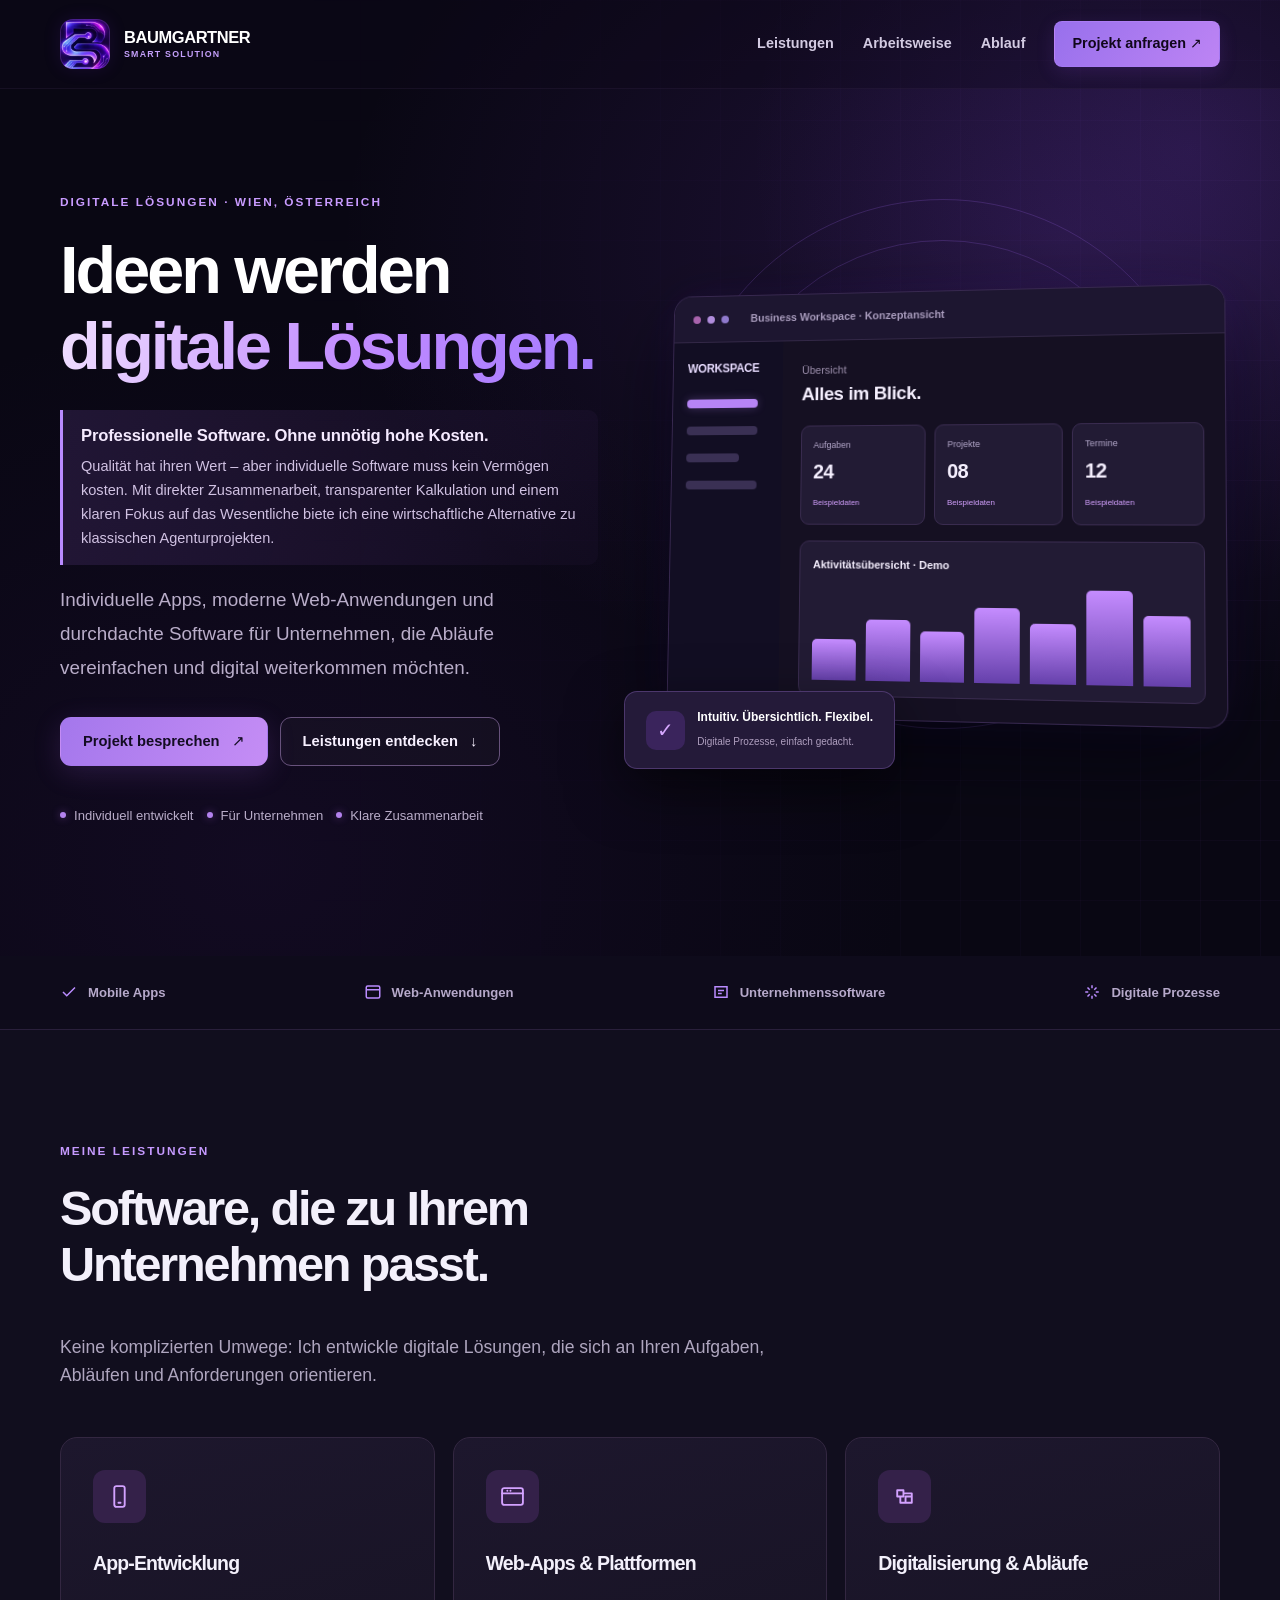
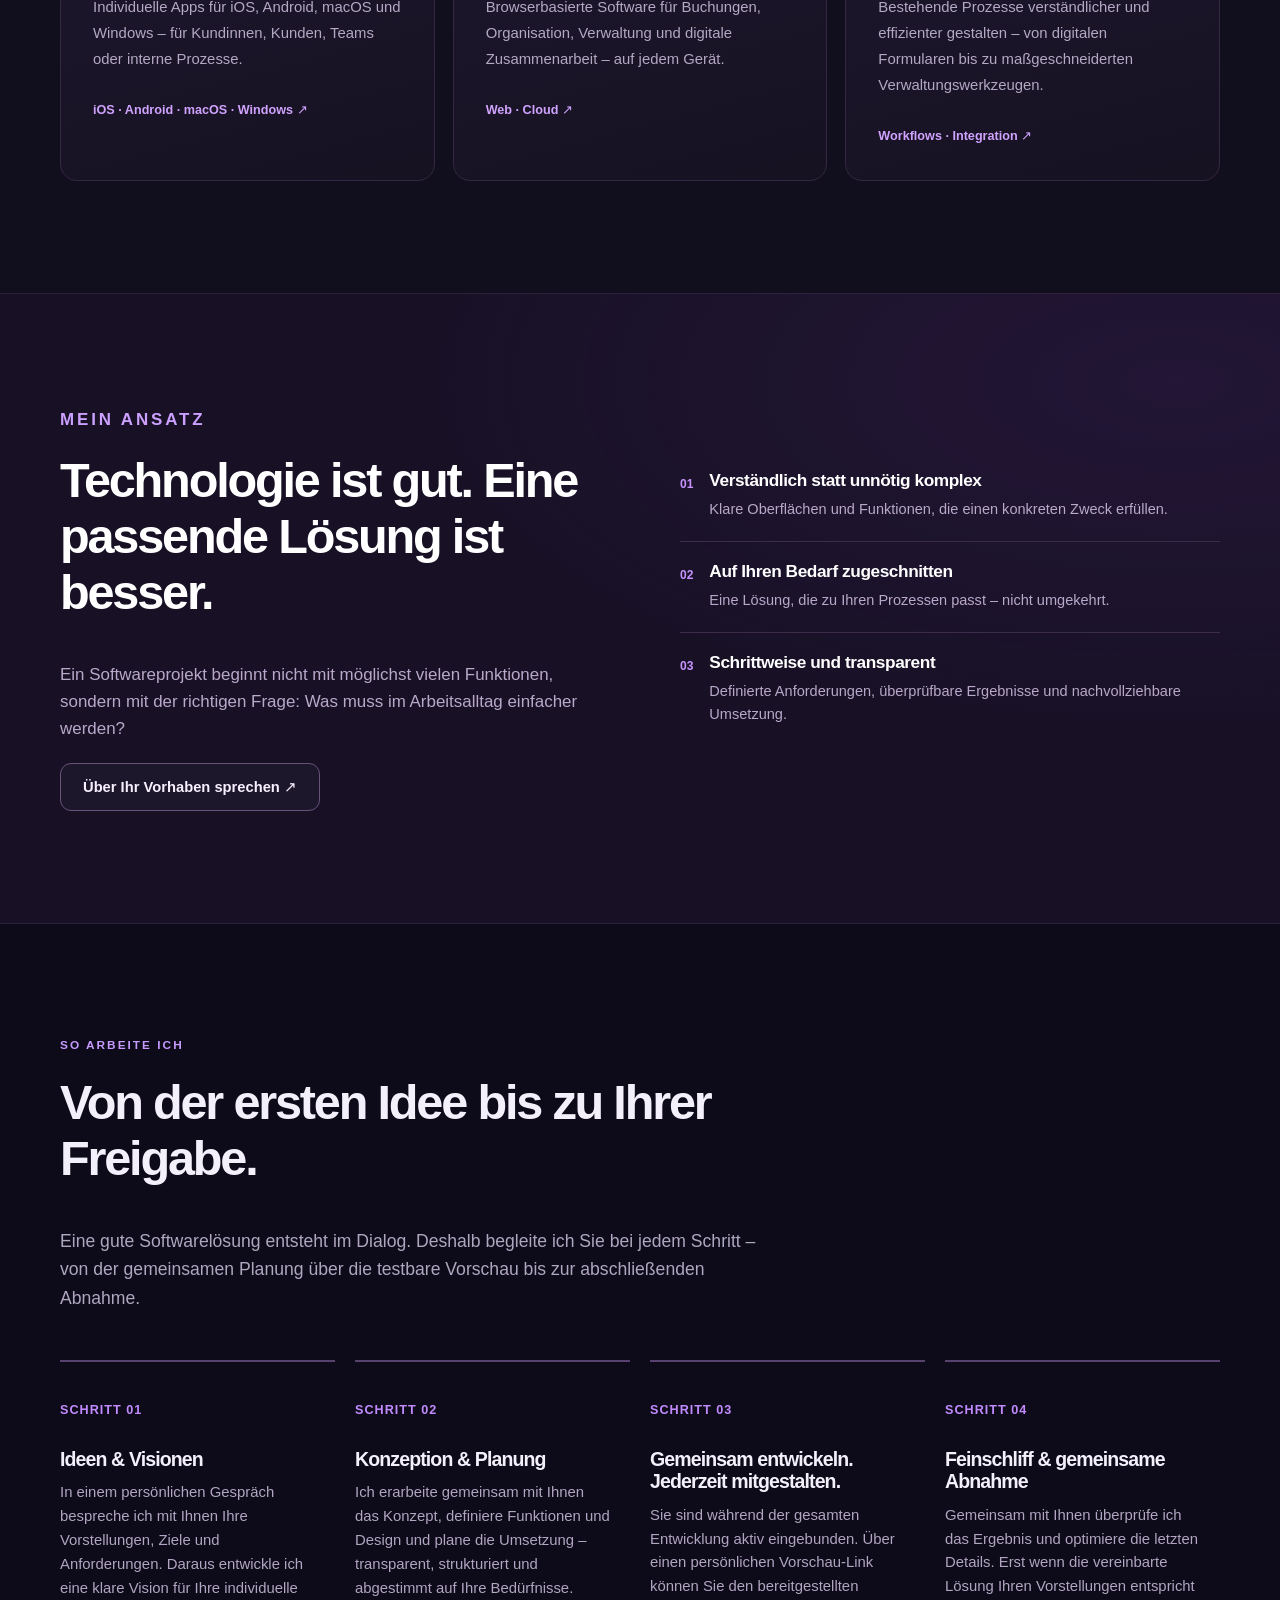
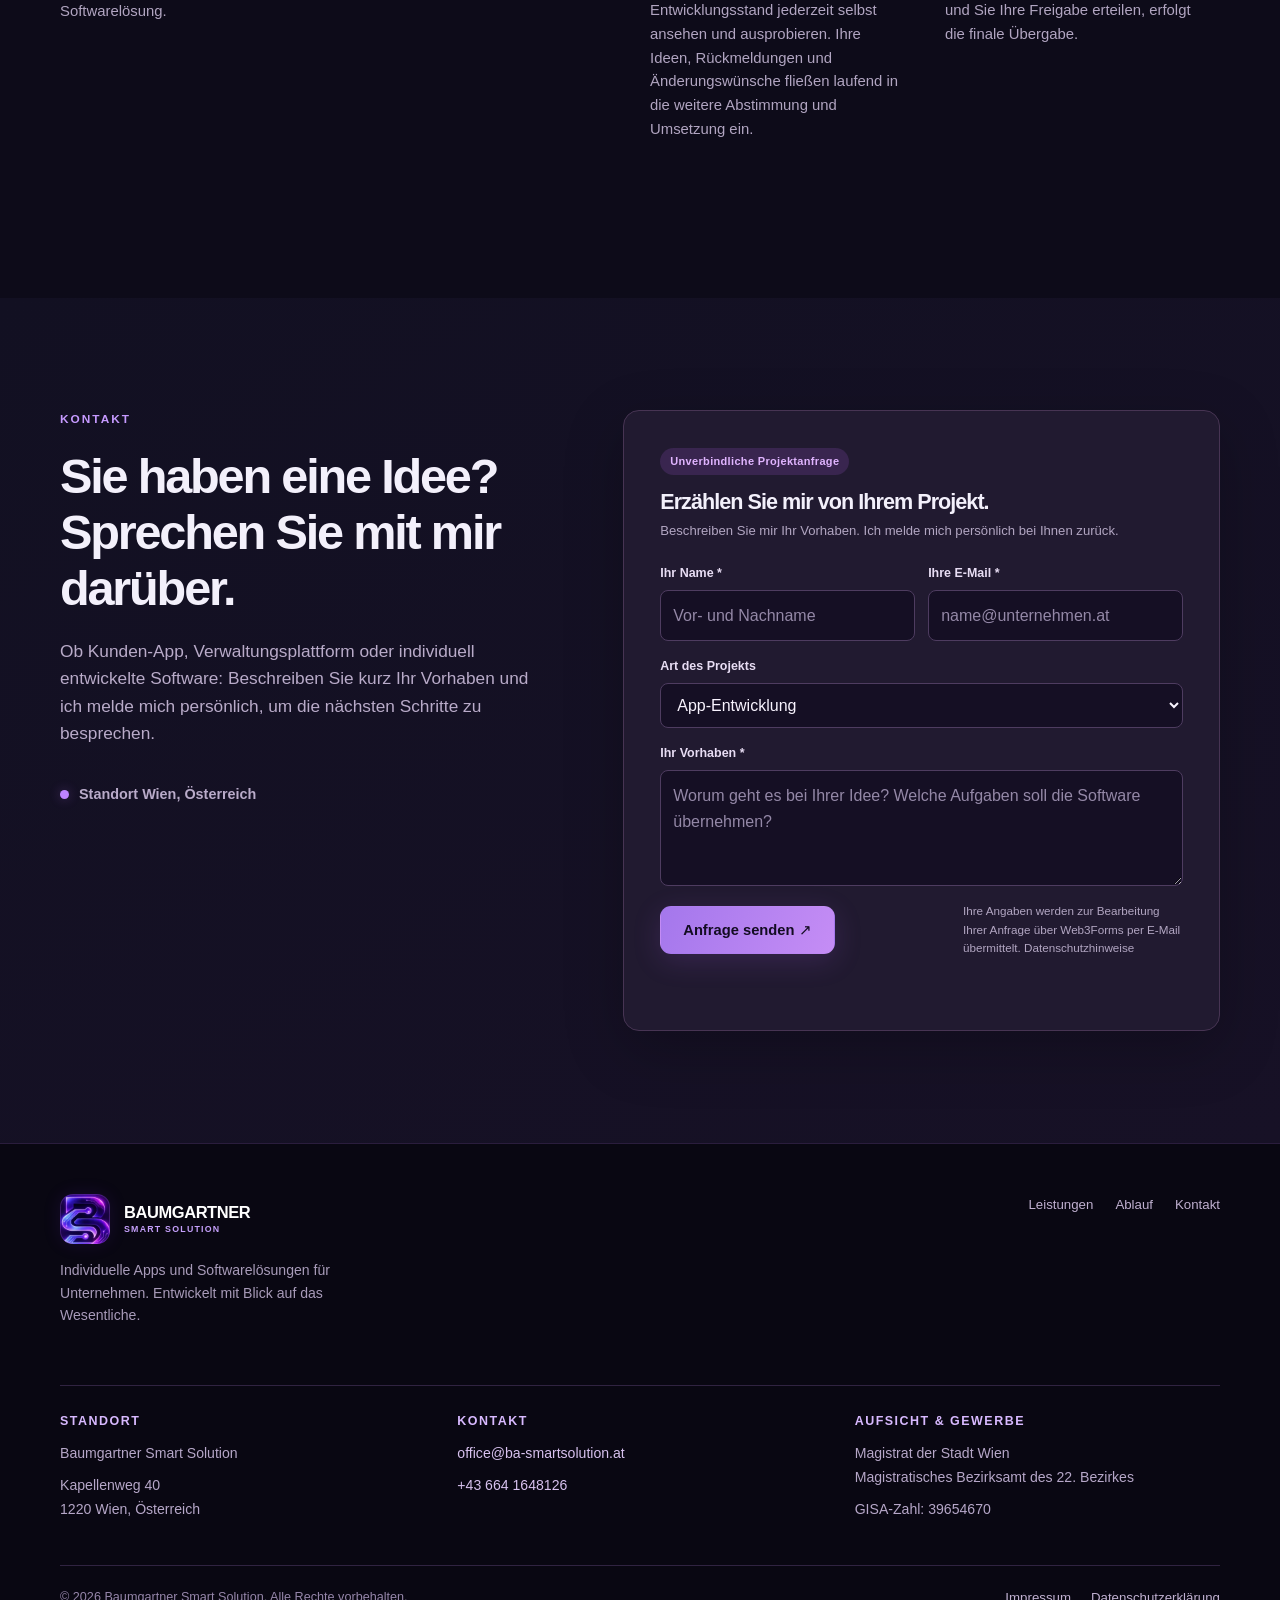
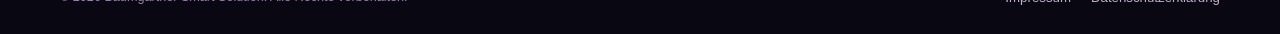
==== index.html @ f2df0634 "Use first-person solo developer voice throughout website" ====
<!doctype html>
<html lang="de-AT">
<head>
  <meta charset="utf-8">
  <meta name="viewport" content="width=device-width,initial-scale=1">
  <meta name="robots" content="noindex,nofollow">
  <meta name="theme-color" content="#0d0a18">
  <meta name="description" content="Baumgartner Smart Solution – individuelle Apps, Web-Anwendungen und digitale Lösungen für Unternehmen. Entwicklung und Beratung aus Wien.">
  <meta property="og:title" content="Baumgartner Smart Solution | Digitale Lösungen, die weiterdenken">
  <meta property="og:description" content="Individuelle Apps und Softwarelösungen für Unternehmen – von der Idee bis zur Umsetzung.">
  <title>Baumgartner Smart Solution – Apps & Software für Unternehmen</title>
  <style>
    :root{--navy:#081525;--navy2:#102840;--ink:#14263c;--muted:#68788b;--line:#dfe7ed;--paper:#f5f8fa;--white:#fff;--aqua:#44d7ca;--blue:#3779ff;--shadow:0 18px 60px rgba(6,26,42,.10);font-synthesis:none}
    *{box-sizing:border-box}html{scroll-behavior:smooth}body{margin:0;color:var(--ink);background:#fff;font:16px/1.6 -apple-system,BlinkMacSystemFont,"Segoe UI",Arial,sans-serif}a{color:inherit;text-decoration:none}button,input,select,textarea{font:inherit}button{cursor:pointer}img{max-width:100%}h1,h2,h3,p{margin-top:0}h1,h2,h3{line-height:1.15;letter-spacing:-.045em}h1{font-size:clamp(2.85rem,5.2vw,5.4rem)}h2{font-size:clamp(2.15rem,3.8vw,3.5rem)}h3{font-size:1.22rem}p{margin-bottom:1.25rem}.container{width:min(1160px,calc(100% - 48px));margin-inline:auto}.eyebrow{text-transform:uppercase;font-size:.74rem;letter-spacing:.17em;font-weight:800;color:#217d87}.section{padding:112px 0}.section-head{max-width:720px;margin-bottom:48px}.section-head p:not(.eyebrow){font-size:1.1rem;color:var(--muted)}.muted{color:var(--muted)}.btn{display:inline-flex;align-items:center;justify-content:center;gap:12px;padding:13px 22px;border-radius:10px;border:1px solid transparent;font-size:.92rem;font-weight:750;line-height:1.4;transition:transform .2s,background .2s,border-color .2s}.btn:hover{transform:translateY(-2px)}.btn-primary{background:var(--aqua);color:#062831}.btn-primary:hover{background:#79e7df}.btn-secondary{background:transparent;color:#fff;border-color:#506276}.btn-secondary:hover{border-color:#a0f4e9}.btn-outline{border-color:#cfdce2;background:#fff;color:var(--ink)}.btn-outline:hover{border-color:#2a8f92}.btn:focus-visible,a:focus-visible,button:focus-visible,input:focus-visible,textarea:focus-visible,select:focus-visible{outline:3px solid #19bdb0;outline-offset:3px}
    .hero-shell{position:relative;background:var(--navy);color:#fff;overflow:hidden}.hero-shell:before{content:"";position:absolute;width:900px;height:900px;border-radius:100%;background:radial-gradient(circle,rgba(40,129,164,.25),transparent 65%);right:-360px;top:-300px;pointer-events:none}.hero-shell:after{content:"";position:absolute;inset:0;background-image:linear-gradient(rgba(150,216,228,.045) 1px,transparent 1px),linear-gradient(90deg,rgba(150,216,228,.045) 1px,transparent 1px);background-size:54px 54px;mask-image:linear-gradient(90deg,transparent 25%,black 100%);pointer-events:none}.site-header{position:relative;z-index:5;border-bottom:1px solid rgba(255,255,255,.1)}.nav{display:flex;align-items:center;justify-content:space-between;min-height:94px;gap:24px}.brand{display:flex;align-items:center;gap:12px;line-height:1.12;font-weight:850;font-size:1.03rem;letter-spacing:-.025em}.brand small{display:block;letter-spacing:.14em;color:#9cb1c2;font-size:.55rem;margin-top:4px;font-weight:800}.brand-mark{display:grid;place-items:center;width:44px;height:44px;flex:0 0 44px;border:1px solid rgba(103,230,214,.55);background:linear-gradient(140deg,#103a4b,#113042);border-radius:12px;color:var(--aqua);font-size:1.12rem;letter-spacing:-.15em;padding-right:3px}.nav-links{display:flex;align-items:center;gap:29px}.nav-links a{font-size:.9rem;font-weight:650;color:#c4d2df}.nav-links a:hover{color:#fff}.nav-links .nav-cta{padding:10px 17px;background:#fff;color:var(--navy);border-radius:8px}.menu-toggle{display:none;background:transparent;border:1px solid #577084;border-radius:8px;color:#fff;padding:7px 12px}.hero{position:relative;z-index:1;display:grid;grid-template-columns:1fr 1.04fr;align-items:center;gap:62px;padding:108px 0 136px}.hero .eyebrow{color:var(--aqua);margin:0 0 20px}.hero h1{margin-bottom:25px}.hero h1 span{color:var(--aqua)}.hero-lead{font-size:1.18rem;color:#b9cad7;max-width:525px;line-height:1.8}.hero-actions{display:flex;flex-wrap:wrap;gap:12px;margin:32px 0}.hero-meta{display:flex;gap:13px;flex-wrap:wrap;margin-top:39px}.hero-meta span{font-size:.82rem;color:#acc5d3;display:inline-flex;gap:8px;align-items:center}.hero-meta span:before{content:"";width:6px;height:6px;background:var(--aqua);border-radius:50%}.hero-visual{position:relative;padding:14px 0 24px}.halo{position:absolute;border:1px solid rgba(87,216,215,.16);border-radius:50%;width:530px;height:530px;top:-75px;left:18px}.halo:before{content:"";position:absolute;inset:40px;border:1px solid rgba(87,216,215,.13);border-radius:50%}.screen{position:relative;width:100%;max-width:570px;background:#f5f8fb;border:1px solid rgba(191,214,224,.4);border-radius:19px;box-shadow:0 36px 95px rgba(0,0,0,.27);color:#122a42;overflow:hidden;transform:perspective(1100px) rotateY(-7deg) rotateX(3deg)}.screen-top{height:48px;background:#fff;display:flex;align-items:center;gap:7px;padding:0 20px;border-bottom:1px solid #e8edf1}.dot{width:8px;height:8px;background:#e2a39e;border-radius:50%}.dot:nth-child(2){background:#e8cb7a}.dot:nth-child(3){background:#91caba}.screen-title{margin-left:16px;color:#5c7487;font-size:11px;font-weight:750}.dash{display:grid;grid-template-columns:116px 1fr;min-height:314px}.dash-side{background:#10243a;padding:18px 11px}.dash-side b{display:block;font-size:12px;letter-spacing:-.02em;color:#e4f1f7;margin:0 4px 22px}.side-line{height:9px;border-radius:4px;background:#456075;margin:0 4px 19px;width:80%}.side-line.active{background:#48d4c5}.side-line.short{width:60%}.dash-main{padding:22px 20px}.dash-main>p{font-size:11px;color:#8da0ac;margin:0 0 4px}.dash-main>h3{font-size:19px;margin:0 0 22px;letter-spacing:-.02em}.kpi-row{display:grid;grid-template-columns:repeat(3,1fr);gap:9px;margin-bottom:16px}.kpi{border:1px solid #e8eef1;border-radius:9px;background:#fff;padding:12px}.kpi em{display:block;font-style:normal;color:#7d92a3;font-size:9px}.kpi strong{display:block;font-size:20px;letter-spacing:-.03em;margin-top:3px}.kpi small{font-size:8px;color:#008f7b}.chart-area{border:1px solid #e8eef1;border-radius:10px;background:#fff;padding:15px 13px}.chart-area b{display:block;font-size:11px;margin-bottom:14px}.bar-row{height:92px;display:flex;gap:10px;align-items:flex-end}.bar{flex:1;background:linear-gradient(0deg,#2986a5,#62e2d1);border-radius:5px 5px 0 0;min-height:12px}.float-card{position:absolute;bottom:-25px;left:-36px;background:#fff;color:#183149;border-radius:13px;box-shadow:0 25px 55px #03112066;padding:16px 21px;display:flex;align-items:center;gap:12px;z-index:2}.float-icon{width:39px;height:39px;display:grid;place-items:center;background:#d7f6f1;color:#138d83;border-radius:10px;font-size:20px}.float-card b{font-size:12px;display:block}.float-card small{font-size:10px;color:#80939f}
    .trust-strip{border-bottom:1px solid var(--line);background:#fff}.trust-inner{display:flex;align-items:center;justify-content:space-between;gap:24px;flex-wrap:wrap;padding:26px 0}.trust-inner span{display:flex;align-items:center;gap:10px;font-size:.82rem;color:#607588;font-weight:700}.trust-inner span svg{width:18px;height:18px;stroke:#178f8c;stroke-width:2;fill:none}.services{background:var(--paper)}.services-grid{display:grid;grid-template-columns:repeat(3,1fr);gap:18px}.service-card{background:#fff;border:1px solid #e4ebf0;padding:32px;border-radius:15px;transition:transform .25s,box-shadow .25s}.service-card:hover{transform:translateY(-4px);box-shadow:var(--shadow)}.service-icon{width:53px;height:53px;border-radius:12px;background:#e5f7f4;display:grid;place-items:center;margin-bottom:29px;color:#197f80}.service-icon svg{width:25px;height:25px;stroke:currentColor;fill:none;stroke-width:1.8;stroke-linecap:round;stroke-linejoin:round}.service-card p{color:var(--muted);font-size:.93rem;line-height:1.75;margin:12px 0 24px}.service-tag{color:#247f82;font-weight:750;font-size:.79rem}.statement{background:#0e2539;color:#fff}.statement-grid{display:grid;grid-template-columns:1fr 1fr;gap:80px;align-items:center}.statement h2{max-width:570px}.statement p{color:#bed0dc;font-size:1.06rem}.benefits{display:grid;gap:20px}.benefit{display:flex;gap:16px;align-items:flex-start;padding:0 0 20px;border-bottom:1px solid #294356}.benefit:last-child{border:0}.benefit-num{color:var(--aqua);font-size:.75rem;font-weight:850;padding-top:4px}.benefit h3{font-size:1.08rem;margin-bottom:7px;letter-spacing:-.025em}.benefit p{font-size:.91rem;margin:0;color:#a9bfce}.process-grid{display:grid;grid-template-columns:repeat(4,1fr);gap:20px}.process-step{padding:20px 20px 24px 0;border-top:2px solid #cad7dd}.step-no{font-size:.79rem;color:#208c86;font-weight:800;letter-spacing:.08em;display:block;margin:18px 0 28px}.process-step h3{margin-bottom:11px}.process-step p{color:var(--muted);font-size:.93rem}.contact-section{background:var(--paper)}.contact-grid{display:grid;grid-template-columns:.9fr 1.1fr;gap:75px;align-items:start}.contact-grid h2{margin-bottom:21px}.contact-grid .lead{color:var(--muted);font-size:1.08rem}.contact-location{display:flex;align-items:center;gap:10px;margin-top:35px;color:#466070;font-weight:700;font-size:.9rem}.location-dot{width:9px;height:9px;background:#26b8a7;border-radius:50%}.contact-card{padding:36px;background:#fff;border:1px solid #e2eaf0;border-radius:16px;box-shadow:var(--shadow)}.contact-card h3{font-size:1.35rem;margin-bottom:6px}.contact-card .fine{color:#718699;font-size:.82rem;line-height:1.55;margin:0 0 22px}.form-row{display:grid;grid-template-columns:1fr 1fr;gap:13px}.field{display:flex;flex-direction:column;gap:6px;margin-bottom:16px}.field label{font-size:.78rem;font-weight:800;color:#3b5265}.field input,.field select,.field textarea{width:100%;border:1px solid #d7e2e9;background:#fafcfd;color:#172e42;border-radius:8px;padding:12px 12px;outline:none}.field textarea{resize:vertical;min-height:116px}.field input:focus,.field select:focus,.field textarea:focus{border-color:#20a99d;box-shadow:0 0 0 3px #35cfc321}.form-foot{display:flex;flex-wrap:wrap;align-items:center;justify-content:space-between;gap:14px}.form-hint{font-size:.73rem;color:#7a8d9d;max-width:220px;margin:0}.form-status{min-height:24px;color:#187c72;font-size:.86rem;font-weight:650;margin-top:12px}.footer{background:#071421;color:#b5c5d0;padding:50px 0 26px}.footer-main{display:flex;justify-content:space-between;gap:28px;flex-wrap:wrap;padding-bottom:38px}.footer .brand{color:#fff}.footer-desc{max-width:320px;margin-top:15px;color:#8fa7b8;font-size:.88rem}.footer-menu{display:flex;gap:22px;flex-wrap:wrap}.footer-menu a,.footer-bottom a{font-size:.83rem;color:#acc0ce}.footer-menu a:hover,.footer-bottom a:hover{color:#fff}.footer-bottom{padding-top:21px;border-top:1px solid #24374a;display:flex;justify-content:space-between;flex-wrap:wrap;gap:20px;color:#7f9aaa;font-size:.79rem}.footer-bottom div{display:flex;gap:20px}.dialog-backdrop{position:fixed;inset:0;z-index:100;display:none;justify-content:center;align-items:center;background:#05111dc9;padding:20px}.dialog-backdrop.open{display:flex}.dialog{max-width:640px;width:100%;max-height:min(78vh,700px);overflow:auto;border-radius:15px;background:white;color:var(--ink);padding:30px;box-shadow:0 24px 80px #0005}.dialog-header{display:flex;align-items:start;justify-content:space-between;gap:18px}.dialog button{border:0;background:#edf4f6;border-radius:7px;padding:8px 12px}.dialog p,.dialog li{color:#51687a}.dialog h2{font-size:1.7rem}.dialog .notice{padding:12px 16px;background:#fff4d5;color:#735727;border-radius:8px;font-size:.85rem}.label-pill{display:inline-flex;align-items:center;background:#dcf6f2;color:#187b74;border-radius:20px;padding:5px 10px;font-size:11px;font-weight:850;letter-spacing:.03em;margin-bottom:15px}
    @media(max-width:1000px){.hero{gap:24px}.hero-visual{padding-left:20px}.halo{left:0}.float-card{left:-10px}.services-grid{gap:12px}.service-card{padding:24px}.statement-grid{gap:35px}.contact-grid{gap:38px}}
    @media(max-width:780px){.section{padding:78px 0}.nav{min-height:76px}.menu-toggle{display:block}.nav-links{display:none;position:absolute;top:76px;left:0;right:0;padding:18px 24px 25px;background:#0b1c2d;border-bottom:1px solid #294456;flex-direction:column;align-items:stretch;gap:18px}.nav-links.open{display:flex}.nav-links .nav-cta{text-align:center}.hero{grid-template-columns:1fr;gap:55px;padding:69px 0 104px}.hero h1{max-width:620px}.hero-visual{padding:0 25px 0 12px;max-width:640px}.screen{transform:none}.float-card{left:0}.halo{display:none}.services-grid{grid-template-columns:1fr 1fr}.statement-grid,.contact-grid{grid-template-columns:1fr}.process-grid{grid-template-columns:1fr 1fr;gap:12px 25px}.contact-grid{gap:24px}}
    @media(max-width:520px){.container{width:min(100% - 36px,1160px)}.hero h1{font-size:clamp(2.6rem,12vw,4rem)}.hero-lead{font-size:1.03rem}.hero{padding:64px 0 95px}.hero-actions .btn{width:100%}.hero-meta{gap:12px}.dash{grid-template-columns:86px 1fr;min-height:250px}.screen{border-radius:12px}.dash-side{padding:14px 7px}.dash-main{padding:15px 10px}.kpi{padding:8px 6px}.kpi strong{font-size:15px}.kpi em{font-size:7px}.kpi small{font-size:7px}.chart-area{padding:10px}.bar-row{height:62px;gap:6px}.float-card{bottom:-36px;padding:9px 12px}.trust-inner{justify-content:flex-start}.services-grid,.process-grid{grid-template-columns:1fr}.service-card{padding:27px}.process-step{padding-bottom:4px}.contact-card{padding:22px}.form-row{grid-template-columns:1fr}.form-foot .btn{width:100%}.form-hint{max-width:none}.footer-main,.footer-bottom{flex-direction:column}.brand{font-size:.94rem}.brand-mark{width:39px;height:39px;flex-basis:39px}}
    @media(prefers-reduced-motion:reduce){html{scroll-behavior:auto}*,*:before,*:after{transition:none!important}}

    /* Baumgartner Smart Solution · restrained neon-violet design system */
    :root{
      --navy:#090713;--navy2:#171128;--ink:#f3f0fb;--muted:#afa6bf;
      --line:#30273f;--paper:#11101d;--white:#ffffff;--aqua:#bc82ff;
      --blue:#8c6cfc;--shadow:0 22px 70px rgba(0,0,0,.24);
      --logo-url:url("[data-uri]");
    }
    html{color-scheme:dark}
    body{color:var(--ink);background:#0d0a18}
    ::selection{background:#9857dd;color:#fff}
    .eyebrow{color:#c69aff}
    .muted,.section-head p:not(.eyebrow){color:var(--muted)}
    .hero-shell{
      background:radial-gradient(ellipse at 83% 25%,rgba(107,54,180,.24),transparent 48%),
        radial-gradient(ellipse at 20% 90%,rgba(74,31,123,.14),transparent 45%),#090713;
    }
    .hero-shell:before{background:radial-gradient(circle,rgba(135,74,233,.16),transparent 69%)}
    .hero-shell:after{
      background-image:linear-gradient(rgba(173,113,255,.034) 1px,transparent 1px),
        linear-gradient(90deg,rgba(173,113,255,.034) 1px,transparent 1px);
      background-size:60px 60px;mask-image:linear-gradient(90deg,transparent 20%,black 100%);
    }
    .site-header{border-color:#4e3b652e;background:rgba(12,8,24,.34)}
    .nav{min-height:88px}
    .brand{gap:14px;color:#fff}
    .brand small{color:#c5a0fb;letter-spacing:.14em}
    .brand-mark{
      display:block;width:50px;height:50px;flex:0 0 50px;padding:0;
      border:1px solid rgba(176,101,248,.27);border-radius:13px;
      color:transparent;font-size:0;letter-spacing:0;
      background-color:#10081f;
      background-image:var(--logo-url);
      background-repeat:no-repeat;background-size:120px 120px;
      background-position:center -22px;
      box-shadow:inset 0 0 12px rgba(126,57,215,.16),0 0 18px rgba(113,48,214,.13);
      overflow:hidden;
    }
    .nav-links a{color:#d3cbe2}
    .nav-links a:hover{color:#fff}
    .nav-links .nav-cta{
      border:1px solid rgba(183,131,255,.34);
      background:linear-gradient(125deg,#9870ec,#bd84f4);color:#10071b;
      box-shadow:0 5px 18px rgba(135,69,216,.17);
    }
    .menu-toggle{border-color:#69518d;background:#21162f}
    .hero{padding-top:104px;padding-bottom:130px}
    .hero .eyebrow{color:#c99bff}
    .hero h1 span{
      color:#d3aaff;
      background:linear-gradient(105deg,#f0dfff 0%,#c18bff 55%,#a57bff 100%);
      -webkit-background-clip:text;background-clip:text;-webkit-text-fill-color:transparent;
    }
    .hero-lead,.hero-meta span{color:#b9adc9}
    .hero-meta span:before{background:#b382ed;box-shadow:0 0 9px rgba(186,115,255,.45)}
    .btn{border-radius:11px}
    .btn-primary{
      background:linear-gradient(115deg,#a477ec,#c58df5);color:#130c22;
      box-shadow:0 7px 28px rgba(166,96,230,.17);
    }
    .btn-primary:hover{background:linear-gradient(115deg,#b686f8,#dab3ff);box-shadow:0 9px 36px rgba(166,96,230,.24)}
    .btn-secondary{border-color:#67527c;background:#ffffff06;color:#f7f0ff}
    .btn-secondary:hover{border-color:#bd8ef8;background:#ffffff0a}
    .btn-outline{border-color:#665379;background:#1e182b;color:#fff}
    .btn-outline:hover{border-color:#b67eff}
    .btn:focus-visible,a:focus-visible,button:focus-visible,input:focus-visible,textarea:focus-visible,select:focus-visible{
      outline-color:#dbb4ff;
    }
    .halo,.halo:before{border-color:rgba(171,112,253,.20)}
    .screen{
      background:#151022;color:#f6f0ff;
      border:1px solid rgba(163,117,222,.24);
      box-shadow:0 32px 90px rgba(2,0,12,.56),0 0 38px rgba(127,70,221,.09);
    }
    .screen-top{background:#1d1630;border-bottom-color:#332847}
    .screen-title{color:#a99cbd}
    .dot{background:#a963ad}.dot:nth-child(2){background:#b18ddd}.dot:nth-child(3){background:#8f79cc}
    .dash-side{background:#120e23}
    .dash-side b{color:#e8dcff}
    .side-line{background:#3a3054}.side-line.active{background:#b684f5;box-shadow:0 0 10px rgba(180,132,245,.3)}
    .dash-main>p{color:#9d90ad}
    .kpi,.chart-area{background:#221b34;border-color:#3a2c50}
    .kpi em{color:#b3a7c9}.kpi small{color:#d4a1ff}
    .bar{background:linear-gradient(0deg,#6540ab,#c58cff)}
    .float-card{background:#241a39;border:1px solid rgba(189,138,255,.26);color:#fff;box-shadow:0 19px 55px #0008}
    .float-icon{background:#3a245c;color:#d7a8ff}
    .float-card small{color:#ae9ebe}
    .trust-strip{background:#0e0b1b;border-bottom:1px solid #291f3b}
    .trust-inner span{color:#b6a9ca}
    .trust-inner span svg{stroke:#ba8cff}
    .services{background:#110e1e}
    .service-card{
      background:linear-gradient(165deg,#1d172d 0%,#161222 100%);
      border:1px solid #332741;border-radius:17px;
      transition:transform .25s,box-shadow .25s,border-color .25s;
    }
    .service-card:hover{border-color:#745199;box-shadow:0 16px 55px rgba(85,44,136,.15)}
    .service-icon{background:#342149;color:#d3a2ff}
    .service-card p{color:#b4a8c4}
    .service-tag{color:#d0a3ff}
    .statement{
      background:radial-gradient(ellipse at 92% 14%,rgba(97,51,153,.14),transparent 45%),#181126;
      border-top:1px solid #2c203c;border-bottom:1px solid #2d213d;
    }
    .statement .eyebrow{color:#cba0ff!important}
    .statement p,.benefit p{color:#b8a9ca}
    .benefit{border-bottom-color:#3b2c4a}
    .benefit-num{color:#c794ff}
    #ablauf{background:#0d0b19}
    .process-step{border-top-color:#57416e}
    .step-no{color:#c18bff}
    .process-step p{color:#b1a5c1}
    .contact-section{background:linear-gradient(150deg,#121022,#171126)}
    .contact-grid .lead,.contact-location{color:#b9abc9}
    .location-dot{background:#bd83ff;box-shadow:0 0 12px #ad67f055}
    .contact-card{background:#211a30;border:1px solid #473453;box-shadow:0 18px 60px rgba(0,0,0,.23)}
    .contact-card .fine,.form-hint{color:#b2a6c2}
    .field label{color:#e8ddf4}
    .field input,.field select,.field textarea{border-color:#4e3c60;background:#150f24;color:#f9f4ff}
    .field input::placeholder,.field textarea::placeholder{color:#9488a7;opacity:1}
    .field input:focus,.field select:focus,.field textarea:focus{border-color:#b882fa;box-shadow:0 0 0 3px #a263e82c}
    .form-status{color:#ddafff}
    .label-pill{background:#39254f;color:#e0b4ff}
    .footer{background:#090712;color:#b6a7c8;border-top:1px solid #2a1d3d}
    .footer-desc{color:#a89bb9}
    .footer-menu a,.footer-bottom a{color:#c0b0d0}
    .footer-bottom{border-color:#302341;color:#9686aa}
    .dialog-backdrop{background:#070410e3}
    .dialog{background:#211a30;border:1px solid #513d68;color:#f6f0ff}
    .dialog p,.dialog li{color:#c3b2d3}
    .dialog button{background:#392b4e;color:#fff}
    .dialog .notice{background:#3c2e28;color:#ffe5ad}
    @media(max-width:780px){.nav-links{background:#140e23;border-bottom-color:#3b2a52}.hero{padding-top:69px}}
    @media(max-width:520px){.brand-mark{width:44px;height:44px;flex-basis:44px;background-size:108px 108px;background-position:center -20px}}
    @media(prefers-reduced-motion:reduce){.btn,.service-card{transition:none!important}}

    /* Footer business information inherited from prior company website */
    .footer-details{display:grid;grid-template-columns:repeat(3,minmax(0,1fr));gap:32px;padding:28px 0 35px;border-top:1px solid #302341}
    .footer-detail h3{font-size:.78rem;text-transform:uppercase;letter-spacing:.12em;color:#d8b9ff;margin:0 0 14px;font-weight:800}
    .footer-detail p,.footer-detail address{font-size:.88rem;color:#b6a7c8;font-style:normal;line-height:1.7;margin:0 0 8px;overflow-wrap:anywhere}
    .footer-detail a{color:#d7c1ee;text-decoration:none}
    .footer-detail a:hover{text-decoration:underline;color:#fff}
    @media(max-width:780px){.footer-details{grid-template-columns:repeat(2,minmax(0,1fr));gap:26px}}
    @media(max-width:520px){.footer-details{grid-template-columns:1fr;gap:20px;padding-top:26px}}

    /* Preispositionierung: bewusst kompakt und dezent im oberen Sichtbereich */
    .hero-price-message{max-width:550px;margin:25px 0 18px;padding:14px 18px 15px;border-left:3px solid #b98bff;border-radius:0 10px 10px 0;background:linear-gradient(110deg,rgba(152,95,215,.16),rgba(91,58,128,.06))}
    .hero-price-message strong{display:block;color:#f5eaff;font-size:1.04rem;font-weight:800;line-height:1.4;letter-spacing:-.01em}
    .hero-price-message p{margin:7px 0 0;color:#d1c2e3;font-size:.91rem;line-height:1.65}
    @media(max-width:520px){.hero-price-message{margin:20px 0 16px;padding:13px 14px}.hero-price-message strong{font-size:.98rem}.hero-price-message p{font-size:.87rem}}

  </style>
</head>
<body>
  <div class="hero-shell" id="start">
    <header class="site-header"><div class="container nav">
      <a class="brand" href="#start" aria-label="Baumgartner Smart Solution – zur Startseite"><span class="brand-mark" aria-hidden="true"></span><span>BAUMGARTNER<small>SMART SOLUTION</small></span></a>
      <button class="menu-toggle" id="menuToggle" aria-controls="navigation" aria-expanded="false" aria-label="Menü öffnen">☰ Menü</button>
      <nav class="nav-links" id="navigation" aria-label="Hauptnavigation"><a href="#leistungen">Leistungen</a><a href="#vorteile">Arbeitsweise</a><a href="#ablauf">Ablauf</a><a class="nav-cta" href="#kontakt">Projekt anfragen ↗</a></nav>
    </div></header>
    <div class="container hero"><div class="hero-content">
      <p class="eyebrow">Digitale Lösungen · Wien, Österreich</p>
      <h1>Ideen werden<br><span>digitale Lösungen.</span></h1>
      <div class="hero-price-message" aria-label="Preis-Leistungs-Versprechen">
        <strong>Professionelle Software. Ohne unnötig hohe Kosten.</strong>
        <p>Qualität hat ihren Wert – aber individuelle Software muss kein Vermögen kosten. Mit direkter Zusammenarbeit, transparenter Kalkulation und einem klaren Fokus auf das Wesentliche biete ich eine wirtschaftliche Alternative zu klassischen Agenturprojekten.</p>
      </div>
      <p class="hero-lead">Individuelle Apps, moderne Web-Anwendungen und durchdachte Software für Unternehmen, die Abläufe vereinfachen und digital weiterkommen möchten.</p>
      <div class="hero-actions"><a class="btn btn-primary" href="#kontakt">Projekt besprechen <span aria-hidden="true">↗</span></a><a class="btn btn-secondary" href="#leistungen">Leistungen entdecken <span aria-hidden="true">↓</span></a></div>
      <div class="hero-meta"><span>Individuell entwickelt</span><span>Für Unternehmen</span><span>Klare Zusammenarbeit</span></div>
    </div><div class="hero-visual" aria-label="Illustrative Benutzeroberfläche einer Unternehmenssoftware">
      <div class="halo"></div><div class="screen"><div class="screen-top"><i class="dot"></i><i class="dot"></i><i class="dot"></i><span class="screen-title">Business Workspace · Konzeptansicht</span></div><div class="dash"><div class="dash-side"><b>WORKSPACE</b><div class="side-line active"></div><div class="side-line"></div><div class="side-line short"></div><div class="side-line"></div></div><div class="dash-main"><p>Übersicht</p><h3>Alles im Blick.</h3><div class="kpi-row"><div class="kpi"><em>Aufgaben</em><strong>24</strong><small>Beispieldaten</small></div><div class="kpi"><em>Projekte</em><strong>08</strong><small>Beispieldaten</small></div><div class="kpi"><em>Termine</em><strong>12</strong><small>Beispieldaten</small></div></div><div class="chart-area"><b>Aktivitätsübersicht · Demo</b><div class="bar-row"><i class="bar" style="height:45%"></i><i class="bar" style="height:66%"></i><i class="bar" style="height:54%"></i><i class="bar" style="height:80%"></i><i class="bar" style="height:64%"></i><i class="bar" style="height:100%"></i><i class="bar" style="height:74%"></i></div></div></div></div></div>
      <div class="float-card"><span class="float-icon">✓</span><span><b>Intuitiv. Übersichtlich. Flexibel.</b><small>Digitale Prozesse, einfach gedacht.</small></span></div>
    </div></div>
  </div>
  <div class="trust-strip"><div class="container trust-inner">
    <span><svg viewBox="0 0 24 24" aria-hidden="true"><path d="M4 12l5 5L20 6"/></svg>Mobile Apps</span>
    <span><svg viewBox="0 0 24 24" aria-hidden="true"><rect x="3" y="4" width="18" height="16" rx="2"/><path d="M3 9h18"/></svg>Web-Anwendungen</span>
    <span><svg viewBox="0 0 24 24" aria-hidden="true"><path d="M4 5h16v14H4zM8 10h8M8 14h5"/></svg>Unternehmenssoftware</span>
    <span><svg viewBox="0 0 24 24" aria-hidden="true"><path d="M12 3v4m0 10v4M3 12h4m10 0h4M6 6l3 3m6 6 3 3M18 6l-3 3m-6 6-3 3"/></svg>Digitale Prozesse</span>
  </div></div>
  <main>
    <section class="section services" id="leistungen"><div class="container"><div class="section-head"><p class="eyebrow">Meine Leistungen</p><h2>Software, die zu Ihrem Unternehmen passt.</h2><p>Keine komplizierten Umwege: Ich entwickle digitale Lösungen, die sich an Ihren Aufgaben, Abläufen und Anforderungen orientieren.</p></div><div class="services-grid">
      <article class="service-card"><div class="service-icon"><svg viewBox="0 0 24 24" aria-hidden="true"><rect x="7" y="2" width="10" height="20" rx="2"/><path d="M11 18h2"/></svg></div><h3>App-Entwicklung</h3><p>Individuelle Apps für iOS, Android, macOS und Windows – für Kundinnen, Kunden, Teams oder interne Prozesse.</p><span class="service-tag">iOS · Android · macOS · Windows ↗</span></article>
      <article class="service-card"><div class="service-icon"><svg viewBox="0 0 24 24" aria-hidden="true"><rect x="2" y="4" width="20" height="16" rx="2"/><path d="M2 9h20M7 6.5h.1M10 6.5h.1"/></svg></div><h3>Web-Apps & Plattformen</h3><p>Browserbasierte Software für Buchungen, Organisation, Verwaltung und digitale Zusammenarbeit – auf jedem Gerät.</p><span class="service-tag">Web · Cloud ↗</span></article>
      <article class="service-card"><div class="service-icon"><svg viewBox="0 0 24 24" aria-hidden="true"><path d="M5 6h6v6H5zM13 12h6v6h-6zM8 12v6h5M11 9h8v3"/></svg></div><h3>Digitalisierung & Abläufe</h3><p>Bestehende Prozesse verständlicher und effizienter gestalten – von digitalen Formularen bis zu maßgeschneiderten Verwaltungswerkzeugen.</p><span class="service-tag">Workflows · Integration ↗</span></article>
    </div></div></section>
    <section class="section statement" id="vorteile"><div class="container statement-grid"><div><p class="eyebrow" style="color:#cba0ff">Mein Ansatz</p><h2>Technologie ist gut. Eine passende Lösung ist besser.</h2><p>Ein Softwareprojekt beginnt nicht mit möglichst vielen Funktionen, sondern mit der richtigen Frage: Was muss im Arbeitsalltag einfacher werden?</p><a class="btn btn-secondary" href="#kontakt">Über Ihr Vorhaben sprechen ↗</a></div><div class="benefits"><div class="benefit"><span class="benefit-num">01</span><div><h3>Verständlich statt unnötig komplex</h3><p>Klare Oberflächen und Funktionen, die einen konkreten Zweck erfüllen.</p></div></div><div class="benefit"><span class="benefit-num">02</span><div><h3>Auf Ihren Bedarf zugeschnitten</h3><p>Eine Lösung, die zu Ihren Prozessen passt – nicht umgekehrt.</p></div></div><div class="benefit"><span class="benefit-num">03</span><div><h3>Schrittweise und transparent</h3><p>Definierte Anforderungen, überprüfbare Ergebnisse und nachvollziehbare Umsetzung.</p></div></div></div></div></section>
    <section class="section" id="ablauf"><div class="container"><div class="section-head"><p class="eyebrow">So arbeite ich</p><h2>Von der ersten Idee bis zu Ihrer Freigabe.</h2><p>Eine gute Softwarelösung entsteht im Dialog. Deshalb begleite ich Sie bei jedem Schritt – von der gemeinsamen Planung über die testbare Vorschau bis zur abschließenden Abnahme.</p></div><div class="process-grid"><article class="process-step"><span class="step-no">SCHRITT 01</span><h3>Ideen &amp; Visionen</h3><p>In einem persönlichen Gespräch bespreche ich mit Ihnen Ihre Vorstellungen, Ziele und Anforderungen. Daraus entwickle ich eine klare Vision für Ihre individuelle Softwarelösung.</p></article><article class="process-step"><span class="step-no">SCHRITT 02</span><h3>Konzeption &amp; Planung</h3><p>Ich erarbeite gemeinsam mit Ihnen das Konzept, definiere Funktionen und Design und plane die Umsetzung – transparent, strukturiert und abgestimmt auf Ihre Bedürfnisse.</p></article><article class="process-step"><span class="step-no">SCHRITT 03</span><h3>Gemeinsam entwickeln. Jederzeit mitgestalten.</h3><p>Sie sind während der gesamten Entwicklung aktiv eingebunden. Über einen persönlichen Vorschau-Link können Sie den bereitgestellten Entwicklungsstand jederzeit selbst ansehen und ausprobieren. Ihre Ideen, Rückmeldungen und Änderungswünsche fließen laufend in die weitere Abstimmung und Umsetzung ein.</p></article><article class="process-step"><span class="step-no">SCHRITT 04</span><h3>Feinschliff &amp; gemeinsame Abnahme</h3><p>Gemeinsam mit Ihnen überprüfe ich das Ergebnis und optimiere die letzten Details. Erst wenn die vereinbarte Lösung Ihren Vorstellungen entspricht und Sie Ihre Freigabe erteilen, erfolgt die finale Übergabe.</p></article></div></div></section>
    <section class="section contact-section" id="kontakt"><div class="container contact-grid"><div><p class="eyebrow">Kontakt</p><h2>Sie haben eine Idee? Sprechen Sie mit mir darüber.</h2><p class="lead">Ob Kunden-App, Verwaltungsplattform oder individuell entwickelte Software: Beschreiben Sie kurz Ihr Vorhaben und ich melde mich persönlich, um die nächsten Schritte zu besprechen.</p><p class="contact-location"><span class="location-dot" aria-hidden="true"></span>Standort Wien, Österreich</p></div><div class="contact-card"><span class="label-pill">Unverbindliche Projektanfrage</span><h3>Erzählen Sie mir von Ihrem Projekt.</h3><p class="fine">Beschreiben Sie mir Ihr Vorhaben. Ich melde mich persönlich bei Ihnen zurück.</p><form id="inquiryForm" action="https://api.web3forms.com/submit" method="POST"><input type="hidden" name="access_key" value="8c483fb5-190c-4918-821e-feda0bd413d0"><input type="hidden" name="subject" value="Neue Projektanfrage – Baumgartner Smart Solution"><input type="hidden" name="from_name" value="Baumgartner Smart Solution"><div style="position:absolute;left:-9999px;width:1px;height:1px;overflow:hidden" aria-hidden="true"><label for="inquiryWebsite">Bitte leer lassen</label><input id="inquiryWebsite" type="checkbox" name="botcheck" tabindex="-1" autocomplete="off"></div><div class="form-row"><div class="field"><label for="name">Ihr Name *</label><input required id="name" name="Name" autocomplete="name" placeholder="Vor- und Nachname"></div><div class="field"><label for="email">Ihre E-Mail *</label><input required type="email" id="email" name="E-Mail" autocomplete="email" placeholder="name@unternehmen.at"></div></div><div class="field"><label for="project">Art des Projekts</label><select name="Projektart" id="project"><option>App-Entwicklung</option><option>Web-App / Plattform</option><option>Unternehmenssoftware</option><option>Digitalisierung / Automatisierung</option><option>Noch offen</option></select></div><div class="field"><label for="description">Ihr Vorhaben *</label><textarea required minlength="10" name="Projektbeschreibung" id="description" placeholder="Worum geht es bei Ihrer Idee? Welche Aufgaben soll die Software übernehmen?"></textarea></div><div class="form-foot"><button class="btn btn-primary" type="submit" id="inquirySubmit">Anfrage senden ↗</button><p class="form-hint">Ihre Angaben werden zur Bearbeitung Ihrer Anfrage über Web3Forms per E-Mail übermittelt. <a href="#" data-dialog="datenschutz">Datenschutzhinweise</a></p></div><div class="form-status" id="formStatus" role="status" aria-live="polite"></div></form></div></div></section>
  </main>
  <footer class="footer"><div class="container"><div class="footer-main"><div><a href="#start" class="brand"><span class="brand-mark" aria-hidden="true"></span><span>BAUMGARTNER<small>SMART SOLUTION</small></span></a><p class="footer-desc">Individuelle Apps und Softwarelösungen für Unternehmen. Entwickelt mit Blick auf das Wesentliche.</p></div><nav class="footer-menu" aria-label="Footernavigation"><a href="#leistungen">Leistungen</a><a href="#ablauf">Ablauf</a><a href="#kontakt">Kontakt</a></nav></div><div class="footer-details">
      <section class="footer-detail"><h3>Standort</h3><p>Baumgartner Smart Solution</p><address>Kapellenweg 40<br>1220 Wien, Österreich</address></section>
      <section class="footer-detail"><h3>Kontakt</h3><p><a href="mailto:office@ba-smartsolution.at">office@ba-smartsolution.at</a></p><p><a href="tel:+436641648126">+43 664 1648126</a></p></section>
      <section class="footer-detail"><h3>Aufsicht &amp; Gewerbe</h3><p>Magistrat der Stadt Wien<br>Magistratisches Bezirksamt des 22. Bezirkes</p><p>GISA-Zahl: 39654670</p></section>
    </div><div class="footer-bottom"><span>© <span id="year">2026</span> Baumgartner Smart Solution. Alle Rechte vorbehalten.</span><div><a href="#" data-dialog="impressum">Impressum</a><a href="#" data-dialog="datenschutz">Datenschutzerklärung</a></div></div></div></footer>
  <div class="dialog-backdrop" id="dialogBackdrop" role="presentation"><section class="dialog" role="dialog" aria-modal="true" aria-labelledby="dialogTitle"><div class="dialog-header"><h2 id="dialogTitle"></h2><button type="button" id="dialogClose" aria-label="Dialog schließen">✕</button></div><div id="dialogBody"></div></section></div>
  <script>
    'use strict';
    document.getElementById('year').textContent = new Date().getFullYear();
    const menuToggle = document.getElementById('menuToggle');
    const navigation = document.getElementById('navigation');
    menuToggle.addEventListener('click', () => {const isOpen=navigation.classList.toggle('open');menuToggle.setAttribute('aria-expanded',String(isOpen));menuToggle.textContent=isOpen?'✕ Schließen':'☰ Menü';});
    navigation.querySelectorAll('a').forEach(a=>a.addEventListener('click',()=>{navigation.classList.remove('open');menuToggle.setAttribute('aria-expanded','false');menuToggle.textContent='☰ Menü';}));
    const legalContent={
      impressum:{title:'Impressum',body:'<p><strong>Webseiten- und Geschäftsbezeichnung:</strong> Baumgartner Smart Solution</p><p><strong>Gewerbeinhaber laut WKO-Gewerbedatenbank:</strong> Raphael Baumgartner</p><p><strong>Adresse:</strong> Kapellenweg 40, 1220 Wien, Österreich</p><p><strong>E-Mail:</strong> <a href="mailto:office@ba-smartsolution.at">office@ba-smartsolution.at</a></p><p><strong>Telefon:</strong> <a href="tel:+436641648126">+43 664 1648126</a></p><p><strong>Gewerbe:</strong> Dienstleistungen in der automatischen Datenverarbeitung und Informationstechnik</p><p><strong>GISA-Zahl:</strong> 39654670</p><p><strong>Behörde gemäß ECG:</strong> Magistratisches Bezirksamt des 22. Bezirkes, Wien</p>'},
      datenschutz:{title:'Datenschutzerklärung',body:'<p><strong>Verantwortlicher:</strong> Raphael Baumgartner · Baumgartner Smart Solution, Kapellenweg 40, 1220 Wien, Österreich. E-Mail: <a href="mailto:office@ba-smartsolution.at">office@ba-smartsolution.at</a>; Telefon: <a href="tel:+436641648126">+43 664 1648126</a>.</p><p><strong>Kontaktanfragen und Zweck:</strong> Wenn Sie das Kontaktformular verwenden, verarbeite ich Ihren Namen, Ihre E-Mail-Adresse, die ausgewählte Projektart und Ihre Projektbeschreibung, um Ihre Anfrage zu beantworten, die gewünschten Leistungen einer Person beziehungsweise einem Unternehmen zuzuordnen und gegebenenfalls ein Angebot oder eine Geschäftsbeziehung vorzubereiten. Ich verwende diese Angaben nicht für Werbe-E-Mails oder den Verkauf von Daten.</p><p><strong>Rechtsgrundlagen:</strong> Für die Bearbeitung einer konkreten Anfrage zu einem möglichen Auftrag ist Art. 6 Abs. 1 lit. b DSGVO (vorvertragliche Maßnahmen auf Ihre Anfrage) maßgeblich. Bei allgemeinen geschäftlichen Kontaktanfragen kann Art. 6 Abs. 1 lit. f DSGVO (berechtigtes Interesse an Bearbeitung und Zuordnung von Anfragen) einschlägig sein. Soweit gesetzliche Aufbewahrungspflichten bestehen, erfolgt die Verarbeitung auf Grundlage von Art. 6 Abs. 1 lit. c DSGVO.</p><p><strong>Aufbewahrung:</strong> Anfragen ohne anschließenden Auftrag lösche ich aus meinem geschäftlichen Postfach grundsätzlich spätestens sechs Monate nach Abschluss der Kommunikation, sofern keine rechtlichen Pflichten oder konkret erforderlichen Ansprüche eine längere Aufbewahrung rechtfertigen. Für steuerlich relevante Geschäfts- und Buchhaltungsunterlagen gilt in Österreich grundsätzlich eine gesetzliche Aufbewahrungsfrist von sieben Jahren; in besonderen Fällen kann sie länger sein. Der Formulardienst Web3Forms kann Einsendungen nach seinen Angaben abhängig von Tarif und Einstellungen bis zu drei Jahre speichern; diese Frist ist von der Speicherung in meinem Postfach zu unterscheiden.</p><p><strong>Externe Dienstleister und Informationen:</strong> Diese Webseite wird über <strong><a href="https://docs.github.com/en/site-policy/privacy-policies/github-general-privacy-statement" target="_blank" rel="noopener noreferrer">GitHub Pages (Datenschutz)</a></strong> bereitgestellt. Beim Webseitenaufruf protokolliert GitHub unter anderem die IP-Adresse zu Sicherheitszwecken. Formulareinsendungen werden über <strong><a href="https://web3forms.com/privacy" target="_blank" rel="noopener noreferrer">Web3Forms (Datenschutz)</a></strong> verarbeitet und per E-Mail an mein Firmenpostfach übermittelt. Für den Empfang und die Bearbeitung nutze ich <strong><a href="https://www.microsoft.com/de-de/privacy/privacystatement" target="_blank" rel="noopener noreferrer">Microsoft 365 / Outlook (Datenschutz)</a></strong>. Die verlinkten Informationen der Anbieter ergänzen diese Datenschutzerklärung, ersetzen sie jedoch nicht.</p><p><strong>Ort der Verarbeitung und internationale Übermittlungen:</strong> Ich bearbeite Kundenanfragen von Wien aus. Die technische Verarbeitung durch GitHub, Web3Forms, Microsoft und gegebenenfalls deren Unterauftragnehmer kann jedoch auch an anderen Standorten und außerhalb des Europäischen Wirtschaftsraums stattfinden. Nach Angaben von Web3Forms erfolgen erforderliche Übermittlungen unter geeigneten Garantien, unter anderem Standardvertragsklauseln. Eine ausschließlich auf Wien begrenzte Datenverarbeitung wird daher nicht zugesichert.</p><p><strong>Ihre Rechte:</strong> Unter den gesetzlichen Voraussetzungen bestehen insbesondere Rechte auf Auskunft, Berichtigung, Löschung, Einschränkung, Datenübertragbarkeit und Widerspruch. Sie können sich dazu an die oben genannte Kontaktadresse wenden. Eine Beschwerde bei der österreichischen Datenschutzbehörde ist möglich.</p>'}
    };
    const backdrop=document.getElementById('dialogBackdrop'); const closeButton=document.getElementById('dialogClose');let previousFocus=null;
    function closeDialog(){backdrop.classList.remove('open');document.body.style.overflow='';if(previousFocus)previousFocus.focus();}
    document.querySelectorAll('[data-dialog]').forEach(a=>a.addEventListener('click',e=>{e.preventDefault();previousFocus=a;const d=legalContent[a.dataset.dialog];document.getElementById('dialogTitle').textContent=d.title;document.getElementById('dialogBody').innerHTML=d.body;backdrop.classList.add('open');document.body.style.overflow='hidden';closeButton.focus();}));
    closeButton.addEventListener('click',closeDialog);backdrop.addEventListener('click',e=>{if(e.target===backdrop)closeDialog();});document.addEventListener('keydown',e=>{if(e.key==='Escape'&&backdrop.classList.contains('open'))closeDialog();});
    const inquiryForm=document.getElementById('inquiryForm');
    const inquirySubmit=document.getElementById('inquirySubmit');
    const formStatus=document.getElementById('formStatus');
    inquiryForm.addEventListener('submit',async e=>{
      e.preventDefault();
      if(!inquiryForm.reportValidity()||inquirySubmit.disabled)return;
      const data=new FormData(inquiryForm);
      if(data.has('botcheck'))return;
      inquirySubmit.disabled=true;
      inquirySubmit.textContent='Wird gesendet …';
      formStatus.textContent='Ihre Anfrage wird übermittelt …';
      try{
        const payload=Object.fromEntries(data.entries());
        payload.replyto=String(payload["E-Mail"]||"").trim();
        const response=await fetch('https://api.web3forms.com/submit',{
          method:'POST',
          headers:{'Accept':'application/json','Content-Type':'application/json'},
          body:JSON.stringify(payload)
        });
        const result=await response.json();
        if(response.ok&&result?.success===true){
          formStatus.textContent='✓ Ihre Projektanfrage wurde übermittelt. Vielen Dank!';
          inquiryForm.reset();
        }else{
          const detail=String(result?.message||result?.body?.message||'').slice(0,180);
          formStatus.textContent='Die Übermittlung ist fehlgeschlagen'+(detail?': '+detail:'.')+' Bitte versuchen Sie es erneut oder kontaktieren Sie mich direkt per E-Mail.';
        }
      }catch(error){
        formStatus.textContent='Der Versand ist derzeit nicht erreichbar. Bitte versuchen Sie es später erneut.';
      }finally{
        inquirySubmit.disabled=false;
        inquirySubmit.textContent='Anfrage senden ↗';
      }
    });
  </script>
</body>
</html>
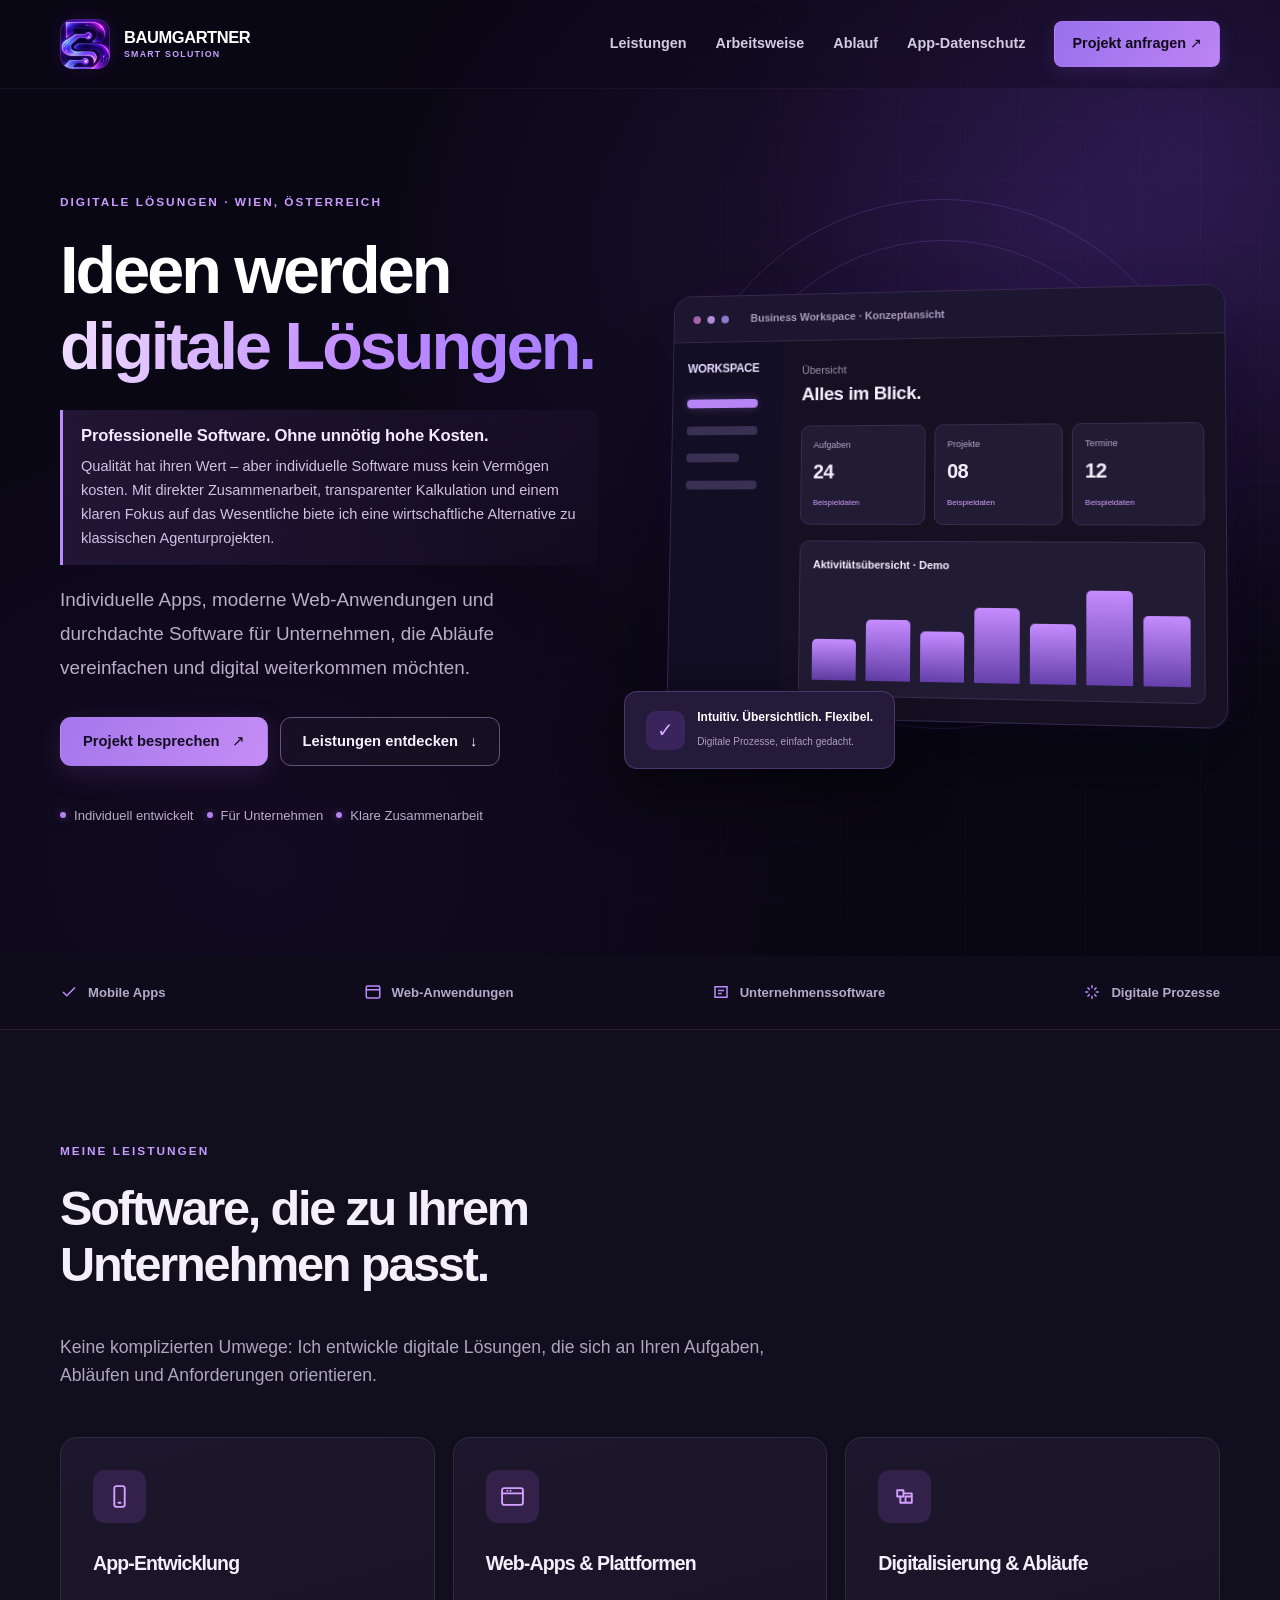
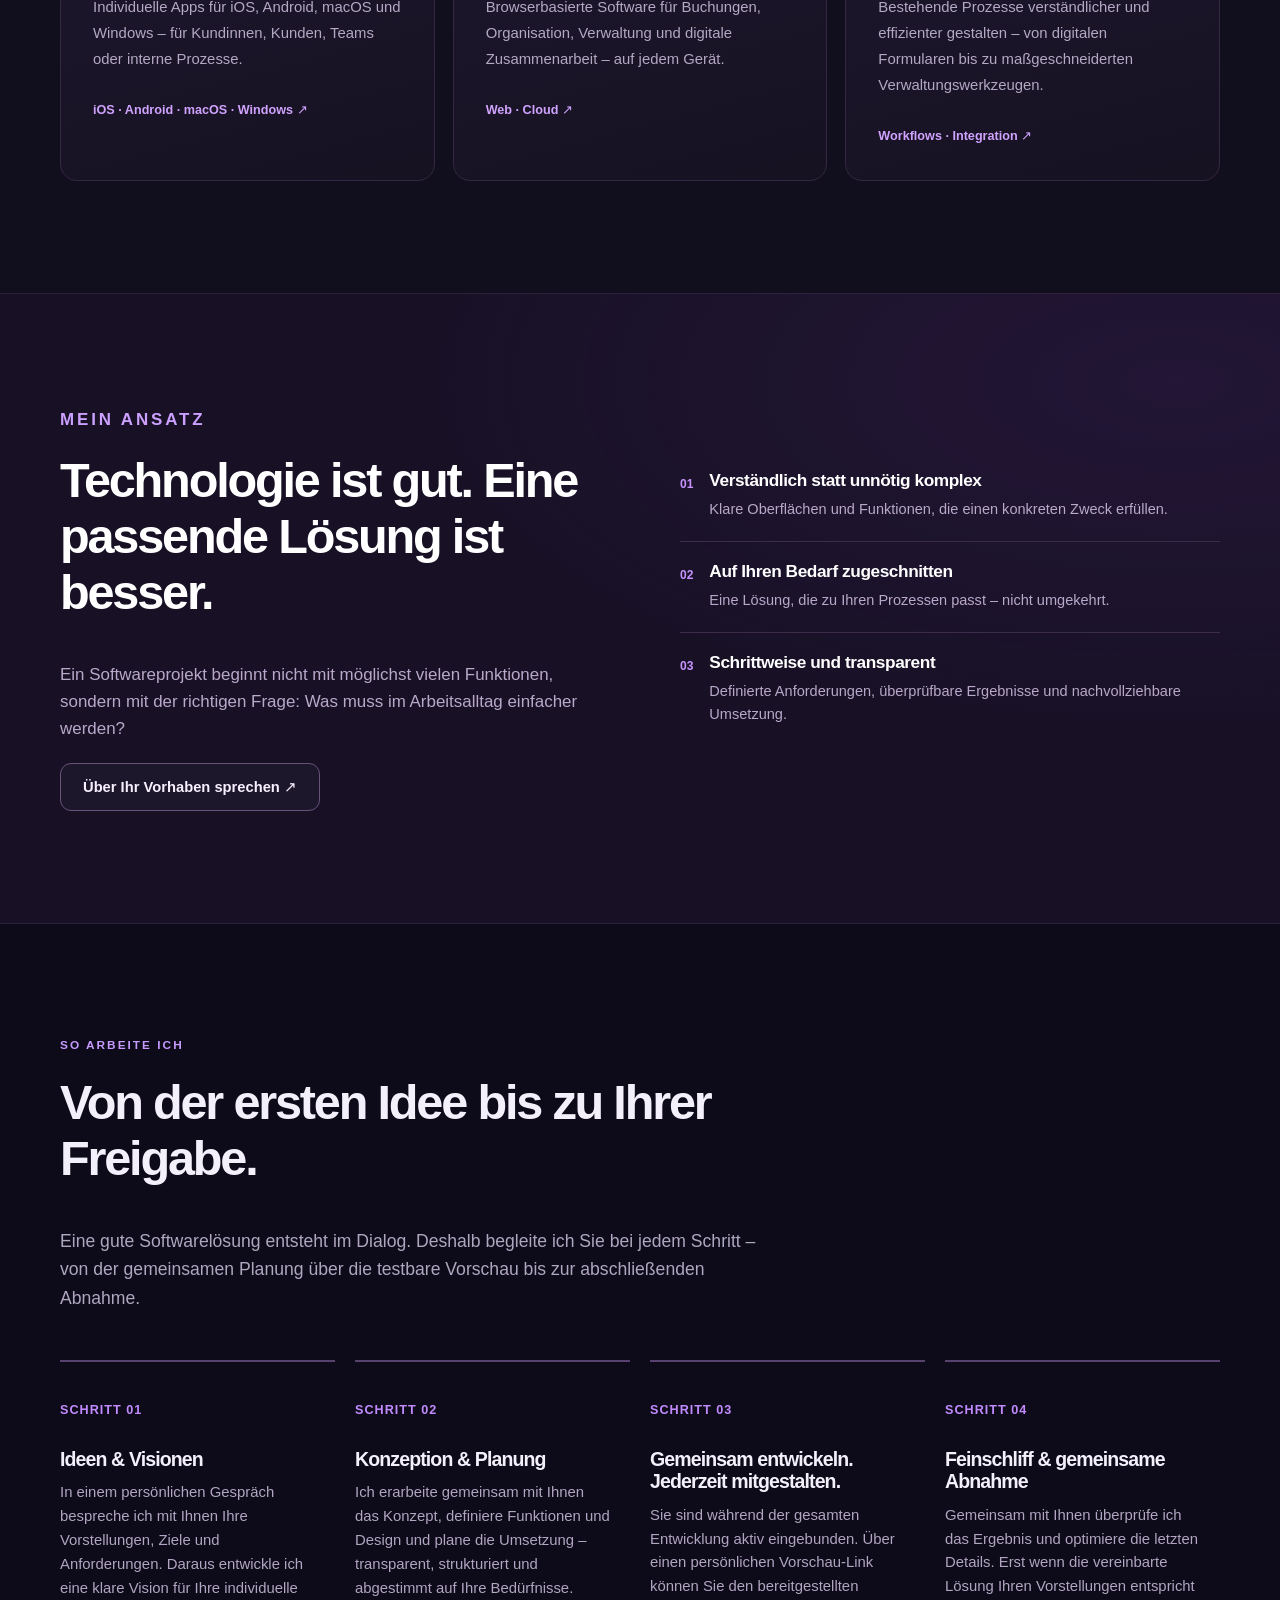
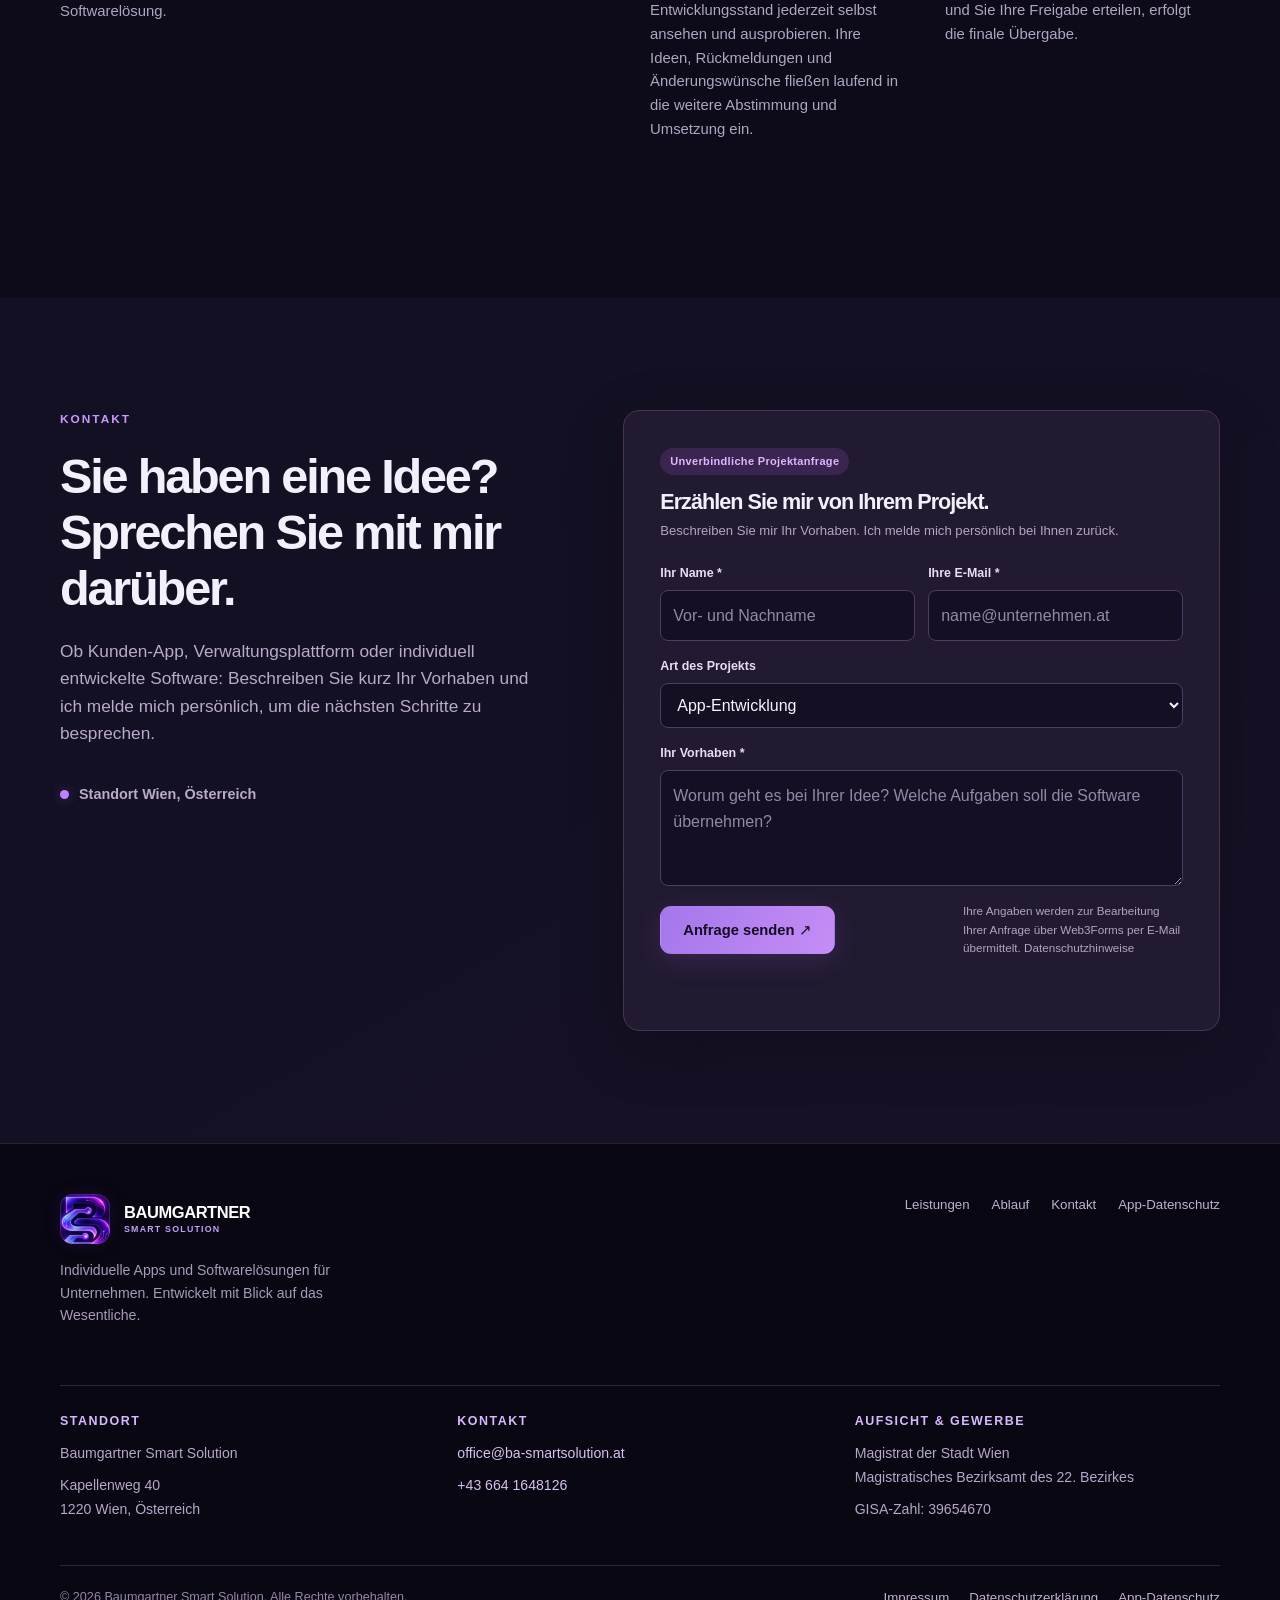
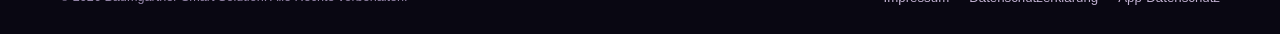
==== commit f48b7571: "Link app privacy hub in main navigation and footer" ====
--- a/index.html
+++ b/index.html
@@ -169,6 +169,8 @@
     .hero-price-message p{margin:7px 0 0;color:#d1c2e3;font-size:.91rem;line-height:1.65}
     @media(max-width:520px){.hero-price-message{margin:20px 0 16px;padding:13px 14px}.hero-price-message strong{font-size:.98rem}.hero-price-message p{font-size:.87rem}}
 
+    @media(min-width:781px) and (max-width:1050px){.nav-links{gap:14px}.nav-links a{font-size:.82rem}.nav{gap:12px}}
+
   </style>
 </head>
 <body>
@@ -176,7 +178,7 @@
     <header class="site-header"><div class="container nav">
       <a class="brand" href="#start" aria-label="Baumgartner Smart Solution – zur Startseite"><span class="brand-mark" aria-hidden="true"></span><span>BAUMGARTNER<small>SMART SOLUTION</small></span></a>
       <button class="menu-toggle" id="menuToggle" aria-controls="navigation" aria-expanded="false" aria-label="Menü öffnen">☰ Menü</button>
-      <nav class="nav-links" id="navigation" aria-label="Hauptnavigation"><a href="#leistungen">Leistungen</a><a href="#vorteile">Arbeitsweise</a><a href="#ablauf">Ablauf</a><a class="nav-cta" href="#kontakt">Projekt anfragen ↗</a></nav>
+      <nav class="nav-links" id="navigation" aria-label="Hauptnavigation"><a href="#leistungen">Leistungen</a><a href="#vorteile">Arbeitsweise</a><a href="#ablauf">Ablauf</a><a href="/app-datenschutz/">App-Datenschutz</a><a class="nav-cta" href="#kontakt">Projekt anfragen ↗</a></nav>
     </div></header>
     <div class="container hero"><div class="hero-content">
       <p class="eyebrow">Digitale Lösungen · Wien, Österreich</p>
@@ -209,11 +211,11 @@
     <section class="section" id="ablauf"><div class="container"><div class="section-head"><p class="eyebrow">So arbeite ich</p><h2>Von der ersten Idee bis zu Ihrer Freigabe.</h2><p>Eine gute Softwarelösung entsteht im Dialog. Deshalb begleite ich Sie bei jedem Schritt – von der gemeinsamen Planung über die testbare Vorschau bis zur abschließenden Abnahme.</p></div><div class="process-grid"><article class="process-step"><span class="step-no">SCHRITT 01</span><h3>Ideen &amp; Visionen</h3><p>In einem persönlichen Gespräch bespreche ich mit Ihnen Ihre Vorstellungen, Ziele und Anforderungen. Daraus entwickle ich eine klare Vision für Ihre individuelle Softwarelösung.</p></article><article class="process-step"><span class="step-no">SCHRITT 02</span><h3>Konzeption &amp; Planung</h3><p>Ich erarbeite gemeinsam mit Ihnen das Konzept, definiere Funktionen und Design und plane die Umsetzung – transparent, strukturiert und abgestimmt auf Ihre Bedürfnisse.</p></article><article class="process-step"><span class="step-no">SCHRITT 03</span><h3>Gemeinsam entwickeln. Jederzeit mitgestalten.</h3><p>Sie sind während der gesamten Entwicklung aktiv eingebunden. Über einen persönlichen Vorschau-Link können Sie den bereitgestellten Entwicklungsstand jederzeit selbst ansehen und ausprobieren. Ihre Ideen, Rückmeldungen und Änderungswünsche fließen laufend in die weitere Abstimmung und Umsetzung ein.</p></article><article class="process-step"><span class="step-no">SCHRITT 04</span><h3>Feinschliff &amp; gemeinsame Abnahme</h3><p>Gemeinsam mit Ihnen überprüfe ich das Ergebnis und optimiere die letzten Details. Erst wenn die vereinbarte Lösung Ihren Vorstellungen entspricht und Sie Ihre Freigabe erteilen, erfolgt die finale Übergabe.</p></article></div></div></section>
     <section class="section contact-section" id="kontakt"><div class="container contact-grid"><div><p class="eyebrow">Kontakt</p><h2>Sie haben eine Idee? Sprechen Sie mit mir darüber.</h2><p class="lead">Ob Kunden-App, Verwaltungsplattform oder individuell entwickelte Software: Beschreiben Sie kurz Ihr Vorhaben und ich melde mich persönlich, um die nächsten Schritte zu besprechen.</p><p class="contact-location"><span class="location-dot" aria-hidden="true"></span>Standort Wien, Österreich</p></div><div class="contact-card"><span class="label-pill">Unverbindliche Projektanfrage</span><h3>Erzählen Sie mir von Ihrem Projekt.</h3><p class="fine">Beschreiben Sie mir Ihr Vorhaben. Ich melde mich persönlich bei Ihnen zurück.</p><form id="inquiryForm" action="https://api.web3forms.com/submit" method="POST"><input type="hidden" name="access_key" value="8c483fb5-190c-4918-821e-feda0bd413d0"><input type="hidden" name="subject" value="Neue Projektanfrage – Baumgartner Smart Solution"><input type="hidden" name="from_name" value="Baumgartner Smart Solution"><div style="position:absolute;left:-9999px;width:1px;height:1px;overflow:hidden" aria-hidden="true"><label for="inquiryWebsite">Bitte leer lassen</label><input id="inquiryWebsite" type="checkbox" name="botcheck" tabindex="-1" autocomplete="off"></div><div class="form-row"><div class="field"><label for="name">Ihr Name *</label><input required id="name" name="Name" autocomplete="name" placeholder="Vor- und Nachname"></div><div class="field"><label for="email">Ihre E-Mail *</label><input required type="email" id="email" name="E-Mail" autocomplete="email" placeholder="name@unternehmen.at"></div></div><div class="field"><label for="project">Art des Projekts</label><select name="Projektart" id="project"><option>App-Entwicklung</option><option>Web-App / Plattform</option><option>Unternehmenssoftware</option><option>Digitalisierung / Automatisierung</option><option>Noch offen</option></select></div><div class="field"><label for="description">Ihr Vorhaben *</label><textarea required minlength="10" name="Projektbeschreibung" id="description" placeholder="Worum geht es bei Ihrer Idee? Welche Aufgaben soll die Software übernehmen?"></textarea></div><div class="form-foot"><button class="btn btn-primary" type="submit" id="inquirySubmit">Anfrage senden ↗</button><p class="form-hint">Ihre Angaben werden zur Bearbeitung Ihrer Anfrage über Web3Forms per E-Mail übermittelt. <a href="#" data-dialog="datenschutz">Datenschutzhinweise</a></p></div><div class="form-status" id="formStatus" role="status" aria-live="polite"></div></form></div></div></section>
   </main>
-  <footer class="footer"><div class="container"><div class="footer-main"><div><a href="#start" class="brand"><span class="brand-mark" aria-hidden="true"></span><span>BAUMGARTNER<small>SMART SOLUTION</small></span></a><p class="footer-desc">Individuelle Apps und Softwarelösungen für Unternehmen. Entwickelt mit Blick auf das Wesentliche.</p></div><nav class="footer-menu" aria-label="Footernavigation"><a href="#leistungen">Leistungen</a><a href="#ablauf">Ablauf</a><a href="#kontakt">Kontakt</a></nav></div><div class="footer-details">
+  <footer class="footer"><div class="container"><div class="footer-main"><div><a href="#start" class="brand"><span class="brand-mark" aria-hidden="true"></span><span>BAUMGARTNER<small>SMART SOLUTION</small></span></a><p class="footer-desc">Individuelle Apps und Softwarelösungen für Unternehmen. Entwickelt mit Blick auf das Wesentliche.</p></div><nav class="footer-menu" aria-label="Footernavigation"><a href="#leistungen">Leistungen</a><a href="#ablauf">Ablauf</a><a href="#kontakt">Kontakt</a><a href="/app-datenschutz/">App-Datenschutz</a></nav></div><div class="footer-details">
       <section class="footer-detail"><h3>Standort</h3><p>Baumgartner Smart Solution</p><address>Kapellenweg 40<br>1220 Wien, Österreich</address></section>
       <section class="footer-detail"><h3>Kontakt</h3><p><a href="mailto:office@ba-smartsolution.at">office@ba-smartsolution.at</a></p><p><a href="tel:+436641648126">+43 664 1648126</a></p></section>
       <section class="footer-detail"><h3>Aufsicht &amp; Gewerbe</h3><p>Magistrat der Stadt Wien<br>Magistratisches Bezirksamt des 22. Bezirkes</p><p>GISA-Zahl: 39654670</p></section>
-    </div><div class="footer-bottom"><span>© <span id="year">2026</span> Baumgartner Smart Solution. Alle Rechte vorbehalten.</span><div><a href="#" data-dialog="impressum">Impressum</a><a href="#" data-dialog="datenschutz">Datenschutzerklärung</a></div></div></div></footer>
+    </div><div class="footer-bottom"><span>© <span id="year">2026</span> Baumgartner Smart Solution. Alle Rechte vorbehalten.</span><div><a href="#" data-dialog="impressum">Impressum</a><a href="#" data-dialog="datenschutz">Datenschutzerklärung</a><a href="/app-datenschutz/">App-Datenschutz</a></div></div></div></footer>
   <div class="dialog-backdrop" id="dialogBackdrop" role="presentation"><section class="dialog" role="dialog" aria-modal="true" aria-labelledby="dialogTitle"><div class="dialog-header"><h2 id="dialogTitle"></h2><button type="button" id="dialogClose" aria-label="Dialog schließen">✕</button></div><div id="dialogBody"></div></section></div>
   <script>
     'use strict';
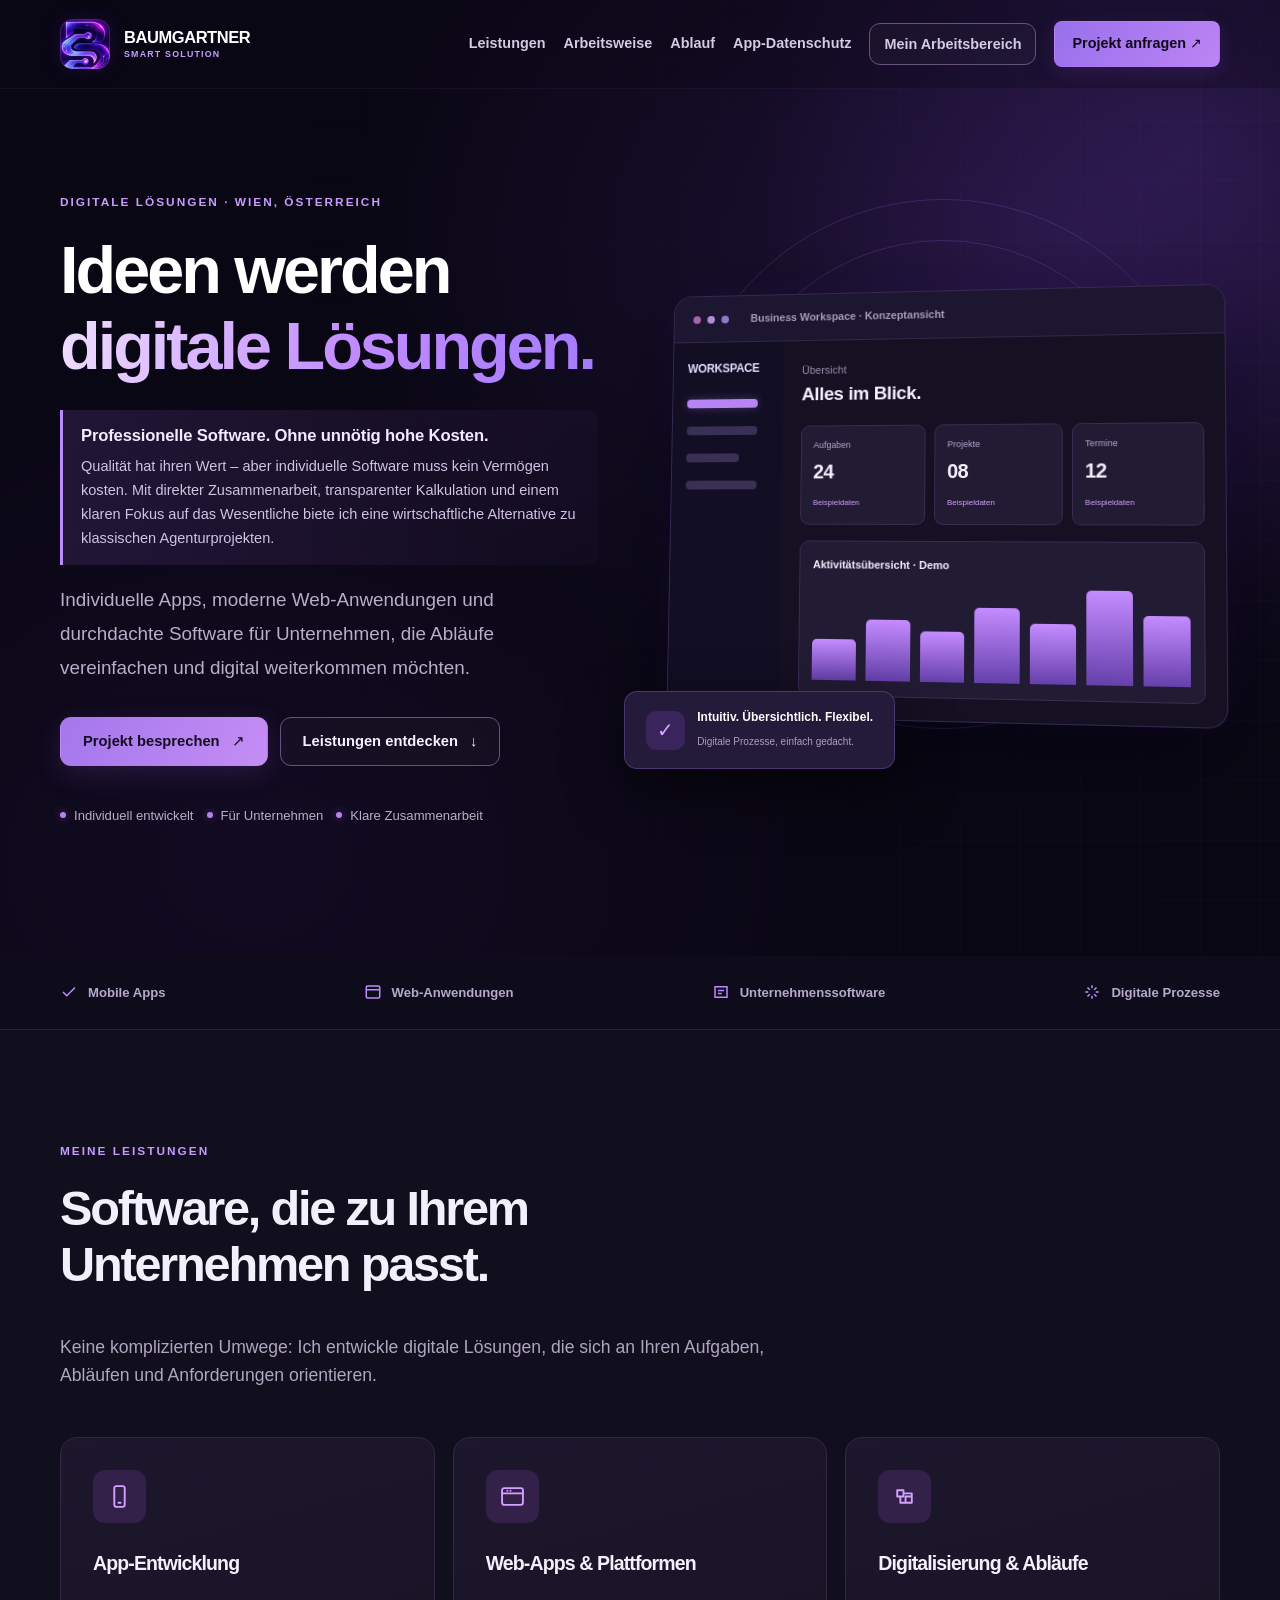
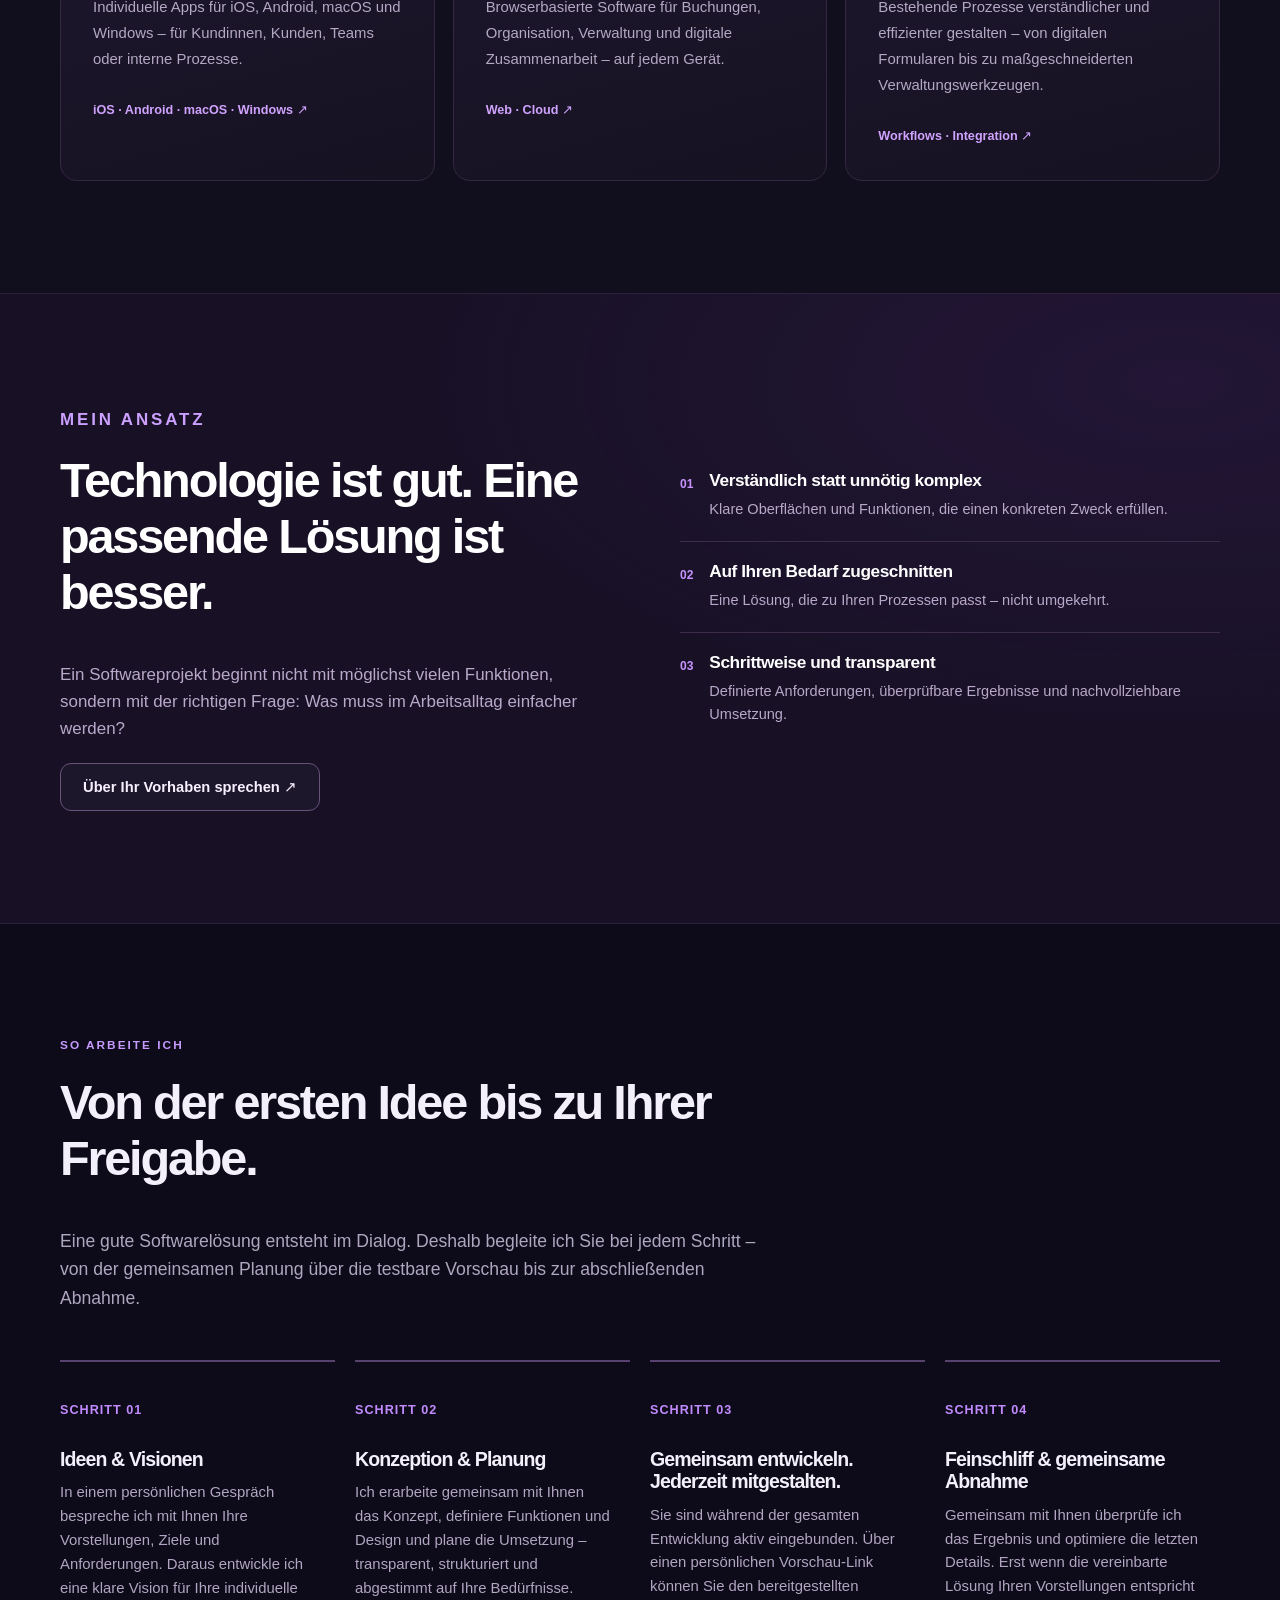
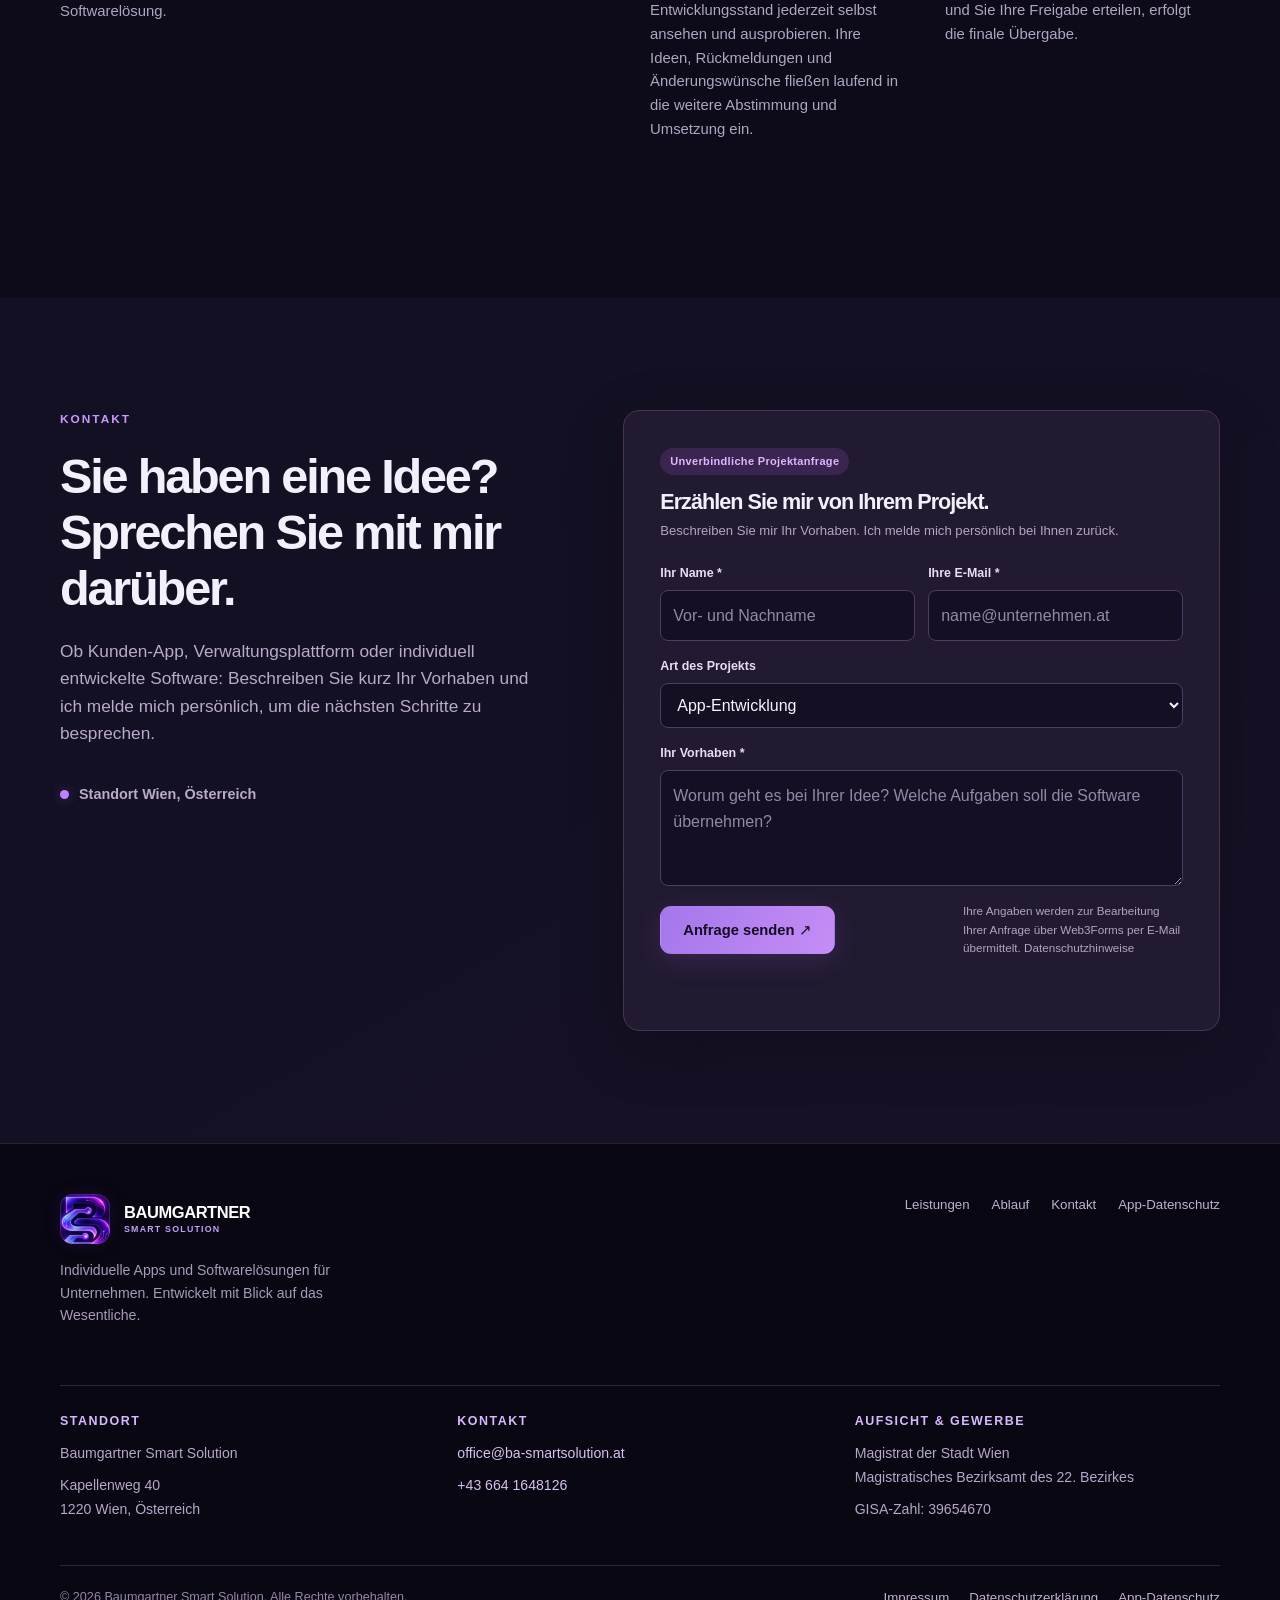
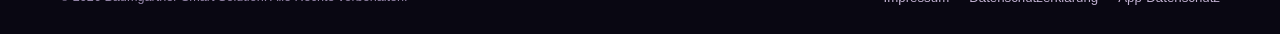
==== commit 165a8bb8: "Add link to private personal workspace" ====
--- a/index.html
+++ b/index.html
@@ -171,6 +171,8 @@
 
     @media(min-width:781px) and (max-width:1050px){.nav-links{gap:14px}.nav-links a{font-size:.82rem}.nav{gap:12px}}
 
+  
+    @media(min-width:781px){.nav{flex-wrap:wrap;padding-block:18px}.nav-links{flex-wrap:wrap;gap:18px}.nav-links .btn{padding:10px 14px}}
   </style>
 </head>
 <body>
@@ -178,7 +180,7 @@
     <header class="site-header"><div class="container nav">
       <a class="brand" href="#start" aria-label="Baumgartner Smart Solution – zur Startseite"><span class="brand-mark" aria-hidden="true"></span><span>BAUMGARTNER<small>SMART SOLUTION</small></span></a>
       <button class="menu-toggle" id="menuToggle" aria-controls="navigation" aria-expanded="false" aria-label="Menü öffnen">☰ Menü</button>
-      <nav class="nav-links" id="navigation" aria-label="Hauptnavigation"><a href="#leistungen">Leistungen</a><a href="#vorteile">Arbeitsweise</a><a href="#ablauf">Ablauf</a><a href="/app-datenschutz/">App-Datenschutz</a><a class="nav-cta" href="#kontakt">Projekt anfragen ↗</a></nav>
+      <nav class="nav-links" id="navigation" aria-label="Hauptnavigation"><a href="#leistungen">Leistungen</a><a href="#vorteile">Arbeitsweise</a><a href="#ablauf">Ablauf</a><a href="/app-datenschutz/">App-Datenschutz</a><a class="btn btn-secondary" href="https://baumgartner-smart-solution-vorschau.acutetang2.chatgpt.site/arbeitsbereich">Mein Arbeitsbereich</a><a class="nav-cta" href="#kontakt">Projekt anfragen ↗</a></nav>
     </div></header>
     <div class="container hero"><div class="hero-content">
       <p class="eyebrow">Digitale Lösungen · Wien, Österreich</p>
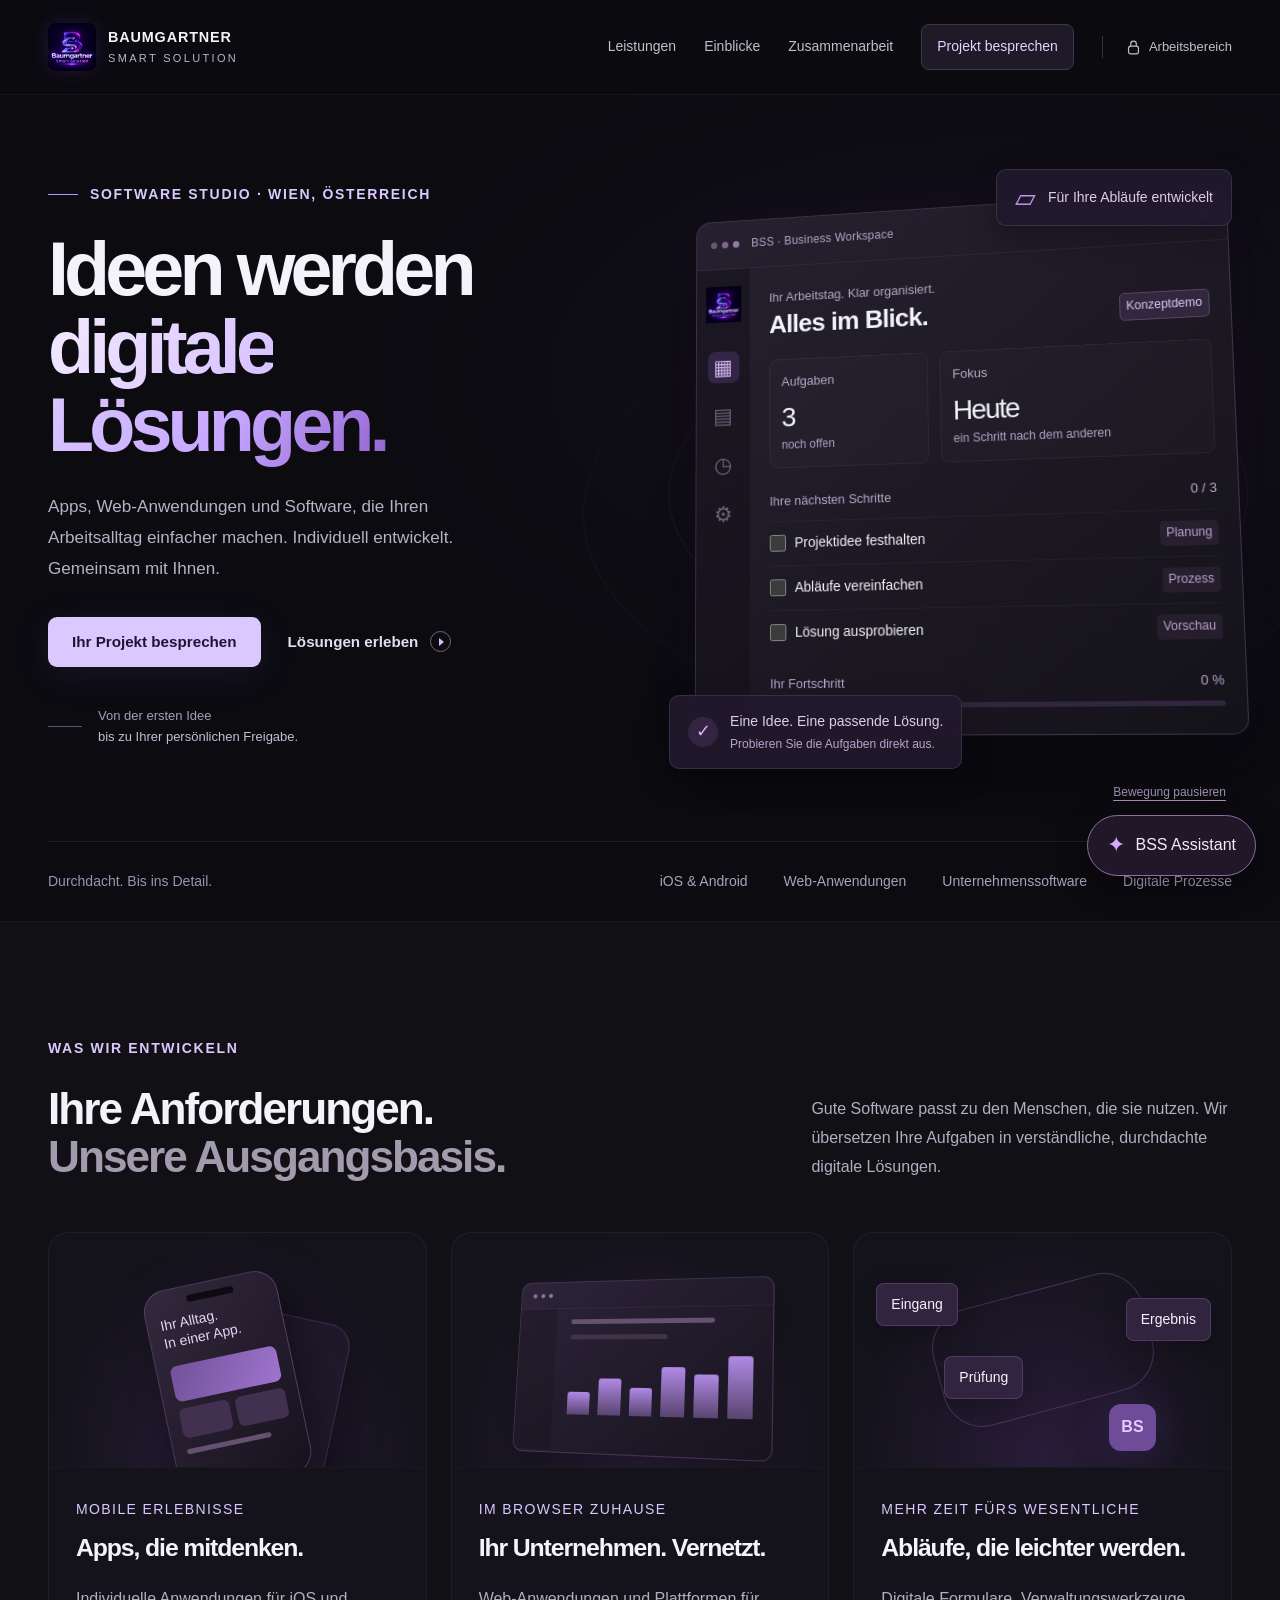
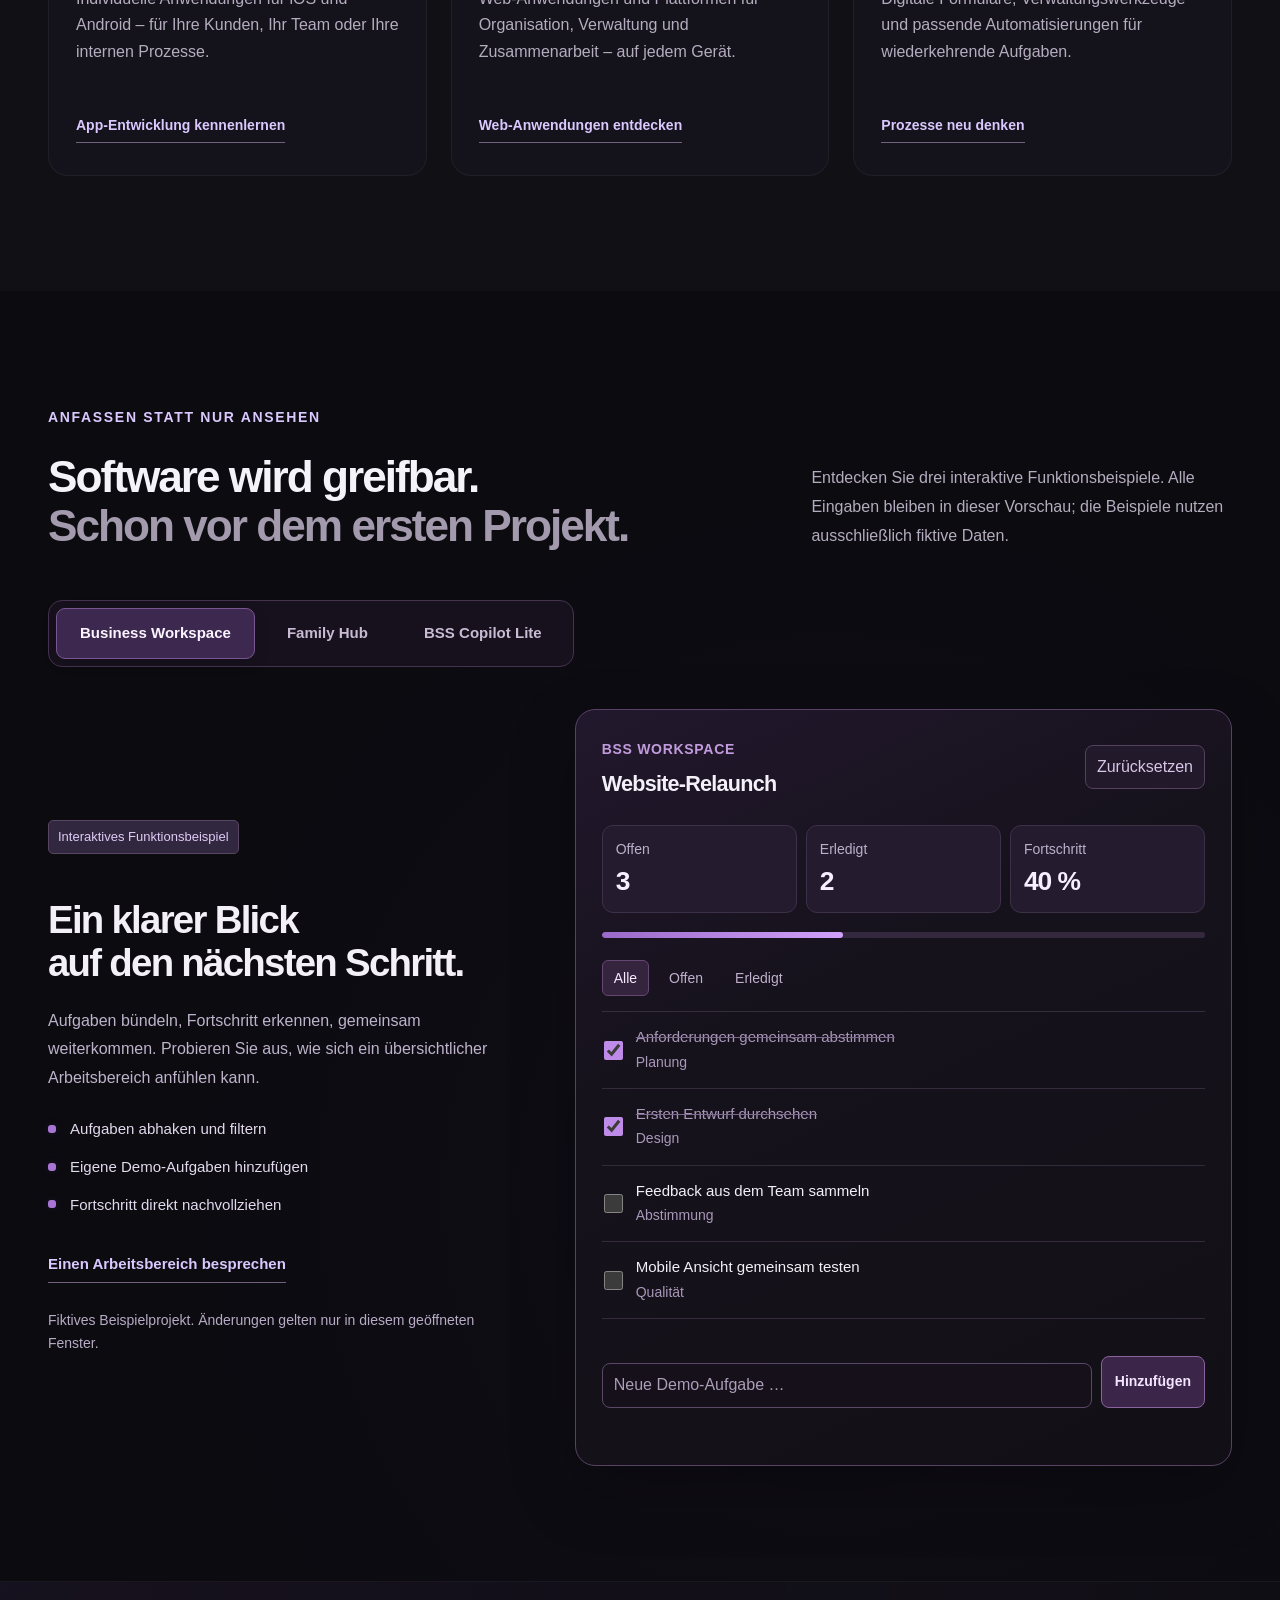
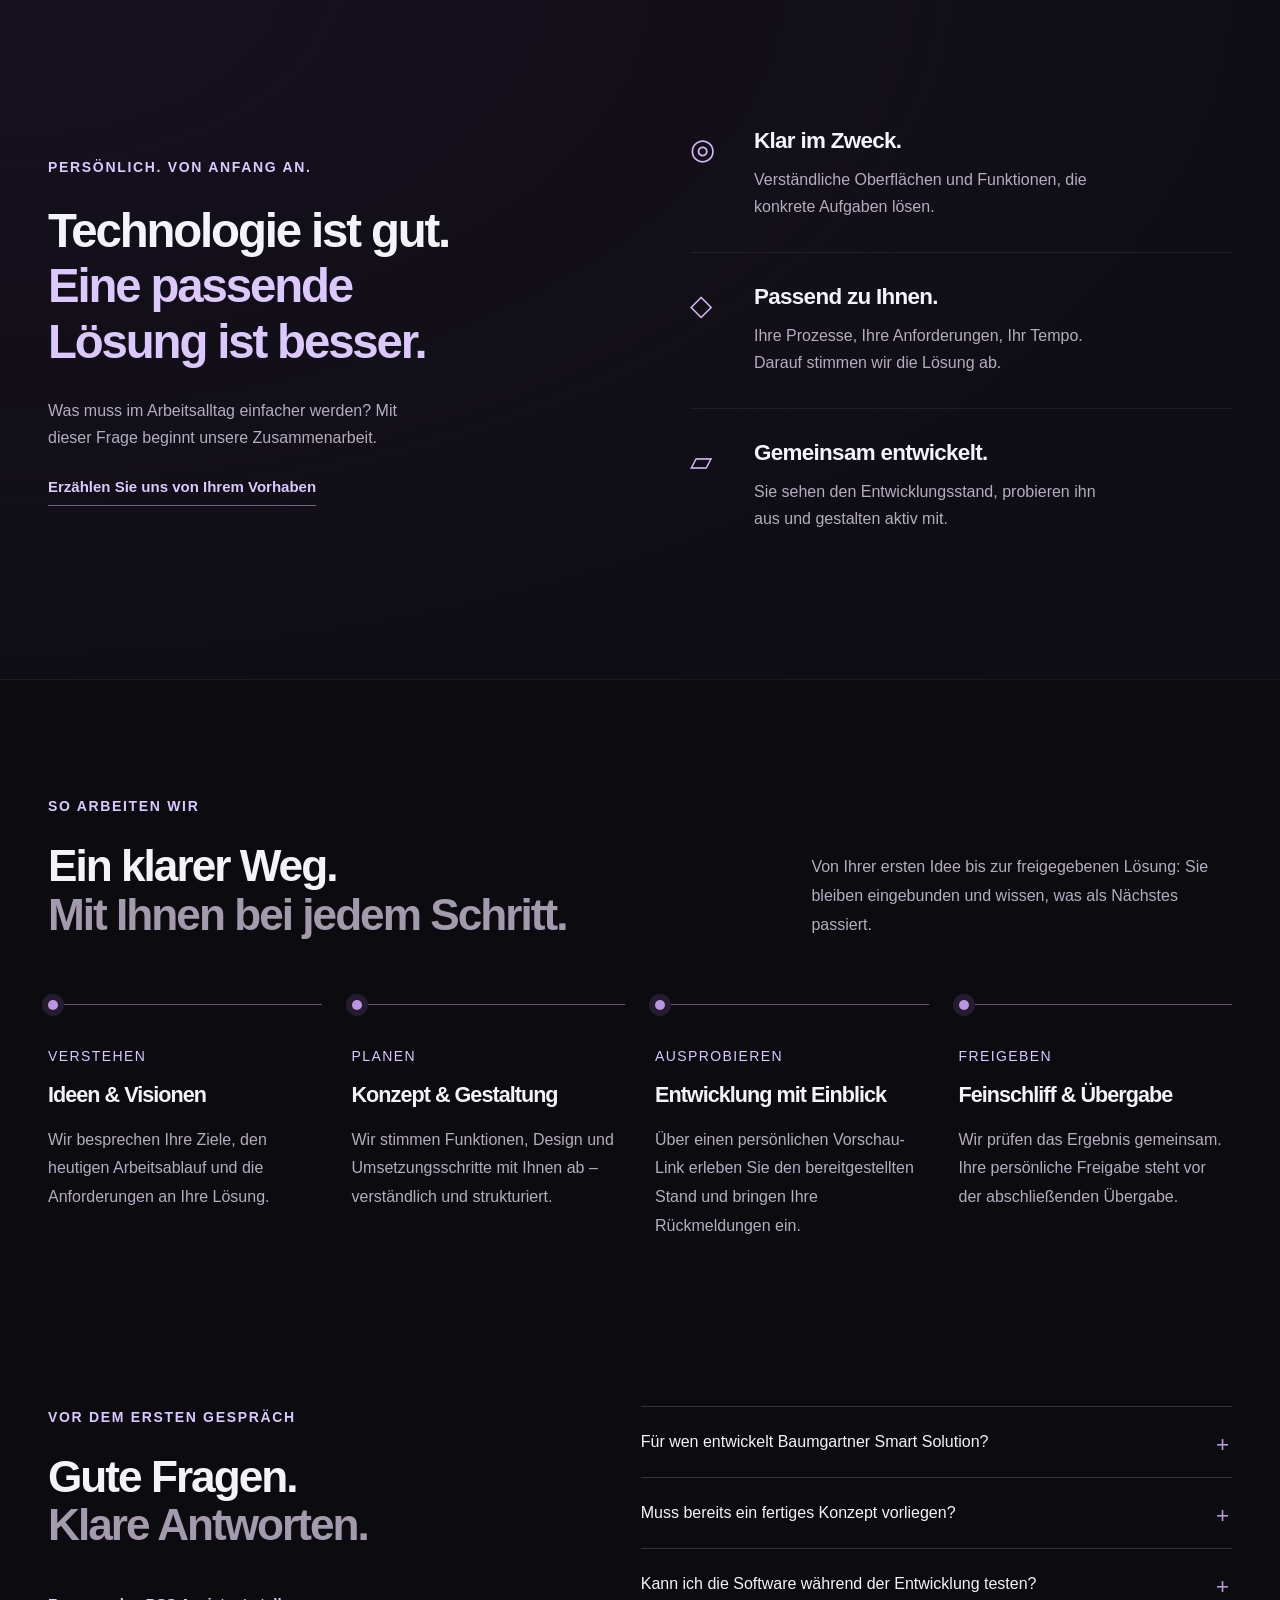
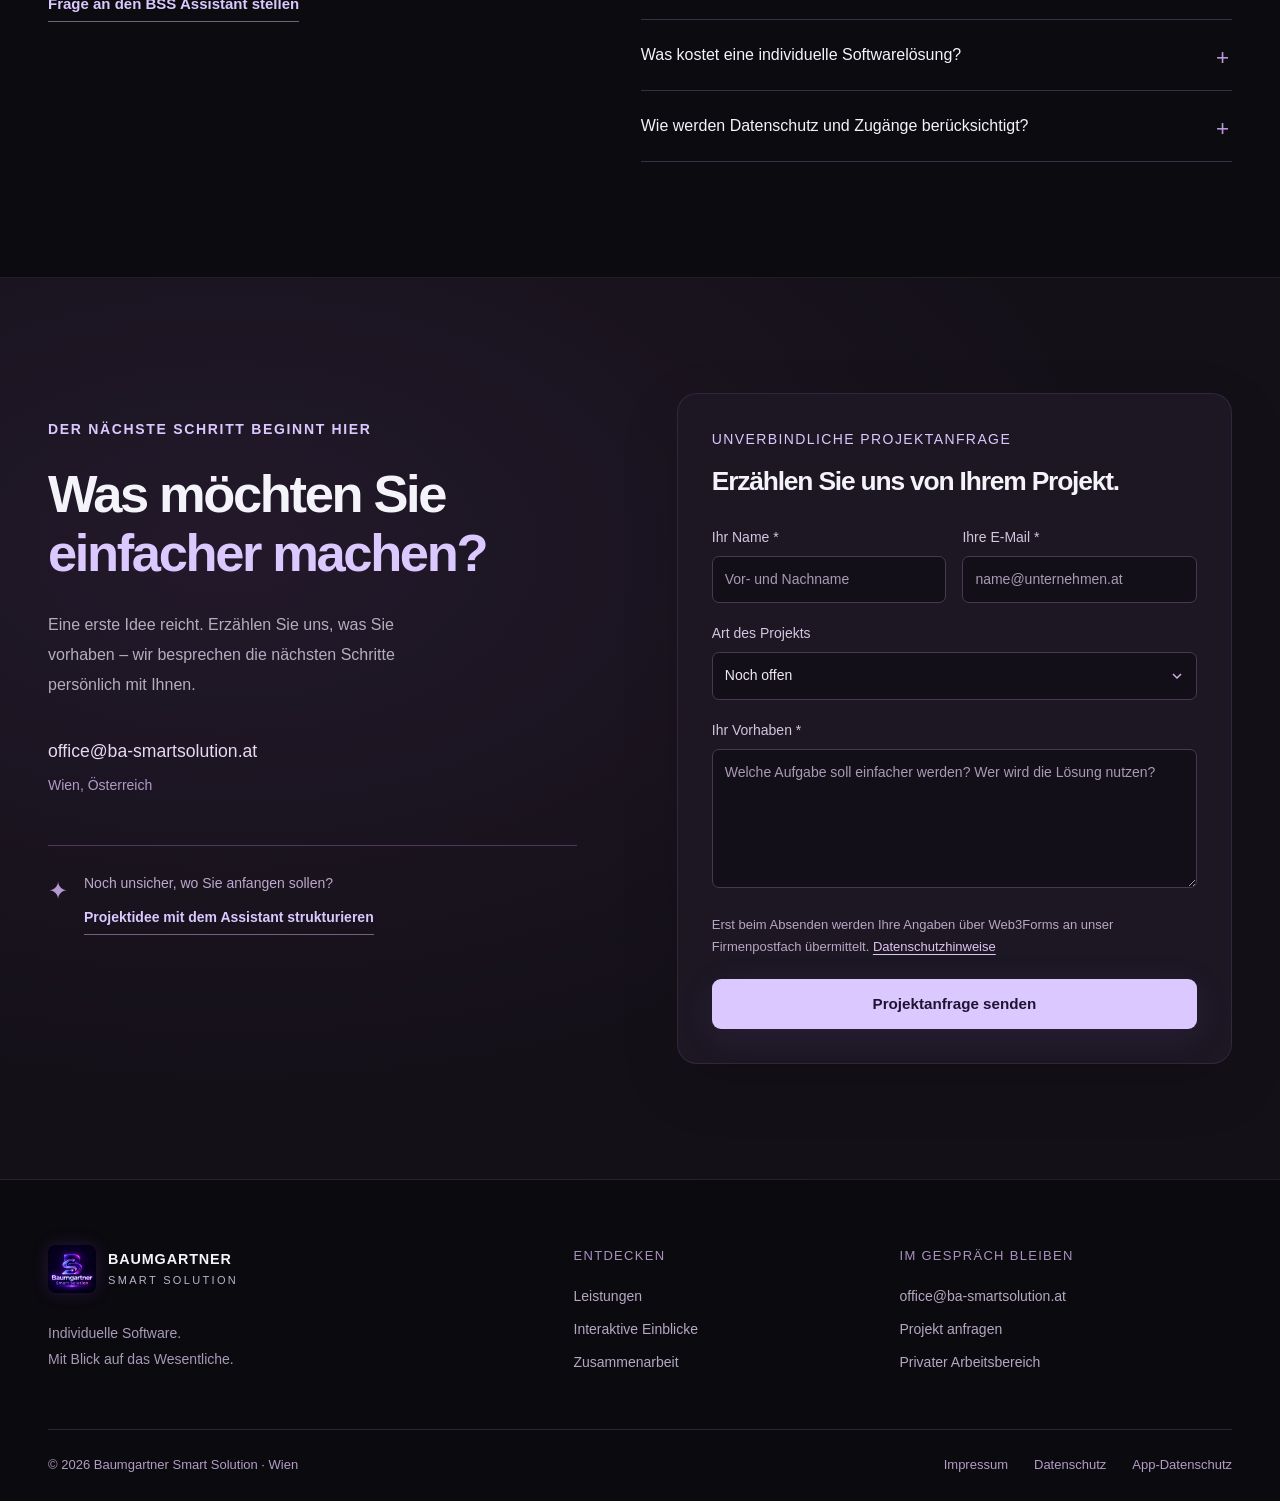
==== commit 80ab1344: "Publish verified BSS website with assistant and consent-based analytics" ====
--- a/index.html
+++ b/index.html
@@ -1,273 +1,133 @@
 <!doctype html>
-<html lang="de-AT">
+<html lang="de-AT" data-bss-public="true">
 <head>
-  <meta charset="utf-8">
-  <meta name="viewport" content="width=device-width,initial-scale=1">
-  <meta name="robots" content="noindex,nofollow">
-  <meta name="theme-color" content="#0d0a18">
-  <meta name="description" content="Baumgartner Smart Solution – individuelle Apps, Web-Anwendungen und digitale Lösungen für Unternehmen. Entwicklung und Beratung aus Wien.">
-  <meta property="og:title" content="Baumgartner Smart Solution | Digitale Lösungen, die weiterdenken">
-  <meta property="og:description" content="Individuelle Apps und Softwarelösungen für Unternehmen – von der Idee bis zur Umsetzung.">
-  <title>Baumgartner Smart Solution – Apps & Software für Unternehmen</title>
-  <style>
-    :root{--navy:#081525;--navy2:#102840;--ink:#14263c;--muted:#68788b;--line:#dfe7ed;--paper:#f5f8fa;--white:#fff;--aqua:#44d7ca;--blue:#3779ff;--shadow:0 18px 60px rgba(6,26,42,.10);font-synthesis:none}
-    *{box-sizing:border-box}html{scroll-behavior:smooth}body{margin:0;color:var(--ink);background:#fff;font:16px/1.6 -apple-system,BlinkMacSystemFont,"Segoe UI",Arial,sans-serif}a{color:inherit;text-decoration:none}button,input,select,textarea{font:inherit}button{cursor:pointer}img{max-width:100%}h1,h2,h3,p{margin-top:0}h1,h2,h3{line-height:1.15;letter-spacing:-.045em}h1{font-size:clamp(2.85rem,5.2vw,5.4rem)}h2{font-size:clamp(2.15rem,3.8vw,3.5rem)}h3{font-size:1.22rem}p{margin-bottom:1.25rem}.container{width:min(1160px,calc(100% - 48px));margin-inline:auto}.eyebrow{text-transform:uppercase;font-size:.74rem;letter-spacing:.17em;font-weight:800;color:#217d87}.section{padding:112px 0}.section-head{max-width:720px;margin-bottom:48px}.section-head p:not(.eyebrow){font-size:1.1rem;color:var(--muted)}.muted{color:var(--muted)}.btn{display:inline-flex;align-items:center;justify-content:center;gap:12px;padding:13px 22px;border-radius:10px;border:1px solid transparent;font-size:.92rem;font-weight:750;line-height:1.4;transition:transform .2s,background .2s,border-color .2s}.btn:hover{transform:translateY(-2px)}.btn-primary{background:var(--aqua);color:#062831}.btn-primary:hover{background:#79e7df}.btn-secondary{background:transparent;color:#fff;border-color:#506276}.btn-secondary:hover{border-color:#a0f4e9}.btn-outline{border-color:#cfdce2;background:#fff;color:var(--ink)}.btn-outline:hover{border-color:#2a8f92}.btn:focus-visible,a:focus-visible,button:focus-visible,input:focus-visible,textarea:focus-visible,select:focus-visible{outline:3px solid #19bdb0;outline-offset:3px}
-    .hero-shell{position:relative;background:var(--navy);color:#fff;overflow:hidden}.hero-shell:before{content:"";position:absolute;width:900px;height:900px;border-radius:100%;background:radial-gradient(circle,rgba(40,129,164,.25),transparent 65%);right:-360px;top:-300px;pointer-events:none}.hero-shell:after{content:"";position:absolute;inset:0;background-image:linear-gradient(rgba(150,216,228,.045) 1px,transparent 1px),linear-gradient(90deg,rgba(150,216,228,.045) 1px,transparent 1px);background-size:54px 54px;mask-image:linear-gradient(90deg,transparent 25%,black 100%);pointer-events:none}.site-header{position:relative;z-index:5;border-bottom:1px solid rgba(255,255,255,.1)}.nav{display:flex;align-items:center;justify-content:space-between;min-height:94px;gap:24px}.brand{display:flex;align-items:center;gap:12px;line-height:1.12;font-weight:850;font-size:1.03rem;letter-spacing:-.025em}.brand small{display:block;letter-spacing:.14em;color:#9cb1c2;font-size:.55rem;margin-top:4px;font-weight:800}.brand-mark{display:grid;place-items:center;width:44px;height:44px;flex:0 0 44px;border:1px solid rgba(103,230,214,.55);background:linear-gradient(140deg,#103a4b,#113042);border-radius:12px;color:var(--aqua);font-size:1.12rem;letter-spacing:-.15em;padding-right:3px}.nav-links{display:flex;align-items:center;gap:29px}.nav-links a{font-size:.9rem;font-weight:650;color:#c4d2df}.nav-links a:hover{color:#fff}.nav-links .nav-cta{padding:10px 17px;background:#fff;color:var(--navy);border-radius:8px}.menu-toggle{display:none;background:transparent;border:1px solid #577084;border-radius:8px;color:#fff;padding:7px 12px}.hero{position:relative;z-index:1;display:grid;grid-template-columns:1fr 1.04fr;align-items:center;gap:62px;padding:108px 0 136px}.hero .eyebrow{color:var(--aqua);margin:0 0 20px}.hero h1{margin-bottom:25px}.hero h1 span{color:var(--aqua)}.hero-lead{font-size:1.18rem;color:#b9cad7;max-width:525px;line-height:1.8}.hero-actions{display:flex;flex-wrap:wrap;gap:12px;margin:32px 0}.hero-meta{display:flex;gap:13px;flex-wrap:wrap;margin-top:39px}.hero-meta span{font-size:.82rem;color:#acc5d3;display:inline-flex;gap:8px;align-items:center}.hero-meta span:before{content:"";width:6px;height:6px;background:var(--aqua);border-radius:50%}.hero-visual{position:relative;padding:14px 0 24px}.halo{position:absolute;border:1px solid rgba(87,216,215,.16);border-radius:50%;width:530px;height:530px;top:-75px;left:18px}.halo:before{content:"";position:absolute;inset:40px;border:1px solid rgba(87,216,215,.13);border-radius:50%}.screen{position:relative;width:100%;max-width:570px;background:#f5f8fb;border:1px solid rgba(191,214,224,.4);border-radius:19px;box-shadow:0 36px 95px rgba(0,0,0,.27);color:#122a42;overflow:hidden;transform:perspective(1100px) rotateY(-7deg) rotateX(3deg)}.screen-top{height:48px;background:#fff;display:flex;align-items:center;gap:7px;padding:0 20px;border-bottom:1px solid #e8edf1}.dot{width:8px;height:8px;background:#e2a39e;border-radius:50%}.dot:nth-child(2){background:#e8cb7a}.dot:nth-child(3){background:#91caba}.screen-title{margin-left:16px;color:#5c7487;font-size:11px;font-weight:750}.dash{display:grid;grid-template-columns:116px 1fr;min-height:314px}.dash-side{background:#10243a;padding:18px 11px}.dash-side b{display:block;font-size:12px;letter-spacing:-.02em;color:#e4f1f7;margin:0 4px 22px}.side-line{height:9px;border-radius:4px;background:#456075;margin:0 4px 19px;width:80%}.side-line.active{background:#48d4c5}.side-line.short{width:60%}.dash-main{padding:22px 20px}.dash-main>p{font-size:11px;color:#8da0ac;margin:0 0 4px}.dash-main>h3{font-size:19px;margin:0 0 22px;letter-spacing:-.02em}.kpi-row{display:grid;grid-template-columns:repeat(3,1fr);gap:9px;margin-bottom:16px}.kpi{border:1px solid #e8eef1;border-radius:9px;background:#fff;padding:12px}.kpi em{display:block;font-style:normal;color:#7d92a3;font-size:9px}.kpi strong{display:block;font-size:20px;letter-spacing:-.03em;margin-top:3px}.kpi small{font-size:8px;color:#008f7b}.chart-area{border:1px solid #e8eef1;border-radius:10px;background:#fff;padding:15px 13px}.chart-area b{display:block;font-size:11px;margin-bottom:14px}.bar-row{height:92px;display:flex;gap:10px;align-items:flex-end}.bar{flex:1;background:linear-gradient(0deg,#2986a5,#62e2d1);border-radius:5px 5px 0 0;min-height:12px}.float-card{position:absolute;bottom:-25px;left:-36px;background:#fff;color:#183149;border-radius:13px;box-shadow:0 25px 55px #03112066;padding:16px 21px;display:flex;align-items:center;gap:12px;z-index:2}.float-icon{width:39px;height:39px;display:grid;place-items:center;background:#d7f6f1;color:#138d83;border-radius:10px;font-size:20px}.float-card b{font-size:12px;display:block}.float-card small{font-size:10px;color:#80939f}
-    .trust-strip{border-bottom:1px solid var(--line);background:#fff}.trust-inner{display:flex;align-items:center;justify-content:space-between;gap:24px;flex-wrap:wrap;padding:26px 0}.trust-inner span{display:flex;align-items:center;gap:10px;font-size:.82rem;color:#607588;font-weight:700}.trust-inner span svg{width:18px;height:18px;stroke:#178f8c;stroke-width:2;fill:none}.services{background:var(--paper)}.services-grid{display:grid;grid-template-columns:repeat(3,1fr);gap:18px}.service-card{background:#fff;border:1px solid #e4ebf0;padding:32px;border-radius:15px;transition:transform .25s,box-shadow .25s}.service-card:hover{transform:translateY(-4px);box-shadow:var(--shadow)}.service-icon{width:53px;height:53px;border-radius:12px;background:#e5f7f4;display:grid;place-items:center;margin-bottom:29px;color:#197f80}.service-icon svg{width:25px;height:25px;stroke:currentColor;fill:none;stroke-width:1.8;stroke-linecap:round;stroke-linejoin:round}.service-card p{color:var(--muted);font-size:.93rem;line-height:1.75;margin:12px 0 24px}.service-tag{color:#247f82;font-weight:750;font-size:.79rem}.statement{background:#0e2539;color:#fff}.statement-grid{display:grid;grid-template-columns:1fr 1fr;gap:80px;align-items:center}.statement h2{max-width:570px}.statement p{color:#bed0dc;font-size:1.06rem}.benefits{display:grid;gap:20px}.benefit{display:flex;gap:16px;align-items:flex-start;padding:0 0 20px;border-bottom:1px solid #294356}.benefit:last-child{border:0}.benefit-num{color:var(--aqua);font-size:.75rem;font-weight:850;padding-top:4px}.benefit h3{font-size:1.08rem;margin-bottom:7px;letter-spacing:-.025em}.benefit p{font-size:.91rem;margin:0;color:#a9bfce}.process-grid{display:grid;grid-template-columns:repeat(4,1fr);gap:20px}.process-step{padding:20px 20px 24px 0;border-top:2px solid #cad7dd}.step-no{font-size:.79rem;color:#208c86;font-weight:800;letter-spacing:.08em;display:block;margin:18px 0 28px}.process-step h3{margin-bottom:11px}.process-step p{color:var(--muted);font-size:.93rem}.contact-section{background:var(--paper)}.contact-grid{display:grid;grid-template-columns:.9fr 1.1fr;gap:75px;align-items:start}.contact-grid h2{margin-bottom:21px}.contact-grid .lead{color:var(--muted);font-size:1.08rem}.contact-location{display:flex;align-items:center;gap:10px;margin-top:35px;color:#466070;font-weight:700;font-size:.9rem}.location-dot{width:9px;height:9px;background:#26b8a7;border-radius:50%}.contact-card{padding:36px;background:#fff;border:1px solid #e2eaf0;border-radius:16px;box-shadow:var(--shadow)}.contact-card h3{font-size:1.35rem;margin-bottom:6px}.contact-card .fine{color:#718699;font-size:.82rem;line-height:1.55;margin:0 0 22px}.form-row{display:grid;grid-template-columns:1fr 1fr;gap:13px}.field{display:flex;flex-direction:column;gap:6px;margin-bottom:16px}.field label{font-size:.78rem;font-weight:800;color:#3b5265}.field input,.field select,.field textarea{width:100%;border:1px solid #d7e2e9;background:#fafcfd;color:#172e42;border-radius:8px;padding:12px 12px;outline:none}.field textarea{resize:vertical;min-height:116px}.field input:focus,.field select:focus,.field textarea:focus{border-color:#20a99d;box-shadow:0 0 0 3px #35cfc321}.form-foot{display:flex;flex-wrap:wrap;align-items:center;justify-content:space-between;gap:14px}.form-hint{font-size:.73rem;color:#7a8d9d;max-width:220px;margin:0}.form-status{min-height:24px;color:#187c72;font-size:.86rem;font-weight:650;margin-top:12px}.footer{background:#071421;color:#b5c5d0;padding:50px 0 26px}.footer-main{display:flex;justify-content:space-between;gap:28px;flex-wrap:wrap;padding-bottom:38px}.footer .brand{color:#fff}.footer-desc{max-width:320px;margin-top:15px;color:#8fa7b8;font-size:.88rem}.footer-menu{display:flex;gap:22px;flex-wrap:wrap}.footer-menu a,.footer-bottom a{font-size:.83rem;color:#acc0ce}.footer-menu a:hover,.footer-bottom a:hover{color:#fff}.footer-bottom{padding-top:21px;border-top:1px solid #24374a;display:flex;justify-content:space-between;flex-wrap:wrap;gap:20px;color:#7f9aaa;font-size:.79rem}.footer-bottom div{display:flex;gap:20px}.dialog-backdrop{position:fixed;inset:0;z-index:100;display:none;justify-content:center;align-items:center;background:#05111dc9;padding:20px}.dialog-backdrop.open{display:flex}.dialog{max-width:640px;width:100%;max-height:min(78vh,700px);overflow:auto;border-radius:15px;background:white;color:var(--ink);padding:30px;box-shadow:0 24px 80px #0005}.dialog-header{display:flex;align-items:start;justify-content:space-between;gap:18px}.dialog button{border:0;background:#edf4f6;border-radius:7px;padding:8px 12px}.dialog p,.dialog li{color:#51687a}.dialog h2{font-size:1.7rem}.dialog .notice{padding:12px 16px;background:#fff4d5;color:#735727;border-radius:8px;font-size:.85rem}.label-pill{display:inline-flex;align-items:center;background:#dcf6f2;color:#187b74;border-radius:20px;padding:5px 10px;font-size:11px;font-weight:850;letter-spacing:.03em;margin-bottom:15px}
-    @media(max-width:1000px){.hero{gap:24px}.hero-visual{padding-left:20px}.halo{left:0}.float-card{left:-10px}.services-grid{gap:12px}.service-card{padding:24px}.statement-grid{gap:35px}.contact-grid{gap:38px}}
-    @media(max-width:780px){.section{padding:78px 0}.nav{min-height:76px}.menu-toggle{display:block}.nav-links{display:none;position:absolute;top:76px;left:0;right:0;padding:18px 24px 25px;background:#0b1c2d;border-bottom:1px solid #294456;flex-direction:column;align-items:stretch;gap:18px}.nav-links.open{display:flex}.nav-links .nav-cta{text-align:center}.hero{grid-template-columns:1fr;gap:55px;padding:69px 0 104px}.hero h1{max-width:620px}.hero-visual{padding:0 25px 0 12px;max-width:640px}.screen{transform:none}.float-card{left:0}.halo{display:none}.services-grid{grid-template-columns:1fr 1fr}.statement-grid,.contact-grid{grid-template-columns:1fr}.process-grid{grid-template-columns:1fr 1fr;gap:12px 25px}.contact-grid{gap:24px}}
-    @media(max-width:520px){.container{width:min(100% - 36px,1160px)}.hero h1{font-size:clamp(2.6rem,12vw,4rem)}.hero-lead{font-size:1.03rem}.hero{padding:64px 0 95px}.hero-actions .btn{width:100%}.hero-meta{gap:12px}.dash{grid-template-columns:86px 1fr;min-height:250px}.screen{border-radius:12px}.dash-side{padding:14px 7px}.dash-main{padding:15px 10px}.kpi{padding:8px 6px}.kpi strong{font-size:15px}.kpi em{font-size:7px}.kpi small{font-size:7px}.chart-area{padding:10px}.bar-row{height:62px;gap:6px}.float-card{bottom:-36px;padding:9px 12px}.trust-inner{justify-content:flex-start}.services-grid,.process-grid{grid-template-columns:1fr}.service-card{padding:27px}.process-step{padding-bottom:4px}.contact-card{padding:22px}.form-row{grid-template-columns:1fr}.form-foot .btn{width:100%}.form-hint{max-width:none}.footer-main,.footer-bottom{flex-direction:column}.brand{font-size:.94rem}.brand-mark{width:39px;height:39px;flex-basis:39px}}
-    @media(prefers-reduced-motion:reduce){html{scroll-behavior:auto}*,*:before,*:after{transition:none!important}}
+<meta charset="utf-8"><meta name="viewport" content="width=device-width,initial-scale=1"><meta name="robots" content="index,follow"><meta name="theme-color" content="#0b0b10">
+<title>Apps & Software aus Wien · Baumgartner Smart Solution</title><meta name="google-site-verification" content="pA-c0gur_8E8bolG58NgDhVEgGMbkSLI1B_qyQHLnXA"><meta name="referrer" content="strict-origin"><script src="/assets/public-config.js?v=98e39e7681a27174"></script><script type="module" src="/assets/analytics.js?v=fdeb63811a330b13"></script>
+<meta name="description" content="Baumgartner Smart Solution entwickelt individuelle Apps, Web-Anwendungen und Unternehmenssoftware in Wien. Entdecken Sie interaktive Beispiele und besprechen Sie Ihr Projekt.">
+<meta property="og:title" content="Baumgartner Smart Solution · Ideen werden digitale Lösungen."><meta property="og:description" content="Apps, Web-Anwendungen und Software für Ihren Arbeitsalltag. Persönlich geplant. Gemeinsam entwickelt. Aus Wien."><meta property="og:type" content="website"><meta property="og:locale" content="de_AT">
+<link rel="canonical" href="https://www.ba-smartsolution.at/"><link rel="icon" type="image/webp" href="/assets/bss-logo.webp?v=2179de34f382b040"><link rel="stylesheet" href="/assets/site.css?v=d6723d132695a896"><link rel="stylesheet" href="/assets/demos.css?v=bcd73ff5185b3aa0"><link rel="stylesheet" href="/assistant/assistant.css?v=01d568d391f324dd">
+<script type="module" src="/assets/site.js?v=258b6f87236b6660"></script><script type="module" src="/assets/demos.js?v=f0a354f37ef0af17"></script><script type="module" src="/assistant/assistant.js?v=17778f30dd1446e3"></script>
+<meta property="og:url" content="https://www.ba-smartsolution.at/"><script type="application/ld+json">{"@context":"https://schema.org","@type":"ProfessionalService","name":"Baumgartner Smart Solution","url":"https://www.ba-smartsolution.at/","email":"office@ba-smartsolution.at","address":{"@type":"PostalAddress","addressLocality":"Wien","addressCountry":"AT"},"areaServed":"Österreich","description":"Individuelle Apps, Web-Anwendungen und Unternehmenssoftware aus Wien."}</script></head>
+<body id="start">
+<a class="skip-link" href="#main">Zum Inhalt</a>
+<header class="site-header" id="siteHeader"><div class="container nav">
+<a class="brand" href="/" aria-label="Baumgartner Smart Solution – Startseite"><img src="/assets/bss-logo.webp?v=2179de34f382b040" width="48" height="48" alt=""><span>BAUMGARTNER<small>SMART SOLUTION</small></span></a>
+<button id="menuToggle" class="menu-toggle" type="button" aria-controls="navigation" aria-expanded="false"><span class="menu-lines" aria-hidden="true"></span><span>Menü</span></button>
+<nav id="navigation" class="nav-links" aria-label="Hauptnavigation"><a href="#leistungen">Leistungen</a><a href="#portfolio">Einblicke</a><a href="#ablauf">Zusammenarbeit</a><a class="nav-contact" href="#kontakt">Projekt besprechen</a><a class="workspace-link" href="https://baumgartner-smart-solution-vorschau.acutetang2.chatgpt.site/arbeitsbereich" aria-label="Privaten BSS-Arbeitsbereich öffnen"><svg viewBox="0 0 24 24" aria-hidden="true"><rect x="5" y="10" width="14" height="11" rx="3"/><path d="M8 10V7a4 4 0 0 1 8 0v3"/></svg><span>Arbeitsbereich</span></a></nav>
+</div></header>
+<main id="main">
+<section class="hero" aria-labelledby="heroTitle"><div class="hero-grid container">
+<div class="hero-copy"><p class="eyebrow"><span class="eyebrow-line"></span>Software Studio · Wien, Österreich</p><h1 id="heroTitle">Ideen werden<br><span>digitale<br class="desktop-break"> Lösungen.</span></h1><p class="hero-lead">Apps, Web-Anwendungen und Software, die Ihren Arbeitsalltag einfacher machen. Individuell entwickelt. Gemeinsam mit Ihnen.</p><div class="hero-actions"><a class="button button-primary" href="#kontakt">Ihr Projekt besprechen</a><a class="button button-text" href="#portfolio">Lösungen erleben <span class="play-icon" aria-hidden="true"></span></a></div><div class="hero-signature"><span class="signature-line"></span><p>Von der ersten Idee<br><strong>bis zu Ihrer persönlichen Freigabe.</strong></p></div></div>
+<div class="hero-stage" id="heroStage"><div class="stage-orbit orbit-one" aria-hidden="true"></div><div class="stage-orbit orbit-two" aria-hidden="true"></div><div class="stage-orbit orbit-three" aria-hidden="true"></div><div class="floating-label top-label"><span class="layer-icon" aria-hidden="true">▱</span>Für Ihre Abläufe entwickelt</div>
+<div class="studio-window" id="studioWindow"><div class="window-toolbar"><span class="window-controls" aria-hidden="true"><i></i><i></i><i></i></span><span>BSS · Business Workspace</span><span class="window-symbol" aria-hidden="true">⌘</span></div><div class="mini-workspace"><div class="mini-sidebar" aria-hidden="true"><img src="/assets/bss-logo.webp?v=2179de34f382b040" width="38" height="38" alt=""><span class="side-square active">▦</span><span class="side-square">▤</span><span class="side-square">◷</span><span class="side-square">⚙</span></div><div class="mini-main"><p class="mini-kicker">Ihr Arbeitstag. Klar organisiert.</p><div class="mini-heading"><h2>Alles im Blick.</h2><span class="demo-label">Konzeptdemo</span></div><div class="mini-stats"><div><span>Aufgaben</span><strong id="heroRemaining">3</strong><small>noch offen</small></div><div><span>Fokus</span><strong>Heute</strong><small>ein Schritt nach dem anderen</small></div></div><div class="mini-tasks"><div class="mini-tasks-head"><span>Ihre nächsten Schritte</span><span id="heroCount">0 / 3</span></div><label><input type="checkbox" class="hero-task"><span>Projektidee festhalten</span><span class="task-tag">Planung</span></label><label><input type="checkbox" class="hero-task"><span>Abläufe vereinfachen</span><span class="task-tag">Prozess</span></label><label><input type="checkbox" class="hero-task"><span>Lösung ausprobieren</span><span class="task-tag">Vorschau</span></label></div><div class="mini-progress"><span>Ihr Fortschritt</span><span id="heroPercent">0 %</span><div class="progress-track"><span id="heroProgress"></span></div></div></div></div></div>
+<div class="floating-label bottom-label"><span class="check-symbol" aria-hidden="true">✓</span><span>Eine Idee. Eine passende Lösung.<small>Probieren Sie die Aufgaben direkt aus.</small></span></div><button class="motion-control" id="motionControl" type="button" aria-pressed="false">Bewegung pausieren</button>
+</div></div><div class="container expertise-strip"><span>Durchdacht. Bis ins Detail.</span><ul aria-label="Unsere Schwerpunkte"><li>iOS & Android</li><li>Web-Anwendungen</li><li>Unternehmenssoftware</li><li>Digitale Prozesse</li></ul></div></section>
 
-    /* Baumgartner Smart Solution · restrained neon-violet design system */
-    :root{
-      --navy:#090713;--navy2:#171128;--ink:#f3f0fb;--muted:#afa6bf;
-      --line:#30273f;--paper:#11101d;--white:#ffffff;--aqua:#bc82ff;
-      --blue:#8c6cfc;--shadow:0 22px 70px rgba(0,0,0,.24);
-      --logo-url:url("[data-uri]");
-    }
-    html{color-scheme:dark}
-    body{color:var(--ink);background:#0d0a18}
-    ::selection{background:#9857dd;color:#fff}
-    .eyebrow{color:#c69aff}
-    .muted,.section-head p:not(.eyebrow){color:var(--muted)}
-    .hero-shell{
-      background:radial-gradient(ellipse at 83% 25%,rgba(107,54,180,.24),transparent 48%),
-        radial-gradient(ellipse at 20% 90%,rgba(74,31,123,.14),transparent 45%),#090713;
-    }
-    .hero-shell:before{background:radial-gradient(circle,rgba(135,74,233,.16),transparent 69%)}
-    .hero-shell:after{
-      background-image:linear-gradient(rgba(173,113,255,.034) 1px,transparent 1px),
-        linear-gradient(90deg,rgba(173,113,255,.034) 1px,transparent 1px);
-      background-size:60px 60px;mask-image:linear-gradient(90deg,transparent 20%,black 100%);
-    }
-    .site-header{border-color:#4e3b652e;background:rgba(12,8,24,.34)}
-    .nav{min-height:88px}
-    .brand{gap:14px;color:#fff}
-    .brand small{color:#c5a0fb;letter-spacing:.14em}
-    .brand-mark{
-      display:block;width:50px;height:50px;flex:0 0 50px;padding:0;
-      border:1px solid rgba(176,101,248,.27);border-radius:13px;
-      color:transparent;font-size:0;letter-spacing:0;
-      background-color:#10081f;
-      background-image:var(--logo-url);
-      background-repeat:no-repeat;background-size:120px 120px;
-      background-position:center -22px;
-      box-shadow:inset 0 0 12px rgba(126,57,215,.16),0 0 18px rgba(113,48,214,.13);
-      overflow:hidden;
-    }
-    .nav-links a{color:#d3cbe2}
-    .nav-links a:hover{color:#fff}
-    .nav-links .nav-cta{
-      border:1px solid rgba(183,131,255,.34);
-      background:linear-gradient(125deg,#9870ec,#bd84f4);color:#10071b;
-      box-shadow:0 5px 18px rgba(135,69,216,.17);
-    }
-    .menu-toggle{border-color:#69518d;background:#21162f}
-    .hero{padding-top:104px;padding-bottom:130px}
-    .hero .eyebrow{color:#c99bff}
-    .hero h1 span{
-      color:#d3aaff;
-      background:linear-gradient(105deg,#f0dfff 0%,#c18bff 55%,#a57bff 100%);
-      -webkit-background-clip:text;background-clip:text;-webkit-text-fill-color:transparent;
-    }
-    .hero-lead,.hero-meta span{color:#b9adc9}
-    .hero-meta span:before{background:#b382ed;box-shadow:0 0 9px rgba(186,115,255,.45)}
-    .btn{border-radius:11px}
-    .btn-primary{
-      background:linear-gradient(115deg,#a477ec,#c58df5);color:#130c22;
-      box-shadow:0 7px 28px rgba(166,96,230,.17);
-    }
-    .btn-primary:hover{background:linear-gradient(115deg,#b686f8,#dab3ff);box-shadow:0 9px 36px rgba(166,96,230,.24)}
-    .btn-secondary{border-color:#67527c;background:#ffffff06;color:#f7f0ff}
-    .btn-secondary:hover{border-color:#bd8ef8;background:#ffffff0a}
-    .btn-outline{border-color:#665379;background:#1e182b;color:#fff}
-    .btn-outline:hover{border-color:#b67eff}
-    .btn:focus-visible,a:focus-visible,button:focus-visible,input:focus-visible,textarea:focus-visible,select:focus-visible{
-      outline-color:#dbb4ff;
-    }
-    .halo,.halo:before{border-color:rgba(171,112,253,.20)}
-    .screen{
-      background:#151022;color:#f6f0ff;
-      border:1px solid rgba(163,117,222,.24);
-      box-shadow:0 32px 90px rgba(2,0,12,.56),0 0 38px rgba(127,70,221,.09);
-    }
-    .screen-top{background:#1d1630;border-bottom-color:#332847}
-    .screen-title{color:#a99cbd}
-    .dot{background:#a963ad}.dot:nth-child(2){background:#b18ddd}.dot:nth-child(3){background:#8f79cc}
-    .dash-side{background:#120e23}
-    .dash-side b{color:#e8dcff}
-    .side-line{background:#3a3054}.side-line.active{background:#b684f5;box-shadow:0 0 10px rgba(180,132,245,.3)}
-    .dash-main>p{color:#9d90ad}
-    .kpi,.chart-area{background:#221b34;border-color:#3a2c50}
-    .kpi em{color:#b3a7c9}.kpi small{color:#d4a1ff}
-    .bar{background:linear-gradient(0deg,#6540ab,#c58cff)}
-    .float-card{background:#241a39;border:1px solid rgba(189,138,255,.26);color:#fff;box-shadow:0 19px 55px #0008}
-    .float-icon{background:#3a245c;color:#d7a8ff}
-    .float-card small{color:#ae9ebe}
-    .trust-strip{background:#0e0b1b;border-bottom:1px solid #291f3b}
-    .trust-inner span{color:#b6a9ca}
-    .trust-inner span svg{stroke:#ba8cff}
-    .services{background:#110e1e}
-    .service-card{
-      background:linear-gradient(165deg,#1d172d 0%,#161222 100%);
-      border:1px solid #332741;border-radius:17px;
-      transition:transform .25s,box-shadow .25s,border-color .25s;
-    }
-    .service-card:hover{border-color:#745199;box-shadow:0 16px 55px rgba(85,44,136,.15)}
-    .service-icon{background:#342149;color:#d3a2ff}
-    .service-card p{color:#b4a8c4}
-    .service-tag{color:#d0a3ff}
-    .statement{
-      background:radial-gradient(ellipse at 92% 14%,rgba(97,51,153,.14),transparent 45%),#181126;
-      border-top:1px solid #2c203c;border-bottom:1px solid #2d213d;
-    }
-    .statement .eyebrow{color:#cba0ff!important}
-    .statement p,.benefit p{color:#b8a9ca}
-    .benefit{border-bottom-color:#3b2c4a}
-    .benefit-num{color:#c794ff}
-    #ablauf{background:#0d0b19}
-    .process-step{border-top-color:#57416e}
-    .step-no{color:#c18bff}
-    .process-step p{color:#b1a5c1}
-    .contact-section{background:linear-gradient(150deg,#121022,#171126)}
-    .contact-grid .lead,.contact-location{color:#b9abc9}
-    .location-dot{background:#bd83ff;box-shadow:0 0 12px #ad67f055}
-    .contact-card{background:#211a30;border:1px solid #473453;box-shadow:0 18px 60px rgba(0,0,0,.23)}
-    .contact-card .fine,.form-hint{color:#b2a6c2}
-    .field label{color:#e8ddf4}
-    .field input,.field select,.field textarea{border-color:#4e3c60;background:#150f24;color:#f9f4ff}
-    .field input::placeholder,.field textarea::placeholder{color:#9488a7;opacity:1}
-    .field input:focus,.field select:focus,.field textarea:focus{border-color:#b882fa;box-shadow:0 0 0 3px #a263e82c}
-    .form-status{color:#ddafff}
-    .label-pill{background:#39254f;color:#e0b4ff}
-    .footer{background:#090712;color:#b6a7c8;border-top:1px solid #2a1d3d}
-    .footer-desc{color:#a89bb9}
-    .footer-menu a,.footer-bottom a{color:#c0b0d0}
-    .footer-bottom{border-color:#302341;color:#9686aa}
-    .dialog-backdrop{background:#070410e3}
-    .dialog{background:#211a30;border:1px solid #513d68;color:#f6f0ff}
-    .dialog p,.dialog li{color:#c3b2d3}
-    .dialog button{background:#392b4e;color:#fff}
-    .dialog .notice{background:#3c2e28;color:#ffe5ad}
-    @media(max-width:780px){.nav-links{background:#140e23;border-bottom-color:#3b2a52}.hero{padding-top:69px}}
-    @media(max-width:520px){.brand-mark{width:44px;height:44px;flex-basis:44px;background-size:108px 108px;background-position:center -20px}}
-    @media(prefers-reduced-motion:reduce){.btn,.service-card{transition:none!important}}
+<section id="leistungen" class="section services-section" aria-labelledby="servicesTitle"><div class="container"><div class="section-intro"><div><p class="eyebrow">Was wir entwickeln</p><h2 id="servicesTitle">Ihre Anforderungen.<br><span class="text-muted">Unsere Ausgangsbasis.</span></h2></div><p>Gute Software passt zu den Menschen, die sie nutzen. Wir übersetzen Ihre Aufgaben in verständliche, durchdachte digitale Lösungen.</p></div><div class="services-grid">
+<article class="service-card"><div class="service-art mobile-art" aria-hidden="true"><div class="art-phone"><div class="art-notch"></div><span class="art-greeting">Ihr Alltag.<br>In einer App.</span><span class="art-tile"></span><div class="art-tiles"><i></i><i></i></div><span class="art-line"></span></div><div class="art-phone ghost-phone"></div></div><div class="service-body"><p class="category">Mobile Erlebnisse</p><h3>Apps, die mitdenken.</h3><p>Individuelle Anwendungen für iOS und Android – für Ihre Kunden, Ihr Team oder Ihre internen Prozesse.</p><a class="text-link" href="/leistungen/app-entwicklung/">App-Entwicklung kennenlernen</a></div></article>
+<article class="service-card"><div class="service-art web-art" aria-hidden="true"><div class="art-browser"><span class="art-browser-dots">•••</span><div class="art-browser-grid"><i></i><div><span class="art-line"></span><span class="art-line short"></span><div class="art-data-bars"><i></i><i></i><i></i><i></i><i></i><i></i></div></div></div></div></div><div class="service-body"><p class="category">Im Browser zuhause</p><h3>Ihr Unternehmen. Vernetzt.</h3><p>Web-Anwendungen und Plattformen für Organisation, Verwaltung und Zusammenarbeit – auf jedem Gerät.</p><a class="text-link" href="/leistungen/web-anwendungen/">Web-Anwendungen entdecken</a></div></article>
+<article class="service-card"><div class="service-art flow-art" aria-hidden="true"><div class="flow-route"></div><span class="flow-node flow-a">Eingang</span><span class="flow-node flow-b">Prüfung</span><span class="flow-node flow-c">Ergebnis</span><span class="flow-center">BS</span></div><div class="service-body"><p class="category">Mehr Zeit fürs Wesentliche</p><h3>Abläufe, die leichter werden.</h3><p>Digitale Formulare, Verwaltungswerkzeuge und passende Automatisierungen für wiederkehrende Aufgaben.</p><a class="text-link" href="/leistungen/automatisierung/">Prozesse neu denken</a></div></article>
+</div></div></section>
 
-    /* Footer business information inherited from prior company website */
-    .footer-details{display:grid;grid-template-columns:repeat(3,minmax(0,1fr));gap:32px;padding:28px 0 35px;border-top:1px solid #302341}
-    .footer-detail h3{font-size:.78rem;text-transform:uppercase;letter-spacing:.12em;color:#d8b9ff;margin:0 0 14px;font-weight:800}
-    .footer-detail p,.footer-detail address{font-size:.88rem;color:#b6a7c8;font-style:normal;line-height:1.7;margin:0 0 8px;overflow-wrap:anywhere}
-    .footer-detail a{color:#d7c1ee;text-decoration:none}
-    .footer-detail a:hover{text-decoration:underline;color:#fff}
-    @media(max-width:780px){.footer-details{grid-template-columns:repeat(2,minmax(0,1fr));gap:26px}}
-    @media(max-width:520px){.footer-details{grid-template-columns:1fr;gap:20px;padding-top:26px}}
+<section id="portfolio" class="section portfolio-section" aria-labelledby="portfolioTitle"><div class="container"><div class="section-intro"><div><p class="eyebrow">Anfassen statt nur ansehen</p><h2 id="portfolioTitle">Software wird greifbar.<br><span class="text-muted">Schon vor dem ersten Projekt.</span></h2></div><p>Entdecken Sie drei interaktive Funktionsbeispiele. Alle Eingaben bleiben in dieser Vorschau; die Beispiele nutzen ausschließlich fiktive Daten.</p></div><div class="bss-demo" data-bss-demos>
+  <div class="bss-demo-tabs" role="tablist" aria-label="Interaktive Funktionsbeispiele">
+    <button type="button" id="demo-tab-workspace" role="tab" aria-selected="true" aria-controls="demo-workspace" tabindex="0" data-demo-tab="workspace">Business Workspace</button>
+    <button type="button" id="demo-tab-family" role="tab" aria-selected="false" aria-controls="demo-family" tabindex="-1" data-demo-tab="family">Family Hub</button>
+    <button type="button" id="demo-tab-copilot" role="tab" aria-selected="false" aria-controls="demo-copilot" tabindex="-1" data-demo-tab="copilot">BSS Copilot Lite</button>
+  </div>
 
-    /* Preispositionierung: bewusst kompakt und dezent im oberen Sichtbereich */
-    .hero-price-message{max-width:550px;margin:25px 0 18px;padding:14px 18px 15px;border-left:3px solid #b98bff;border-radius:0 10px 10px 0;background:linear-gradient(110deg,rgba(152,95,215,.16),rgba(91,58,128,.06))}
-    .hero-price-message strong{display:block;color:#f5eaff;font-size:1.04rem;font-weight:800;line-height:1.4;letter-spacing:-.01em}
-    .hero-price-message p{margin:7px 0 0;color:#d1c2e3;font-size:.91rem;line-height:1.65}
-    @media(max-width:520px){.hero-price-message{margin:20px 0 16px;padding:13px 14px}.hero-price-message strong{font-size:.98rem}.hero-price-message p{font-size:.87rem}}
+  <section id="demo-workspace" class="bss-demo-panel" role="tabpanel" aria-labelledby="demo-tab-workspace" data-demo-panel="workspace">
+    <div class="bss-demo-story">
+      <span class="tag">Interaktives Funktionsbeispiel</span>
+      <h3>Ein klarer Blick<br>auf den nächsten Schritt.</h3>
+      <p>Aufgaben bündeln, Fortschritt erkennen, gemeinsam weiterkommen. Probieren Sie aus, wie sich ein übersichtlicher Arbeitsbereich anfühlen kann.</p>
+      <ul><li>Aufgaben abhaken und filtern</li><li>Eigene Demo-Aufgaben hinzufügen</li><li>Fortschritt direkt nachvollziehen</li></ul>
+      <a class="text-link" href="#kontakt" data-project="Unternehmenssoftware">Einen Arbeitsbereich besprechen</a>
+      <p class="bss-demo-note">Fiktives Beispielprojekt. Änderungen gelten nur in diesem geöffneten Fenster.</p>
+    </div>
+    <div class="bss-demo-app bss-demo-workspace-app">
+      <div class="bss-demo-app-head"><div><span class="bss-demo-app-brand">BSS WORKSPACE</span><h4>Website-Relaunch</h4></div><button type="button" class="bss-demo-reset" data-workspace-reset>Zurücksetzen</button></div>
+      <div class="bss-demo-metrics" data-workspace-metrics>
+        <div><span>Offen</span><strong data-workspace-open>—</strong></div>
+        <div><span>Erledigt</span><strong data-workspace-done>—</strong></div>
+        <div><span>Fortschritt</span><strong data-workspace-percent>—</strong></div>
+      </div>
+      <progress class="bss-demo-progress" data-workspace-progress max="100" value="0" aria-label="Erledigte Aufgaben"></progress>
+      <div class="bss-demo-filters" role="group" aria-label="Aufgaben filtern">
+        <button type="button" aria-pressed="true" data-workspace-filter="all">Alle</button>
+        <button type="button" aria-pressed="false" data-workspace-filter="open">Offen</button>
+        <button type="button" aria-pressed="false" data-workspace-filter="done">Erledigt</button>
+      </div>
+      <ul class="bss-demo-tasks" data-workspace-tasks aria-label="Demo-Aufgaben"></ul>
+      <form class="bss-demo-add-task" data-workspace-form>
+        <label class="bss-demo-sr" for="demo-task-title">Neue Demo-Aufgabe</label>
+        <input id="demo-task-title" name="task" maxlength="90" placeholder="Neue Demo-Aufgabe …" required autocomplete="off">
+        <button type="submit" aria-label="Demo-Aufgabe hinzufügen">Hinzufügen</button>
+      </form>
+      <p class="bss-demo-status" data-workspace-status role="status"></p>
+    </div>
+  </section>
 
-    @media(min-width:781px) and (max-width:1050px){.nav-links{gap:14px}.nav-links a{font-size:.82rem}.nav{gap:12px}}
+  <section id="demo-family" class="bss-demo-panel" role="tabpanel" aria-labelledby="demo-tab-family" data-demo-panel="family" hidden>
+    <div class="bss-demo-story">
+      <span class="tag">Eigenständiges Kalenderbeispiel</span>
+      <h3>Organisation, die<br>den Alltag leichter macht.</h3>
+      <p>Ein gemeinsamer Überblick für Termine und kleine Aufgaben. Filtern Sie nach einer Person und ergänzen Sie einen Termin, um den Ablauf selbst zu erleben.</p>
+      <ul><li>Kalender nach Personen filtern</li><li>Demo-Termine unkompliziert ergänzen</li><li>Gemeinsame Aufgaben abhaken</li></ul>
+      <a class="text-link" href="/app-datenschutz/family-hub/">Zur Family-Hub-Datenschutzerklärung</a>
+      <p class="bss-demo-note">Dieses lokale Funktionsbeispiel ist keine Verbindung zur Family-Hub-App. Alex, Sam und Kim sind fiktiv.</p>
+    </div>
+    <div class="bss-demo-app bss-demo-family-app">
+      <div class="bss-demo-app-head"><div><span class="bss-demo-app-brand">FAMILY HUB · DEMO</span><h4>Gemeinsam organisiert.</h4></div><button type="button" class="bss-demo-reset" data-family-reset>Zurücksetzen</button></div>
+      <div class="bss-demo-family-toolbar"><label for="demo-family-filter">Termine für</label><select id="demo-family-filter" data-family-filter><option value="all">Alle Personen</option><option>Alex</option><option>Sam</option><option>Kim</option></select><span data-family-count></span></div>
+      <ol class="bss-demo-agenda" data-family-agenda aria-label="Fiktive Termine"></ol>
+      <details class="bss-demo-event-create"><summary>Demo-Termin hinzufügen</summary>
+        <form data-family-form class="bss-demo-event-form">
+          <div class="bss-demo-field"><label for="demo-event-title">Termin</label><input id="demo-event-title" name="title" maxlength="70" placeholder="Zum Beispiel: Gemeinsam kochen" required autocomplete="off"></div>
+          <div class="bss-demo-form-pair"><div class="bss-demo-field"><label for="demo-event-date">Datum</label><input id="demo-event-date" name="date" type="date" value="2026-12-09" min="2025-01-01" max="2035-12-31" required></div><div class="bss-demo-field"><label for="demo-event-person">Person</label><select id="demo-event-person" name="person"><option>Alex</option><option>Sam</option><option>Kim</option></select></div></div>
+          <button type="submit" class="bss-demo-action">Demo-Termin hinzufügen</button>
+        </form>
+      </details>
+      <div class="bss-demo-family-todo"><span>Kleine Aufgaben, gemeinsam erledigt</span><label><input type="checkbox" data-family-task="shopping"> Einkaufsliste gemeinsam prüfen</label><label><input type="checkbox" data-family-task="bag"> Sporttasche vorbereiten</label></div>
+      <p class="bss-demo-status" data-family-status role="status"></p>
+    </div>
+  </section>
 
-  
-    @media(min-width:781px){.nav{flex-wrap:wrap;padding-block:18px}.nav-links{flex-wrap:wrap;gap:18px}.nav-links .btn{padding:10px 14px}}
-  </style>
-</head>
-<body>
-  <div class="hero-shell" id="start">
-    <header class="site-header"><div class="container nav">
-      <a class="brand" href="#start" aria-label="Baumgartner Smart Solution – zur Startseite"><span class="brand-mark" aria-hidden="true"></span><span>BAUMGARTNER<small>SMART SOLUTION</small></span></a>
-      <button class="menu-toggle" id="menuToggle" aria-controls="navigation" aria-expanded="false" aria-label="Menü öffnen">☰ Menü</button>
-      <nav class="nav-links" id="navigation" aria-label="Hauptnavigation"><a href="#leistungen">Leistungen</a><a href="#vorteile">Arbeitsweise</a><a href="#ablauf">Ablauf</a><a href="/app-datenschutz/">App-Datenschutz</a><a class="btn btn-secondary" href="https://baumgartner-smart-solution-vorschau.acutetang2.chatgpt.site/arbeitsbereich">Mein Arbeitsbereich</a><a class="nav-cta" href="#kontakt">Projekt anfragen ↗</a></nav>
-    </div></header>
-    <div class="container hero"><div class="hero-content">
-      <p class="eyebrow">Digitale Lösungen · Wien, Österreich</p>
-      <h1>Ideen werden<br><span>digitale Lösungen.</span></h1>
-      <div class="hero-price-message" aria-label="Preis-Leistungs-Versprechen">
-        <strong>Professionelle Software. Ohne unnötig hohe Kosten.</strong>
-        <p>Qualität hat ihren Wert – aber individuelle Software muss kein Vermögen kosten. Mit direkter Zusammenarbeit, transparenter Kalkulation und einem klaren Fokus auf das Wesentliche biete ich eine wirtschaftliche Alternative zu klassischen Agenturprojekten.</p>
-      </div>
-      <p class="hero-lead">Individuelle Apps, moderne Web-Anwendungen und durchdachte Software für Unternehmen, die Abläufe vereinfachen und digital weiterkommen möchten.</p>
-      <div class="hero-actions"><a class="btn btn-primary" href="#kontakt">Projekt besprechen <span aria-hidden="true">↗</span></a><a class="btn btn-secondary" href="#leistungen">Leistungen entdecken <span aria-hidden="true">↓</span></a></div>
-      <div class="hero-meta"><span>Individuell entwickelt</span><span>Für Unternehmen</span><span>Klare Zusammenarbeit</span></div>
-    </div><div class="hero-visual" aria-label="Illustrative Benutzeroberfläche einer Unternehmenssoftware">
-      <div class="halo"></div><div class="screen"><div class="screen-top"><i class="dot"></i><i class="dot"></i><i class="dot"></i><span class="screen-title">Business Workspace · Konzeptansicht</span></div><div class="dash"><div class="dash-side"><b>WORKSPACE</b><div class="side-line active"></div><div class="side-line"></div><div class="side-line short"></div><div class="side-line"></div></div><div class="dash-main"><p>Übersicht</p><h3>Alles im Blick.</h3><div class="kpi-row"><div class="kpi"><em>Aufgaben</em><strong>24</strong><small>Beispieldaten</small></div><div class="kpi"><em>Projekte</em><strong>08</strong><small>Beispieldaten</small></div><div class="kpi"><em>Termine</em><strong>12</strong><small>Beispieldaten</small></div></div><div class="chart-area"><b>Aktivitätsübersicht · Demo</b><div class="bar-row"><i class="bar" style="height:45%"></i><i class="bar" style="height:66%"></i><i class="bar" style="height:54%"></i><i class="bar" style="height:80%"></i><i class="bar" style="height:64%"></i><i class="bar" style="height:100%"></i><i class="bar" style="height:74%"></i></div></div></div></div></div>
-      <div class="float-card"><span class="float-icon">✓</span><span><b>Intuitiv. Übersichtlich. Flexibel.</b><small>Digitale Prozesse, einfach gedacht.</small></span></div>
-    </div></div>
-  </div>
-  <div class="trust-strip"><div class="container trust-inner">
-    <span><svg viewBox="0 0 24 24" aria-hidden="true"><path d="M4 12l5 5L20 6"/></svg>Mobile Apps</span>
-    <span><svg viewBox="0 0 24 24" aria-hidden="true"><rect x="3" y="4" width="18" height="16" rx="2"/><path d="M3 9h18"/></svg>Web-Anwendungen</span>
-    <span><svg viewBox="0 0 24 24" aria-hidden="true"><path d="M4 5h16v14H4zM8 10h8M8 14h5"/></svg>Unternehmenssoftware</span>
-    <span><svg viewBox="0 0 24 24" aria-hidden="true"><path d="M12 3v4m0 10v4M3 12h4m10 0h4M6 6l3 3m6 6 3 3M18 6l-3 3m-6 6-3 3"/></svg>Digitale Prozesse</span>
-  </div></div>
-  <main>
-    <section class="section services" id="leistungen"><div class="container"><div class="section-head"><p class="eyebrow">Meine Leistungen</p><h2>Software, die zu Ihrem Unternehmen passt.</h2><p>Keine komplizierten Umwege: Ich entwickle digitale Lösungen, die sich an Ihren Aufgaben, Abläufen und Anforderungen orientieren.</p></div><div class="services-grid">
-      <article class="service-card"><div class="service-icon"><svg viewBox="0 0 24 24" aria-hidden="true"><rect x="7" y="2" width="10" height="20" rx="2"/><path d="M11 18h2"/></svg></div><h3>App-Entwicklung</h3><p>Individuelle Apps für iOS, Android, macOS und Windows – für Kundinnen, Kunden, Teams oder interne Prozesse.</p><span class="service-tag">iOS · Android · macOS · Windows ↗</span></article>
-      <article class="service-card"><div class="service-icon"><svg viewBox="0 0 24 24" aria-hidden="true"><rect x="2" y="4" width="20" height="16" rx="2"/><path d="M2 9h20M7 6.5h.1M10 6.5h.1"/></svg></div><h3>Web-Apps & Plattformen</h3><p>Browserbasierte Software für Buchungen, Organisation, Verwaltung und digitale Zusammenarbeit – auf jedem Gerät.</p><span class="service-tag">Web · Cloud ↗</span></article>
-      <article class="service-card"><div class="service-icon"><svg viewBox="0 0 24 24" aria-hidden="true"><path d="M5 6h6v6H5zM13 12h6v6h-6zM8 12v6h5M11 9h8v3"/></svg></div><h3>Digitalisierung & Abläufe</h3><p>Bestehende Prozesse verständlicher und effizienter gestalten – von digitalen Formularen bis zu maßgeschneiderten Verwaltungswerkzeugen.</p><span class="service-tag">Workflows · Integration ↗</span></article>
-    </div></div></section>
-    <section class="section statement" id="vorteile"><div class="container statement-grid"><div><p class="eyebrow" style="color:#cba0ff">Mein Ansatz</p><h2>Technologie ist gut. Eine passende Lösung ist besser.</h2><p>Ein Softwareprojekt beginnt nicht mit möglichst vielen Funktionen, sondern mit der richtigen Frage: Was muss im Arbeitsalltag einfacher werden?</p><a class="btn btn-secondary" href="#kontakt">Über Ihr Vorhaben sprechen ↗</a></div><div class="benefits"><div class="benefit"><span class="benefit-num">01</span><div><h3>Verständlich statt unnötig komplex</h3><p>Klare Oberflächen und Funktionen, die einen konkreten Zweck erfüllen.</p></div></div><div class="benefit"><span class="benefit-num">02</span><div><h3>Auf Ihren Bedarf zugeschnitten</h3><p>Eine Lösung, die zu Ihren Prozessen passt – nicht umgekehrt.</p></div></div><div class="benefit"><span class="benefit-num">03</span><div><h3>Schrittweise und transparent</h3><p>Definierte Anforderungen, überprüfbare Ergebnisse und nachvollziehbare Umsetzung.</p></div></div></div></div></section>
-    <section class="section" id="ablauf"><div class="container"><div class="section-head"><p class="eyebrow">So arbeite ich</p><h2>Von der ersten Idee bis zu Ihrer Freigabe.</h2><p>Eine gute Softwarelösung entsteht im Dialog. Deshalb begleite ich Sie bei jedem Schritt – von der gemeinsamen Planung über die testbare Vorschau bis zur abschließenden Abnahme.</p></div><div class="process-grid"><article class="process-step"><span class="step-no">SCHRITT 01</span><h3>Ideen &amp; Visionen</h3><p>In einem persönlichen Gespräch bespreche ich mit Ihnen Ihre Vorstellungen, Ziele und Anforderungen. Daraus entwickle ich eine klare Vision für Ihre individuelle Softwarelösung.</p></article><article class="process-step"><span class="step-no">SCHRITT 02</span><h3>Konzeption &amp; Planung</h3><p>Ich erarbeite gemeinsam mit Ihnen das Konzept, definiere Funktionen und Design und plane die Umsetzung – transparent, strukturiert und abgestimmt auf Ihre Bedürfnisse.</p></article><article class="process-step"><span class="step-no">SCHRITT 03</span><h3>Gemeinsam entwickeln. Jederzeit mitgestalten.</h3><p>Sie sind während der gesamten Entwicklung aktiv eingebunden. Über einen persönlichen Vorschau-Link können Sie den bereitgestellten Entwicklungsstand jederzeit selbst ansehen und ausprobieren. Ihre Ideen, Rückmeldungen und Änderungswünsche fließen laufend in die weitere Abstimmung und Umsetzung ein.</p></article><article class="process-step"><span class="step-no">SCHRITT 04</span><h3>Feinschliff &amp; gemeinsame Abnahme</h3><p>Gemeinsam mit Ihnen überprüfe ich das Ergebnis und optimiere die letzten Details. Erst wenn die vereinbarte Lösung Ihren Vorstellungen entspricht und Sie Ihre Freigabe erteilen, erfolgt die finale Übergabe.</p></article></div></div></section>
-    <section class="section contact-section" id="kontakt"><div class="container contact-grid"><div><p class="eyebrow">Kontakt</p><h2>Sie haben eine Idee? Sprechen Sie mit mir darüber.</h2><p class="lead">Ob Kunden-App, Verwaltungsplattform oder individuell entwickelte Software: Beschreiben Sie kurz Ihr Vorhaben und ich melde mich persönlich, um die nächsten Schritte zu besprechen.</p><p class="contact-location"><span class="location-dot" aria-hidden="true"></span>Standort Wien, Österreich</p></div><div class="contact-card"><span class="label-pill">Unverbindliche Projektanfrage</span><h3>Erzählen Sie mir von Ihrem Projekt.</h3><p class="fine">Beschreiben Sie mir Ihr Vorhaben. Ich melde mich persönlich bei Ihnen zurück.</p><form id="inquiryForm" action="https://api.web3forms.com/submit" method="POST"><input type="hidden" name="access_key" value="8c483fb5-190c-4918-821e-feda0bd413d0"><input type="hidden" name="subject" value="Neue Projektanfrage – Baumgartner Smart Solution"><input type="hidden" name="from_name" value="Baumgartner Smart Solution"><div style="position:absolute;left:-9999px;width:1px;height:1px;overflow:hidden" aria-hidden="true"><label for="inquiryWebsite">Bitte leer lassen</label><input id="inquiryWebsite" type="checkbox" name="botcheck" tabindex="-1" autocomplete="off"></div><div class="form-row"><div class="field"><label for="name">Ihr Name *</label><input required id="name" name="Name" autocomplete="name" placeholder="Vor- und Nachname"></div><div class="field"><label for="email">Ihre E-Mail *</label><input required type="email" id="email" name="E-Mail" autocomplete="email" placeholder="name@unternehmen.at"></div></div><div class="field"><label for="project">Art des Projekts</label><select name="Projektart" id="project"><option>App-Entwicklung</option><option>Web-App / Plattform</option><option>Unternehmenssoftware</option><option>Digitalisierung / Automatisierung</option><option>Noch offen</option></select></div><div class="field"><label for="description">Ihr Vorhaben *</label><textarea required minlength="10" name="Projektbeschreibung" id="description" placeholder="Worum geht es bei Ihrer Idee? Welche Aufgaben soll die Software übernehmen?"></textarea></div><div class="form-foot"><button class="btn btn-primary" type="submit" id="inquirySubmit">Anfrage senden ↗</button><p class="form-hint">Ihre Angaben werden zur Bearbeitung Ihrer Anfrage über Web3Forms per E-Mail übermittelt. <a href="#" data-dialog="datenschutz">Datenschutzhinweise</a></p></div><div class="form-status" id="formStatus" role="status" aria-live="polite"></div></form></div></div></section>
-  </main>
-  <footer class="footer"><div class="container"><div class="footer-main"><div><a href="#start" class="brand"><span class="brand-mark" aria-hidden="true"></span><span>BAUMGARTNER<small>SMART SOLUTION</small></span></a><p class="footer-desc">Individuelle Apps und Softwarelösungen für Unternehmen. Entwickelt mit Blick auf das Wesentliche.</p></div><nav class="footer-menu" aria-label="Footernavigation"><a href="#leistungen">Leistungen</a><a href="#ablauf">Ablauf</a><a href="#kontakt">Kontakt</a><a href="/app-datenschutz/">App-Datenschutz</a></nav></div><div class="footer-details">
-      <section class="footer-detail"><h3>Standort</h3><p>Baumgartner Smart Solution</p><address>Kapellenweg 40<br>1220 Wien, Österreich</address></section>
-      <section class="footer-detail"><h3>Kontakt</h3><p><a href="mailto:office@ba-smartsolution.at">office@ba-smartsolution.at</a></p><p><a href="tel:+436641648126">+43 664 1648126</a></p></section>
-      <section class="footer-detail"><h3>Aufsicht &amp; Gewerbe</h3><p>Magistrat der Stadt Wien<br>Magistratisches Bezirksamt des 22. Bezirkes</p><p>GISA-Zahl: 39654670</p></section>
-    </div><div class="footer-bottom"><span>© <span id="year">2026</span> Baumgartner Smart Solution. Alle Rechte vorbehalten.</span><div><a href="#" data-dialog="impressum">Impressum</a><a href="#" data-dialog="datenschutz">Datenschutzerklärung</a><a href="/app-datenschutz/">App-Datenschutz</a></div></div></div></footer>
-  <div class="dialog-backdrop" id="dialogBackdrop" role="presentation"><section class="dialog" role="dialog" aria-modal="true" aria-labelledby="dialogTitle"><div class="dialog-header"><h2 id="dialogTitle"></h2><button type="button" id="dialogClose" aria-label="Dialog schließen">✕</button></div><div id="dialogBody"></div></section></div>
-  <script>
-    'use strict';
-    document.getElementById('year').textContent = new Date().getFullYear();
-    const menuToggle = document.getElementById('menuToggle');
-    const navigation = document.getElementById('navigation');
-    menuToggle.addEventListener('click', () => {const isOpen=navigation.classList.toggle('open');menuToggle.setAttribute('aria-expanded',String(isOpen));menuToggle.textContent=isOpen?'✕ Schließen':'☰ Menü';});
-    navigation.querySelectorAll('a').forEach(a=>a.addEventListener('click',()=>{navigation.classList.remove('open');menuToggle.setAttribute('aria-expanded','false');menuToggle.textContent='☰ Menü';}));
-    const legalContent={
-      impressum:{title:'Impressum',body:'<p><strong>Webseiten- und Geschäftsbezeichnung:</strong> Baumgartner Smart Solution</p><p><strong>Gewerbeinhaber laut WKO-Gewerbedatenbank:</strong> Raphael Baumgartner</p><p><strong>Adresse:</strong> Kapellenweg 40, 1220 Wien, Österreich</p><p><strong>E-Mail:</strong> <a href="mailto:office@ba-smartsolution.at">office@ba-smartsolution.at</a></p><p><strong>Telefon:</strong> <a href="tel:+436641648126">+43 664 1648126</a></p><p><strong>Gewerbe:</strong> Dienstleistungen in der automatischen Datenverarbeitung und Informationstechnik</p><p><strong>GISA-Zahl:</strong> 39654670</p><p><strong>Behörde gemäß ECG:</strong> Magistratisches Bezirksamt des 22. Bezirkes, Wien</p>'},
-      datenschutz:{title:'Datenschutzerklärung',body:'<p><strong>Verantwortlicher:</strong> Raphael Baumgartner · Baumgartner Smart Solution, Kapellenweg 40, 1220 Wien, Österreich. E-Mail: <a href="mailto:office@ba-smartsolution.at">office@ba-smartsolution.at</a>; Telefon: <a href="tel:+436641648126">+43 664 1648126</a>.</p><p><strong>Kontaktanfragen und Zweck:</strong> Wenn Sie das Kontaktformular verwenden, verarbeite ich Ihren Namen, Ihre E-Mail-Adresse, die ausgewählte Projektart und Ihre Projektbeschreibung, um Ihre Anfrage zu beantworten, die gewünschten Leistungen einer Person beziehungsweise einem Unternehmen zuzuordnen und gegebenenfalls ein Angebot oder eine Geschäftsbeziehung vorzubereiten. Ich verwende diese Angaben nicht für Werbe-E-Mails oder den Verkauf von Daten.</p><p><strong>Rechtsgrundlagen:</strong> Für die Bearbeitung einer konkreten Anfrage zu einem möglichen Auftrag ist Art. 6 Abs. 1 lit. b DSGVO (vorvertragliche Maßnahmen auf Ihre Anfrage) maßgeblich. Bei allgemeinen geschäftlichen Kontaktanfragen kann Art. 6 Abs. 1 lit. f DSGVO (berechtigtes Interesse an Bearbeitung und Zuordnung von Anfragen) einschlägig sein. Soweit gesetzliche Aufbewahrungspflichten bestehen, erfolgt die Verarbeitung auf Grundlage von Art. 6 Abs. 1 lit. c DSGVO.</p><p><strong>Aufbewahrung:</strong> Anfragen ohne anschließenden Auftrag lösche ich aus meinem geschäftlichen Postfach grundsätzlich spätestens sechs Monate nach Abschluss der Kommunikation, sofern keine rechtlichen Pflichten oder konkret erforderlichen Ansprüche eine längere Aufbewahrung rechtfertigen. Für steuerlich relevante Geschäfts- und Buchhaltungsunterlagen gilt in Österreich grundsätzlich eine gesetzliche Aufbewahrungsfrist von sieben Jahren; in besonderen Fällen kann sie länger sein. Der Formulardienst Web3Forms kann Einsendungen nach seinen Angaben abhängig von Tarif und Einstellungen bis zu drei Jahre speichern; diese Frist ist von der Speicherung in meinem Postfach zu unterscheiden.</p><p><strong>Externe Dienstleister und Informationen:</strong> Diese Webseite wird über <strong><a href="https://docs.github.com/en/site-policy/privacy-policies/github-general-privacy-statement" target="_blank" rel="noopener noreferrer">GitHub Pages (Datenschutz)</a></strong> bereitgestellt. Beim Webseitenaufruf protokolliert GitHub unter anderem die IP-Adresse zu Sicherheitszwecken. Formulareinsendungen werden über <strong><a href="https://web3forms.com/privacy" target="_blank" rel="noopener noreferrer">Web3Forms (Datenschutz)</a></strong> verarbeitet und per E-Mail an mein Firmenpostfach übermittelt. Für den Empfang und die Bearbeitung nutze ich <strong><a href="https://www.microsoft.com/de-de/privacy/privacystatement" target="_blank" rel="noopener noreferrer">Microsoft 365 / Outlook (Datenschutz)</a></strong>. Die verlinkten Informationen der Anbieter ergänzen diese Datenschutzerklärung, ersetzen sie jedoch nicht.</p><p><strong>Ort der Verarbeitung und internationale Übermittlungen:</strong> Ich bearbeite Kundenanfragen von Wien aus. Die technische Verarbeitung durch GitHub, Web3Forms, Microsoft und gegebenenfalls deren Unterauftragnehmer kann jedoch auch an anderen Standorten und außerhalb des Europäischen Wirtschaftsraums stattfinden. Nach Angaben von Web3Forms erfolgen erforderliche Übermittlungen unter geeigneten Garantien, unter anderem Standardvertragsklauseln. Eine ausschließlich auf Wien begrenzte Datenverarbeitung wird daher nicht zugesichert.</p><p><strong>Ihre Rechte:</strong> Unter den gesetzlichen Voraussetzungen bestehen insbesondere Rechte auf Auskunft, Berichtigung, Löschung, Einschränkung, Datenübertragbarkeit und Widerspruch. Sie können sich dazu an die oben genannte Kontaktadresse wenden. Eine Beschwerde bei der österreichischen Datenschutzbehörde ist möglich.</p>'}
-    };
-    const backdrop=document.getElementById('dialogBackdrop'); const closeButton=document.getElementById('dialogClose');let previousFocus=null;
-    function closeDialog(){backdrop.classList.remove('open');document.body.style.overflow='';if(previousFocus)previousFocus.focus();}
-    document.querySelectorAll('[data-dialog]').forEach(a=>a.addEventListener('click',e=>{e.preventDefault();previousFocus=a;const d=legalContent[a.dataset.dialog];document.getElementById('dialogTitle').textContent=d.title;document.getElementById('dialogBody').innerHTML=d.body;backdrop.classList.add('open');document.body.style.overflow='hidden';closeButton.focus();}));
-    closeButton.addEventListener('click',closeDialog);backdrop.addEventListener('click',e=>{if(e.target===backdrop)closeDialog();});document.addEventListener('keydown',e=>{if(e.key==='Escape'&&backdrop.classList.contains('open'))closeDialog();});
-    const inquiryForm=document.getElementById('inquiryForm');
-    const inquirySubmit=document.getElementById('inquirySubmit');
-    const formStatus=document.getElementById('formStatus');
-    inquiryForm.addEventListener('submit',async e=>{
-      e.preventDefault();
-      if(!inquiryForm.reportValidity()||inquirySubmit.disabled)return;
-      const data=new FormData(inquiryForm);
-      if(data.has('botcheck'))return;
-      inquirySubmit.disabled=true;
-      inquirySubmit.textContent='Wird gesendet …';
-      formStatus.textContent='Ihre Anfrage wird übermittelt …';
-      try{
-        const payload=Object.fromEntries(data.entries());
-        payload.replyto=String(payload["E-Mail"]||"").trim();
-        const response=await fetch('https://api.web3forms.com/submit',{
-          method:'POST',
-          headers:{'Accept':'application/json','Content-Type':'application/json'},
-          body:JSON.stringify(payload)
-        });
-        const result=await response.json();
-        if(response.ok&&result?.success===true){
-          formStatus.textContent='✓ Ihre Projektanfrage wurde übermittelt. Vielen Dank!';
-          inquiryForm.reset();
-        }else{
-          const detail=String(result?.message||result?.body?.message||'').slice(0,180);
-          formStatus.textContent='Die Übermittlung ist fehlgeschlagen'+(detail?': '+detail:'.')+' Bitte versuchen Sie es erneut oder kontaktieren Sie mich direkt per E-Mail.';
-        }
-      }catch(error){
-        formStatus.textContent='Der Versand ist derzeit nicht erreichbar. Bitte versuchen Sie es später erneut.';
-      }finally{
-        inquirySubmit.disabled=false;
-        inquirySubmit.textContent='Anfrage senden ↗';
-      }
-    });
-  </script>
-</body>
-</html>+  <section id="demo-copilot" class="bss-demo-panel" role="tabpanel" aria-labelledby="demo-tab-copilot" data-demo-panel="copilot" hidden>
+    <div class="bss-demo-story">
+      <span class="tag">Produktkonzept · Rechendemo</span>
+      <h3>Zahlen verstehen.<br>Zusammenhänge erkennen.</h3>
+      <p>BSS Copilot Lite ist als lokale Unterstützung für Unternehmenswissen und Analysen in Entwicklung. Diese Demo zeigt eine nachvollziehbare Auswertung mit veränderbaren Beispieldaten.</p>
+      <ul><li>Umsatz und Kosten selbst verändern</li><li>Summen und Rechenweg überprüfen</li><li>Einen Textbericht herunterladen</li></ul>
+      <a class="text-link" href="#kontakt" data-project="Unternehmenssoftware">Über Ihre Anforderungen sprechen</a>
+      <p class="bss-demo-note">Fiktive Daten, feste Rechenregeln, kein angeschlossenes KI-Modell. Die Demo belegt keine produktive Verfügbarkeit.</p>
+    </div>
+    <div class="bss-demo-app bss-demo-copilot-app">
+      <div class="bss-demo-app-head"><div><span class="bss-demo-app-brand">BSS COPILOT LITE · KONZEPT</span><h4>Von Zahlen zu Klarheit.</h4></div><button type="button" class="bss-demo-reset" data-copilot-reset>Zurücksetzen</button></div>
+      <div class="bss-demo-data-table"><table><caption>Drei fiktive Monate · Beträge in Euro</caption><thead><tr><th scope="col">Monat</th><th scope="col">Umsatz</th><th scope="col">Kosten</th></tr></thead><tbody>
+        <tr><th scope="row">Oktober</th><td><input type="number" min="0" max="1000000" step="0.01" value="8400" data-copilot-row="0" data-copilot-value="revenue" aria-label="Umsatz Oktober in Euro" required></td><td><input type="number" min="0" max="1000000" step="0.01" value="5900" data-copilot-row="0" data-copilot-value="cost" aria-label="Kosten Oktober in Euro" required></td></tr>
+        <tr><th scope="row">November</th><td><input type="number" min="0" max="1000000" step="0.01" value="9600" data-copilot-row="1" data-copilot-value="revenue" aria-label="Umsatz November in Euro" required></td><td><input type="number" min="0" max="1000000" step="0.01" value="6300" data-copilot-row="1" data-copilot-value="cost" aria-label="Kosten November in Euro" required></td></tr>
+        <tr><th scope="row">Dezember</th><td><input type="number" min="0" max="1000000" step="0.01" value="11200" data-copilot-row="2" data-copilot-value="revenue" aria-label="Umsatz Dezember in Euro" required></td><td><input type="number" min="0" max="1000000" step="0.01" value="7200" data-copilot-row="2" data-copilot-value="cost" aria-label="Kosten Dezember in Euro" required></td></tr>
+      </tbody></table></div>
+      <div class="bss-demo-metrics bss-demo-money-metrics"><div><span>Umsatz gesamt</span><strong data-copilot-revenue>—</strong></div><div><span>Kosten gesamt</span><strong data-copilot-cost>—</strong></div><div><span>Differenz</span><strong data-copilot-difference>—</strong></div></div>
+      <div class="bss-demo-comparison" data-copilot-chart aria-hidden="true"></div>
+      <div class="bss-demo-insight"><span class="bss-demo-insight-label">Nachvollziehbar berechnet</span><p data-copilot-insight></p><details><summary>Rechenweg ansehen</summary><div data-copilot-calculation></div></details></div>
+      <button type="button" class="bss-demo-action" data-copilot-download>Textbericht herunterladen</button>
+      <p class="bss-demo-status" data-copilot-status role="status"></p>
+    </div>
+  </section>
+  <noscript><p class="bss-demo-note">Die lokalen Funktionsbeispiele benötigen JavaScript. Die Beschreibungen bleiben lesbar.</p></noscript>
+</div>
+</div></section>
+
+<section class="section approach-section" id="vorteile" aria-labelledby="approachTitle"><div class="container approach-grid"><div><p class="eyebrow">Persönlich. Von Anfang an.</p><h2 id="approachTitle">Technologie ist gut.<br><span class="accent">Eine passende<br>Lösung ist besser.</span></h2><p>Was muss im Arbeitsalltag einfacher werden? Mit dieser Frage beginnt unsere Zusammenarbeit.</p><a class="text-link" href="#kontakt">Erzählen Sie uns von Ihrem Vorhaben</a></div><div class="approach-principles"><article><span class="principle-icon" aria-hidden="true">◎</span><div><h3>Klar im Zweck.</h3><p>Verständliche Oberflächen und Funktionen, die konkrete Aufgaben lösen.</p></div></article><article><span class="principle-icon" aria-hidden="true">◇</span><div><h3>Passend zu Ihnen.</h3><p>Ihre Prozesse, Ihre Anforderungen, Ihr Tempo. Darauf stimmen wir die Lösung ab.</p></div></article><article><span class="principle-icon" aria-hidden="true">▱</span><div><h3>Gemeinsam entwickelt.</h3><p>Sie sehen den Entwicklungsstand, probieren ihn aus und gestalten aktiv mit.</p></div></article></div></div></section>
+
+<section id="ablauf" class="section process-section" aria-labelledby="processTitle"><div class="container"><div class="section-intro"><div><p class="eyebrow">So arbeiten wir</p><h2 id="processTitle">Ein klarer Weg.<br><span class="text-muted">Mit Ihnen bei jedem Schritt.</span></h2></div><p>Von Ihrer ersten Idee bis zur freigegebenen Lösung: Sie bleiben eingebunden und wissen, was als Nächstes passiert.</p></div><div class="process-grid"><article><span class="process-marker" aria-hidden="true"></span><p class="category">Verstehen</p><h3>Ideen & Visionen</h3><p>Wir besprechen Ihre Ziele, den heutigen Arbeitsablauf und die Anforderungen an Ihre Lösung.</p></article><article><span class="process-marker" aria-hidden="true"></span><p class="category">Planen</p><h3>Konzept & Gestaltung</h3><p>Wir stimmen Funktionen, Design und Umsetzungsschritte mit Ihnen ab – verständlich und strukturiert.</p></article><article><span class="process-marker" aria-hidden="true"></span><p class="category">Ausprobieren</p><h3>Entwicklung mit Einblick</h3><p>Über einen persönlichen Vorschau-Link erleben Sie den bereitgestellten Stand und bringen Ihre Rückmeldungen ein.</p></article><article><span class="process-marker" aria-hidden="true"></span><p class="category">Freigeben</p><h3>Feinschliff & Übergabe</h3><p>Wir prüfen das Ergebnis gemeinsam. Ihre persönliche Freigabe steht vor der abschließenden Übergabe.</p></article></div></div></section>
+
+<section class="section faq-section" aria-labelledby="faqTitle"><div class="container faq-grid"><div><p class="eyebrow">Vor dem ersten Gespräch</p><h2 id="faqTitle">Gute Fragen.<br><span class="text-muted">Klare Antworten.</span></h2><button class="text-link" type="button" id="openAssistant">Frage an den BSS Assistant stellen</button></div><div class="faq-list"><details><summary>Für wen entwickelt Baumgartner Smart Solution?</summary><p>Wir richten uns an Unternehmen, die individuelle Apps, Web-Anwendungen oder Software für ihre Abläufe benötigen. Im ersten Gespräch klären wir, welche Lösung zu Ihrem Bedarf passt.</p></details><details><summary>Muss bereits ein fertiges Konzept vorliegen?</summary><p>Nein. Beschreiben Sie uns zunächst die Aufgabe, die einfacher werden soll. Daraus entwickeln wir gemeinsam ein Konzept mit abgestimmten Funktionen und nächsten Schritten.</p></details><details><summary>Kann ich die Software während der Entwicklung testen?</summary><p>Ja. Über einen persönlichen Vorschau-Link können Sie den bereitgestellten Entwicklungsstand ansehen und ausprobieren. Rückmeldungen fließen in die weitere Abstimmung ein.</p></details><details><summary>Was kostet eine individuelle Softwarelösung?</summary><p>Das hängt vom abgestimmten Umfang, den benötigten Funktionen und Schnittstellen ab. Eine belastbare Einschätzung entsteht nach der Klärung Ihrer Anforderungen. Die Website nennt deshalb keine pauschalen Projektpreise.</p></details><details><summary>Wie werden Datenschutz und Zugänge berücksichtigt?</summary><p>Wir klären die benötigten Daten, Zugriffe und Betriebsbedingungen im Projekt. Für Family Hub finden Sie die vorhandene Datenschutzerklärung im Bereich <a href="/app-datenschutz/">App-Datenschutz</a>.</p></details></div></div></section>
+
+<section id="kontakt" class="section contact-section" aria-labelledby="contactTitle"><div class="container contact-grid"><div class="contact-copy"><p class="eyebrow">Der nächste Schritt beginnt hier</p><h2 id="contactTitle">Was möchten Sie<br><span class="accent">einfacher machen?</span></h2><p>Eine erste Idee reicht. Erzählen Sie uns, was Sie vorhaben – wir besprechen die nächsten Schritte persönlich mit Ihnen.</p><div class="contact-details"><a href="mailto:office@ba-smartsolution.at">office@ba-smartsolution.at</a><span>Wien, Österreich</span></div><div class="contact-note"><span aria-hidden="true">✦</span><p>Noch unsicher, wo Sie anfangen sollen?<button type="button" class="text-link" id="startBriefing">Projektidee mit dem Assistant strukturieren</button></p></div></div><div class="contact-card"><p class="category">Unverbindliche Projektanfrage</p><h3>Erzählen Sie uns von Ihrem Projekt.</h3><form id="inquiryForm" action="https://api.web3forms.com/submit" method="POST"><input type="hidden" name="access_key" value="8c483fb5-190c-4918-821e-feda0bd413d0"><input type="hidden" name="subject" value="Neue Projektanfrage – Baumgartner Smart Solution"><input type="hidden" name="from_name" value="Baumgartner Smart Solution"><input type="checkbox" name="botcheck" hidden tabindex="-1" autocomplete="off"><div class="honey" aria-hidden="true"><label for="inquiryWebsite">Bitte leer lassen</label><input id="inquiryWebsite" type="text" name="_honey" tabindex="-1" autocomplete="off"></div><div class="form-row"><label for="name">Ihr Name <span aria-hidden="true">*</span><input required id="name" name="name" autocomplete="name" maxlength="150" placeholder="Vor- und Nachname"></label><label for="email">Ihre E-Mail <span aria-hidden="true">*</span><input required type="email" id="email" name="email" autocomplete="email" maxlength="254" placeholder="name@unternehmen.at"></label></div><label for="project">Art des Projekts<select name="project" id="project"><option>App-Entwicklung</option><option>Web-App / Plattform</option><option>Unternehmenssoftware</option><option>Digitalisierung / Automatisierung</option><option selected>Noch offen</option></select></label><label for="description">Ihr Vorhaben <span aria-hidden="true">*</span><textarea required minlength="10" maxlength="8000" rows="5" name="description" id="description" placeholder="Welche Aufgabe soll einfacher werden? Wer wird die Lösung nutzen?"></textarea></label><p class="form-hint">Erst beim Absenden werden Ihre Angaben über Web3Forms an unser Firmenpostfach übermittelt. <a href="/datenschutz/">Datenschutzhinweise</a></p><button class="button button-primary" type="submit" id="inquirySubmit">Projektanfrage senden</button><div class="form-status" id="formStatus" role="status" aria-live="polite"></div><noscript><p>Sie können uns auch direkt schreiben: <a href="mailto:office@ba-smartsolution.at">office@ba-smartsolution.at</a>.</p></noscript></form></div></div></section>
+</main>
+<footer class="footer"><div class="container"><div class="footer-main"><div><a class="brand" href="/" aria-label="Baumgartner Smart Solution – Startseite"><img src="/assets/bss-logo.webp?v=2179de34f382b040" width="48" height="48" alt=""><span>BAUMGARTNER<small>SMART SOLUTION</small></span></a><p>Individuelle Software.<br>Mit Blick auf das Wesentliche.</p></div><nav aria-label="Leistungen im Footer"><span>Entdecken</span><a href="#leistungen">Leistungen</a><a href="#portfolio">Interaktive Einblicke</a><a href="#ablauf">Zusammenarbeit</a></nav><nav aria-label="Kontakt im Footer"><span>Im Gespräch bleiben</span><a href="mailto:office@ba-smartsolution.at">office@ba-smartsolution.at</a><a href="#kontakt">Projekt anfragen</a><a href="https://baumgartner-smart-solution-vorschau.acutetang2.chatgpt.site/arbeitsbereich">Privater Arbeitsbereich</a></nav></div><div class="footer-bottom"><span>© <span id="year">2026</span> Baumgartner Smart Solution · Wien</span><nav aria-label="Rechtliche Informationen"><a href="/impressum/">Impressum</a><a href="/datenschutz/">Datenschutz</a><a href="/app-datenschutz/">App-Datenschutz</a></nav></div></div></footer>
+<div id="bss-assistant-root"></div>
+</body></html>
--- a/assets/site.css
+++ b/assets/site.css
@@ -0,0 +1,17 @@
+@charset "UTF-8";
+:root{color-scheme:dark;--bg:#0b0b10;--surface:#14121b;--line:#302837;--text:#f5f3fa;--muted:#b5adbf;--purple:#b399ff;--purple-light:#dac8ff;--radius:20px;font-synthesis:none}
+*{box-sizing:border-box}html{scroll-behavior:smooth;scroll-padding-top:110px}body{margin:0;font:16px/1.65 -apple-system,BlinkMacSystemFont,"Segoe UI",Arial,sans-serif;background:var(--bg);color:var(--text);overflow-x:clip}button,input,select,textarea{font:inherit}button,a,input,select,textarea{-webkit-tap-highlight-color:transparent}button{cursor:pointer;color:inherit}a{color:inherit;text-decoration:none}a,button{touch-action:manipulation}img,svg{max-width:100%}h1,h2,h3,p{margin-top:0}h1,h2,h3{line-height:1.1;letter-spacing:-.045em}h2{font-size:clamp(2.15rem,3.45vw,3.65rem);font-weight:650}h3{font-size:1.5rem;font-weight:600}p{margin-bottom:1.2rem}button:disabled{cursor:wait;opacity:.65}[hidden]{display:none!important}:focus-visible{outline:3px solid var(--purple-light);outline-offset:5px}::selection{background:#7451ac;color:#fff}.container{width:min(1280px,calc(100% - 96px));margin-inline:auto}.section{padding:115px 0}.eyebrow{font-size:.875rem;letter-spacing:.12em;text-transform:uppercase;color:var(--purple-light);font-weight:600;margin-bottom:24px;display:flex;align-items:center;gap:12px}.eyebrow-line{width:30px;height:1px;background:var(--purple)}.accent{color:var(--purple-light)}.text-muted{color:#a39bad}.sr-only{position:absolute;width:1px;height:1px;margin:-1px;padding:0;overflow:hidden;clip:rect(0,0,0,0);white-space:nowrap;border:0}.skip-link{position:fixed;top:12px;left:12px;z-index:500;padding:12px 20px;background:var(--purple-light);color:var(--bg);border-radius:8px;transform:translateY(-180%)}.skip-link:focus{transform:none}.button{display:inline-flex;align-items:center;justify-content:center;gap:12px;min-height:50px;padding:13px 23px;border:1px solid transparent;border-radius:9px;font-size:.95rem;font-weight:600;line-height:1.4;transition:background .2s,border-color .2s,transform .2s;text-align:center}.button:hover{transform:translateY(-2px)}.button-primary{background:var(--purple-light);color:#211334;box-shadow:0 8px 36px #9861df1c}.button-primary:hover{background:#e7d9ff;box-shadow:0 12px 40px #9861df30}.button-secondary{background:#25212f;border-color:#4b405d;color:#eee4ff}.button-secondary:hover{background:#32283f;border-color:#8e6eba}.button-text{padding-left:4px;background:none;color:#e5dced}.play-icon{display:inline-block;width:21px;height:21px;border:1px solid #776287;border-radius:50%;position:relative}.play-icon:after{content:"";position:absolute;left:8px;top:6px;border-left:5px solid #d7c2ef;border-top:4px solid transparent;border-bottom:4px solid transparent}.text-link{display:inline-block;color:var(--purple-light);font-size:.9375rem;font-weight:600;border:0;border-bottom:1px solid #71617f;background:transparent;padding:5px 0;text-align:left}.text-link:hover{color:#fff;border-color:var(--purple-light)}.button-small{min-height:44px;padding:9px 15px;background:#332746;color:#e4d3ff;border-color:#534067;font-size:.875rem}.category{font-size:.875rem;letter-spacing:.1em;text-transform:uppercase;color:var(--purple-light);margin-bottom:13px}.tag,.demo-label{border:1px solid #574563;background:#31273e;color:#e0caf6;border-radius:5px;font-size:.8125rem;padding:5px 9px}.tag{display:inline-block;margin-bottom:24px}
+.site-header{position:sticky;top:0;z-index:80;background:#0b0b10ed;border-bottom:1px solid #ffffff0c;backdrop-filter:blur(18px)}.nav{display:flex;align-items:center;justify-content:space-between;gap:30px;min-height:94px}.brand{display:inline-flex;align-items:center;gap:12px;font-size:.9rem;font-weight:750;line-height:1.15;letter-spacing:.06em;flex:none}.brand img{object-fit:contain;filter:drop-shadow(0 0 8px #9d43ff2b);border-radius:8px}.brand small{display:block;font-size:.69rem;letter-spacing:.21em;color:#beb1cd;margin-top:6px;font-weight:500}.nav-links{display:flex;align-items:center;gap:28px}.nav-links>a{font-size:.875rem;color:#c3bccd;transition:color .2s}.nav-links>a:hover{color:#fff}.nav-links .nav-contact{padding:10px 15px;background:#1f1a28;border:1px solid #45334e;border-radius:8px;color:#e4d2ff}.workspace-link{display:flex;gap:7px;align-items:center;border-left:1px solid #38303f;padding-left:22px}.workspace-link svg{width:17px;height:17px;fill:none;stroke:currentColor;stroke-width:1.7}.workspace-link span{font-size:.8125rem}.menu-toggle{display:none}
+.hero{position:relative;overflow:hidden;background:radial-gradient(ellipse at 76% 34%,#34204733 0,transparent 46%),var(--bg)}.hero-grid{display:grid;grid-template-columns:1.05fr 1fr;gap:30px;align-items:center;min-height:700px;padding-top:74px;padding-bottom:80px}.hero-copy{position:relative;z-index:2}.hero h1{font-size:clamp(3.5rem,5.9vw,6.3rem);letter-spacing:-.065em;font-weight:650;line-height:1.035;margin-bottom:28px}.hero h1 span{color:var(--purple-light);background:linear-gradient(125deg,#f1e6ff 5%,#c6a7ff 70%,#9262cf);background-clip:text;-webkit-text-fill-color:transparent}.hero-lead{font-size:1.07rem;color:#b9b1c6;max-width:450px;line-height:1.8}.hero-actions{display:flex;gap:22px;align-items:center;flex-wrap:wrap;margin-top:32px}.hero-signature{display:flex;gap:16px;align-items:center;margin-top:38px;color:#aa9cba;font-size:.8125rem}.hero-signature p{margin:0}.hero-signature strong{font-weight:400;color:#c6bdd2}.signature-line{display:block;width:34px;height:1px;background:#615270}.hero-stage{min-width:0;min-height:500px;display:flex;align-items:center;justify-content:center;position:relative;perspective:1300px;padding:30px 0 30px 15px}.stage-orbit{position:absolute;width:570px;height:570px;border:1px solid #b086e519;border-radius:50%;transform:rotateX(57deg) rotateZ(-27deg);pointer-events:none}.orbit-two{width:730px;height:730px;border-color:#b086e50d}.orbit-three{width:410px;height:410px;border-color:#b086e526}.studio-window{position:relative;width:100%;min-width:0;max-width:550px;border:1px solid #69517c6b;background:linear-gradient(140deg,#262130,#141219);border-radius:15px;box-shadow:0 30px 80px #0008,0 0 70px #6f3dac17;transform:rotateY(-9deg) rotateX(6deg) rotateZ(-2deg);transition:transform .5s ease;overflow:hidden;z-index:2}.window-toolbar{padding:15px;display:flex;align-items:center;gap:13px;border-bottom:1px solid #ffffff0c;color:#b5a7c6;font-size:.75rem;letter-spacing:.02em}.window-controls{display:flex;gap:5px}.window-controls i{display:block;width:7px;height:7px;background:#695775;border-radius:50%}.window-controls i:nth-child(2){background:#81698b}.window-controls i:nth-child(3){background:#967aaa}.window-symbol{margin-left:auto}.mini-workspace{display:grid;grid-template-columns:58px 1fr}.mini-sidebar{padding:18px 9px;display:flex;align-items:center;flex-direction:column;gap:18px;background:#100e1677;border-right:1px solid #ffffff07}.mini-sidebar img{margin-bottom:13px}.side-square{font-size:22px;line-height:1.5;color:#6e617d;width:34px;text-align:center;border-radius:8px}.side-square.active{background:#332644;color:#d0b4ed}.mini-main{padding:22px 20px 26px;min-width:0}.mini-kicker{font-size:.8125rem;color:#b6a8c4;margin-bottom:4px}.mini-heading{display:flex;gap:8px;align-items:center;justify-content:space-between;margin-bottom:22px}.mini-heading h2{font-size:1.65rem;margin:0;letter-spacing:-.03em}.demo-label{font-size:.75rem;white-space:nowrap;padding:3px 6px}.mini-stats{display:grid;grid-template-columns:.8fr 1.3fr;gap:12px;margin-bottom:23px}.mini-stats>div{background:#ffffff04;border:1px solid #ffffff0c;border-radius:9px;padding:12px}.mini-stats span{display:block;font-size:.8125rem;color:#b9aac8}.mini-stats strong{display:block;font-size:1.75rem;font-weight:500;letter-spacing:-.06em;line-height:1.25;margin:8px 0 2px}.mini-stats small{display:block;font-size:.75rem;color:#b6a4c8}.mini-tasks{font-size:.875rem}.mini-tasks-head{display:flex;justify-content:space-between;color:#b8a8c8;margin-bottom:10px;font-size:.8125rem}.mini-tasks label{display:flex;gap:9px;align-items:center;min-height:45px;border-top:1px solid #ffffff09;cursor:pointer}.mini-tasks input{accent-color:#bc98f4;width:17px;height:17px;flex:none;margin:0}.mini-tasks label:has(input:checked)>span:first-of-type{color:#ad9bbd;text-decoration:line-through}.task-tag{margin-left:auto;color:#b8a2cf;background:#44354f55;padding:2px 6px;border-radius:4px;font-size:.75rem}.mini-progress{display:flex;flex-wrap:wrap;justify-content:space-between;font-size:.8125rem;color:#b6a4c9;margin-top:18px;gap:9px}.progress-track{width:100%;height:5px;background:#31263d;border-radius:5px;overflow:hidden}.progress-track span{display:block;height:100%;width:0;background:linear-gradient(90deg,#8664b5,#d7b5ff);transition:width .4s}.floating-label{position:absolute;z-index:3;display:flex;align-items:center;gap:12px;background:#211a2de8;border:1px solid #6b52795c;box-shadow:0 10px 30px #0004;backdrop-filter:blur(15px);border-radius:10px;padding:14px 18px;color:#ddcdeb;font-size:.875rem;animation:float-gently 7s ease-in-out infinite}.floating-label small{display:block;color:#b9a2cc;margin-top:2px;font-size:.75rem}.top-label{top:0;right:0}.layer-icon{font-size:1.7rem;color:#bb95f3;line-height:1}.bottom-label{bottom:-8px;left:0;animation-delay:-3s}.check-symbol{width:30px;height:30px;border-radius:50%;background:#7352983b;color:#d6afff;display:grid;place-items:center;font-size:1.1rem}.motion-control{position:absolute;bottom:-50px;right:0;border:0;background:transparent;color:#b6a2ca;font-size:.75rem;text-decoration:underline;text-underline-offset:4px;min-height:36px}.expertise-strip{display:flex;justify-content:space-between;gap:30px;align-items:center;padding:28px 0;border-top:1px solid #ffffff12;font-size:.875rem;color:#aba1b9}.expertise-strip>span{color:#a091af}.expertise-strip ul{display:flex;gap:36px;list-style:none;padding:0;margin:0}.expertise-strip li{white-space:nowrap}
+.section-intro{display:grid;grid-template-columns:1.3fr .8fr;align-items:end;gap:80px;margin-bottom:50px}.section-intro h2{margin-bottom:0}.section-intro>p{color:var(--muted);line-height:1.8;max-width:430px;margin-bottom:0}.services-section{background:#101015;border-top:1px solid #ffffff07}.services-grid{display:grid;grid-template-columns:repeat(3,1fr);gap:24px}.service-card{border:1px solid #ffffff0d;border-radius:var(--radius);overflow:hidden;background:#14131b;transition:border-color .3s,transform .3s}.service-card:hover{border-color:#785a945e;transform:translateY(-5px)}.service-art{height:235px;position:relative;overflow:hidden;background:radial-gradient(ellipse at 50% 95%,#4c2d6d5c,transparent 70%);border-bottom:1px solid #ffffff06;display:flex;align-items:center;justify-content:center}.service-body{padding:30px 27px 32px}.service-body h3{font-size:1.55rem}.service-body>p:not(.category){font-size:1rem;color:var(--muted);min-height:104px}.service-body .text-link{font-size:.875rem}.art-phone{position:relative;width:136px;height:207px;border:1px solid #8c6ab265;border-radius:23px;background:linear-gradient(135deg,#33283d,#17121e);padding:25px 13px 10px;transform:rotate(-12deg) translate(-16px,30px);box-shadow:10px 12px 40px #0006;z-index:2}.art-notch{width:48px;height:7px;border-radius:8px;background:#0d0a11;position:absolute;top:9px;left:44px}.art-greeting{font-size:.875rem;line-height:1.3;color:#e5d5f6;font-weight:500;display:block;margin-bottom:15px}.art-tile{display:block;height:36px;background:linear-gradient(120deg,#715298,#9f74d0);border-radius:7px}.art-tiles{display:flex;gap:6px;margin:7px 0}.art-tiles i{height:30px;flex:1;background:#41304f;border-radius:6px}.art-line{display:block;width:80%;height:5px;border-radius:3px;background:#655170;margin:11px 0}.art-line.short{width:55%;background:#3f3348}.ghost-phone{z-index:1;position:absolute;transform:rotate(12deg) translate(43px,54px);background:#241b2f;width:133px;height:198px;opacity:.7}.art-browser{width:265px;height:177px;border-radius:11px;border:1px solid #80649855;background:linear-gradient(140deg,#2d2439,#18131f);transform:perspective(700px) rotateY(-16deg) rotateX(8deg) translateY(17px);box-shadow:0 15px 30px #0004;overflow:hidden}.art-browser-dots{display:block;color:#8e779d;font-size:1.05rem;letter-spacing:3px;border-bottom:1px solid #ffffff0b;padding:0 12px;height:28px}.art-browser-grid{display:grid;grid-template-columns:42px 1fr;gap:15px;height:145px}.art-browser-grid>i{background:#100c1644;border-right:1px solid #ffffff05}.art-browser-grid>div{padding-right:18px}.art-data-bars{display:flex;gap:9px;height:66px;align-items:end;padding-top:3px}.art-data-bars i{flex:1;height:36%;border-radius:3px 3px 0 0;background:linear-gradient(#b08ae6,#59446f)}.art-data-bars i:nth-child(2){height:58%}.art-data-bars i:nth-child(3){height:45%}.art-data-bars i:nth-child(4){height:78%}.art-data-bars i:nth-child(5){height:66%}.art-data-bars i:nth-child(6){height:95%}.flow-route{position:absolute;border:1px solid #8560ab66;width:216px;height:120px;border-radius:40px;transform:rotate(-15deg)}.flow-node{position:absolute;font-size:.875rem;padding:9px 14px;background:#30243f;border:1px solid #79559777;border-radius:8px;box-shadow:0 8px 25px #0003}.flow-a{top:50px;left:22px}.flow-b{top:123px;left:90px}.flow-c{right:20px;top:65px}.flow-center{position:absolute;bottom:16px;right:75px;display:grid;place-items:center;width:47px;height:47px;border-radius:12px;background:#6f4c98;color:#e3cbff;font-weight:600;box-shadow:0 0 40px #8b4ddf30}.portfolio-section{background:radial-gradient(ellipse at 65% 70%,#4e2a7214,transparent 55%),#0b0b10}
+.approach-section{border-block:1px solid #ffffff0b;background:radial-gradient(ellipse at 0 0,#4c2b6d19,transparent 70%),#100e15}.approach-grid{display:grid;grid-template-columns:1fr 1fr;gap:100px;align-items:center}.approach-grid h2{font-size:clamp(2.25rem,3.7vw,3.85rem);line-height:1.18;margin-bottom:28px}.approach-grid>div>p:not(.eyebrow){color:var(--muted);max-width:380px;font-size:1rem}.approach-principles article{display:flex;gap:26px;padding:32px 0;border-bottom:1px solid #ffffff10}.approach-principles article:last-child{border:0}.principle-icon{flex:none;color:#d5b7f8;font-size:1.8rem;line-height:1.4;width:38px}.approach-principles h3{font-size:1.4rem;letter-spacing:-.03em;margin-bottom:12px}.approach-principles p{color:var(--muted);font-size:1rem;line-height:1.7;margin:0;max-width:350px}.process-grid{display:grid;grid-template-columns:repeat(4,1fr);gap:30px;margin-top:65px}.process-grid article{border-top:1px solid #6d527b;padding-top:40px;position:relative}.process-marker{position:absolute;width:10px;height:10px;left:0;top:-5px;border-radius:50%;background:#b996df;box-shadow:0 0 0 6px #251c32}.process-grid h3{font-size:1.35rem;line-height:1.25;margin-bottom:17px}.process-grid article>p:last-child{font-size:1rem;color:var(--muted);line-height:1.8;margin:0}.process-grid .category{font-size:.875rem}.faq-section{padding-top:50px}.faq-grid{display:grid;grid-template-columns:1fr 1.2fr;gap:100px}.faq-list{border-top:1px solid #392e42}.faq-list details{border-bottom:1px solid #392e42}.faq-list summary{font-size:1rem;font-weight:500;padding:23px 35px 23px 0;list-style:none;cursor:pointer;position:relative;line-height:1.5}.faq-list summary::-webkit-details-marker{display:none}.faq-list summary:after{content:"+";position:absolute;right:3px;top:21px;color:#bb9adc;font-size:1.4rem;font-weight:300}.faq-list details[open] summary:after{content:"−"}.faq-list details p{font-size:1rem;line-height:1.8;color:var(--muted);padding-right:32px;margin-bottom:26px}.faq-list details a{color:var(--purple-light);text-decoration:underline;text-underline-offset:3px}
+.contact-section{position:relative;background:radial-gradient(ellipse at 18% 30%,#62417d2e,transparent 60%),#141018;border-block:1px solid #ffffff0f}.contact-grid{display:grid;grid-template-columns:1fr 1.05fr;gap:100px;align-items:start}.contact-copy{padding-top:25px}.contact-copy h2{font-size:clamp(2.6rem,4.1vw,4.3rem);line-height:1.12;margin-bottom:28px}.contact-copy>p:not(.eyebrow){max-width:390px;color:var(--muted);line-height:1.85}.contact-details{display:flex;flex-direction:column;gap:8px;margin-top:38px}.contact-details a{font-size:1.1rem;color:#e7d8f3;overflow-wrap:anywhere}.contact-details span{font-size:.875rem;color:#b19bc4}.contact-note{margin-top:48px;border-top:1px solid #4c395b;padding-top:25px;display:flex;gap:16px}.contact-note>span{font-size:1.5rem;color:#b799d2}.contact-note p{font-size:.875rem;color:#bca8cc;line-height:1.8}.contact-note button{display:block;font-size:.875rem;margin-top:5px;line-height:1.6}.contact-card{background:#1c1723;border:1px solid #4b365c77;border-radius:var(--radius);padding:34px;box-shadow:0 20px 60px #0002}.contact-card h3{font-size:1.65rem;line-height:1.3;margin-bottom:28px}.form-row{display:grid;grid-template-columns:1fr 1fr;gap:16px}form label{display:block;font-size:.875rem;color:#d3c6df}form input,form select,form textarea{width:100%;background:#120f18;color:#f0e8f7;border:1px solid #493852;border-radius:7px;padding:11px 12px;min-height:47px;margin-top:7px;outline-offset:3px;transition:border-color .2s}form input::placeholder,form textarea::placeholder{color:#aa99b5;opacity:1}form input:hover,form select:hover,form textarea:hover{border-color:#705180}form input:focus,form select:focus,form textarea:focus{border-color:#c19ae6}form select{appearance:none;padding-right:32px;background-image:url("data:image/svg+xml,%3Csvg xmlns='http://www.w3.org/2000/svg' width='16' height='16' viewBox='0 0 16 16'%3E%3Cpath d='m4 6 4 4 4-4' fill='none' stroke='%23cdb4df' stroke-width='1.5'/%3E%3C/svg%3E");background-repeat:no-repeat;background-position:right 11px center}.contact-card form>label{margin-top:19px}.contact-card textarea{resize:vertical;min-height:125px}.form-hint{font-size:.8125rem;line-height:1.65;color:#b9a5c5;margin:19px 0 22px}.form-hint a{color:#dfc5f2;text-decoration:underline;text-underline-offset:3px}.contact-card button[type=submit]{width:100%}.form-status{color:#e3c5f6;font-size:.875rem;line-height:1.7}.form-status:not(:empty){border-top:1px solid #5b4068;margin-top:18px;padding-top:15px}.honey{position:absolute;left:-9999px;width:1px;height:1px;overflow:hidden}
+.footer{background:#0b0a0f;padding:65px 0 26px}.footer-main{display:grid;grid-template-columns:1.4fr .8fr 1fr;gap:60px;padding-bottom:55px}.footer-main>div>p{font-size:.875rem;line-height:1.8;color:#a89ab7;margin:20px 0 0}.footer-main nav{display:flex;flex-direction:column;gap:10px;align-items:flex-start;font-size:.875rem;color:#b5a7c2}.footer-main nav>span{font-size:.8125rem;letter-spacing:.1em;text-transform:uppercase;color:#aa91be;margin-bottom:8px}.footer-main nav a:hover{color:#e7d4fa}.footer-bottom{display:flex;justify-content:space-between;gap:25px;border-top:1px solid #302535;padding-top:24px;font-size:.8125rem;color:#b39cc5}.footer-bottom nav{display:flex;gap:26px}.footer a{overflow-wrap:anywhere}.legal-main{max-width:850px;margin:auto;padding:90px 24px 100px}.legal-main h1{font-size:clamp(2.7rem,5vw,4.5rem);margin:20px 0 35px}.legal-main h2{font-size:1.65rem;letter-spacing:-.025em;margin-top:42px}.legal-main p,.legal-main li{color:#c0b2cc;line-height:1.85}.legal-main a:not(.button){color:#dec5f7;text-decoration:underline;text-underline-offset:3px}.legal-main .back-link{font-size:.875rem}.legal-note{padding:20px 24px;border:1px solid #73528b;background:#332340;border-radius:10px;color:#e7d1f6}.service-page-hero{padding:95px 0 75px;max-width:950px}.service-page-hero h1{font-size:clamp(3rem,5vw,5.2rem);line-height:1.06}.service-page-hero p:not(.eyebrow){max-width:650px;font-size:1.15rem;line-height:1.8;color:var(--muted)}.service-detail-grid{display:grid;grid-template-columns:1fr 1fr;gap:70px;border-top:1px solid var(--line);padding:55px 0 80px}.service-detail-grid h2{font-size:2rem}.service-detail-grid p,.service-detail-grid li{color:var(--muted);line-height:1.8}.service-detail-grid li{margin-bottom:12px}.motion-paused *, .motion-paused *:before,.motion-paused *:after{animation-play-state:paused!important}.motion-paused .studio-window{transform:none!important}.reveal{opacity:1;transform:none}.js-motion .reveal.pending{opacity:0;transform:translateY(18px)}.js-motion .reveal{transition:opacity .65s ease,transform .65s ease}
+@keyframes float-gently{0%,100%{transform:translateY(0)}50%{transform:translateY(-9px)}}
+@media(min-width:1450px){.hero-grid{min-height:760px}.hero-stage{min-height:555px}.hero h1{font-size:6.5rem}.top-label{top:6px}.bottom-label{bottom:4px}}
+@media(max-width:1180px){.container{width:calc(100% - 60px)}.nav-links{gap:20px}.workspace-link span{display:none}.workspace-link{padding-left:16px}.hero-grid{gap:28px}.hero h1{font-size:5.4vw}.hero-stage{min-height:500px}.mini-heading h2{font-size:1.4rem}.mini-main{padding:18px 15px}.task-tag{display:none}.studio-window{transform:rotateY(-6deg) rotateX(4deg) rotateZ(-1deg)}.floating-label{padding:12px 14px}.hero-signature{margin-top:26px}.section-intro{gap:55px}.approach-grid,.contact-grid,.faq-grid{gap:65px}.service-body{padding:26px 22px}.service-body h3{font-size:1.4rem}.service-body>p:not(.category){min-height:120px}.contact-card{padding:28px}.expertise-strip ul{gap:25px}}
+@media(max-width:960px){.nav{min-height:80px}.brand{font-size:.8rem}.brand img{width:42px;height:42px}.brand small{font-size:.61rem}.nav-links{gap:15px}.nav-links>a{font-size:.875rem}.nav-links .nav-contact{padding:8px 10px}.hero-grid{padding:65px 0 85px;gap:35px;grid-template-columns:1fr 1fr;min-height:0}.hero h1{font-size:5.6vw}.hero-lead{font-size:1rem}.hero .eyebrow{font-size:.75rem}.hero-stage{min-height:455px;padding-left:0}.mini-sidebar{display:none}.mini-workspace{grid-template-columns:1fr}.mini-stats{margin-bottom:14px}.mini-main{padding:18px}.mini-heading{margin-bottom:16px}.mini-stats strong{font-size:1.55rem}.floating-label{font-size:.8125rem;padding:10px 13px}.hero-actions{gap:10px;margin-top:25px}.hero-actions .button{font-size:.875rem;padding:12px 17px}.hero-actions .button-text{padding-left:0}.expertise-strip{gap:20px}.expertise-strip>span{display:none}.expertise-strip ul{width:100%;justify-content:space-between;gap:20px}.section{padding:85px 0}.section-intro{gap:40px;margin-bottom:38px}.services-grid{gap:15px}.service-art{height:200px}.service-body{padding:22px 18px}.service-body h3{font-size:1.25rem}.service-body>p:not(.category){min-height:145px}.art-browser{width:220px}.flow-a{left:10px}.flow-b{left:50px}.flow-c{right:8px}.approach-grid,.contact-grid{gap:40px}.process-grid{grid-template-columns:repeat(2,1fr);gap:60px 35px}.process-grid p{max-width:310px}.faq-grid{gap:45px;grid-template-columns:.8fr 1.2fr}.contact-grid{grid-template-columns:.9fr 1.1fr}.contact-card{padding:24px}.form-row{grid-template-columns:1fr;gap:17px}.footer-main{gap:40px;grid-template-columns:1.2fr .8fr 1fr}}
+@media(max-width:760px){html{scroll-padding-top:85px}.container{width:calc(100% - 40px)}.nav{min-height:75px}.brand{font-size:.81rem}.brand img{width:42px;height:42px}.menu-toggle{display:flex;align-items:center;gap:9px;color:#dbc8ec;border:1px solid #4b355e;border-radius:7px;background:#1d1429;padding:9px 12px;font-size:.875rem;min-height:44px}.menu-lines{width:15px;height:10px;border-block:1px solid #d9c3ee;position:relative}.menu-lines:after{content:"";position:absolute;top:4px;left:0;width:10px;height:1px;background:#d9c3ee}.nav-links{display:none;position:absolute;top:75px;left:0;right:0;flex-direction:column;align-items:stretch;gap:0;padding:12px 20px 22px;background:#130e1cf7;backdrop-filter:blur(20px);border-bottom:1px solid #574065;box-shadow:0 12px 25px #0005}.nav-links.open{display:flex}.nav-links>a{padding:13px 10px;font-size:1rem;border-bottom:1px solid #34273c;min-height:48px}.nav-links .nav-contact{padding:13px 14px;margin-top:13px;text-align:center}.nav-links .workspace-link{border-left:none;border-bottom:0;justify-content:center;margin-top:8px;padding:12px}.workspace-link span{display:inline;font-size:.875rem}.hero-grid{grid-template-columns:1fr;gap:40px;padding:55px 0 85px}.hero h1{font-size:clamp(3.1rem,10.1vw,5.4rem);max-width:650px;line-height:1.03;margin-bottom:24px}.desktop-break{display:none}.hero .eyebrow{font-size:.75rem;margin-bottom:25px;letter-spacing:.08em}.hero-lead{max-width:500px;font-size:1rem;line-height:1.8}.hero-actions{gap:16px;margin-top:28px}.hero-actions .button{min-height:49px}.hero-signature{display:none}.hero-stage{max-width:540px;width:100%;min-height:490px;margin:auto;padding:25px 12px}.studio-window{max-width:460px;transform:rotateY(-5deg) rotateX(3deg) rotateZ(-1.5deg)}.mini-sidebar{display:flex}.mini-workspace{grid-template-columns:54px 1fr}.mini-main{padding:21px 18px}.mini-heading h2{font-size:1.6rem}.mini-stats strong{font-size:1.65rem}.mini-tasks label{min-height:43px}.top-label{top:-4px;right:5px}.bottom-label{bottom:-6px;left:0}.motion-control{bottom:-46px;right:6px}.expertise-strip{padding:23px 0}.expertise-strip ul{display:grid;grid-template-columns:1fr 1fr;gap:14px;text-align:center;font-size:.875rem}.section{padding:72px 0}.section-intro{grid-template-columns:1fr;gap:23px;margin-bottom:35px}.section-intro h2{font-size:2.25rem;line-height:1.13}.section-intro>p{max-width:530px;font-size:1rem}.eyebrow{font-size:.8125rem;margin-bottom:19px}.services-grid{grid-template-columns:1fr;gap:20px}.service-card{display:grid;grid-template-columns:.85fr 1.15fr}.service-art{height:100%;min-height:255px;border-bottom:0;border-right:1px solid #ffffff06}.service-body{padding:30px 24px}.service-body h3{font-size:1.4rem}.service-body>p:not(.category){min-height:0;font-size:1rem;margin-bottom:19px}.art-phone{width:125px;transform:rotate(-10deg) translate(-8px,22px)}.ghost-phone{transform:rotate(13deg) translate(31px,43px)}.art-browser{width:215px;transform:perspective(500px) rotateY(-17deg) rotateX(8deg) translate(15px,14px)}.flow-c{right:4px;top:68px}.flow-a{left:7px;top:38px}.flow-b{top:140px;left:20px}.flow-center{right:40px}.approach-grid{grid-template-columns:1fr;gap:35px}.approach-grid h2{font-size:2.65rem}.approach-grid>div>p:not(.eyebrow){max-width:500px}.approach-principles article{padding:25px 0;gap:19px}.approach-principles p{max-width:none}.process-grid{gap:50px 25px;margin-top:50px}.process-grid article{padding-top:29px}.process-grid h3{font-size:1.3rem}.faq-grid{grid-template-columns:1fr;gap:30px}.faq-grid h2{font-size:2.3rem}.faq-list summary{font-size:1rem;padding:20px 35px 20px 0}.contact-grid{grid-template-columns:1fr;gap:35px}.contact-copy{padding:0}.contact-copy h2{font-size:2.75rem}.contact-copy>p:not(.eyebrow){max-width:530px}.contact-details{margin-top:25px}.contact-note{margin-top:25px;padding-top:20px}.contact-card{padding:28px}.form-row{grid-template-columns:1fr 1fr}.contact-card h3{font-size:1.6rem}.footer{padding:50px 0 25px}.footer-main{grid-template-columns:1fr 1fr;gap:35px 25px;padding-bottom:35px}.footer-main>div{grid-column:1/-1}.footer-main>div>p{margin-top:16px}.footer-bottom{flex-direction:column;gap:16px}.footer-bottom nav{gap:24px;flex-wrap:wrap}.service-page-hero{padding:65px 0 45px}.service-page-hero h1{font-size:3rem}.service-page-hero p:not(.eyebrow){font-size:1rem}.service-detail-grid{grid-template-columns:1fr;gap:30px;padding-top:35px}.legal-main{padding-top:50px}.legal-main h1{font-size:2.5rem;overflow-wrap:break-word}}
+@media(max-width:430px){.container{width:calc(100% - 36px)}.brand{font-size:.75rem;gap:8px}.brand small{font-size:.58rem}.brand img{width:38px;height:38px}.menu-toggle{padding:8px 10px}.hero-grid{padding-top:44px;gap:30px}.hero h1{font-size:3.25rem}.hero-stage{min-height:465px;padding:20px 1px}.mini-sidebar{display:none}.mini-workspace{grid-template-columns:1fr}.mini-main{padding:23px 18px}.window-toolbar{padding:12px;font-size:.75rem}.mini-heading h2{font-size:1.5rem}.top-label{font-size:.8125rem;padding:8px 10px;top:-5px}.bottom-label{font-size:.8125rem;padding:11px 12px;bottom:0}.hero-actions{gap:14px}.hero-actions .button-text{font-size:.875rem}.hero-actions .button-primary{font-size:.875rem;padding-inline:16px}.expertise-strip ul{font-size:.8125rem;gap:13px 7px}.section-intro h2{font-size:2rem}.service-card{display:block}.service-art{height:190px;min-height:0;border-right:0;border-bottom:1px solid #ffffff06}.service-body{padding:25px}.art-browser{width:250px}.flow-a{left:38px;top:30px}.flow-b{left:95px;top:102px}.flow-c{right:35px;top:45px}.flow-center{right:69px;bottom:8px}.process-grid{grid-template-columns:1fr;gap:40px}.process-grid article{padding-top:25px}.process-grid article>p:last-child{max-width:none}.contact-card{padding:25px 21px}.form-row{grid-template-columns:1fr;gap:17px}.contact-copy h2{font-size:2.5rem}.footer-main{gap:32px 18px}.footer-main nav{font-size:.875rem}.footer-main nav>span{font-size:.75rem}.footer-bottom nav{gap:17px}}
+@media(prefers-reduced-motion:reduce){html{scroll-behavior:auto}*,*:before,*:after{animation:none!important;transition:none!important}.studio-window{transform:none!important}.js-motion .reveal.pending{opacity:1;transform:none}.motion-control{display:none}}
+@media print{body{background:#fff;color:#111}.site-header,.hero-stage,.service-art,.motion-control,#bss-assistant-root,.contact-card,.footer{display:none}.container{width:100%}.section{padding:20px 0;border:0;background:#fff}.hero-grid,.section-intro,.approach-grid,.faq-grid,.contact-grid{display:block}.hero h1{font-size:36px}.hero h1 span{color:#333;-webkit-text-fill-color:#333}.hero h1 br{display:none}.hero,.services-section{background:#fff}.hero-lead,.section p,.accent,.text-muted,.eyebrow{color:#333}.services-grid{display:block}.service-card{border:1px solid #ccc;break-inside:avoid;background:#fff;margin-bottom:12px}a{color:#222;text-decoration:underline}.button{border:1px solid #aaa;background:#fff;color:#222}}
--- a/assets/demos.css
+++ b/assets/demos.css
@@ -0,0 +1,5 @@
+.bss-demo{--demo-bg:#121017;--demo-panel:#1b1722;--demo-border:#3a3046;--demo-text:#f4f0f8;--demo-muted:#bfb4cd;--demo-accent:#c995fb;margin-top:40px;color:var(--demo-text)}.bss-demo *{box-sizing:border-box}.bss-demo [hidden]{display:none!important}.bss-demo button,.bss-demo input,.bss-demo select{font:inherit}.bss-demo button{cursor:pointer}.bss-demo button:focus-visible,.bss-demo input:focus-visible,.bss-demo select:focus-visible,.bss-demo a:focus-visible,.bss-demo summary:focus-visible{outline:3px solid #e2c1ff;outline-offset:3px}.bss-demo-tabs{display:flex;gap:8px;padding:7px;border:1px solid #44334f;border-radius:14px;width:fit-content;max-width:100%;background:#17111d;margin-bottom:42px}.bss-demo-tabs button{border:1px solid transparent;border-radius:9px;padding:12px 23px;background:transparent;color:#c8bbd4;min-height:48px;font-size:.94rem;font-weight:600;white-space:nowrap;transition:color .2s,background .2s}.bss-demo-tabs button[aria-selected=true]{background:#3d2850;border-color:#795693;color:#fbf5ff;box-shadow:0 4px 15px #0002}.bss-demo-tabs button:hover{color:#fff}.bss-demo-panel{display:grid;grid-template-columns:minmax(0,.82fr) minmax(0,1.18fr);gap:70px;align-items:center}.bss-demo-story h3{font-size:clamp(1.9rem,3vw,2.75rem);font-weight:600;letter-spacing:-.045em;line-height:1.12;margin:20px 0 23px}.bss-demo-story p{color:#beb3cb;font-size:1rem;line-height:1.8;margin:0 0 24px;max-width:440px}.bss-demo-story ul{list-style:none;display:grid;gap:13px;padding:0;margin:0 0 30px;color:#e3d9ed;font-size:.94rem}.bss-demo-story li{position:relative;padding-left:22px}.bss-demo-story li::before{content:"";position:absolute;left:0;top:.52em;width:8px;height:8px;border-radius:3px;background:#a875d5;box-shadow:0 0 10px #ac63d521}.bss-demo-story .bss-demo-note{font-size:.875rem;line-height:1.65;color:#b8abc6;margin:26px 0 0}.bss-demo-app{padding:26px;border:1px solid #574164;border-radius:20px;background:linear-gradient(155deg,#22182d 0,#16121c 36%,#121016);box-shadow:0 24px 65px #0004;min-width:0}.bss-demo-app-head{display:flex;justify-content:space-between;gap:18px;align-items:center;margin-bottom:27px}.bss-demo-app-brand{color:#c19bdc;font-size:.875rem;letter-spacing:.05em;font-weight:650}.bss-demo-app-head h4{font-size:1.35rem;line-height:1.3;letter-spacing:-.035em;margin:7px 0 0}.bss-demo-reset{border:1px solid #54415e;background:#22192b;color:#d9c6e8;border-radius:8px;padding:8px 11px;font-size:.875rem;min-height:40px}.bss-demo-reset:hover{background:#35233f}.bss-demo-metrics{display:grid;grid-template-columns:repeat(3,minmax(0,1fr));gap:9px;margin-bottom:19px}.bss-demo-metrics>div{border:1px solid #3d3049;border-radius:11px;background:#241b2e;padding:14px 13px;min-width:0}.bss-demo-metrics span{display:block;color:#bdb0ca;font-size:.875rem;line-height:1.4}.bss-demo-metrics strong{font-size:1.65rem;letter-spacing:-.04em;display:block;color:#f7efff;font-weight:600;margin-top:6px;font-variant-numeric:tabular-nums;line-height:1.25}.bss-demo-progress{display:block;width:100%;height:6px;border:0;border-radius:10px;overflow:hidden;margin-bottom:22px;appearance:none;background:#34283f;accent-color:#c895f3}.bss-demo-progress::-webkit-progress-bar{background:#34283f}.bss-demo-progress::-webkit-progress-value{background:linear-gradient(90deg,#9b6ac8,#d0a0fa);border-radius:10px}.bss-demo-progress::-moz-progress-bar{background:#c895f3;border-radius:10px}.bss-demo-filters{display:flex;gap:8px;padding-bottom:15px;border-bottom:1px solid #362c3e}.bss-demo-filters button{border:1px solid transparent;background:transparent;border-radius:6px;color:#bfb0cc;padding:5px 11px;font-size:.875rem;min-height:36px}.bss-demo-filters button[aria-pressed=true]{background:#35243e;border-color:#654773;color:#f7eaff}.bss-demo-tasks{list-style:none;margin:0;padding:0;max-height:326px;overflow-y:auto;scrollbar-width:thin;scrollbar-color:#5b426b transparent}.bss-demo-task{border-bottom:1px solid #342a3c}.bss-demo-task label{display:flex;align-items:center;gap:13px;padding:14px 2px;cursor:pointer}.bss-demo-task input,.bss-demo-family-todo input{appearance:auto;accent-color:#be8ce8;width:19px;height:19px;flex:0 0 19px;margin:0}.bss-demo-task-copy{min-width:0}.bss-demo-task-copy>span{display:block;font-size:.94rem;line-height:1.5;overflow-wrap:anywhere}.bss-demo-task-copy small{display:block;font-size:.875rem;color:#a998b9;margin-top:2px}.bss-demo-task.is-done .bss-demo-task-copy>span{color:#a998b9;text-decoration:line-through;text-decoration-color:#7b688c}.bss-demo-add-task{display:flex;gap:9px;margin-top:18px}.bss-demo input:not([type=checkbox]),.bss-demo select{border:1px solid #5b4767;border-radius:8px;color:#f3eafa;background:#151019;padding:10px 11px;min-height:43px;width:100%;min-width:0;font-size:1rem;line-height:1.4}.bss-demo input::placeholder{color:#ac9db9}.bss-demo-add-task input{flex:1}.bss-demo-add-task button,.bss-demo-action{border:1px solid #89639e;background:#3b2549;color:#f3e4ff;border-radius:8px;padding:10px 13px;font-size:.875rem;min-height:43px;font-weight:600}.bss-demo-add-task button:hover,.bss-demo-action:hover{background:#50315f}.bss-demo-status{font-size:.875rem;color:#d4b5e9;line-height:1.6;margin:12px 0 0;min-height:1.4em}.bss-demo-empty{padding:24px 10px;color:#bcaac8;font-size:.94rem;list-style:none}.bss-demo-family-toolbar{display:flex;align-items:center;gap:12px;margin-bottom:18px;color:#baacc7;font-size:.875rem}.bss-demo-family-toolbar label{white-space:nowrap}.bss-demo-family-toolbar select{max-width:175px;font-size:.875rem;padding-right:28px}.bss-demo-family-toolbar>span{margin-left:auto;white-space:nowrap}.bss-demo select{appearance:none;background-image:url("data:image/svg+xml,%3Csvg xmlns='http://www.w3.org/2000/svg' width='12' height='8' viewBox='0 0 12 8'%3E%3Cpath d='m1 1 5 5 5-5' fill='none' stroke='%23ccb4db' stroke-width='1.5'/%3E%3C/svg%3E");background-repeat:no-repeat;background-position:right 12px center;padding-right:30px}.bss-demo-agenda{list-style:none;margin:0;padding:0;max-height:300px;overflow-y:auto;scrollbar-width:thin;scrollbar-color:#5b426b transparent}.bss-demo-event{display:flex;align-items:center;gap:16px;padding:13px 0;border-top:1px solid #392d42}.bss-demo-date{display:flex;flex:0 0 68px;flex-direction:column;align-items:center;justify-content:center;min-height:59px;padding:7px;border:1px solid #51405e;border-radius:9px;background:#2b1e36}.bss-demo-date strong{font-size:1.1rem;letter-spacing:-.035em;line-height:1.25}.bss-demo-date>span{font-size:.875rem;color:#c3add3;margin-top:3px}.bss-demo-event-info>strong{font-size:.94rem;font-weight:550;line-height:1.5;display:block;overflow-wrap:anywhere;margin-bottom:5px}.bss-demo-person{display:inline-flex;font-size:.875rem;line-height:1.4;border-radius:20px;background:#372441;color:#e4bcfb;padding:3px 9px}.bss-demo-person-sam{background:#233c36;color:#b6e7cf}.bss-demo-person-kim{background:#3e3023;color:#eed3a7}.bss-demo-event-create{margin-top:16px;border:1px solid #5b426b;border-radius:9px;overflow:hidden;background:#21162b}.bss-demo-event-create>summary{cursor:pointer;min-height:46px;padding:11px 13px;color:#e7cbfb;font-size:.94rem}.bss-demo-event-form{padding:6px 14px 15px}.bss-demo-field{display:flex;flex-direction:column;gap:6px;margin-bottom:12px}.bss-demo-field label{color:#c6b5d4;font-size:.875rem}.bss-demo-form-pair{display:grid;grid-template-columns:1fr 1fr;gap:12px}.bss-demo-event-form .bss-demo-action{width:100%}.bss-demo-family-todo{border-top:1px solid #3c2d48;padding-top:19px;margin-top:22px;display:grid;gap:13px}.bss-demo-family-todo>span{color:#c8acd9;font-size:.875rem}.bss-demo-family-todo label{display:flex;align-items:center;gap:11px;font-size:.94rem;line-height:1.5;cursor:pointer}.bss-demo-family-todo label:has(input:checked){color:#aa98ba;text-decoration:line-through}.bss-demo-data-table{overflow-x:auto;margin:0 0 20px}.bss-demo-data-table table{width:100%;border-collapse:collapse;text-align:left}.bss-demo-data-table caption{color:#bea9cb;text-align:left;font-size:.875rem;margin-bottom:10px}.bss-demo-data-table th{font-weight:500;color:#c8b5d6;font-size:.875rem;padding:9px 8px 9px 0}.bss-demo-data-table th[scope=row]{font-size:.94rem;color:#eadcf4}.bss-demo-data-table td{padding:6px 4px}.bss-demo-data-table input{font-variant-numeric:tabular-nums;padding:9px 8px!important;font-size:.94rem!important;text-align:right}.bss-demo-data-table input[aria-invalid=true]{border-color:#e0a1a7}.bss-demo-money-metrics{margin-bottom:17px;gap:8px}.bss-demo-money-metrics>div{padding:11px 10px}.bss-demo-money-metrics strong{font-size:clamp(.96rem,1.45vw,1.2rem);white-space:nowrap}.bss-demo-money-metrics .is-negative{color:#efa7bc}.bss-demo-comparison{display:grid;grid-template-columns:repeat(3,minmax(0,1fr));gap:12px;align-items:end;padding:2px 15px 15px}.bss-demo-chart-column{text-align:center;color:#bba5ca;font-size:.875rem}.bss-demo-chart-bars{display:flex;align-items:end;justify-content:center;gap:6px;height:82px;margin-bottom:6px}.bss-demo-chart-bars>span{width:27px;max-width:38%;border-radius:4px 4px 0 0;transition:height .2s}.bss-demo-revenue-bar{background:linear-gradient(#c291e9,#8757a7)}.bss-demo-cost-bar{background:#55475f}.bss-demo-chart-legend{grid-column:1/-1;display:flex;gap:22px;justify-content:center;font-size:.875rem;color:#bba9c7}.bss-demo-chart-legend span{display:flex;gap:7px;align-items:center}.bss-demo-chart-legend span::before{content:"";width:9px;height:9px;border-radius:2px;background:#bb8bdf}.bss-demo-chart-legend .bss-demo-cost-key::before{background:#6c5a79}.bss-demo-insight{background:#2b1c34;border:1px solid #54395f;border-radius:11px;padding:16px;margin-bottom:16px}.bss-demo-insight-label{font-size:.875rem;color:#d8b0ef;font-weight:600}.bss-demo-insight>p{font-size:.94rem;line-height:1.7;margin:9px 0 10px;color:#eadff2}.bss-demo-insight summary{font-size:.875rem;color:#cdb0e0;cursor:pointer;min-height:32px;line-height:32px}.bss-demo-insight details p{font-size:.875rem;color:#d5c3e0;line-height:1.6;margin:9px 0;overflow-wrap:anywhere}.bss-demo-insight .bss-demo-calculation-note{color:#b8a0c8}.bss-demo-copilot-app>.bss-demo-action{width:100%}.bss-demo-action:disabled{opacity:.55;cursor:not-allowed}.bss-demo-sr{position:absolute;width:1px;height:1px;padding:0;margin:-1px;overflow:hidden;clip:rect(0,0,0,0);white-space:nowrap;border:0}
+@media(max-width:1000px){.bss-demo-panel{gap:38px;grid-template-columns:minmax(0,.85fr) minmax(0,1.15fr)}.bss-demo-app{padding:22px}.bss-demo-app-head{align-items:start;gap:12px}.bss-demo-app-head h4{font-size:1.18rem}.bss-demo-reset{padding:8px;font-size:.875rem}.bss-demo-money-metrics{grid-template-columns:1fr}.bss-demo-money-metrics>div{display:flex;justify-content:space-between;align-items:center;padding:9px 12px}.bss-demo-money-metrics strong{font-size:1.15rem;margin:0}.bss-demo-family-toolbar{flex-wrap:wrap}.bss-demo-family-toolbar>span{margin-left:0}}
+@media(max-width:760px){.bss-demo{margin-top:28px}.bss-demo-tabs{display:grid;grid-template-columns:1fr;width:100%;gap:4px;padding:5px;margin-bottom:30px}.bss-demo-tabs button{text-align:left;padding:11px 15px}.bss-demo-panel{grid-template-columns:1fr;gap:28px}.bss-demo-story h3{font-size:2rem;margin-top:15px}.bss-demo-story p{max-width:620px}.bss-demo-story ul{margin-bottom:23px}.bss-demo-story .bss-demo-note{margin-top:19px}.bss-demo-app{padding:22px;border-radius:15px}.bss-demo-app-head{align-items:center;margin-bottom:23px}.bss-demo-money-metrics{grid-template-columns:repeat(3,minmax(0,1fr))}.bss-demo-money-metrics>div{display:block;padding:11px 9px}.bss-demo-money-metrics strong{font-size:1.12rem;margin-top:6px}.bss-demo-family-toolbar>span{margin-left:auto}}
+@media(max-width:420px){.bss-demo-app{padding:17px}.bss-demo-app-head{gap:8px}.bss-demo-app-head h4{font-size:1.16rem}.bss-demo-app-brand{font-size:.875rem;letter-spacing:0}.bss-demo-reset{padding:7px;min-height:38px}.bss-demo-add-task{flex-direction:column}.bss-demo-add-task button{width:100%}.bss-demo-metrics>div{padding:11px 9px}.bss-demo-metrics strong{font-size:1.5rem}.bss-demo-money-metrics{grid-template-columns:1fr}.bss-demo-money-metrics>div{display:flex;align-items:center;justify-content:space-between}.bss-demo-money-metrics strong{font-size:1.1rem;margin:0}.bss-demo-form-pair{grid-template-columns:1fr}.bss-demo-family-toolbar{gap:8px}.bss-demo-family-toolbar>span{width:100%;margin-left:0}.bss-demo-data-table td{padding:5px 2px}.bss-demo-data-table th[scope=row]{font-size:.875rem}.bss-demo-data-table input{padding:8px 6px!important}.bss-demo-event{gap:11px}}
+@media(prefers-reduced-motion:reduce){.bss-demo *,.bss-demo *::before,.bss-demo *::after{animation:none!important;transition:none!important;scroll-behavior:auto!important}}
--- a/assistant/assistant.css
+++ b/assistant/assistant.css
@@ -0,0 +1,4 @@
+.bssa{--bssa-bg:#131119;--bssa-surface:#1c1924;--bssa-line:#3f364c;--bssa-muted:#c1b8cc;--bssa-text:#f8f5fc;--bssa-accent:#c89cff;font:16px/1.55 -apple-system,BlinkMacSystemFont,"Segoe UI",Arial,sans-serif;color:var(--bssa-text)}.bssa *{box-sizing:border-box}.bssa [hidden]{display:none!important}.bssa button,.bssa textarea{font:inherit}.bssa button{cursor:pointer}.bssa button:focus-visible,.bssa a:focus-visible,.bssa summary:focus-visible,.bssa textarea:focus-visible{outline:3px solid #e5c9ff;outline-offset:3px}.bssa-launch{position:fixed;z-index:70;right:max(24px,env(safe-area-inset-right));bottom:max(24px,env(safe-area-inset-bottom));display:flex;align-items:center;gap:11px;border:1px solid #8e6ba9;border-radius:999px;background:#201728;color:#f5e9ff;padding:12px 19px;box-shadow:0 8px 30px #0006;transition:background .2s,transform .2s;min-height:48px;font-weight:650;font-size:.94rem}.bssa-launch:hover{background:#30203f;transform:translateY(-2px)}.bssa-symbol{font-size:1.4rem;color:#d2abff}.bssa-dialog{position:fixed;inset:auto max(24px,env(safe-area-inset-right)) max(86px,calc(env(safe-area-inset-bottom) + 72px)) auto;margin:0;width:min(440px,calc(100vw - 32px));height:min(710px,calc(100dvh - 125px));max-height:calc(100dvh - 32px);padding:0;border:1px solid #655075;border-radius:22px;background:var(--bssa-bg);color:var(--bssa-text);box-shadow:0 25px 110px #0009;overflow:hidden}.bssa-dialog[open]{display:flex;flex-direction:column}.bssa-dialog::backdrop{background:#07050b50;backdrop-filter:blur(2px)}.bssa-header{display:flex;justify-content:space-between;gap:14px;align-items:center;padding:20px 22px 13px;border-bottom:1px solid var(--bssa-line);background:linear-gradient(135deg,#25182f,#15111d)}.bssa-identity h2{font-size:1.08rem;letter-spacing:-.02em;line-height:1.4;margin:0;font-weight:700}.bssa-mode{font-size:.875rem;color:var(--bssa-muted);margin:3px 0 0}.bssa-close{display:grid;place-items:center;width:44px;height:44px;border:1px solid #51435e;color:#eadcf5;background:transparent;border-radius:50%;font-size:1.7rem;line-height:1;flex-shrink:0}.bssa-close:hover{background:#ffffff10}.bssa-controls{display:flex;align-items:start;gap:13px;padding:11px 22px;border-bottom:1px solid var(--bssa-line)}.bssa-language{display:flex;flex-shrink:0;gap:4px}.bssa-language button{border:1px solid transparent;background:transparent;color:var(--bssa-muted);border-radius:6px;min-height:36px;min-width:37px;font-size:.875rem}.bssa-language button[aria-pressed=true]{border-color:#73508e;background:#352340;color:#f1dcff}.bssa-privacy{flex:1;font-size:.875rem;color:var(--bssa-muted)}.bssa-privacy summary{cursor:pointer;min-height:36px;line-height:36px;font-size:.875rem}.bssa-privacy p{margin:7px 0 0;line-height:1.5;font-size:.875rem;max-height:140px;overflow:auto}.bssa-body{overflow:auto;flex:1;min-height:0;overscroll-behavior:contain;padding:22px;scrollbar-width:thin;scrollbar-color:#574061 #17121e}.bssa-intro h3{margin:0 0 10px;font-size:1.28rem;line-height:1.3;letter-spacing:-.03em}.bssa-intro p{margin:0 0 20px;color:var(--bssa-muted);font-size:.94rem;line-height:1.65}.bssa-message{border-radius:12px;padding:13px 15px;margin:0 0 14px;background:var(--bssa-surface);border:1px solid #342b41}.bssa-message p{white-space:pre-wrap;overflow-wrap:anywhere;font-size:.94rem;line-height:1.7;color:var(--bssa-text);margin:4px 0 0}.bssa-user{margin-left:28px;background:#34223f;border-color:#573a68}.bssa-author{display:block;font-size:.875rem;font-weight:650;color:#d1b0ec}.bssa-sources{display:flex;flex-wrap:wrap;gap:8px 15px;margin-top:12px}.bssa-sources a{font-size:.875rem;color:#d7adfc;text-decoration:underline;text-underline-offset:3px}.bssa-chips{display:flex;flex-wrap:wrap;gap:8px;margin:18px 0 14px}.bssa-chips button{border:1px solid #554261;border-radius:99px;padding:8px 12px;min-height:40px;font-size:.875rem;background:transparent;color:#e8dcef}.bssa-chips button:hover{background:#302139}.bssa-brief-start,.bssa-button,.bssa-transfer{border:1px solid #c49ae8;border-radius:10px;min-height:46px;padding:11px 15px;background:#c79aea;color:#21112c;font-weight:700;font-size:.94rem}.bssa-brief-start,.bssa-transfer{width:100%}.bssa-brief-start:hover,.bssa-button:hover,.bssa-transfer:hover{background:#dfb6fc}.bssa-form{display:grid;grid-template-columns:1fr auto;gap:9px;padding:14px 18px 6px;border-top:1px solid var(--bssa-line);background:#19151f}.bssa textarea{border:1px solid #635371;border-radius:10px;background:#100d15;color:var(--bssa-text);padding:11px 12px;resize:vertical;max-height:150px;min-height:48px;line-height:1.5;width:100%;font-size:1rem}.bssa textarea::placeholder{color:#ada0ba}.bssa-send{align-self:stretch;border:1px solid #715485;border-radius:10px;background:#35213f;color:#f4e4ff;padding:0 12px;min-height:48px;font-size:.94rem}.bssa-send:hover{background:#4b2b5b}.bssa-error{grid-column:1/-1;font-size:.875rem;line-height:1.4;color:#dfc7ee;margin:0}.bssa-error:empty{display:none}.bssa-footer{padding:2px 18px 12px;background:#19151f;display:flex;justify-content:flex-end}.bssa-reset,.bssa-text-button{border:0;background:transparent;color:#cebbdf;text-decoration:underline;text-underline-offset:3px;padding:8px 0;font-size:.875rem;min-height:40px}.bssa-reset:hover,.bssa-text-button:hover{color:#fff}.bssa-brief-top{display:flex;align-items:center;justify-content:space-between;gap:12px;margin-bottom:20px}.bssa-brief-top h3{font-size:1.05rem;letter-spacing:-.02em;margin:0}.bssa-brief-top button{white-space:nowrap;font-size:.875rem}.bssa-prompt{display:block;font-size:1.12rem;line-height:1.5;font-weight:600;margin:0 0 16px;color:var(--bssa-text)}.bssa-projects{display:grid;gap:9px}.bssa-projects button{border:1px solid #5a4668;background:#241a2d;border-radius:10px;padding:13px 15px;color:var(--bssa-text);text-align:left;font-size:1rem;min-height:48px}.bssa-projects button:hover{background:#382344;border-color:#b383d4}.bssa-step{color:#c8abd9;font-size:.875rem;margin:0 0 10px}.bssa-step-form textarea{min-height:150px}.bssa-step-actions{display:flex;flex-wrap:wrap;align-items:center;justify-content:space-between;gap:10px;margin-top:16px}.bssa-brief h4{font-size:1.25rem;letter-spacing:-.03em;line-height:1.4;margin:0 0 10px}.bssa-summary-note{font-size:.94rem;color:var(--bssa-muted);margin:0 0 20px}.bssa-summary{padding:16px;background:#201829;border:1px solid #4a365a;border-radius:12px;margin:0 0 20px}.bssa-summary dt{font-size:.875rem;font-weight:650;color:#c6add8;margin:16px 0 4px;line-height:1.5}.bssa-summary dt:first-child{margin-top:0}.bssa-summary dd{font-size:.94rem;line-height:1.6;margin:0;white-space:pre-wrap;overflow-wrap:anywhere}.bssa-brief>.bssa-text-button{margin-right:18px}.bssa-sr{position:absolute;width:1px;height:1px;overflow:hidden;clip:rect(0,0,0,0);white-space:nowrap}
+@media(max-width:540px){.bssa-launch{right:16px;bottom:max(16px,env(safe-area-inset-bottom));padding:11px 16px}.bssa-dialog{inset:auto 8px max(8px,env(safe-area-inset-bottom)) 8px;width:auto;height:calc(100dvh - 24px);max-height:calc(100dvh - 24px);border-radius:18px}.bssa-header{padding:16px 18px 12px}.bssa-controls{padding:9px 18px}.bssa-body{padding:18px}.bssa-privacy summary{font-size:.875rem}.bssa-form{padding:12px 14px 5px}.bssa-send{padding:0 10px}.bssa-brief-top{align-items:start;flex-direction:column;gap:2px}.bssa-dialog::backdrop{background:#07050bb3}}
+@media(prefers-reduced-motion:reduce){.bssa *,.bssa *::before,.bssa *::after{animation:none!important;transition:none!important;scroll-behavior:auto!important}}
+.bssa-ai-panel{border:1px solid #574164;border-radius:12px;background:#211729;padding:0 13px;margin:0 0 20px;font-size:.875rem}.bssa-ai-panel>summary{padding:12px 0;cursor:pointer;color:#e5c7fa;font-weight:600;min-height:44px}.bssa-ai-panel>p{font-size:.875rem;color:#c8b7d5;line-height:1.65;margin:4px 0 12px}.bssa-ai-panel>a{display:block;color:#d7b2ef;text-decoration:underline;text-underline-offset:3px;margin:0 0 12px;font-size:.875rem}.bssa-ai-check,.bssa-ai-toggle{display:block;width:100%;border:1px solid #78578d;background:#382342;border-radius:8px;min-height:43px;color:#f2e4fa;padding:9px 11px;margin-bottom:12px;font-size:.875rem}.bssa-ai-toggle{background:#be92df;color:#22142c;font-weight:650}.bssa-ai-check:hover{background:#4b2f59}.bssa-ai-toggle:hover{background:#d3acf0}.bssa-ai-panel .bssa-ai-status{font-size:.875rem;color:#e0c3f2;margin:5px 0 12px}.bssa-ai-panel .bssa-ai-status:empty{display:none}.bssa-ai-consent{display:flex;align-items:flex-start;gap:10px;margin:14px 0;line-height:1.6;color:#dfd0e9;font-size:.875rem;cursor:pointer}.bssa-ai-consent input{width:18px;height:18px;flex:0 0 18px;accent-color:#cda2eb;margin:4px 0 0}.bssa-ai-cancel{grid-column:1/-1;border:1px solid #6c516e;border-radius:7px;background:#25172a;color:#e4c9e9;min-height:40px;padding:7px;font-size:.875rem}.bssa-message .bssa-human-note{font-size:.875rem;color:#d3b4e8;margin-top:10px}.bssa button:disabled{opacity:.55;cursor:not-allowed}
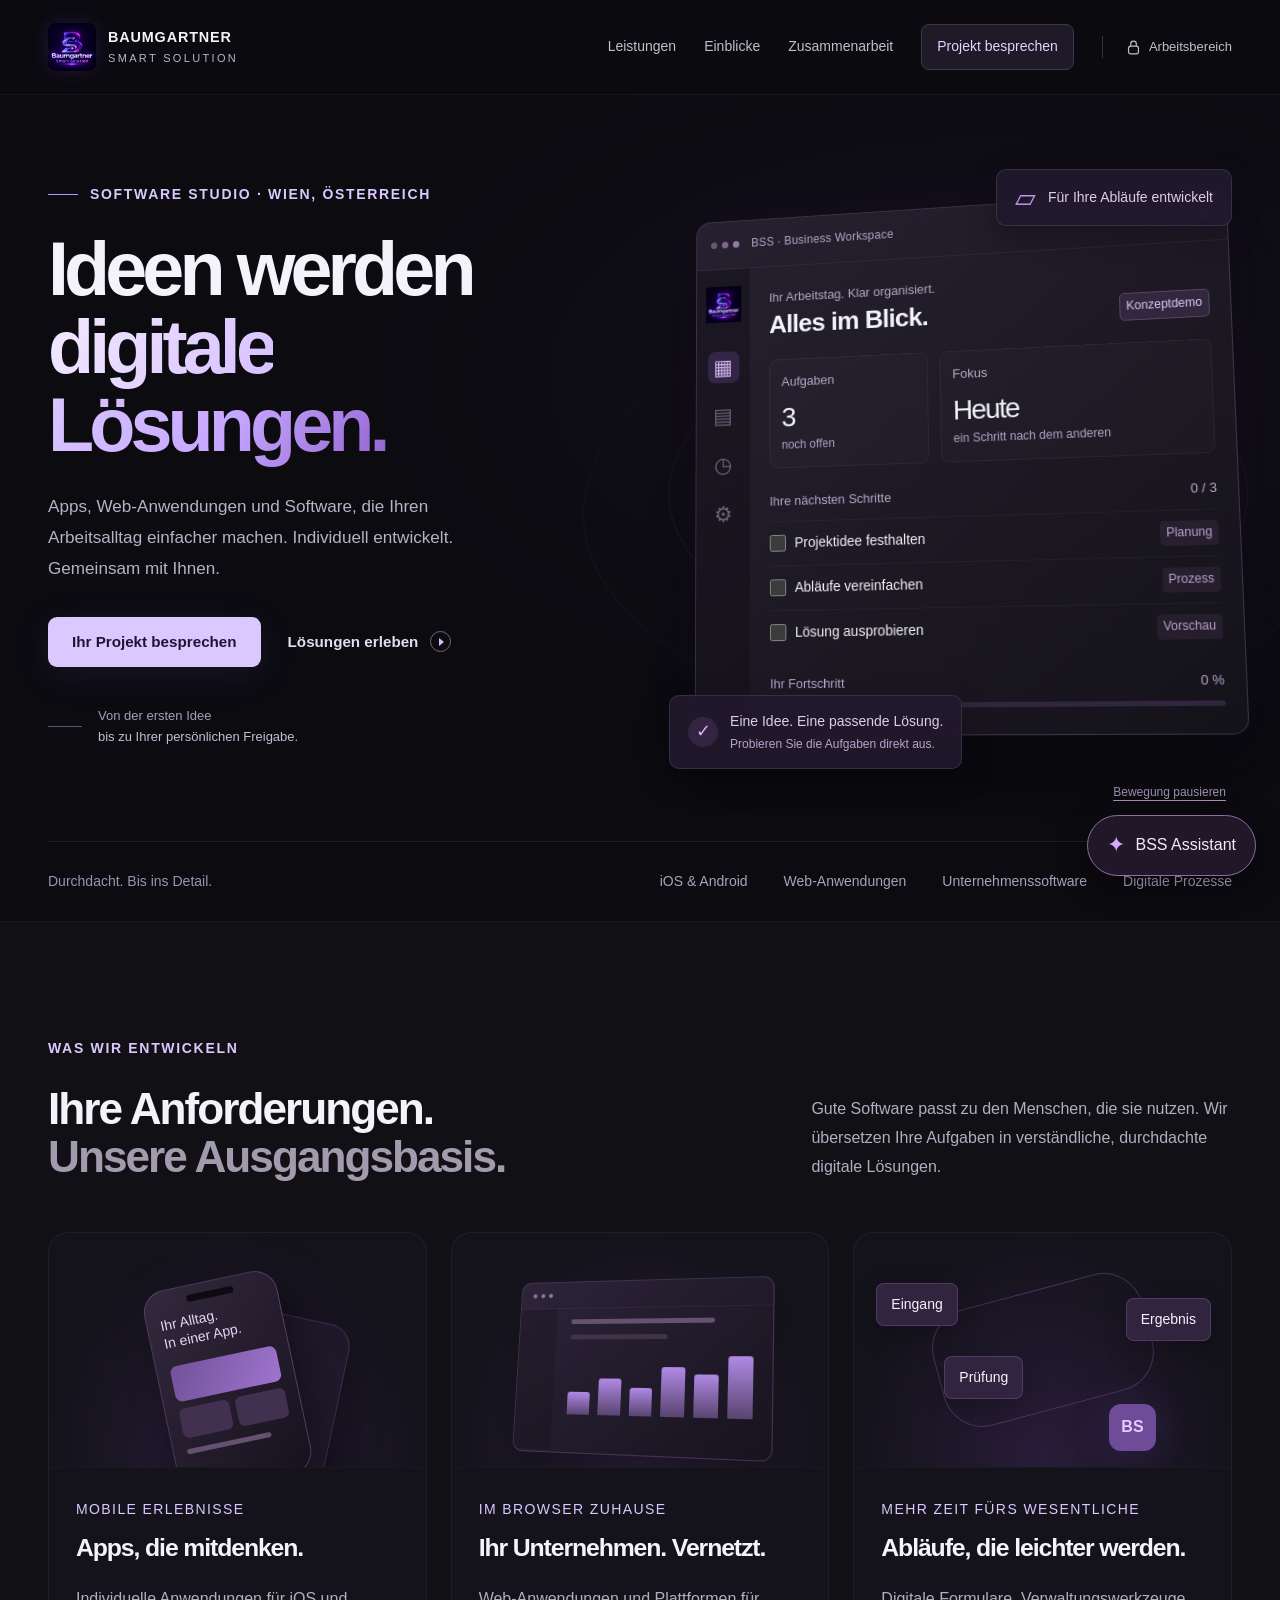
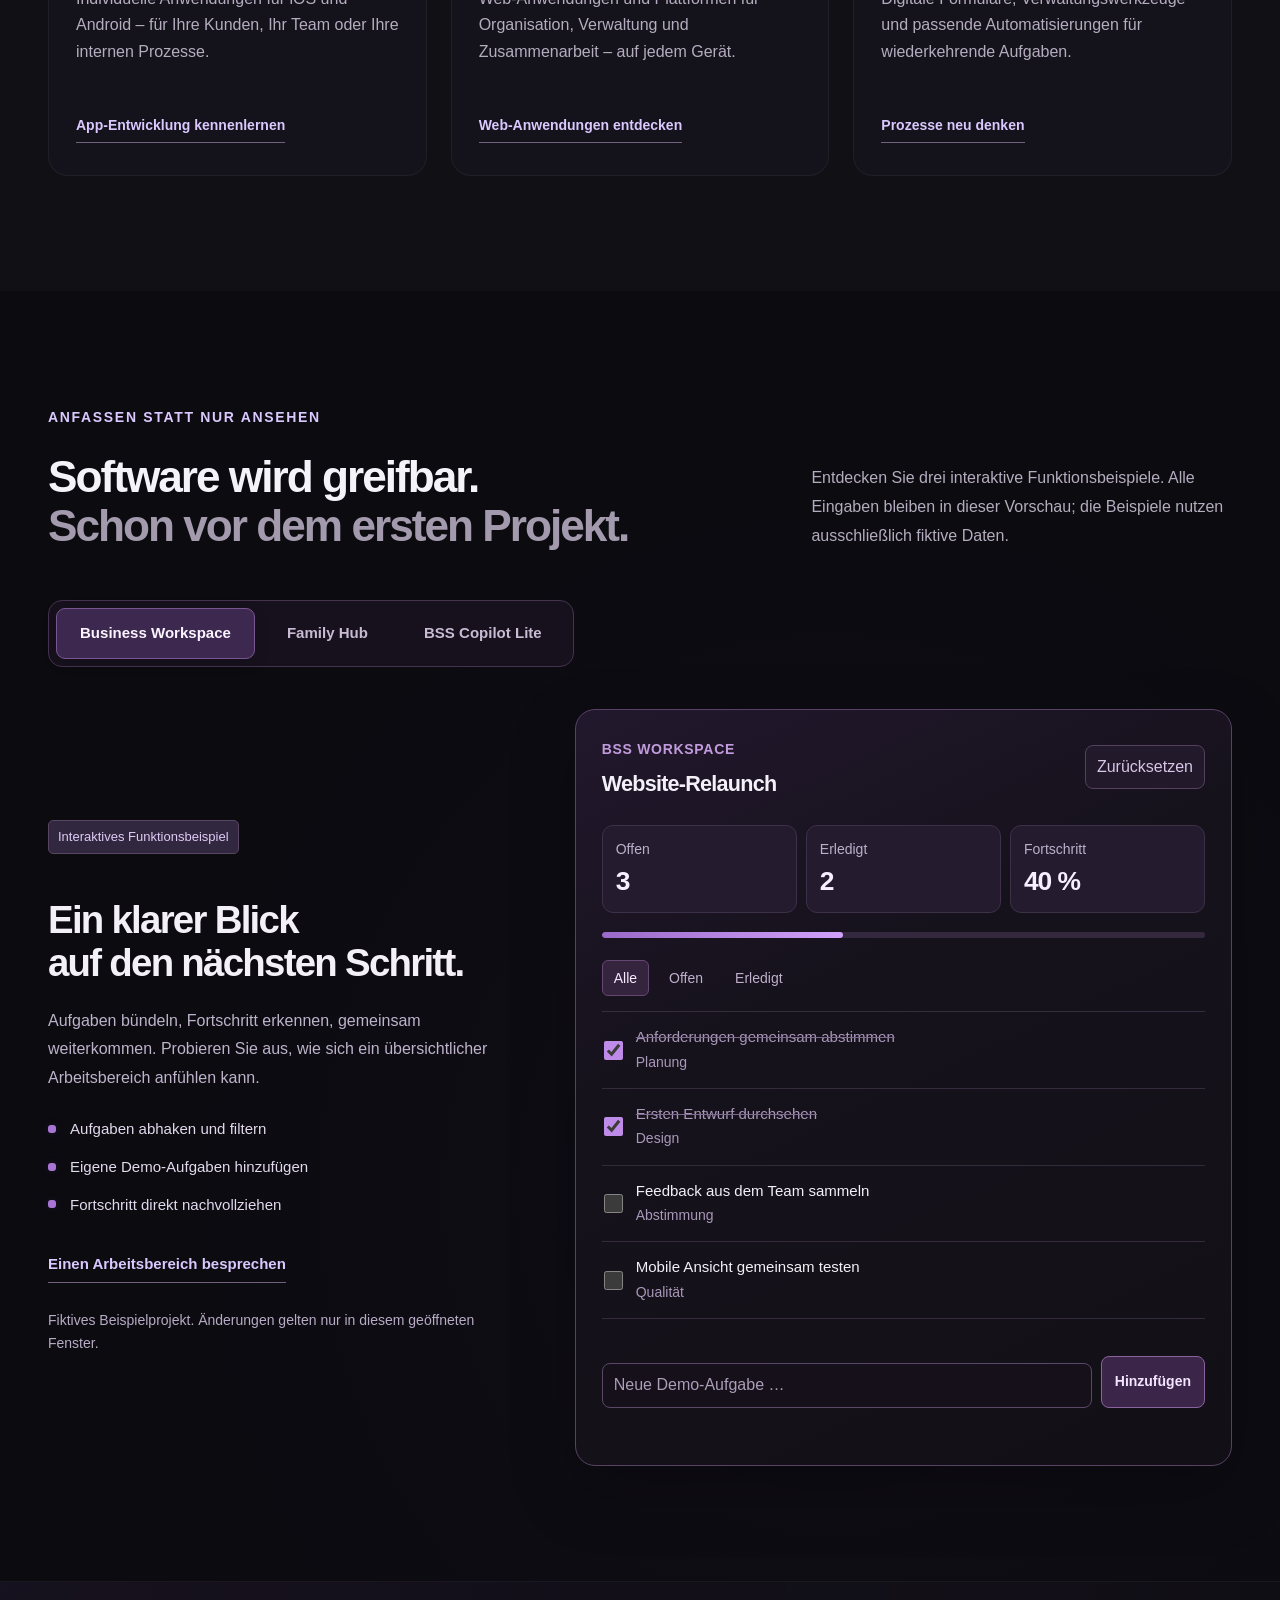
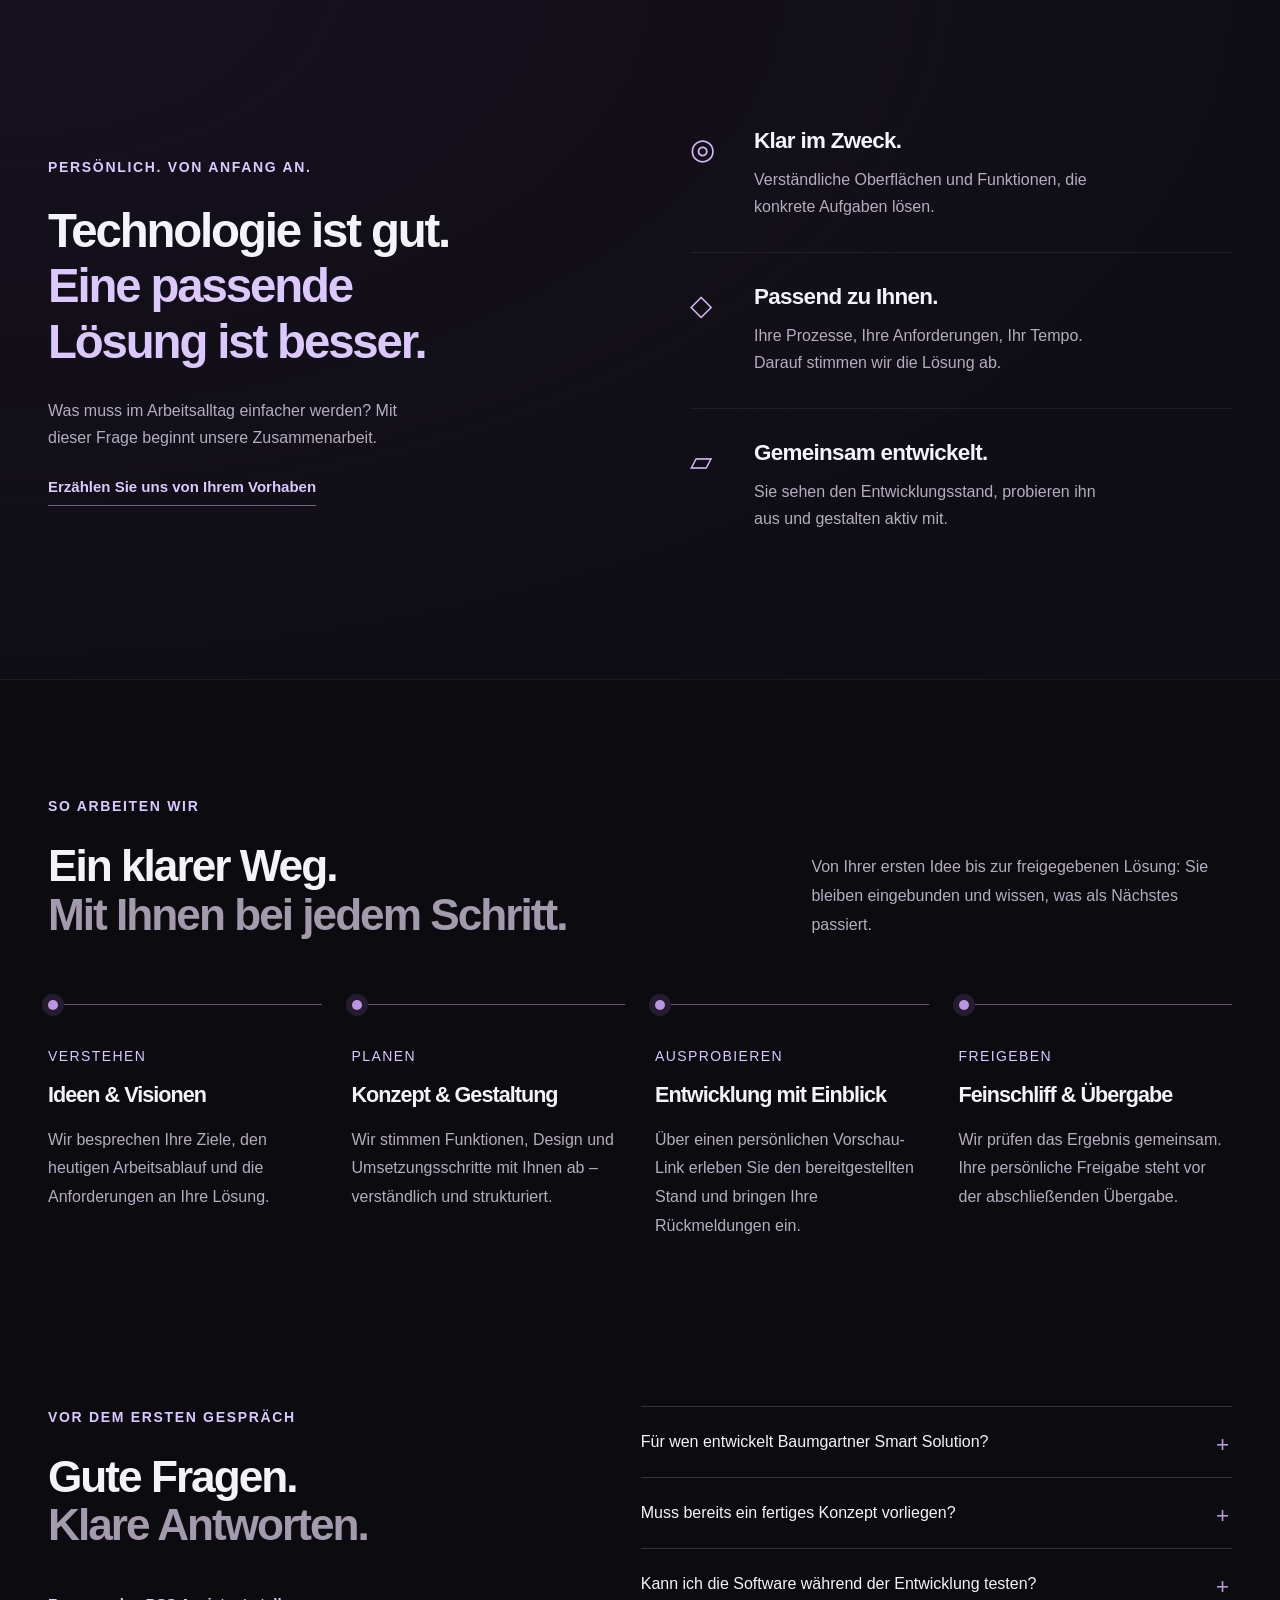
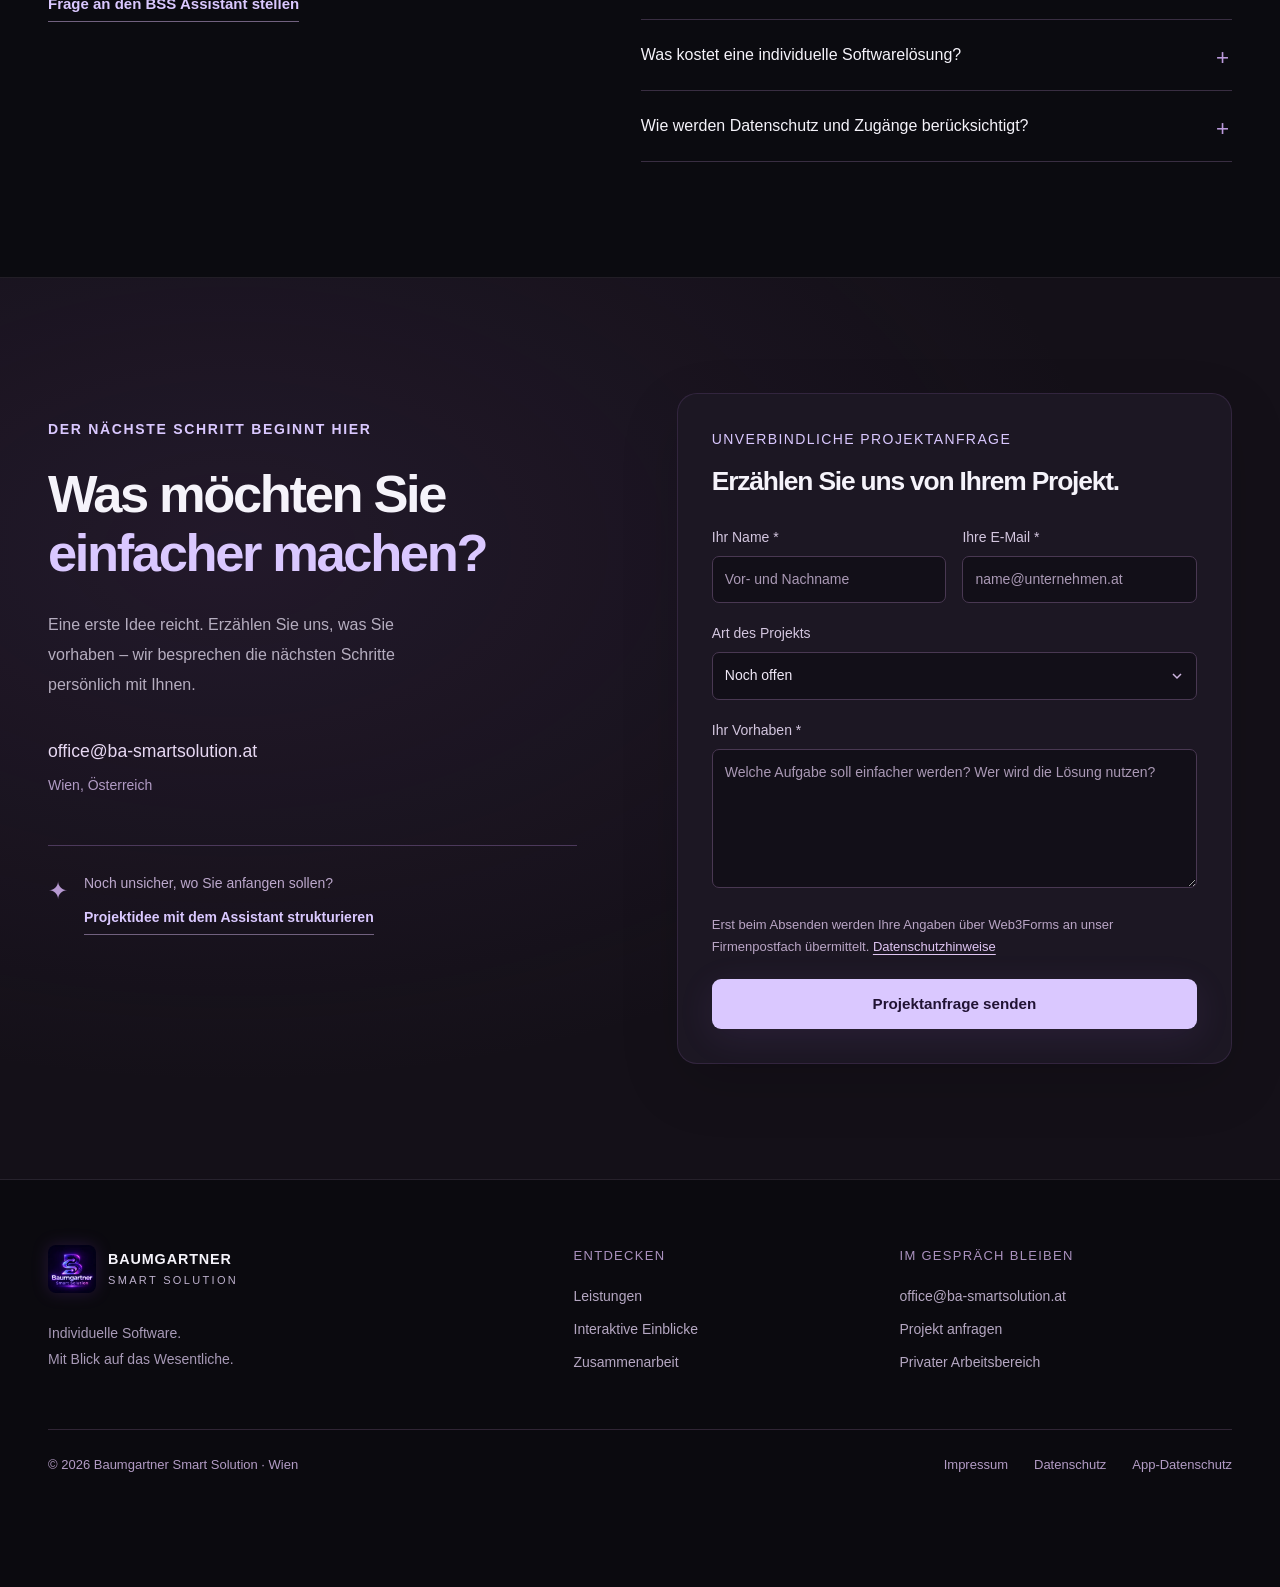
==== commit 3e8c2fc5: "Keep privacy controls clear of the floating assistant" ====
--- a/index.html
+++ b/index.html
@@ -5,7 +5,7 @@
 <title>Apps & Software aus Wien · Baumgartner Smart Solution</title><meta name="google-site-verification" content="pA-c0gur_8E8bolG58NgDhVEgGMbkSLI1B_qyQHLnXA"><meta name="referrer" content="strict-origin"><script src="/assets/public-config.js?v=98e39e7681a27174"></script><script type="module" src="/assets/analytics.js?v=fdeb63811a330b13"></script>
 <meta name="description" content="Baumgartner Smart Solution entwickelt individuelle Apps, Web-Anwendungen und Unternehmenssoftware in Wien. Entdecken Sie interaktive Beispiele und besprechen Sie Ihr Projekt.">
 <meta property="og:title" content="Baumgartner Smart Solution · Ideen werden digitale Lösungen."><meta property="og:description" content="Apps, Web-Anwendungen und Software für Ihren Arbeitsalltag. Persönlich geplant. Gemeinsam entwickelt. Aus Wien."><meta property="og:type" content="website"><meta property="og:locale" content="de_AT">
-<link rel="canonical" href="https://www.ba-smartsolution.at/"><link rel="icon" type="image/webp" href="/assets/bss-logo.webp?v=2179de34f382b040"><link rel="stylesheet" href="/assets/site.css?v=d6723d132695a896"><link rel="stylesheet" href="/assets/demos.css?v=bcd73ff5185b3aa0"><link rel="stylesheet" href="/assistant/assistant.css?v=01d568d391f324dd">
+<link rel="canonical" href="https://www.ba-smartsolution.at/"><link rel="icon" type="image/webp" href="/assets/bss-logo.webp?v=2179de34f382b040"><link rel="stylesheet" href="/assets/site.css?v=f07c1f18b81f6017"><link rel="stylesheet" href="/assets/demos.css?v=bcd73ff5185b3aa0"><link rel="stylesheet" href="/assistant/assistant.css?v=01d568d391f324dd">
 <script type="module" src="/assets/site.js?v=258b6f87236b6660"></script><script type="module" src="/assets/demos.js?v=f0a354f37ef0af17"></script><script type="module" src="/assistant/assistant.js?v=17778f30dd1446e3"></script>
 <meta property="og:url" content="https://www.ba-smartsolution.at/"><script type="application/ld+json">{"@context":"https://schema.org","@type":"ProfessionalService","name":"Baumgartner Smart Solution","url":"https://www.ba-smartsolution.at/","email":"office@ba-smartsolution.at","address":{"@type":"PostalAddress","addressLocality":"Wien","addressCountry":"AT"},"areaServed":"Österreich","description":"Individuelle Apps, Web-Anwendungen und Unternehmenssoftware aus Wien."}</script></head>
 <body id="start">
--- a/assets/site.css
+++ b/assets/site.css
@@ -6,12 +6,12 @@
 .section-intro{display:grid;grid-template-columns:1.3fr .8fr;align-items:end;gap:80px;margin-bottom:50px}.section-intro h2{margin-bottom:0}.section-intro>p{color:var(--muted);line-height:1.8;max-width:430px;margin-bottom:0}.services-section{background:#101015;border-top:1px solid #ffffff07}.services-grid{display:grid;grid-template-columns:repeat(3,1fr);gap:24px}.service-card{border:1px solid #ffffff0d;border-radius:var(--radius);overflow:hidden;background:#14131b;transition:border-color .3s,transform .3s}.service-card:hover{border-color:#785a945e;transform:translateY(-5px)}.service-art{height:235px;position:relative;overflow:hidden;background:radial-gradient(ellipse at 50% 95%,#4c2d6d5c,transparent 70%);border-bottom:1px solid #ffffff06;display:flex;align-items:center;justify-content:center}.service-body{padding:30px 27px 32px}.service-body h3{font-size:1.55rem}.service-body>p:not(.category){font-size:1rem;color:var(--muted);min-height:104px}.service-body .text-link{font-size:.875rem}.art-phone{position:relative;width:136px;height:207px;border:1px solid #8c6ab265;border-radius:23px;background:linear-gradient(135deg,#33283d,#17121e);padding:25px 13px 10px;transform:rotate(-12deg) translate(-16px,30px);box-shadow:10px 12px 40px #0006;z-index:2}.art-notch{width:48px;height:7px;border-radius:8px;background:#0d0a11;position:absolute;top:9px;left:44px}.art-greeting{font-size:.875rem;line-height:1.3;color:#e5d5f6;font-weight:500;display:block;margin-bottom:15px}.art-tile{display:block;height:36px;background:linear-gradient(120deg,#715298,#9f74d0);border-radius:7px}.art-tiles{display:flex;gap:6px;margin:7px 0}.art-tiles i{height:30px;flex:1;background:#41304f;border-radius:6px}.art-line{display:block;width:80%;height:5px;border-radius:3px;background:#655170;margin:11px 0}.art-line.short{width:55%;background:#3f3348}.ghost-phone{z-index:1;position:absolute;transform:rotate(12deg) translate(43px,54px);background:#241b2f;width:133px;height:198px;opacity:.7}.art-browser{width:265px;height:177px;border-radius:11px;border:1px solid #80649855;background:linear-gradient(140deg,#2d2439,#18131f);transform:perspective(700px) rotateY(-16deg) rotateX(8deg) translateY(17px);box-shadow:0 15px 30px #0004;overflow:hidden}.art-browser-dots{display:block;color:#8e779d;font-size:1.05rem;letter-spacing:3px;border-bottom:1px solid #ffffff0b;padding:0 12px;height:28px}.art-browser-grid{display:grid;grid-template-columns:42px 1fr;gap:15px;height:145px}.art-browser-grid>i{background:#100c1644;border-right:1px solid #ffffff05}.art-browser-grid>div{padding-right:18px}.art-data-bars{display:flex;gap:9px;height:66px;align-items:end;padding-top:3px}.art-data-bars i{flex:1;height:36%;border-radius:3px 3px 0 0;background:linear-gradient(#b08ae6,#59446f)}.art-data-bars i:nth-child(2){height:58%}.art-data-bars i:nth-child(3){height:45%}.art-data-bars i:nth-child(4){height:78%}.art-data-bars i:nth-child(5){height:66%}.art-data-bars i:nth-child(6){height:95%}.flow-route{position:absolute;border:1px solid #8560ab66;width:216px;height:120px;border-radius:40px;transform:rotate(-15deg)}.flow-node{position:absolute;font-size:.875rem;padding:9px 14px;background:#30243f;border:1px solid #79559777;border-radius:8px;box-shadow:0 8px 25px #0003}.flow-a{top:50px;left:22px}.flow-b{top:123px;left:90px}.flow-c{right:20px;top:65px}.flow-center{position:absolute;bottom:16px;right:75px;display:grid;place-items:center;width:47px;height:47px;border-radius:12px;background:#6f4c98;color:#e3cbff;font-weight:600;box-shadow:0 0 40px #8b4ddf30}.portfolio-section{background:radial-gradient(ellipse at 65% 70%,#4e2a7214,transparent 55%),#0b0b10}
 .approach-section{border-block:1px solid #ffffff0b;background:radial-gradient(ellipse at 0 0,#4c2b6d19,transparent 70%),#100e15}.approach-grid{display:grid;grid-template-columns:1fr 1fr;gap:100px;align-items:center}.approach-grid h2{font-size:clamp(2.25rem,3.7vw,3.85rem);line-height:1.18;margin-bottom:28px}.approach-grid>div>p:not(.eyebrow){color:var(--muted);max-width:380px;font-size:1rem}.approach-principles article{display:flex;gap:26px;padding:32px 0;border-bottom:1px solid #ffffff10}.approach-principles article:last-child{border:0}.principle-icon{flex:none;color:#d5b7f8;font-size:1.8rem;line-height:1.4;width:38px}.approach-principles h3{font-size:1.4rem;letter-spacing:-.03em;margin-bottom:12px}.approach-principles p{color:var(--muted);font-size:1rem;line-height:1.7;margin:0;max-width:350px}.process-grid{display:grid;grid-template-columns:repeat(4,1fr);gap:30px;margin-top:65px}.process-grid article{border-top:1px solid #6d527b;padding-top:40px;position:relative}.process-marker{position:absolute;width:10px;height:10px;left:0;top:-5px;border-radius:50%;background:#b996df;box-shadow:0 0 0 6px #251c32}.process-grid h3{font-size:1.35rem;line-height:1.25;margin-bottom:17px}.process-grid article>p:last-child{font-size:1rem;color:var(--muted);line-height:1.8;margin:0}.process-grid .category{font-size:.875rem}.faq-section{padding-top:50px}.faq-grid{display:grid;grid-template-columns:1fr 1.2fr;gap:100px}.faq-list{border-top:1px solid #392e42}.faq-list details{border-bottom:1px solid #392e42}.faq-list summary{font-size:1rem;font-weight:500;padding:23px 35px 23px 0;list-style:none;cursor:pointer;position:relative;line-height:1.5}.faq-list summary::-webkit-details-marker{display:none}.faq-list summary:after{content:"+";position:absolute;right:3px;top:21px;color:#bb9adc;font-size:1.4rem;font-weight:300}.faq-list details[open] summary:after{content:"−"}.faq-list details p{font-size:1rem;line-height:1.8;color:var(--muted);padding-right:32px;margin-bottom:26px}.faq-list details a{color:var(--purple-light);text-decoration:underline;text-underline-offset:3px}
 .contact-section{position:relative;background:radial-gradient(ellipse at 18% 30%,#62417d2e,transparent 60%),#141018;border-block:1px solid #ffffff0f}.contact-grid{display:grid;grid-template-columns:1fr 1.05fr;gap:100px;align-items:start}.contact-copy{padding-top:25px}.contact-copy h2{font-size:clamp(2.6rem,4.1vw,4.3rem);line-height:1.12;margin-bottom:28px}.contact-copy>p:not(.eyebrow){max-width:390px;color:var(--muted);line-height:1.85}.contact-details{display:flex;flex-direction:column;gap:8px;margin-top:38px}.contact-details a{font-size:1.1rem;color:#e7d8f3;overflow-wrap:anywhere}.contact-details span{font-size:.875rem;color:#b19bc4}.contact-note{margin-top:48px;border-top:1px solid #4c395b;padding-top:25px;display:flex;gap:16px}.contact-note>span{font-size:1.5rem;color:#b799d2}.contact-note p{font-size:.875rem;color:#bca8cc;line-height:1.8}.contact-note button{display:block;font-size:.875rem;margin-top:5px;line-height:1.6}.contact-card{background:#1c1723;border:1px solid #4b365c77;border-radius:var(--radius);padding:34px;box-shadow:0 20px 60px #0002}.contact-card h3{font-size:1.65rem;line-height:1.3;margin-bottom:28px}.form-row{display:grid;grid-template-columns:1fr 1fr;gap:16px}form label{display:block;font-size:.875rem;color:#d3c6df}form input,form select,form textarea{width:100%;background:#120f18;color:#f0e8f7;border:1px solid #493852;border-radius:7px;padding:11px 12px;min-height:47px;margin-top:7px;outline-offset:3px;transition:border-color .2s}form input::placeholder,form textarea::placeholder{color:#aa99b5;opacity:1}form input:hover,form select:hover,form textarea:hover{border-color:#705180}form input:focus,form select:focus,form textarea:focus{border-color:#c19ae6}form select{appearance:none;padding-right:32px;background-image:url("data:image/svg+xml,%3Csvg xmlns='http://www.w3.org/2000/svg' width='16' height='16' viewBox='0 0 16 16'%3E%3Cpath d='m4 6 4 4 4-4' fill='none' stroke='%23cdb4df' stroke-width='1.5'/%3E%3C/svg%3E");background-repeat:no-repeat;background-position:right 11px center}.contact-card form>label{margin-top:19px}.contact-card textarea{resize:vertical;min-height:125px}.form-hint{font-size:.8125rem;line-height:1.65;color:#b9a5c5;margin:19px 0 22px}.form-hint a{color:#dfc5f2;text-decoration:underline;text-underline-offset:3px}.contact-card button[type=submit]{width:100%}.form-status{color:#e3c5f6;font-size:.875rem;line-height:1.7}.form-status:not(:empty){border-top:1px solid #5b4068;margin-top:18px;padding-top:15px}.honey{position:absolute;left:-9999px;width:1px;height:1px;overflow:hidden}
-.footer{background:#0b0a0f;padding:65px 0 26px}.footer-main{display:grid;grid-template-columns:1.4fr .8fr 1fr;gap:60px;padding-bottom:55px}.footer-main>div>p{font-size:.875rem;line-height:1.8;color:#a89ab7;margin:20px 0 0}.footer-main nav{display:flex;flex-direction:column;gap:10px;align-items:flex-start;font-size:.875rem;color:#b5a7c2}.footer-main nav>span{font-size:.8125rem;letter-spacing:.1em;text-transform:uppercase;color:#aa91be;margin-bottom:8px}.footer-main nav a:hover{color:#e7d4fa}.footer-bottom{display:flex;justify-content:space-between;gap:25px;border-top:1px solid #302535;padding-top:24px;font-size:.8125rem;color:#b39cc5}.footer-bottom nav{display:flex;gap:26px}.footer a{overflow-wrap:anywhere}.legal-main{max-width:850px;margin:auto;padding:90px 24px 100px}.legal-main h1{font-size:clamp(2.7rem,5vw,4.5rem);margin:20px 0 35px}.legal-main h2{font-size:1.65rem;letter-spacing:-.025em;margin-top:42px}.legal-main p,.legal-main li{color:#c0b2cc;line-height:1.85}.legal-main a:not(.button){color:#dec5f7;text-decoration:underline;text-underline-offset:3px}.legal-main .back-link{font-size:.875rem}.legal-note{padding:20px 24px;border:1px solid #73528b;background:#332340;border-radius:10px;color:#e7d1f6}.service-page-hero{padding:95px 0 75px;max-width:950px}.service-page-hero h1{font-size:clamp(3rem,5vw,5.2rem);line-height:1.06}.service-page-hero p:not(.eyebrow){max-width:650px;font-size:1.15rem;line-height:1.8;color:var(--muted)}.service-detail-grid{display:grid;grid-template-columns:1fr 1fr;gap:70px;border-top:1px solid var(--line);padding:55px 0 80px}.service-detail-grid h2{font-size:2rem}.service-detail-grid p,.service-detail-grid li{color:var(--muted);line-height:1.8}.service-detail-grid li{margin-bottom:12px}.motion-paused *, .motion-paused *:before,.motion-paused *:after{animation-play-state:paused!important}.motion-paused .studio-window{transform:none!important}.reveal{opacity:1;transform:none}.js-motion .reveal.pending{opacity:0;transform:translateY(18px)}.js-motion .reveal{transition:opacity .65s ease,transform .65s ease}
+.footer{background:#0b0a0f;padding:65px 0 calc(112px + env(safe-area-inset-bottom,0px))}.footer-main{display:grid;grid-template-columns:1.4fr .8fr 1fr;gap:60px;padding-bottom:55px}.footer-main>div>p{font-size:.875rem;line-height:1.8;color:#a89ab7;margin:20px 0 0}.footer-main nav{display:flex;flex-direction:column;gap:10px;align-items:flex-start;font-size:.875rem;color:#b5a7c2}.footer-main nav>span{font-size:.8125rem;letter-spacing:.1em;text-transform:uppercase;color:#aa91be;margin-bottom:8px}.footer-main nav a:hover{color:#e7d4fa}.footer-bottom{display:flex;justify-content:space-between;gap:25px;border-top:1px solid #302535;padding-top:24px;font-size:.8125rem;color:#b39cc5}.footer-bottom nav{display:flex;gap:26px}.footer a{overflow-wrap:anywhere}.legal-main{max-width:850px;margin:auto;padding:90px 24px 100px}.legal-main h1{font-size:clamp(2.7rem,5vw,4.5rem);margin:20px 0 35px}.legal-main h2{font-size:1.65rem;letter-spacing:-.025em;margin-top:42px}.legal-main p,.legal-main li{color:#c0b2cc;line-height:1.85}.legal-main a:not(.button){color:#dec5f7;text-decoration:underline;text-underline-offset:3px}.legal-main .back-link{font-size:.875rem}.legal-note{padding:20px 24px;border:1px solid #73528b;background:#332340;border-radius:10px;color:#e7d1f6}.service-page-hero{padding:95px 0 75px;max-width:950px}.service-page-hero h1{font-size:clamp(3rem,5vw,5.2rem);line-height:1.06}.service-page-hero p:not(.eyebrow){max-width:650px;font-size:1.15rem;line-height:1.8;color:var(--muted)}.service-detail-grid{display:grid;grid-template-columns:1fr 1fr;gap:70px;border-top:1px solid var(--line);padding:55px 0 80px}.service-detail-grid h2{font-size:2rem}.service-detail-grid p,.service-detail-grid li{color:var(--muted);line-height:1.8}.service-detail-grid li{margin-bottom:12px}.motion-paused *, .motion-paused *:before,.motion-paused *:after{animation-play-state:paused!important}.motion-paused .studio-window{transform:none!important}.reveal{opacity:1;transform:none}.js-motion .reveal.pending{opacity:0;transform:translateY(18px)}.js-motion .reveal{transition:opacity .65s ease,transform .65s ease}
 @keyframes float-gently{0%,100%{transform:translateY(0)}50%{transform:translateY(-9px)}}
 @media(min-width:1450px){.hero-grid{min-height:760px}.hero-stage{min-height:555px}.hero h1{font-size:6.5rem}.top-label{top:6px}.bottom-label{bottom:4px}}
 @media(max-width:1180px){.container{width:calc(100% - 60px)}.nav-links{gap:20px}.workspace-link span{display:none}.workspace-link{padding-left:16px}.hero-grid{gap:28px}.hero h1{font-size:5.4vw}.hero-stage{min-height:500px}.mini-heading h2{font-size:1.4rem}.mini-main{padding:18px 15px}.task-tag{display:none}.studio-window{transform:rotateY(-6deg) rotateX(4deg) rotateZ(-1deg)}.floating-label{padding:12px 14px}.hero-signature{margin-top:26px}.section-intro{gap:55px}.approach-grid,.contact-grid,.faq-grid{gap:65px}.service-body{padding:26px 22px}.service-body h3{font-size:1.4rem}.service-body>p:not(.category){min-height:120px}.contact-card{padding:28px}.expertise-strip ul{gap:25px}}
 @media(max-width:960px){.nav{min-height:80px}.brand{font-size:.8rem}.brand img{width:42px;height:42px}.brand small{font-size:.61rem}.nav-links{gap:15px}.nav-links>a{font-size:.875rem}.nav-links .nav-contact{padding:8px 10px}.hero-grid{padding:65px 0 85px;gap:35px;grid-template-columns:1fr 1fr;min-height:0}.hero h1{font-size:5.6vw}.hero-lead{font-size:1rem}.hero .eyebrow{font-size:.75rem}.hero-stage{min-height:455px;padding-left:0}.mini-sidebar{display:none}.mini-workspace{grid-template-columns:1fr}.mini-stats{margin-bottom:14px}.mini-main{padding:18px}.mini-heading{margin-bottom:16px}.mini-stats strong{font-size:1.55rem}.floating-label{font-size:.8125rem;padding:10px 13px}.hero-actions{gap:10px;margin-top:25px}.hero-actions .button{font-size:.875rem;padding:12px 17px}.hero-actions .button-text{padding-left:0}.expertise-strip{gap:20px}.expertise-strip>span{display:none}.expertise-strip ul{width:100%;justify-content:space-between;gap:20px}.section{padding:85px 0}.section-intro{gap:40px;margin-bottom:38px}.services-grid{gap:15px}.service-art{height:200px}.service-body{padding:22px 18px}.service-body h3{font-size:1.25rem}.service-body>p:not(.category){min-height:145px}.art-browser{width:220px}.flow-a{left:10px}.flow-b{left:50px}.flow-c{right:8px}.approach-grid,.contact-grid{gap:40px}.process-grid{grid-template-columns:repeat(2,1fr);gap:60px 35px}.process-grid p{max-width:310px}.faq-grid{gap:45px;grid-template-columns:.8fr 1.2fr}.contact-grid{grid-template-columns:.9fr 1.1fr}.contact-card{padding:24px}.form-row{grid-template-columns:1fr;gap:17px}.footer-main{gap:40px;grid-template-columns:1.2fr .8fr 1fr}}
-@media(max-width:760px){html{scroll-padding-top:85px}.container{width:calc(100% - 40px)}.nav{min-height:75px}.brand{font-size:.81rem}.brand img{width:42px;height:42px}.menu-toggle{display:flex;align-items:center;gap:9px;color:#dbc8ec;border:1px solid #4b355e;border-radius:7px;background:#1d1429;padding:9px 12px;font-size:.875rem;min-height:44px}.menu-lines{width:15px;height:10px;border-block:1px solid #d9c3ee;position:relative}.menu-lines:after{content:"";position:absolute;top:4px;left:0;width:10px;height:1px;background:#d9c3ee}.nav-links{display:none;position:absolute;top:75px;left:0;right:0;flex-direction:column;align-items:stretch;gap:0;padding:12px 20px 22px;background:#130e1cf7;backdrop-filter:blur(20px);border-bottom:1px solid #574065;box-shadow:0 12px 25px #0005}.nav-links.open{display:flex}.nav-links>a{padding:13px 10px;font-size:1rem;border-bottom:1px solid #34273c;min-height:48px}.nav-links .nav-contact{padding:13px 14px;margin-top:13px;text-align:center}.nav-links .workspace-link{border-left:none;border-bottom:0;justify-content:center;margin-top:8px;padding:12px}.workspace-link span{display:inline;font-size:.875rem}.hero-grid{grid-template-columns:1fr;gap:40px;padding:55px 0 85px}.hero h1{font-size:clamp(3.1rem,10.1vw,5.4rem);max-width:650px;line-height:1.03;margin-bottom:24px}.desktop-break{display:none}.hero .eyebrow{font-size:.75rem;margin-bottom:25px;letter-spacing:.08em}.hero-lead{max-width:500px;font-size:1rem;line-height:1.8}.hero-actions{gap:16px;margin-top:28px}.hero-actions .button{min-height:49px}.hero-signature{display:none}.hero-stage{max-width:540px;width:100%;min-height:490px;margin:auto;padding:25px 12px}.studio-window{max-width:460px;transform:rotateY(-5deg) rotateX(3deg) rotateZ(-1.5deg)}.mini-sidebar{display:flex}.mini-workspace{grid-template-columns:54px 1fr}.mini-main{padding:21px 18px}.mini-heading h2{font-size:1.6rem}.mini-stats strong{font-size:1.65rem}.mini-tasks label{min-height:43px}.top-label{top:-4px;right:5px}.bottom-label{bottom:-6px;left:0}.motion-control{bottom:-46px;right:6px}.expertise-strip{padding:23px 0}.expertise-strip ul{display:grid;grid-template-columns:1fr 1fr;gap:14px;text-align:center;font-size:.875rem}.section{padding:72px 0}.section-intro{grid-template-columns:1fr;gap:23px;margin-bottom:35px}.section-intro h2{font-size:2.25rem;line-height:1.13}.section-intro>p{max-width:530px;font-size:1rem}.eyebrow{font-size:.8125rem;margin-bottom:19px}.services-grid{grid-template-columns:1fr;gap:20px}.service-card{display:grid;grid-template-columns:.85fr 1.15fr}.service-art{height:100%;min-height:255px;border-bottom:0;border-right:1px solid #ffffff06}.service-body{padding:30px 24px}.service-body h3{font-size:1.4rem}.service-body>p:not(.category){min-height:0;font-size:1rem;margin-bottom:19px}.art-phone{width:125px;transform:rotate(-10deg) translate(-8px,22px)}.ghost-phone{transform:rotate(13deg) translate(31px,43px)}.art-browser{width:215px;transform:perspective(500px) rotateY(-17deg) rotateX(8deg) translate(15px,14px)}.flow-c{right:4px;top:68px}.flow-a{left:7px;top:38px}.flow-b{top:140px;left:20px}.flow-center{right:40px}.approach-grid{grid-template-columns:1fr;gap:35px}.approach-grid h2{font-size:2.65rem}.approach-grid>div>p:not(.eyebrow){max-width:500px}.approach-principles article{padding:25px 0;gap:19px}.approach-principles p{max-width:none}.process-grid{gap:50px 25px;margin-top:50px}.process-grid article{padding-top:29px}.process-grid h3{font-size:1.3rem}.faq-grid{grid-template-columns:1fr;gap:30px}.faq-grid h2{font-size:2.3rem}.faq-list summary{font-size:1rem;padding:20px 35px 20px 0}.contact-grid{grid-template-columns:1fr;gap:35px}.contact-copy{padding:0}.contact-copy h2{font-size:2.75rem}.contact-copy>p:not(.eyebrow){max-width:530px}.contact-details{margin-top:25px}.contact-note{margin-top:25px;padding-top:20px}.contact-card{padding:28px}.form-row{grid-template-columns:1fr 1fr}.contact-card h3{font-size:1.6rem}.footer{padding:50px 0 25px}.footer-main{grid-template-columns:1fr 1fr;gap:35px 25px;padding-bottom:35px}.footer-main>div{grid-column:1/-1}.footer-main>div>p{margin-top:16px}.footer-bottom{flex-direction:column;gap:16px}.footer-bottom nav{gap:24px;flex-wrap:wrap}.service-page-hero{padding:65px 0 45px}.service-page-hero h1{font-size:3rem}.service-page-hero p:not(.eyebrow){font-size:1rem}.service-detail-grid{grid-template-columns:1fr;gap:30px;padding-top:35px}.legal-main{padding-top:50px}.legal-main h1{font-size:2.5rem;overflow-wrap:break-word}}
+@media(max-width:760px){html{scroll-padding-top:85px}.container{width:calc(100% - 40px)}.nav{min-height:75px}.brand{font-size:.81rem}.brand img{width:42px;height:42px}.menu-toggle{display:flex;align-items:center;gap:9px;color:#dbc8ec;border:1px solid #4b355e;border-radius:7px;background:#1d1429;padding:9px 12px;font-size:.875rem;min-height:44px}.menu-lines{width:15px;height:10px;border-block:1px solid #d9c3ee;position:relative}.menu-lines:after{content:"";position:absolute;top:4px;left:0;width:10px;height:1px;background:#d9c3ee}.nav-links{display:none;position:absolute;top:75px;left:0;right:0;flex-direction:column;align-items:stretch;gap:0;padding:12px 20px 22px;background:#130e1cf7;backdrop-filter:blur(20px);border-bottom:1px solid #574065;box-shadow:0 12px 25px #0005}.nav-links.open{display:flex}.nav-links>a{padding:13px 10px;font-size:1rem;border-bottom:1px solid #34273c;min-height:48px}.nav-links .nav-contact{padding:13px 14px;margin-top:13px;text-align:center}.nav-links .workspace-link{border-left:none;border-bottom:0;justify-content:center;margin-top:8px;padding:12px}.workspace-link span{display:inline;font-size:.875rem}.hero-grid{grid-template-columns:1fr;gap:40px;padding:55px 0 85px}.hero h1{font-size:clamp(3.1rem,10.1vw,5.4rem);max-width:650px;line-height:1.03;margin-bottom:24px}.desktop-break{display:none}.hero .eyebrow{font-size:.75rem;margin-bottom:25px;letter-spacing:.08em}.hero-lead{max-width:500px;font-size:1rem;line-height:1.8}.hero-actions{gap:16px;margin-top:28px}.hero-actions .button{min-height:49px}.hero-signature{display:none}.hero-stage{max-width:540px;width:100%;min-height:490px;margin:auto;padding:25px 12px}.studio-window{max-width:460px;transform:rotateY(-5deg) rotateX(3deg) rotateZ(-1.5deg)}.mini-sidebar{display:flex}.mini-workspace{grid-template-columns:54px 1fr}.mini-main{padding:21px 18px}.mini-heading h2{font-size:1.6rem}.mini-stats strong{font-size:1.65rem}.mini-tasks label{min-height:43px}.top-label{top:-4px;right:5px}.bottom-label{bottom:-6px;left:0}.motion-control{bottom:-46px;right:6px}.expertise-strip{padding:23px 0}.expertise-strip ul{display:grid;grid-template-columns:1fr 1fr;gap:14px;text-align:center;font-size:.875rem}.section{padding:72px 0}.section-intro{grid-template-columns:1fr;gap:23px;margin-bottom:35px}.section-intro h2{font-size:2.25rem;line-height:1.13}.section-intro>p{max-width:530px;font-size:1rem}.eyebrow{font-size:.8125rem;margin-bottom:19px}.services-grid{grid-template-columns:1fr;gap:20px}.service-card{display:grid;grid-template-columns:.85fr 1.15fr}.service-art{height:100%;min-height:255px;border-bottom:0;border-right:1px solid #ffffff06}.service-body{padding:30px 24px}.service-body h3{font-size:1.4rem}.service-body>p:not(.category){min-height:0;font-size:1rem;margin-bottom:19px}.art-phone{width:125px;transform:rotate(-10deg) translate(-8px,22px)}.ghost-phone{transform:rotate(13deg) translate(31px,43px)}.art-browser{width:215px;transform:perspective(500px) rotateY(-17deg) rotateX(8deg) translate(15px,14px)}.flow-c{right:4px;top:68px}.flow-a{left:7px;top:38px}.flow-b{top:140px;left:20px}.flow-center{right:40px}.approach-grid{grid-template-columns:1fr;gap:35px}.approach-grid h2{font-size:2.65rem}.approach-grid>div>p:not(.eyebrow){max-width:500px}.approach-principles article{padding:25px 0;gap:19px}.approach-principles p{max-width:none}.process-grid{gap:50px 25px;margin-top:50px}.process-grid article{padding-top:29px}.process-grid h3{font-size:1.3rem}.faq-grid{grid-template-columns:1fr;gap:30px}.faq-grid h2{font-size:2.3rem}.faq-list summary{font-size:1rem;padding:20px 35px 20px 0}.contact-grid{grid-template-columns:1fr;gap:35px}.contact-copy{padding:0}.contact-copy h2{font-size:2.75rem}.contact-copy>p:not(.eyebrow){max-width:530px}.contact-details{margin-top:25px}.contact-note{margin-top:25px;padding-top:20px}.contact-card{padding:28px}.form-row{grid-template-columns:1fr 1fr}.contact-card h3{font-size:1.6rem}.footer{padding:50px 0 calc(104px + env(safe-area-inset-bottom,0px))}.footer-main{grid-template-columns:1fr 1fr;gap:35px 25px;padding-bottom:35px}.footer-main>div{grid-column:1/-1}.footer-main>div>p{margin-top:16px}.footer-bottom{flex-direction:column;gap:16px}.footer-bottom nav{gap:24px;flex-wrap:wrap}.service-page-hero{padding:65px 0 45px}.service-page-hero h1{font-size:3rem}.service-page-hero p:not(.eyebrow){font-size:1rem}.service-detail-grid{grid-template-columns:1fr;gap:30px;padding-top:35px}.legal-main{padding-top:50px}.legal-main h1{font-size:2.5rem;overflow-wrap:break-word}}
 @media(max-width:430px){.container{width:calc(100% - 36px)}.brand{font-size:.75rem;gap:8px}.brand small{font-size:.58rem}.brand img{width:38px;height:38px}.menu-toggle{padding:8px 10px}.hero-grid{padding-top:44px;gap:30px}.hero h1{font-size:3.25rem}.hero-stage{min-height:465px;padding:20px 1px}.mini-sidebar{display:none}.mini-workspace{grid-template-columns:1fr}.mini-main{padding:23px 18px}.window-toolbar{padding:12px;font-size:.75rem}.mini-heading h2{font-size:1.5rem}.top-label{font-size:.8125rem;padding:8px 10px;top:-5px}.bottom-label{font-size:.8125rem;padding:11px 12px;bottom:0}.hero-actions{gap:14px}.hero-actions .button-text{font-size:.875rem}.hero-actions .button-primary{font-size:.875rem;padding-inline:16px}.expertise-strip ul{font-size:.8125rem;gap:13px 7px}.section-intro h2{font-size:2rem}.service-card{display:block}.service-art{height:190px;min-height:0;border-right:0;border-bottom:1px solid #ffffff06}.service-body{padding:25px}.art-browser{width:250px}.flow-a{left:38px;top:30px}.flow-b{left:95px;top:102px}.flow-c{right:35px;top:45px}.flow-center{right:69px;bottom:8px}.process-grid{grid-template-columns:1fr;gap:40px}.process-grid article{padding-top:25px}.process-grid article>p:last-child{max-width:none}.contact-card{padding:25px 21px}.form-row{grid-template-columns:1fr;gap:17px}.contact-copy h2{font-size:2.5rem}.footer-main{gap:32px 18px}.footer-main nav{font-size:.875rem}.footer-main nav>span{font-size:.75rem}.footer-bottom nav{gap:17px}}
 @media(prefers-reduced-motion:reduce){html{scroll-behavior:auto}*,*:before,*:after{animation:none!important;transition:none!important}.studio-window{transform:none!important}.js-motion .reveal.pending{opacity:1;transform:none}.motion-control{display:none}}
 @media print{body{background:#fff;color:#111}.site-header,.hero-stage,.service-art,.motion-control,#bss-assistant-root,.contact-card,.footer{display:none}.container{width:100%}.section{padding:20px 0;border:0;background:#fff}.hero-grid,.section-intro,.approach-grid,.faq-grid,.contact-grid{display:block}.hero h1{font-size:36px}.hero h1 span{color:#333;-webkit-text-fill-color:#333}.hero h1 br{display:none}.hero,.services-section{background:#fff}.hero-lead,.section p,.accent,.text-muted,.eyebrow{color:#333}.services-grid{display:block}.service-card{border:1px solid #ccc;break-inside:avoid;background:#fff;margin-bottom:12px}a{color:#222;text-decoration:underline}.button{border:1px solid #aaa;background:#fff;color:#222}}
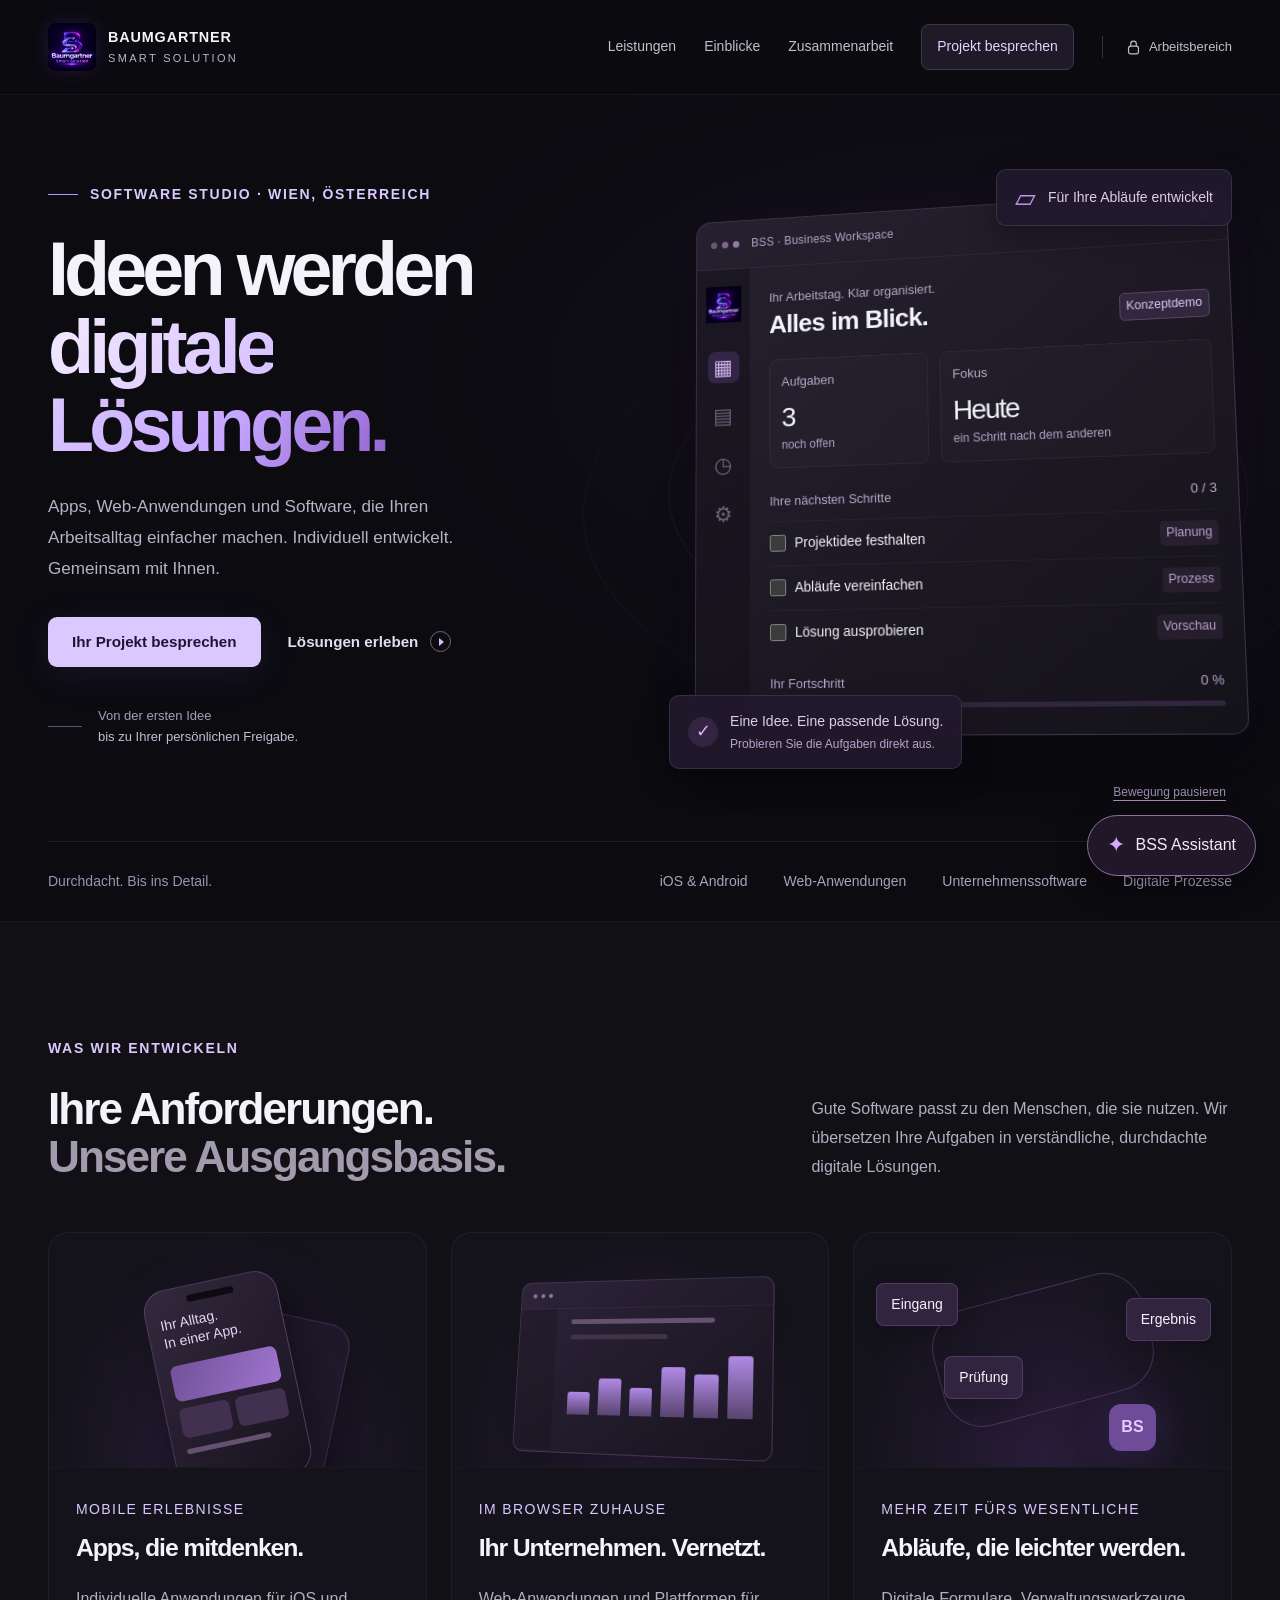
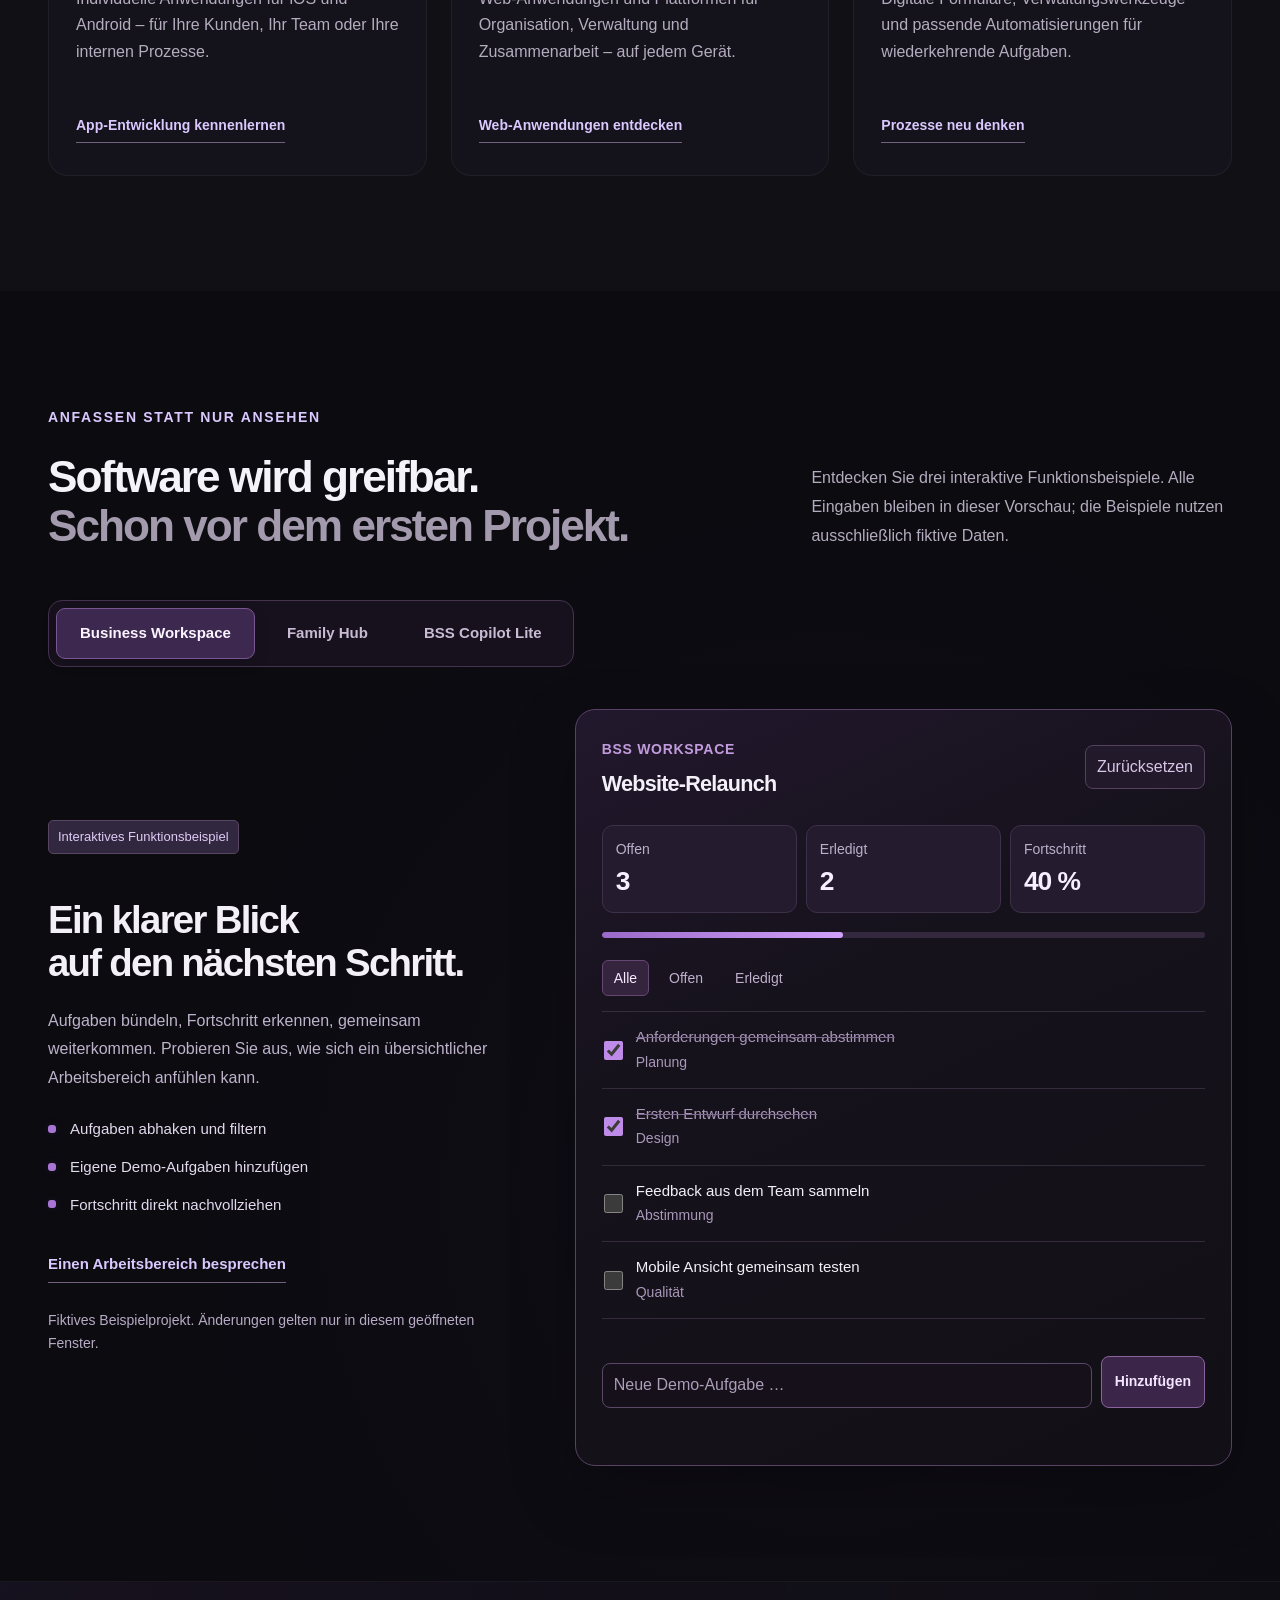
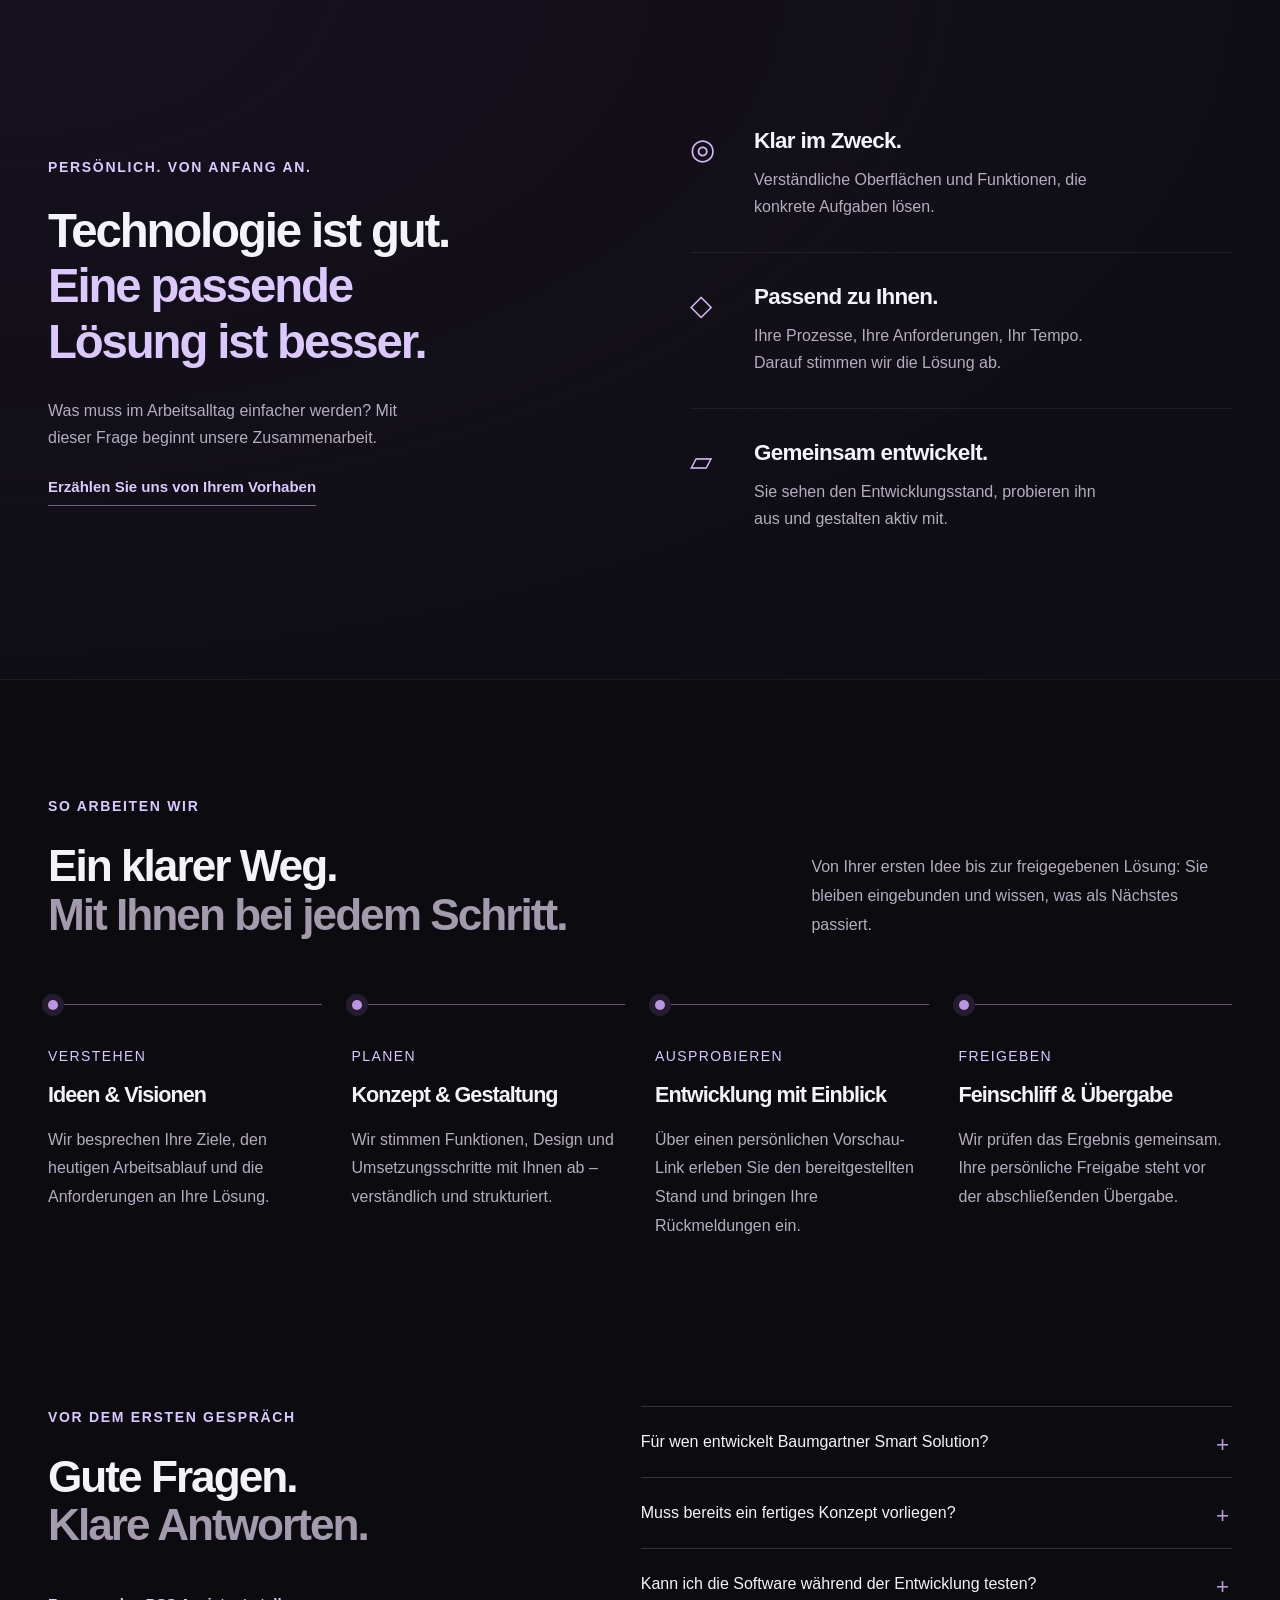
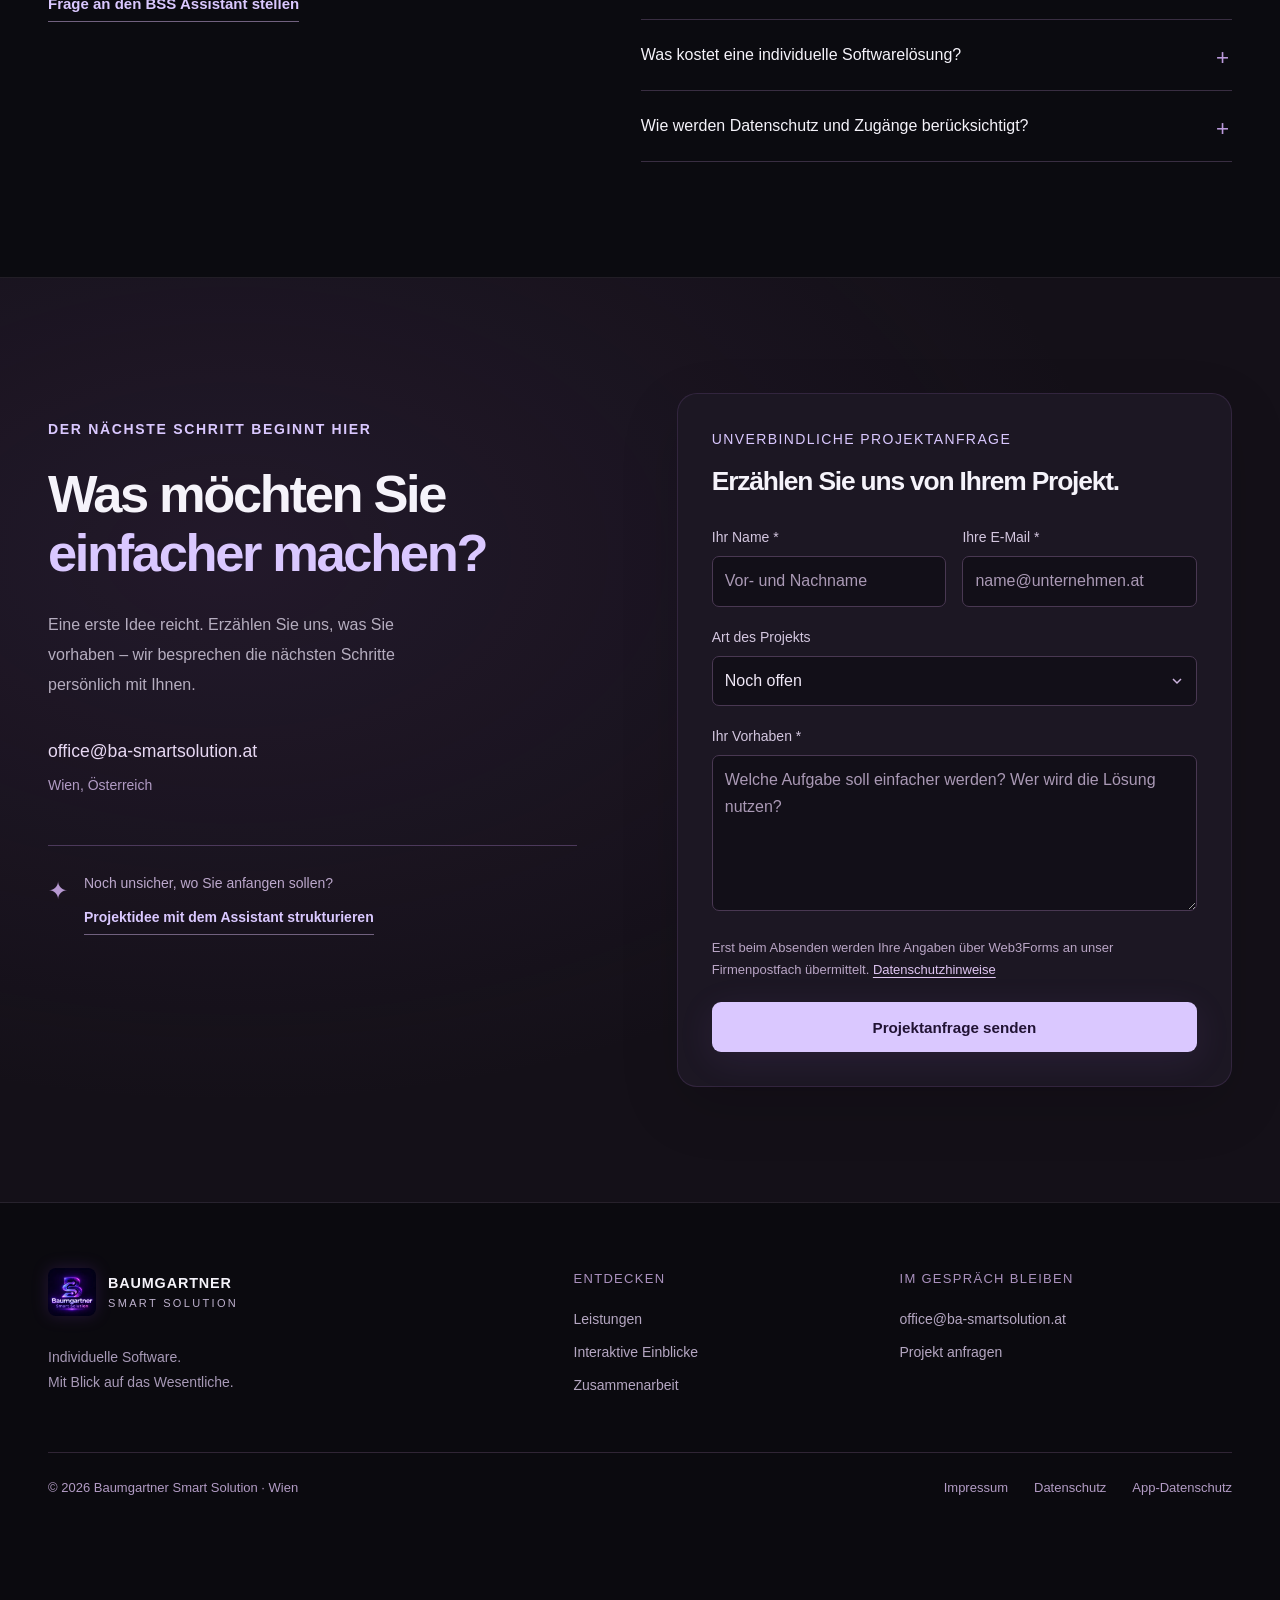
==== commit 18bccfd4: "Fix mobile inquiry feedback and refine privacy, pricing and cookie banner" ====
--- a/index.html
+++ b/index.html
@@ -2,11 +2,11 @@
 <html lang="de-AT" data-bss-public="true">
 <head>
 <meta charset="utf-8"><meta name="viewport" content="width=device-width,initial-scale=1"><meta name="robots" content="index,follow"><meta name="theme-color" content="#0b0b10">
-<title>Apps & Software aus Wien · Baumgartner Smart Solution</title><meta name="google-site-verification" content="pA-c0gur_8E8bolG58NgDhVEgGMbkSLI1B_qyQHLnXA"><meta name="referrer" content="strict-origin"><script src="/assets/public-config.js?v=98e39e7681a27174"></script><script type="module" src="/assets/analytics.js?v=fdeb63811a330b13"></script>
+<title>Apps & Software aus Wien · Baumgartner Smart Solution</title><meta name="google-site-verification" content="pA-c0gur_8E8bolG58NgDhVEgGMbkSLI1B_qyQHLnXA"><meta name="referrer" content="strict-origin"><script src="/assets/public-config.js?v=98e39e7681a27174"></script><script type="module" src="/assets/analytics.js?v=cca6bf2f4d1f14a4"></script>
 <meta name="description" content="Baumgartner Smart Solution entwickelt individuelle Apps, Web-Anwendungen und Unternehmenssoftware in Wien. Entdecken Sie interaktive Beispiele und besprechen Sie Ihr Projekt.">
 <meta property="og:title" content="Baumgartner Smart Solution · Ideen werden digitale Lösungen."><meta property="og:description" content="Apps, Web-Anwendungen und Software für Ihren Arbeitsalltag. Persönlich geplant. Gemeinsam entwickelt. Aus Wien."><meta property="og:type" content="website"><meta property="og:locale" content="de_AT">
-<link rel="canonical" href="https://www.ba-smartsolution.at/"><link rel="icon" type="image/webp" href="/assets/bss-logo.webp?v=2179de34f382b040"><link rel="stylesheet" href="/assets/site.css?v=f07c1f18b81f6017"><link rel="stylesheet" href="/assets/demos.css?v=bcd73ff5185b3aa0"><link rel="stylesheet" href="/assistant/assistant.css?v=01d568d391f324dd">
-<script type="module" src="/assets/site.js?v=258b6f87236b6660"></script><script type="module" src="/assets/demos.js?v=f0a354f37ef0af17"></script><script type="module" src="/assistant/assistant.js?v=17778f30dd1446e3"></script>
+<link rel="canonical" href="https://www.ba-smartsolution.at/"><link rel="icon" type="image/webp" href="/assets/bss-logo.webp?v=2179de34f382b040"><link rel="stylesheet" href="/assets/site.css?v=3e92d8ab66f64aaa"><link rel="stylesheet" href="/assets/demos.css?v=bcd73ff5185b3aa0"><link rel="stylesheet" href="/assistant/assistant.css?v=4bc75f6904504230">
+<script type="module" src="/assets/site.js?v=75fe4beefe0dc93e"></script><script type="module" src="/assets/demos.js?v=f0a354f37ef0af17"></script><script type="module" src="/assistant/assistant.js?v=823b40114edd2e9f"></script>
 <meta property="og:url" content="https://www.ba-smartsolution.at/"><script type="application/ld+json">{"@context":"https://schema.org","@type":"ProfessionalService","name":"Baumgartner Smart Solution","url":"https://www.ba-smartsolution.at/","email":"office@ba-smartsolution.at","address":{"@type":"PostalAddress","addressLocality":"Wien","addressCountry":"AT"},"areaServed":"Österreich","description":"Individuelle Apps, Web-Anwendungen und Unternehmenssoftware aus Wien."}</script></head>
 <body id="start">
 <a class="skip-link" href="#main">Zum Inhalt</a>
@@ -124,10 +124,10 @@
 
 <section id="ablauf" class="section process-section" aria-labelledby="processTitle"><div class="container"><div class="section-intro"><div><p class="eyebrow">So arbeiten wir</p><h2 id="processTitle">Ein klarer Weg.<br><span class="text-muted">Mit Ihnen bei jedem Schritt.</span></h2></div><p>Von Ihrer ersten Idee bis zur freigegebenen Lösung: Sie bleiben eingebunden und wissen, was als Nächstes passiert.</p></div><div class="process-grid"><article><span class="process-marker" aria-hidden="true"></span><p class="category">Verstehen</p><h3>Ideen & Visionen</h3><p>Wir besprechen Ihre Ziele, den heutigen Arbeitsablauf und die Anforderungen an Ihre Lösung.</p></article><article><span class="process-marker" aria-hidden="true"></span><p class="category">Planen</p><h3>Konzept & Gestaltung</h3><p>Wir stimmen Funktionen, Design und Umsetzungsschritte mit Ihnen ab – verständlich und strukturiert.</p></article><article><span class="process-marker" aria-hidden="true"></span><p class="category">Ausprobieren</p><h3>Entwicklung mit Einblick</h3><p>Über einen persönlichen Vorschau-Link erleben Sie den bereitgestellten Stand und bringen Ihre Rückmeldungen ein.</p></article><article><span class="process-marker" aria-hidden="true"></span><p class="category">Freigeben</p><h3>Feinschliff & Übergabe</h3><p>Wir prüfen das Ergebnis gemeinsam. Ihre persönliche Freigabe steht vor der abschließenden Übergabe.</p></article></div></div></section>
 
-<section class="section faq-section" aria-labelledby="faqTitle"><div class="container faq-grid"><div><p class="eyebrow">Vor dem ersten Gespräch</p><h2 id="faqTitle">Gute Fragen.<br><span class="text-muted">Klare Antworten.</span></h2><button class="text-link" type="button" id="openAssistant">Frage an den BSS Assistant stellen</button></div><div class="faq-list"><details><summary>Für wen entwickelt Baumgartner Smart Solution?</summary><p>Wir richten uns an Unternehmen, die individuelle Apps, Web-Anwendungen oder Software für ihre Abläufe benötigen. Im ersten Gespräch klären wir, welche Lösung zu Ihrem Bedarf passt.</p></details><details><summary>Muss bereits ein fertiges Konzept vorliegen?</summary><p>Nein. Beschreiben Sie uns zunächst die Aufgabe, die einfacher werden soll. Daraus entwickeln wir gemeinsam ein Konzept mit abgestimmten Funktionen und nächsten Schritten.</p></details><details><summary>Kann ich die Software während der Entwicklung testen?</summary><p>Ja. Über einen persönlichen Vorschau-Link können Sie den bereitgestellten Entwicklungsstand ansehen und ausprobieren. Rückmeldungen fließen in die weitere Abstimmung ein.</p></details><details><summary>Was kostet eine individuelle Softwarelösung?</summary><p>Das hängt vom abgestimmten Umfang, den benötigten Funktionen und Schnittstellen ab. Eine belastbare Einschätzung entsteht nach der Klärung Ihrer Anforderungen. Die Website nennt deshalb keine pauschalen Projektpreise.</p></details><details><summary>Wie werden Datenschutz und Zugänge berücksichtigt?</summary><p>Wir klären die benötigten Daten, Zugriffe und Betriebsbedingungen im Projekt. Für Family Hub finden Sie die vorhandene Datenschutzerklärung im Bereich <a href="/app-datenschutz/">App-Datenschutz</a>.</p></details></div></div></section>
+<section class="section faq-section" aria-labelledby="faqTitle"><div class="container faq-grid"><div><p class="eyebrow">Vor dem ersten Gespräch</p><h2 id="faqTitle">Gute Fragen.<br><span class="text-muted">Klare Antworten.</span></h2><button class="text-link" type="button" id="openAssistant">Frage an den BSS Assistant stellen</button></div><div class="faq-list"><details><summary>Für wen entwickelt Baumgartner Smart Solution?</summary><p>Wir richten uns an Unternehmen, die individuelle Apps, Web-Anwendungen oder Software für ihre Abläufe benötigen. Im ersten Gespräch klären wir, welche Lösung zu Ihrem Bedarf passt.</p></details><details><summary>Muss bereits ein fertiges Konzept vorliegen?</summary><p>Nein. Beschreiben Sie uns zunächst die Aufgabe, die einfacher werden soll. Daraus entwickeln wir gemeinsam ein Konzept mit abgestimmten Funktionen und nächsten Schritten.</p></details><details><summary>Kann ich die Software während der Entwicklung testen?</summary><p>Ja. Über einen persönlichen Vorschau-Link können Sie den bereitgestellten Entwicklungsstand ansehen und ausprobieren. Rückmeldungen fließen in die weitere Abstimmung ein.</p></details><details><summary>Was kostet eine individuelle Softwarelösung?</summary><p>Individuelle Software soll wirtschaftlich bleiben. Wir setzen auf schlanke Strukturen und einen klar abgestimmten Funktionsumfang – für ein faires Preis-Leistungs-Verhältnis. Der konkrete Preis hängt von den benötigten Funktionen und Schnittstellen ab. Nach einem persönlichen Gespräch erhalten Sie ein transparentes Angebot, das zu Ihrem Vorhaben passt.</p></details><details><summary>Wie werden Datenschutz und Zugänge berücksichtigt?</summary><p>Wir klären die benötigten Daten, Zugriffe und Betriebsbedingungen im Projekt. Für Family Hub finden Sie die vorhandene Datenschutzerklärung im Bereich <a href="/app-datenschutz/">App-Datenschutz</a>.</p></details></div></div></section>
 
-<section id="kontakt" class="section contact-section" aria-labelledby="contactTitle"><div class="container contact-grid"><div class="contact-copy"><p class="eyebrow">Der nächste Schritt beginnt hier</p><h2 id="contactTitle">Was möchten Sie<br><span class="accent">einfacher machen?</span></h2><p>Eine erste Idee reicht. Erzählen Sie uns, was Sie vorhaben – wir besprechen die nächsten Schritte persönlich mit Ihnen.</p><div class="contact-details"><a href="mailto:office@ba-smartsolution.at">office@ba-smartsolution.at</a><span>Wien, Österreich</span></div><div class="contact-note"><span aria-hidden="true">✦</span><p>Noch unsicher, wo Sie anfangen sollen?<button type="button" class="text-link" id="startBriefing">Projektidee mit dem Assistant strukturieren</button></p></div></div><div class="contact-card"><p class="category">Unverbindliche Projektanfrage</p><h3>Erzählen Sie uns von Ihrem Projekt.</h3><form id="inquiryForm" action="https://api.web3forms.com/submit" method="POST"><input type="hidden" name="access_key" value="8c483fb5-190c-4918-821e-feda0bd413d0"><input type="hidden" name="subject" value="Neue Projektanfrage – Baumgartner Smart Solution"><input type="hidden" name="from_name" value="Baumgartner Smart Solution"><input type="checkbox" name="botcheck" hidden tabindex="-1" autocomplete="off"><div class="honey" aria-hidden="true"><label for="inquiryWebsite">Bitte leer lassen</label><input id="inquiryWebsite" type="text" name="_honey" tabindex="-1" autocomplete="off"></div><div class="form-row"><label for="name">Ihr Name <span aria-hidden="true">*</span><input required id="name" name="name" autocomplete="name" maxlength="150" placeholder="Vor- und Nachname"></label><label for="email">Ihre E-Mail <span aria-hidden="true">*</span><input required type="email" id="email" name="email" autocomplete="email" maxlength="254" placeholder="name@unternehmen.at"></label></div><label for="project">Art des Projekts<select name="project" id="project"><option>App-Entwicklung</option><option>Web-App / Plattform</option><option>Unternehmenssoftware</option><option>Digitalisierung / Automatisierung</option><option selected>Noch offen</option></select></label><label for="description">Ihr Vorhaben <span aria-hidden="true">*</span><textarea required minlength="10" maxlength="8000" rows="5" name="description" id="description" placeholder="Welche Aufgabe soll einfacher werden? Wer wird die Lösung nutzen?"></textarea></label><p class="form-hint">Erst beim Absenden werden Ihre Angaben über Web3Forms an unser Firmenpostfach übermittelt. <a href="/datenschutz/">Datenschutzhinweise</a></p><button class="button button-primary" type="submit" id="inquirySubmit">Projektanfrage senden</button><div class="form-status" id="formStatus" role="status" aria-live="polite"></div><noscript><p>Sie können uns auch direkt schreiben: <a href="mailto:office@ba-smartsolution.at">office@ba-smartsolution.at</a>.</p></noscript></form></div></div></section>
+<section id="kontakt" class="section contact-section" aria-labelledby="contactTitle"><div class="container contact-grid"><div class="contact-copy"><p class="eyebrow">Der nächste Schritt beginnt hier</p><h2 id="contactTitle">Was möchten Sie<br><span class="accent">einfacher machen?</span></h2><p>Eine erste Idee reicht. Erzählen Sie uns, was Sie vorhaben – wir besprechen die nächsten Schritte persönlich mit Ihnen.</p><div class="contact-details"><a href="mailto:office@ba-smartsolution.at">office@ba-smartsolution.at</a><span>Wien, Österreich</span></div><div class="contact-note"><span aria-hidden="true">✦</span><p>Noch unsicher, wo Sie anfangen sollen?<button type="button" class="text-link" id="startBriefing">Projektidee mit dem Assistant strukturieren</button></p></div></div><div class="contact-card"><p class="category">Unverbindliche Projektanfrage</p><h3>Erzählen Sie uns von Ihrem Projekt.</h3><form id="inquiryForm" action="https://api.web3forms.com/submit" method="POST"><input type="hidden" name="access_key" value="8c483fb5-190c-4918-821e-feda0bd413d0"><input type="hidden" name="subject" value="Neue Projektanfrage – Baumgartner Smart Solution"><input type="hidden" name="from_name" value="Baumgartner Smart Solution"><input type="checkbox" name="botcheck" hidden tabindex="-1" autocomplete="off"><div class="honey" aria-hidden="true"><label for="inquiryWebsite">Bitte leer lassen</label><input id="inquiryWebsite" type="checkbox" name="_honey" hidden tabindex="-1" autocomplete="off"></div><div class="form-row"><label for="name">Ihr Name <span aria-hidden="true">*</span><input required id="name" name="name" autocomplete="name" maxlength="150" placeholder="Vor- und Nachname"></label><label for="email">Ihre E-Mail <span aria-hidden="true">*</span><input required type="email" id="email" name="email" autocomplete="email" maxlength="254" placeholder="name@unternehmen.at"></label></div><label for="project">Art des Projekts<select name="project" id="project"><option>App-Entwicklung</option><option>Web-App / Plattform</option><option>Unternehmenssoftware</option><option>Digitalisierung / Automatisierung</option><option selected>Noch offen</option></select></label><label for="description">Ihr Vorhaben <span aria-hidden="true">*</span><textarea required minlength="10" maxlength="8000" rows="5" name="description" id="description" placeholder="Welche Aufgabe soll einfacher werden? Wer wird die Lösung nutzen?"></textarea></label><p class="form-hint">Erst beim Absenden werden Ihre Angaben über Web3Forms an unser Firmenpostfach übermittelt. <a href="/datenschutz/">Datenschutzhinweise</a></p><button class="button button-primary" type="submit" id="inquirySubmit">Projektanfrage senden</button><div class="form-status" id="formStatus" role="status" aria-live="polite"></div><noscript><p>Sie können uns auch direkt schreiben: <a href="mailto:office@ba-smartsolution.at">office@ba-smartsolution.at</a>.</p></noscript></form></div></div></section>
 </main>
-<footer class="footer"><div class="container"><div class="footer-main"><div><a class="brand" href="/" aria-label="Baumgartner Smart Solution – Startseite"><img src="/assets/bss-logo.webp?v=2179de34f382b040" width="48" height="48" alt=""><span>BAUMGARTNER<small>SMART SOLUTION</small></span></a><p>Individuelle Software.<br>Mit Blick auf das Wesentliche.</p></div><nav aria-label="Leistungen im Footer"><span>Entdecken</span><a href="#leistungen">Leistungen</a><a href="#portfolio">Interaktive Einblicke</a><a href="#ablauf">Zusammenarbeit</a></nav><nav aria-label="Kontakt im Footer"><span>Im Gespräch bleiben</span><a href="mailto:office@ba-smartsolution.at">office@ba-smartsolution.at</a><a href="#kontakt">Projekt anfragen</a><a href="https://baumgartner-smart-solution-vorschau.acutetang2.chatgpt.site/arbeitsbereich">Privater Arbeitsbereich</a></nav></div><div class="footer-bottom"><span>© <span id="year">2026</span> Baumgartner Smart Solution · Wien</span><nav aria-label="Rechtliche Informationen"><a href="/impressum/">Impressum</a><a href="/datenschutz/">Datenschutz</a><a href="/app-datenschutz/">App-Datenschutz</a></nav></div></div></footer>
+<footer class="footer"><div class="container"><div class="footer-main"><div><a class="brand" href="/" aria-label="Baumgartner Smart Solution – Startseite"><img src="/assets/bss-logo.webp?v=2179de34f382b040" width="48" height="48" alt=""><span>BAUMGARTNER<small>SMART SOLUTION</small></span></a><p>Individuelle Software.<br>Mit Blick auf das Wesentliche.</p></div><nav aria-label="Leistungen im Footer"><span>Entdecken</span><a href="#leistungen">Leistungen</a><a href="#portfolio">Interaktive Einblicke</a><a href="#ablauf">Zusammenarbeit</a></nav><nav aria-label="Kontakt im Footer"><span>Im Gespräch bleiben</span><a href="mailto:office@ba-smartsolution.at">office@ba-smartsolution.at</a><a href="#kontakt">Projekt anfragen</a></nav></div><div class="footer-bottom"><span>© <span id="year">2026</span> Baumgartner Smart Solution · Wien</span><nav aria-label="Rechtliche Informationen"><a href="/impressum/">Impressum</a><a href="/datenschutz/">Datenschutz</a><a href="/app-datenschutz/">App-Datenschutz</a></nav></div></div></footer>
 <div id="bss-assistant-root"></div>
 </body></html>
--- a/assets/site.css
+++ b/assets/site.css
@@ -5,8 +5,8 @@
 .hero{position:relative;overflow:hidden;background:radial-gradient(ellipse at 76% 34%,#34204733 0,transparent 46%),var(--bg)}.hero-grid{display:grid;grid-template-columns:1.05fr 1fr;gap:30px;align-items:center;min-height:700px;padding-top:74px;padding-bottom:80px}.hero-copy{position:relative;z-index:2}.hero h1{font-size:clamp(3.5rem,5.9vw,6.3rem);letter-spacing:-.065em;font-weight:650;line-height:1.035;margin-bottom:28px}.hero h1 span{color:var(--purple-light);background:linear-gradient(125deg,#f1e6ff 5%,#c6a7ff 70%,#9262cf);background-clip:text;-webkit-text-fill-color:transparent}.hero-lead{font-size:1.07rem;color:#b9b1c6;max-width:450px;line-height:1.8}.hero-actions{display:flex;gap:22px;align-items:center;flex-wrap:wrap;margin-top:32px}.hero-signature{display:flex;gap:16px;align-items:center;margin-top:38px;color:#aa9cba;font-size:.8125rem}.hero-signature p{margin:0}.hero-signature strong{font-weight:400;color:#c6bdd2}.signature-line{display:block;width:34px;height:1px;background:#615270}.hero-stage{min-width:0;min-height:500px;display:flex;align-items:center;justify-content:center;position:relative;perspective:1300px;padding:30px 0 30px 15px}.stage-orbit{position:absolute;width:570px;height:570px;border:1px solid #b086e519;border-radius:50%;transform:rotateX(57deg) rotateZ(-27deg);pointer-events:none}.orbit-two{width:730px;height:730px;border-color:#b086e50d}.orbit-three{width:410px;height:410px;border-color:#b086e526}.studio-window{position:relative;width:100%;min-width:0;max-width:550px;border:1px solid #69517c6b;background:linear-gradient(140deg,#262130,#141219);border-radius:15px;box-shadow:0 30px 80px #0008,0 0 70px #6f3dac17;transform:rotateY(-9deg) rotateX(6deg) rotateZ(-2deg);transition:transform .5s ease;overflow:hidden;z-index:2}.window-toolbar{padding:15px;display:flex;align-items:center;gap:13px;border-bottom:1px solid #ffffff0c;color:#b5a7c6;font-size:.75rem;letter-spacing:.02em}.window-controls{display:flex;gap:5px}.window-controls i{display:block;width:7px;height:7px;background:#695775;border-radius:50%}.window-controls i:nth-child(2){background:#81698b}.window-controls i:nth-child(3){background:#967aaa}.window-symbol{margin-left:auto}.mini-workspace{display:grid;grid-template-columns:58px 1fr}.mini-sidebar{padding:18px 9px;display:flex;align-items:center;flex-direction:column;gap:18px;background:#100e1677;border-right:1px solid #ffffff07}.mini-sidebar img{margin-bottom:13px}.side-square{font-size:22px;line-height:1.5;color:#6e617d;width:34px;text-align:center;border-radius:8px}.side-square.active{background:#332644;color:#d0b4ed}.mini-main{padding:22px 20px 26px;min-width:0}.mini-kicker{font-size:.8125rem;color:#b6a8c4;margin-bottom:4px}.mini-heading{display:flex;gap:8px;align-items:center;justify-content:space-between;margin-bottom:22px}.mini-heading h2{font-size:1.65rem;margin:0;letter-spacing:-.03em}.demo-label{font-size:.75rem;white-space:nowrap;padding:3px 6px}.mini-stats{display:grid;grid-template-columns:.8fr 1.3fr;gap:12px;margin-bottom:23px}.mini-stats>div{background:#ffffff04;border:1px solid #ffffff0c;border-radius:9px;padding:12px}.mini-stats span{display:block;font-size:.8125rem;color:#b9aac8}.mini-stats strong{display:block;font-size:1.75rem;font-weight:500;letter-spacing:-.06em;line-height:1.25;margin:8px 0 2px}.mini-stats small{display:block;font-size:.75rem;color:#b6a4c8}.mini-tasks{font-size:.875rem}.mini-tasks-head{display:flex;justify-content:space-between;color:#b8a8c8;margin-bottom:10px;font-size:.8125rem}.mini-tasks label{display:flex;gap:9px;align-items:center;min-height:45px;border-top:1px solid #ffffff09;cursor:pointer}.mini-tasks input{accent-color:#bc98f4;width:17px;height:17px;flex:none;margin:0}.mini-tasks label:has(input:checked)>span:first-of-type{color:#ad9bbd;text-decoration:line-through}.task-tag{margin-left:auto;color:#b8a2cf;background:#44354f55;padding:2px 6px;border-radius:4px;font-size:.75rem}.mini-progress{display:flex;flex-wrap:wrap;justify-content:space-between;font-size:.8125rem;color:#b6a4c9;margin-top:18px;gap:9px}.progress-track{width:100%;height:5px;background:#31263d;border-radius:5px;overflow:hidden}.progress-track span{display:block;height:100%;width:0;background:linear-gradient(90deg,#8664b5,#d7b5ff);transition:width .4s}.floating-label{position:absolute;z-index:3;display:flex;align-items:center;gap:12px;background:#211a2de8;border:1px solid #6b52795c;box-shadow:0 10px 30px #0004;backdrop-filter:blur(15px);border-radius:10px;padding:14px 18px;color:#ddcdeb;font-size:.875rem;animation:float-gently 7s ease-in-out infinite}.floating-label small{display:block;color:#b9a2cc;margin-top:2px;font-size:.75rem}.top-label{top:0;right:0}.layer-icon{font-size:1.7rem;color:#bb95f3;line-height:1}.bottom-label{bottom:-8px;left:0;animation-delay:-3s}.check-symbol{width:30px;height:30px;border-radius:50%;background:#7352983b;color:#d6afff;display:grid;place-items:center;font-size:1.1rem}.motion-control{position:absolute;bottom:-50px;right:0;border:0;background:transparent;color:#b6a2ca;font-size:.75rem;text-decoration:underline;text-underline-offset:4px;min-height:36px}.expertise-strip{display:flex;justify-content:space-between;gap:30px;align-items:center;padding:28px 0;border-top:1px solid #ffffff12;font-size:.875rem;color:#aba1b9}.expertise-strip>span{color:#a091af}.expertise-strip ul{display:flex;gap:36px;list-style:none;padding:0;margin:0}.expertise-strip li{white-space:nowrap}
 .section-intro{display:grid;grid-template-columns:1.3fr .8fr;align-items:end;gap:80px;margin-bottom:50px}.section-intro h2{margin-bottom:0}.section-intro>p{color:var(--muted);line-height:1.8;max-width:430px;margin-bottom:0}.services-section{background:#101015;border-top:1px solid #ffffff07}.services-grid{display:grid;grid-template-columns:repeat(3,1fr);gap:24px}.service-card{border:1px solid #ffffff0d;border-radius:var(--radius);overflow:hidden;background:#14131b;transition:border-color .3s,transform .3s}.service-card:hover{border-color:#785a945e;transform:translateY(-5px)}.service-art{height:235px;position:relative;overflow:hidden;background:radial-gradient(ellipse at 50% 95%,#4c2d6d5c,transparent 70%);border-bottom:1px solid #ffffff06;display:flex;align-items:center;justify-content:center}.service-body{padding:30px 27px 32px}.service-body h3{font-size:1.55rem}.service-body>p:not(.category){font-size:1rem;color:var(--muted);min-height:104px}.service-body .text-link{font-size:.875rem}.art-phone{position:relative;width:136px;height:207px;border:1px solid #8c6ab265;border-radius:23px;background:linear-gradient(135deg,#33283d,#17121e);padding:25px 13px 10px;transform:rotate(-12deg) translate(-16px,30px);box-shadow:10px 12px 40px #0006;z-index:2}.art-notch{width:48px;height:7px;border-radius:8px;background:#0d0a11;position:absolute;top:9px;left:44px}.art-greeting{font-size:.875rem;line-height:1.3;color:#e5d5f6;font-weight:500;display:block;margin-bottom:15px}.art-tile{display:block;height:36px;background:linear-gradient(120deg,#715298,#9f74d0);border-radius:7px}.art-tiles{display:flex;gap:6px;margin:7px 0}.art-tiles i{height:30px;flex:1;background:#41304f;border-radius:6px}.art-line{display:block;width:80%;height:5px;border-radius:3px;background:#655170;margin:11px 0}.art-line.short{width:55%;background:#3f3348}.ghost-phone{z-index:1;position:absolute;transform:rotate(12deg) translate(43px,54px);background:#241b2f;width:133px;height:198px;opacity:.7}.art-browser{width:265px;height:177px;border-radius:11px;border:1px solid #80649855;background:linear-gradient(140deg,#2d2439,#18131f);transform:perspective(700px) rotateY(-16deg) rotateX(8deg) translateY(17px);box-shadow:0 15px 30px #0004;overflow:hidden}.art-browser-dots{display:block;color:#8e779d;font-size:1.05rem;letter-spacing:3px;border-bottom:1px solid #ffffff0b;padding:0 12px;height:28px}.art-browser-grid{display:grid;grid-template-columns:42px 1fr;gap:15px;height:145px}.art-browser-grid>i{background:#100c1644;border-right:1px solid #ffffff05}.art-browser-grid>div{padding-right:18px}.art-data-bars{display:flex;gap:9px;height:66px;align-items:end;padding-top:3px}.art-data-bars i{flex:1;height:36%;border-radius:3px 3px 0 0;background:linear-gradient(#b08ae6,#59446f)}.art-data-bars i:nth-child(2){height:58%}.art-data-bars i:nth-child(3){height:45%}.art-data-bars i:nth-child(4){height:78%}.art-data-bars i:nth-child(5){height:66%}.art-data-bars i:nth-child(6){height:95%}.flow-route{position:absolute;border:1px solid #8560ab66;width:216px;height:120px;border-radius:40px;transform:rotate(-15deg)}.flow-node{position:absolute;font-size:.875rem;padding:9px 14px;background:#30243f;border:1px solid #79559777;border-radius:8px;box-shadow:0 8px 25px #0003}.flow-a{top:50px;left:22px}.flow-b{top:123px;left:90px}.flow-c{right:20px;top:65px}.flow-center{position:absolute;bottom:16px;right:75px;display:grid;place-items:center;width:47px;height:47px;border-radius:12px;background:#6f4c98;color:#e3cbff;font-weight:600;box-shadow:0 0 40px #8b4ddf30}.portfolio-section{background:radial-gradient(ellipse at 65% 70%,#4e2a7214,transparent 55%),#0b0b10}
 .approach-section{border-block:1px solid #ffffff0b;background:radial-gradient(ellipse at 0 0,#4c2b6d19,transparent 70%),#100e15}.approach-grid{display:grid;grid-template-columns:1fr 1fr;gap:100px;align-items:center}.approach-grid h2{font-size:clamp(2.25rem,3.7vw,3.85rem);line-height:1.18;margin-bottom:28px}.approach-grid>div>p:not(.eyebrow){color:var(--muted);max-width:380px;font-size:1rem}.approach-principles article{display:flex;gap:26px;padding:32px 0;border-bottom:1px solid #ffffff10}.approach-principles article:last-child{border:0}.principle-icon{flex:none;color:#d5b7f8;font-size:1.8rem;line-height:1.4;width:38px}.approach-principles h3{font-size:1.4rem;letter-spacing:-.03em;margin-bottom:12px}.approach-principles p{color:var(--muted);font-size:1rem;line-height:1.7;margin:0;max-width:350px}.process-grid{display:grid;grid-template-columns:repeat(4,1fr);gap:30px;margin-top:65px}.process-grid article{border-top:1px solid #6d527b;padding-top:40px;position:relative}.process-marker{position:absolute;width:10px;height:10px;left:0;top:-5px;border-radius:50%;background:#b996df;box-shadow:0 0 0 6px #251c32}.process-grid h3{font-size:1.35rem;line-height:1.25;margin-bottom:17px}.process-grid article>p:last-child{font-size:1rem;color:var(--muted);line-height:1.8;margin:0}.process-grid .category{font-size:.875rem}.faq-section{padding-top:50px}.faq-grid{display:grid;grid-template-columns:1fr 1.2fr;gap:100px}.faq-list{border-top:1px solid #392e42}.faq-list details{border-bottom:1px solid #392e42}.faq-list summary{font-size:1rem;font-weight:500;padding:23px 35px 23px 0;list-style:none;cursor:pointer;position:relative;line-height:1.5}.faq-list summary::-webkit-details-marker{display:none}.faq-list summary:after{content:"+";position:absolute;right:3px;top:21px;color:#bb9adc;font-size:1.4rem;font-weight:300}.faq-list details[open] summary:after{content:"−"}.faq-list details p{font-size:1rem;line-height:1.8;color:var(--muted);padding-right:32px;margin-bottom:26px}.faq-list details a{color:var(--purple-light);text-decoration:underline;text-underline-offset:3px}
-.contact-section{position:relative;background:radial-gradient(ellipse at 18% 30%,#62417d2e,transparent 60%),#141018;border-block:1px solid #ffffff0f}.contact-grid{display:grid;grid-template-columns:1fr 1.05fr;gap:100px;align-items:start}.contact-copy{padding-top:25px}.contact-copy h2{font-size:clamp(2.6rem,4.1vw,4.3rem);line-height:1.12;margin-bottom:28px}.contact-copy>p:not(.eyebrow){max-width:390px;color:var(--muted);line-height:1.85}.contact-details{display:flex;flex-direction:column;gap:8px;margin-top:38px}.contact-details a{font-size:1.1rem;color:#e7d8f3;overflow-wrap:anywhere}.contact-details span{font-size:.875rem;color:#b19bc4}.contact-note{margin-top:48px;border-top:1px solid #4c395b;padding-top:25px;display:flex;gap:16px}.contact-note>span{font-size:1.5rem;color:#b799d2}.contact-note p{font-size:.875rem;color:#bca8cc;line-height:1.8}.contact-note button{display:block;font-size:.875rem;margin-top:5px;line-height:1.6}.contact-card{background:#1c1723;border:1px solid #4b365c77;border-radius:var(--radius);padding:34px;box-shadow:0 20px 60px #0002}.contact-card h3{font-size:1.65rem;line-height:1.3;margin-bottom:28px}.form-row{display:grid;grid-template-columns:1fr 1fr;gap:16px}form label{display:block;font-size:.875rem;color:#d3c6df}form input,form select,form textarea{width:100%;background:#120f18;color:#f0e8f7;border:1px solid #493852;border-radius:7px;padding:11px 12px;min-height:47px;margin-top:7px;outline-offset:3px;transition:border-color .2s}form input::placeholder,form textarea::placeholder{color:#aa99b5;opacity:1}form input:hover,form select:hover,form textarea:hover{border-color:#705180}form input:focus,form select:focus,form textarea:focus{border-color:#c19ae6}form select{appearance:none;padding-right:32px;background-image:url("data:image/svg+xml,%3Csvg xmlns='http://www.w3.org/2000/svg' width='16' height='16' viewBox='0 0 16 16'%3E%3Cpath d='m4 6 4 4 4-4' fill='none' stroke='%23cdb4df' stroke-width='1.5'/%3E%3C/svg%3E");background-repeat:no-repeat;background-position:right 11px center}.contact-card form>label{margin-top:19px}.contact-card textarea{resize:vertical;min-height:125px}.form-hint{font-size:.8125rem;line-height:1.65;color:#b9a5c5;margin:19px 0 22px}.form-hint a{color:#dfc5f2;text-decoration:underline;text-underline-offset:3px}.contact-card button[type=submit]{width:100%}.form-status{color:#e3c5f6;font-size:.875rem;line-height:1.7}.form-status:not(:empty){border-top:1px solid #5b4068;margin-top:18px;padding-top:15px}.honey{position:absolute;left:-9999px;width:1px;height:1px;overflow:hidden}
-.footer{background:#0b0a0f;padding:65px 0 calc(112px + env(safe-area-inset-bottom,0px))}.footer-main{display:grid;grid-template-columns:1.4fr .8fr 1fr;gap:60px;padding-bottom:55px}.footer-main>div>p{font-size:.875rem;line-height:1.8;color:#a89ab7;margin:20px 0 0}.footer-main nav{display:flex;flex-direction:column;gap:10px;align-items:flex-start;font-size:.875rem;color:#b5a7c2}.footer-main nav>span{font-size:.8125rem;letter-spacing:.1em;text-transform:uppercase;color:#aa91be;margin-bottom:8px}.footer-main nav a:hover{color:#e7d4fa}.footer-bottom{display:flex;justify-content:space-between;gap:25px;border-top:1px solid #302535;padding-top:24px;font-size:.8125rem;color:#b39cc5}.footer-bottom nav{display:flex;gap:26px}.footer a{overflow-wrap:anywhere}.legal-main{max-width:850px;margin:auto;padding:90px 24px 100px}.legal-main h1{font-size:clamp(2.7rem,5vw,4.5rem);margin:20px 0 35px}.legal-main h2{font-size:1.65rem;letter-spacing:-.025em;margin-top:42px}.legal-main p,.legal-main li{color:#c0b2cc;line-height:1.85}.legal-main a:not(.button){color:#dec5f7;text-decoration:underline;text-underline-offset:3px}.legal-main .back-link{font-size:.875rem}.legal-note{padding:20px 24px;border:1px solid #73528b;background:#332340;border-radius:10px;color:#e7d1f6}.service-page-hero{padding:95px 0 75px;max-width:950px}.service-page-hero h1{font-size:clamp(3rem,5vw,5.2rem);line-height:1.06}.service-page-hero p:not(.eyebrow){max-width:650px;font-size:1.15rem;line-height:1.8;color:var(--muted)}.service-detail-grid{display:grid;grid-template-columns:1fr 1fr;gap:70px;border-top:1px solid var(--line);padding:55px 0 80px}.service-detail-grid h2{font-size:2rem}.service-detail-grid p,.service-detail-grid li{color:var(--muted);line-height:1.8}.service-detail-grid li{margin-bottom:12px}.motion-paused *, .motion-paused *:before,.motion-paused *:after{animation-play-state:paused!important}.motion-paused .studio-window{transform:none!important}.reveal{opacity:1;transform:none}.js-motion .reveal.pending{opacity:0;transform:translateY(18px)}.js-motion .reveal{transition:opacity .65s ease,transform .65s ease}
+.contact-section{position:relative;background:radial-gradient(ellipse at 18% 30%,#62417d2e,transparent 60%),#141018;border-block:1px solid #ffffff0f}.contact-grid{display:grid;grid-template-columns:1fr 1.05fr;gap:100px;align-items:start}.contact-copy{padding-top:25px}.contact-copy h2{font-size:clamp(2.6rem,4.1vw,4.3rem);line-height:1.12;margin-bottom:28px}.contact-copy>p:not(.eyebrow){max-width:390px;color:var(--muted);line-height:1.85}.contact-details{display:flex;flex-direction:column;gap:8px;margin-top:38px}.contact-details a{font-size:1.1rem;color:#e7d8f3;overflow-wrap:anywhere}.contact-details span{font-size:.875rem;color:#b19bc4}.contact-note{margin-top:48px;border-top:1px solid #4c395b;padding-top:25px;display:flex;gap:16px}.contact-note>span{font-size:1.5rem;color:#b799d2}.contact-note p{font-size:.875rem;color:#bca8cc;line-height:1.8}.contact-note button{display:block;font-size:.875rem;margin-top:5px;line-height:1.6}.contact-card{background:#1c1723;border:1px solid #4b365c77;border-radius:var(--radius);padding:34px;box-shadow:0 20px 60px #0002}.contact-card h3{font-size:1.65rem;line-height:1.3;margin-bottom:28px}.form-row{display:grid;grid-template-columns:1fr 1fr;gap:16px}form label{display:block;font-size:.875rem;color:#d3c6df}form input,form select,form textarea{width:100%;background:#120f18;color:#f0e8f7;border:1px solid #493852;border-radius:7px;padding:11px 12px;min-height:47px;margin-top:7px;outline-offset:3px;transition:border-color .2s}form input::placeholder,form textarea::placeholder{color:#aa99b5;opacity:1}form input:hover,form select:hover,form textarea:hover{border-color:#705180}form input:focus,form select:focus,form textarea:focus{border-color:#c19ae6}#inquiryForm [aria-invalid="true"]{border-color:#f2a7b5}form select{appearance:none;padding-right:32px;background-image:url("data:image/svg+xml,%3Csvg xmlns='http://www.w3.org/2000/svg' width='16' height='16' viewBox='0 0 16 16'%3E%3Cpath d='m4 6 4 4 4-4' fill='none' stroke='%23cdb4df' stroke-width='1.5'/%3E%3C/svg%3E");background-repeat:no-repeat;background-position:right 11px center}.contact-card form>label{margin-top:19px}.contact-card input,.contact-card select,.contact-card textarea{font-size:1rem}.contact-card textarea{resize:vertical;min-height:125px}.form-hint{font-size:.8125rem;line-height:1.65;color:#b9a5c5;margin:19px 0 22px}.form-hint a{color:#dfc5f2;text-decoration:underline;text-underline-offset:3px}.contact-card button[type=submit]{width:100%}.form-status{color:#e3c5f6;font-size:.875rem;line-height:1.7}.form-status:not(:empty){border-top:1px solid #5b4068;margin-top:18px;padding-top:15px}.honey{position:absolute;left:-9999px;width:1px;height:1px;overflow:hidden}
+.footer{background:#0b0a0f;padding:65px 0 calc(112px + env(safe-area-inset-bottom,0px))}.footer-main{display:grid;grid-template-columns:1.4fr .8fr 1fr;gap:60px;padding-bottom:55px}.footer-main>div>p{font-size:.875rem;line-height:1.8;color:#a89ab7;margin:20px 0 0}.footer-main nav{display:flex;flex-direction:column;gap:10px;align-items:flex-start;font-size:.875rem;color:#b5a7c2}.footer-main nav>span{font-size:.8125rem;letter-spacing:.1em;text-transform:uppercase;color:#aa91be;margin-bottom:8px}.footer-main nav a:hover{color:#e7d4fa}.footer-bottom{display:flex;justify-content:space-between;gap:25px;border-top:1px solid #302535;padding-top:24px;font-size:.8125rem;color:#b39cc5}.footer-bottom nav{display:flex;gap:26px}.footer a{overflow-wrap:anywhere}.legal-main{max-width:850px;margin:auto;padding:90px 24px 100px}.legal-main h1{font-size:clamp(2.7rem,5vw,4.5rem);margin:20px 0 35px}.legal-main .privacy-title{font-size:clamp(1.75rem,8vw,4.5rem)}.legal-main h2{font-size:1.65rem;letter-spacing:-.025em;margin-top:42px}.legal-main p,.legal-main li{color:#c0b2cc;line-height:1.85}.legal-main a:not(.button){color:#dec5f7;text-decoration:underline;text-underline-offset:3px}.legal-main .back-link{font-size:.875rem}.legal-note{padding:20px 24px;border:1px solid #73528b;background:#332340;border-radius:10px;color:#e7d1f6}.service-page-hero{padding:95px 0 75px;max-width:950px}.service-page-hero h1{font-size:clamp(3rem,5vw,5.2rem);line-height:1.06}.service-page-hero p:not(.eyebrow){max-width:650px;font-size:1.15rem;line-height:1.8;color:var(--muted)}.service-detail-grid{display:grid;grid-template-columns:1fr 1fr;gap:70px;border-top:1px solid var(--line);padding:55px 0 80px}.service-detail-grid h2{font-size:2rem}.service-detail-grid p,.service-detail-grid li{color:var(--muted);line-height:1.8}.service-detail-grid li{margin-bottom:12px}.motion-paused *, .motion-paused *:before,.motion-paused *:after{animation-play-state:paused!important}.motion-paused .studio-window{transform:none!important}.reveal{opacity:1;transform:none}.js-motion .reveal.pending{opacity:0;transform:translateY(18px)}.js-motion .reveal{transition:opacity .65s ease,transform .65s ease}
 @keyframes float-gently{0%,100%{transform:translateY(0)}50%{transform:translateY(-9px)}}
 @media(min-width:1450px){.hero-grid{min-height:760px}.hero-stage{min-height:555px}.hero h1{font-size:6.5rem}.top-label{top:6px}.bottom-label{bottom:4px}}
 @media(max-width:1180px){.container{width:calc(100% - 60px)}.nav-links{gap:20px}.workspace-link span{display:none}.workspace-link{padding-left:16px}.hero-grid{gap:28px}.hero h1{font-size:5.4vw}.hero-stage{min-height:500px}.mini-heading h2{font-size:1.4rem}.mini-main{padding:18px 15px}.task-tag{display:none}.studio-window{transform:rotateY(-6deg) rotateX(4deg) rotateZ(-1deg)}.floating-label{padding:12px 14px}.hero-signature{margin-top:26px}.section-intro{gap:55px}.approach-grid,.contact-grid,.faq-grid{gap:65px}.service-body{padding:26px 22px}.service-body h3{font-size:1.4rem}.service-body>p:not(.category){min-height:120px}.contact-card{padding:28px}.expertise-strip ul{gap:25px}}
--- a/assistant/assistant.css
+++ b/assistant/assistant.css
@@ -1,4 +1,4 @@
 .bssa{--bssa-bg:#131119;--bssa-surface:#1c1924;--bssa-line:#3f364c;--bssa-muted:#c1b8cc;--bssa-text:#f8f5fc;--bssa-accent:#c89cff;font:16px/1.55 -apple-system,BlinkMacSystemFont,"Segoe UI",Arial,sans-serif;color:var(--bssa-text)}.bssa *{box-sizing:border-box}.bssa [hidden]{display:none!important}.bssa button,.bssa textarea{font:inherit}.bssa button{cursor:pointer}.bssa button:focus-visible,.bssa a:focus-visible,.bssa summary:focus-visible,.bssa textarea:focus-visible{outline:3px solid #e5c9ff;outline-offset:3px}.bssa-launch{position:fixed;z-index:70;right:max(24px,env(safe-area-inset-right));bottom:max(24px,env(safe-area-inset-bottom));display:flex;align-items:center;gap:11px;border:1px solid #8e6ba9;border-radius:999px;background:#201728;color:#f5e9ff;padding:12px 19px;box-shadow:0 8px 30px #0006;transition:background .2s,transform .2s;min-height:48px;font-weight:650;font-size:.94rem}.bssa-launch:hover{background:#30203f;transform:translateY(-2px)}.bssa-symbol{font-size:1.4rem;color:#d2abff}.bssa-dialog{position:fixed;inset:auto max(24px,env(safe-area-inset-right)) max(86px,calc(env(safe-area-inset-bottom) + 72px)) auto;margin:0;width:min(440px,calc(100vw - 32px));height:min(710px,calc(100dvh - 125px));max-height:calc(100dvh - 32px);padding:0;border:1px solid #655075;border-radius:22px;background:var(--bssa-bg);color:var(--bssa-text);box-shadow:0 25px 110px #0009;overflow:hidden}.bssa-dialog[open]{display:flex;flex-direction:column}.bssa-dialog::backdrop{background:#07050b50;backdrop-filter:blur(2px)}.bssa-header{display:flex;justify-content:space-between;gap:14px;align-items:center;padding:20px 22px 13px;border-bottom:1px solid var(--bssa-line);background:linear-gradient(135deg,#25182f,#15111d)}.bssa-identity h2{font-size:1.08rem;letter-spacing:-.02em;line-height:1.4;margin:0;font-weight:700}.bssa-mode{font-size:.875rem;color:var(--bssa-muted);margin:3px 0 0}.bssa-close{display:grid;place-items:center;width:44px;height:44px;border:1px solid #51435e;color:#eadcf5;background:transparent;border-radius:50%;font-size:1.7rem;line-height:1;flex-shrink:0}.bssa-close:hover{background:#ffffff10}.bssa-controls{display:flex;align-items:start;gap:13px;padding:11px 22px;border-bottom:1px solid var(--bssa-line)}.bssa-language{display:flex;flex-shrink:0;gap:4px}.bssa-language button{border:1px solid transparent;background:transparent;color:var(--bssa-muted);border-radius:6px;min-height:36px;min-width:37px;font-size:.875rem}.bssa-language button[aria-pressed=true]{border-color:#73508e;background:#352340;color:#f1dcff}.bssa-privacy{flex:1;font-size:.875rem;color:var(--bssa-muted)}.bssa-privacy summary{cursor:pointer;min-height:36px;line-height:36px;font-size:.875rem}.bssa-privacy p{margin:7px 0 0;line-height:1.5;font-size:.875rem;max-height:140px;overflow:auto}.bssa-body{overflow:auto;flex:1;min-height:0;overscroll-behavior:contain;padding:22px;scrollbar-width:thin;scrollbar-color:#574061 #17121e}.bssa-intro h3{margin:0 0 10px;font-size:1.28rem;line-height:1.3;letter-spacing:-.03em}.bssa-intro p{margin:0 0 20px;color:var(--bssa-muted);font-size:.94rem;line-height:1.65}.bssa-message{border-radius:12px;padding:13px 15px;margin:0 0 14px;background:var(--bssa-surface);border:1px solid #342b41}.bssa-message p{white-space:pre-wrap;overflow-wrap:anywhere;font-size:.94rem;line-height:1.7;color:var(--bssa-text);margin:4px 0 0}.bssa-user{margin-left:28px;background:#34223f;border-color:#573a68}.bssa-author{display:block;font-size:.875rem;font-weight:650;color:#d1b0ec}.bssa-sources{display:flex;flex-wrap:wrap;gap:8px 15px;margin-top:12px}.bssa-sources a{font-size:.875rem;color:#d7adfc;text-decoration:underline;text-underline-offset:3px}.bssa-chips{display:flex;flex-wrap:wrap;gap:8px;margin:18px 0 14px}.bssa-chips button{border:1px solid #554261;border-radius:99px;padding:8px 12px;min-height:40px;font-size:.875rem;background:transparent;color:#e8dcef}.bssa-chips button:hover{background:#302139}.bssa-brief-start,.bssa-button,.bssa-transfer{border:1px solid #c49ae8;border-radius:10px;min-height:46px;padding:11px 15px;background:#c79aea;color:#21112c;font-weight:700;font-size:.94rem}.bssa-brief-start,.bssa-transfer{width:100%}.bssa-brief-start:hover,.bssa-button:hover,.bssa-transfer:hover{background:#dfb6fc}.bssa-form{display:grid;grid-template-columns:1fr auto;gap:9px;padding:14px 18px 6px;border-top:1px solid var(--bssa-line);background:#19151f}.bssa textarea{border:1px solid #635371;border-radius:10px;background:#100d15;color:var(--bssa-text);padding:11px 12px;resize:vertical;max-height:150px;min-height:48px;line-height:1.5;width:100%;font-size:1rem}.bssa textarea::placeholder{color:#ada0ba}.bssa-send{align-self:stretch;border:1px solid #715485;border-radius:10px;background:#35213f;color:#f4e4ff;padding:0 12px;min-height:48px;font-size:.94rem}.bssa-send:hover{background:#4b2b5b}.bssa-error{grid-column:1/-1;font-size:.875rem;line-height:1.4;color:#dfc7ee;margin:0}.bssa-error:empty{display:none}.bssa-footer{padding:2px 18px 12px;background:#19151f;display:flex;justify-content:flex-end}.bssa-reset,.bssa-text-button{border:0;background:transparent;color:#cebbdf;text-decoration:underline;text-underline-offset:3px;padding:8px 0;font-size:.875rem;min-height:40px}.bssa-reset:hover,.bssa-text-button:hover{color:#fff}.bssa-brief-top{display:flex;align-items:center;justify-content:space-between;gap:12px;margin-bottom:20px}.bssa-brief-top h3{font-size:1.05rem;letter-spacing:-.02em;margin:0}.bssa-brief-top button{white-space:nowrap;font-size:.875rem}.bssa-prompt{display:block;font-size:1.12rem;line-height:1.5;font-weight:600;margin:0 0 16px;color:var(--bssa-text)}.bssa-projects{display:grid;gap:9px}.bssa-projects button{border:1px solid #5a4668;background:#241a2d;border-radius:10px;padding:13px 15px;color:var(--bssa-text);text-align:left;font-size:1rem;min-height:48px}.bssa-projects button:hover{background:#382344;border-color:#b383d4}.bssa-step{color:#c8abd9;font-size:.875rem;margin:0 0 10px}.bssa-step-form textarea{min-height:150px}.bssa-step-actions{display:flex;flex-wrap:wrap;align-items:center;justify-content:space-between;gap:10px;margin-top:16px}.bssa-brief h4{font-size:1.25rem;letter-spacing:-.03em;line-height:1.4;margin:0 0 10px}.bssa-summary-note{font-size:.94rem;color:var(--bssa-muted);margin:0 0 20px}.bssa-summary{padding:16px;background:#201829;border:1px solid #4a365a;border-radius:12px;margin:0 0 20px}.bssa-summary dt{font-size:.875rem;font-weight:650;color:#c6add8;margin:16px 0 4px;line-height:1.5}.bssa-summary dt:first-child{margin-top:0}.bssa-summary dd{font-size:.94rem;line-height:1.6;margin:0;white-space:pre-wrap;overflow-wrap:anywhere}.bssa-brief>.bssa-text-button{margin-right:18px}.bssa-sr{position:absolute;width:1px;height:1px;overflow:hidden;clip:rect(0,0,0,0);white-space:nowrap}
-@media(max-width:540px){.bssa-launch{right:16px;bottom:max(16px,env(safe-area-inset-bottom));padding:11px 16px}.bssa-dialog{inset:auto 8px max(8px,env(safe-area-inset-bottom)) 8px;width:auto;height:calc(100dvh - 24px);max-height:calc(100dvh - 24px);border-radius:18px}.bssa-header{padding:16px 18px 12px}.bssa-controls{padding:9px 18px}.bssa-body{padding:18px}.bssa-privacy summary{font-size:.875rem}.bssa-form{padding:12px 14px 5px}.bssa-send{padding:0 10px}.bssa-brief-top{align-items:start;flex-direction:column;gap:2px}.bssa-dialog::backdrop{background:#07050bb3}}
+@media(max-width:540px){body:has(#inquiryForm:focus-within) .bssa-launch{visibility:hidden}.bssa-launch{right:16px;bottom:max(16px,env(safe-area-inset-bottom));padding:11px 16px}.bssa-dialog{inset:auto 8px max(8px,env(safe-area-inset-bottom)) 8px;width:auto;height:calc(100dvh - 24px);max-height:calc(100dvh - 24px);border-radius:18px}.bssa-header{padding:16px 18px 12px}.bssa-controls{padding:9px 18px}.bssa-body{padding:18px}.bssa-privacy summary{font-size:.875rem}.bssa-form{padding:12px 14px 5px}.bssa-send{padding:0 10px}.bssa-brief-top{align-items:start;flex-direction:column;gap:2px}.bssa-dialog::backdrop{background:#07050bb3}}
 @media(prefers-reduced-motion:reduce){.bssa *,.bssa *::before,.bssa *::after{animation:none!important;transition:none!important;scroll-behavior:auto!important}}
 .bssa-ai-panel{border:1px solid #574164;border-radius:12px;background:#211729;padding:0 13px;margin:0 0 20px;font-size:.875rem}.bssa-ai-panel>summary{padding:12px 0;cursor:pointer;color:#e5c7fa;font-weight:600;min-height:44px}.bssa-ai-panel>p{font-size:.875rem;color:#c8b7d5;line-height:1.65;margin:4px 0 12px}.bssa-ai-panel>a{display:block;color:#d7b2ef;text-decoration:underline;text-underline-offset:3px;margin:0 0 12px;font-size:.875rem}.bssa-ai-check,.bssa-ai-toggle{display:block;width:100%;border:1px solid #78578d;background:#382342;border-radius:8px;min-height:43px;color:#f2e4fa;padding:9px 11px;margin-bottom:12px;font-size:.875rem}.bssa-ai-toggle{background:#be92df;color:#22142c;font-weight:650}.bssa-ai-check:hover{background:#4b2f59}.bssa-ai-toggle:hover{background:#d3acf0}.bssa-ai-panel .bssa-ai-status{font-size:.875rem;color:#e0c3f2;margin:5px 0 12px}.bssa-ai-panel .bssa-ai-status:empty{display:none}.bssa-ai-consent{display:flex;align-items:flex-start;gap:10px;margin:14px 0;line-height:1.6;color:#dfd0e9;font-size:.875rem;cursor:pointer}.bssa-ai-consent input{width:18px;height:18px;flex:0 0 18px;accent-color:#cda2eb;margin:4px 0 0}.bssa-ai-cancel{grid-column:1/-1;border:1px solid #6c516e;border-radius:7px;background:#25172a;color:#e4c9e9;min-height:40px;padding:7px;font-size:.875rem}.bssa-message .bssa-human-note{font-size:.875rem;color:#d3b4e8;margin-top:10px}.bssa button:disabled{opacity:.55;cursor:not-allowed}
